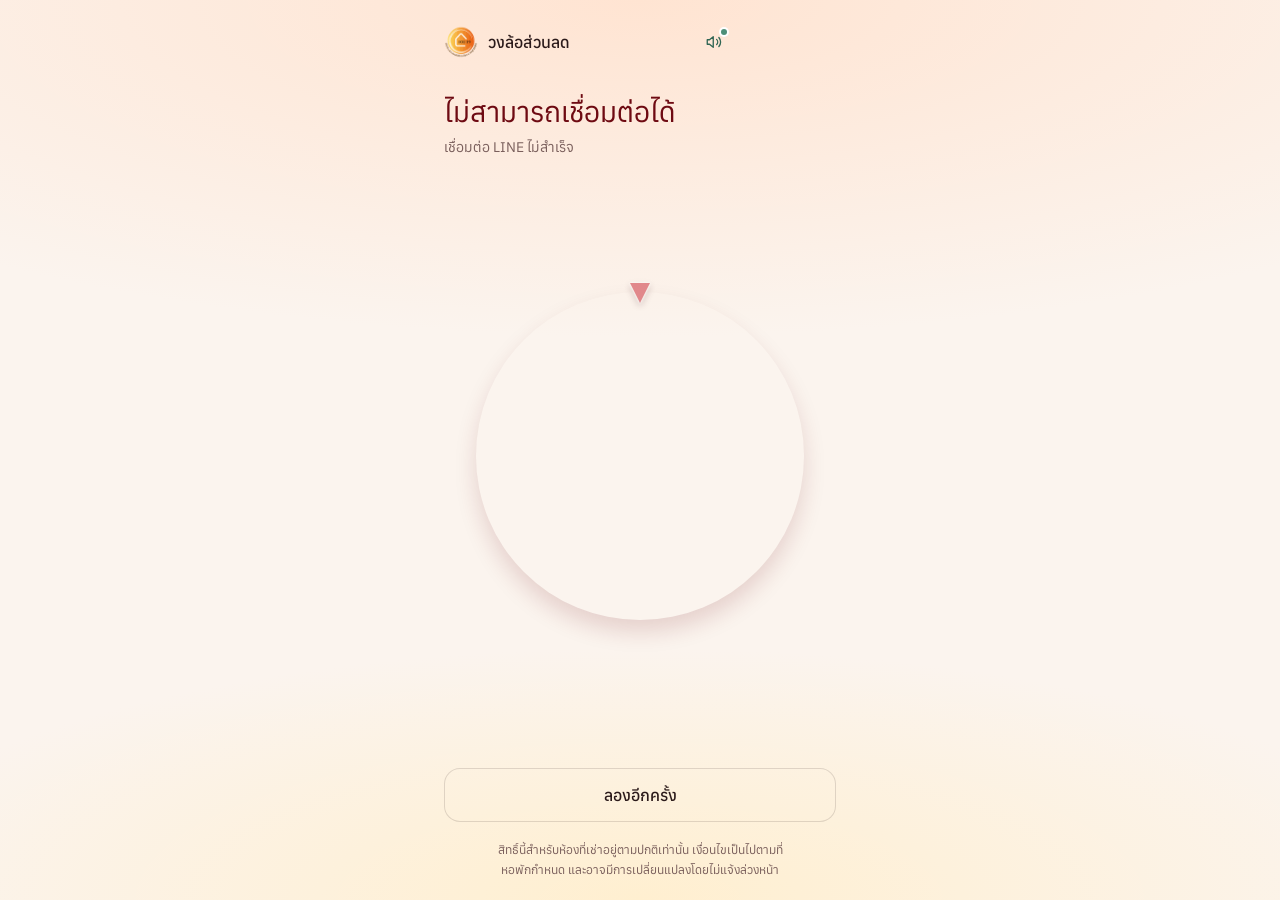
==== index.html @ 7f98508e "Add files via upload" ====
<!DOCTYPE html>
<html lang="th">
<head>
  <meta charset="UTF-8">
  <meta name="viewport" content="width=device-width, initial-scale=1.0, viewport-fit=cover">
  <title>วงล้อส่วนลด</title>
  <meta name="description" content="เช็คอินครบตามเกณฑ์และชำระบิลตรงเวลา เพื่อรับสิทธิ์ลุ้นส่วนลดค่าเช่า">
  <meta name="theme-color" content="#FBF4EE">
  <meta property="og:title" content="วงล้อส่วนลด">
  <meta property="og:description" content="เช็คอินครบตามเกณฑ์และชำระบิลตรงเวลา เพื่อรับสิทธิ์ลุ้นส่วนลดค่าเช่า">
  <meta property="og:type" content="website">
  <link rel="icon" href="data:image/svg+xml,%3Csvg xmlns='http://www.w3.org/2000/svg' viewBox='0 0 32 32'%3E%3Crect width='32' height='32' rx='8' fill='%231C2320'/%3E%3Cpath d='M9 12.5A1.5 1.5 0 0 1 10.5 11h11a1.5 1.5 0 0 1 1.5 1.5V14a2 2 0 0 0 0 4v1.5a1.5 1.5 0 0 1-1.5 1.5h-11A1.5 1.5 0 0 1 9 19.5V18a2 2 0 0 0 0-4z' fill='%23F0F1EF'/%3E%3C/svg%3E">

  <link rel="preconnect" href="https://fonts.googleapis.com">
  <link rel="preconnect" href="https://fonts.gstatic.com" crossorigin>
  <link rel="preconnect" href="https://static.line-scdn.net">
  <link rel="preconnect" href="https://script.google.com">
  <link rel="preconnect" href="https://script.googleusercontent.com" crossorigin>
  <link rel="stylesheet" href="https://fonts.googleapis.com/css2?family=Anuphan:wght@200;300;400;500;600&display=swap">
  <link rel="stylesheet" href="style.css">
  <link rel="preload" href="assets/logo.png" as="image">

  <script src="https://static.line-scdn.net/liff/edge/2/sdk.js" defer></script>
  <style>
    /* boot mask อยู่ inline เพื่อให้ขึ้นทันทีก่อน style.css โหลดเสร็จ */
    #boot-mask {
      position: fixed; inset: 0; z-index: 9999;
      background: #FBF4EE;
      display: flex; flex-direction: column; align-items: center; justify-content: center;
      gap: 14px;
      font-family: 'Anuphan', 'Sarabun', system-ui, -apple-system, 'Noto Sans Thai', sans-serif;
      transition: opacity .35s ease;
    }
    #boot-mask.fade-out { opacity: 0; pointer-events: none; }
    #boot-mask .boot-ring {
      width: 22px; height: 22px; border-radius: 50%;
      border: 1.5px solid rgba(28, 35, 32, .14);
      border-top-color: #1C2320;
      animation: bootSpin .9s linear infinite;
    }
    #boot-mask .boot-text { font-size: 13px; color: #5E6864; }
    @keyframes bootSpin { to { transform: rotate(360deg); } }
    @media (prefers-reduced-motion: reduce) { #boot-mask .boot-ring { animation-duration: 3s; } }
  </style>
</head>
<body>

<div id="boot-mask" role="status">
  <div class="boot-ring"></div>
  <div class="boot-text">กรุณารอสักครู่</div>
</div>

<div class="app" id="revealCard" data-state="loading">

  <header class="topbar">
    <div class="brandrow">
      <img class="brand-logo" src="assets/logo.png" alt="โลโก้หอพัก">
      <div class="brand">
        <h1>วงล้อส่วนลด</h1>
        <p class="room" id="cabRoomBadge"></p>
      </div>
    </div>
    <div class="topbar-actions">
      <button class="icon-btn" id="btn-music" type="button" aria-label="เปิด/ปิดเพลง" aria-pressed="false">
        <svg class="icon-music-on" width="18" height="18" viewBox="0 0 24 24" fill="none" stroke="currentColor" stroke-width="1.75" stroke-linecap="round" stroke-linejoin="round" aria-hidden="true">
          <path d="M11 5 6 9H3v6h3l5 4z"></path>
          <path d="M15.5 8.5a5 5 0 0 1 0 7"></path>
          <path d="M18.5 6a9 9 0 0 1 0 12"></path>
        </svg>
        <svg class="icon-music-off" width="18" height="18" viewBox="0 0 24 24" fill="none" stroke="currentColor" stroke-width="1.75" stroke-linecap="round" stroke-linejoin="round" aria-hidden="true">
          <path d="M11 5 6 9H3v6h3l5 4z"></path>
          <path d="M23 9 17 15"></path>
          <path d="M17 9l6 6"></path>
        </svg>
      </button>
      <button class="pill-btn" id="btn-history" type="button" onclick="openHistoryOverlay()" aria-label="ดูประวัติการลุ้นรางวัล">
        <svg width="16" height="16" viewBox="0 0 24 24" fill="none" stroke="currentColor" stroke-width="1.75" stroke-linecap="round" stroke-linejoin="round" aria-hidden="true">
          <path d="M3 12a9 9 0 1 0 9-9 9.75 9.75 0 0 0-6.74 2.74L3 8"></path>
          <path d="M3 3v5h5"></path>
          <path d="M12 7v5l4 2"></path>
        </svg>
        <span>ประวัติ</span>
      </button>
    </div>
  </header>

  <audio id="bgm" loop preload="none"></audio>

  <section class="status">
    <p class="title" id="titleText" aria-live="polite">กำลังเตรียมข้อมูล</p>
    <p class="hint" id="hint"></p>
  </section>

  <main class="stage">
    <div class="board" id="board">
      <div class="wheel-shell">
        <div class="wheel-pointer" aria-hidden="true"></div>
        <canvas id="wheelCanvas" class="wheel-canvas" aria-hidden="true"></canvas>
        <div class="wheel-hub" aria-hidden="true">
          <span class="wheel-hub-num" id="stockCount">–</span>
          <span class="wheel-hub-label">สิทธิ์คงเหลือ</span>
        </div>
      </div>

      <div class="ticket" id="ticket" role="group">
        <div class="ticket-paper">
          <div class="ticket-top">
            <p class="ticket-tier"><i class="ticket-dot"></i><span id="ticketTier">Coupon</span></p>
            <p class="ticket-amount"><span id="ticketAmount">0</span><small>฿</small></p>
            <p class="ticket-label">ส่วนลดค่าเช่า</p>
          </div>
          <div class="ticket-perf" aria-hidden="true"></div>
          <div class="ticket-bottom">
            <p id="ticketDesc">หักจากบิลรอบถัดไปโดยอัตโนมัติ</p>
          </div>
        </div>
      </div>
    </div>
  </main>

  <div class="dock">
    <p class="notice" id="instruction" aria-live="polite"></p>
    <button class="btn primary hide" id="startBtn" type="button">ลุ้นรางวัล</button>
    <button class="btn primary claim" id="claimBtn" type="button">ตกลง</button>
    <button class="btn ghost" id="retryBtn" type="button" style="display:none;">ลองอีกครั้ง</button>
  </div>


  <p class="footnote">สิทธิ์นี้สำหรับห้องที่เช่าอยู่ตามปกติเท่านั้น เงื่อนไขเป็นไปตามที่หอพักกำหนด และอาจมีการเปลี่ยนแปลงโดยไม่แจ้งล่วงหน้า</p>
</div>

<div class="screen-flash" id="screenFlash" aria-hidden="true"></div>
<div class="confetti-layer" id="confettiLayer" aria-hidden="true"></div>

<!-- HISTORY OVERLAY -->
<div class="history-overlay" id="history-overlay" role="dialog" aria-modal="true" aria-labelledby="history-title">
  <div class="history-panel">
    <span class="sheet-grip" aria-hidden="true"></span>
    <div class="history-header">
      <h2 class="history-title" id="history-title">ประวัติการลุ้นรางวัล</h2>
      <button class="icon-btn" id="history-close" type="button" onclick="closeHistoryOverlay()" aria-label="ปิด">
        <svg width="18" height="18" viewBox="0 0 24 24" fill="none" stroke="currentColor" stroke-width="1.75" stroke-linecap="round" aria-hidden="true">
          <path d="M6 6l12 12M18 6L6 18"></path>
        </svg>
      </button>
    </div>
    <div class="history-body" id="history-body"></div>
  </div>
</div>

<div class="toast" id="toast" role="status" aria-live="polite"></div>

<script src="app.js" defer></script>
</body>
</html>
---- style.css ----
/* ============================================================
   วงล้อส่วนลด — style.css (Red & Gold)
   พื้นหลังงาช้างอุ่น · ปุ่ม/การ์ด/กรอบวงล้อโทนแดง-ทอง · สีระดับผู้เช่า (--tier-*) ใช้เป็นจุดเน้นบนตั๋ว
   ตัวแปร --tier-* ถูกตั้งค่าตอน runtime โดย applyTier() ใน app.js
   ============================================================ */

:root{
  --page:#FBF4EE;            /* พื้นหลังงาช้างอุ่น — รอยบากตั๋วใช้การ mask จึงไม่ต้องพึ่งสีนี้ */
  --paper:#FFFFFF;
  --ink:#2B1A1A;
  --ink-2:#7A5F5C;           /* ข้อความรอง (contrast ~5:1 บนพื้นหลัง) */
  --line:rgba(43,26,26,.14);
  --line-2:rgba(43,26,26,.08);

  /* ธีมแดง-ทอง */
  --red:#C8202E;
  --red-deep:#6E0A12;
  --maroon:#3A0C12;
  --gold:#E8B94A;
  --gold-light:#FFE9A8;
  --gold-deep:#A87A1E;
  --ok:#3B8A6E;
  --warn:#B27A1E;
  --err:#D2685C;

  /* tier palette — ค่าเริ่มต้น = Member */
  --tier:#4E8F78;
  --tier-deep:#25453A;
  --tier-soft:#EAF3EF;
  --tier-line:#C5DDD3;
  --tier-ink:#2F6553;
  --tier-glow:#4E8F7838;
  --tier-glow-2:#4E8F781A;
  --pas:#CFE9DE;             /* หลังการ์ด: พาสเทลของ tier */
  --pas2:#A9D6C4;
  --pin:#2F6553;             /* ตัวอักษร/วงกลมบนพาสเทล */

  --ease:cubic-bezier(.22,.8,.24,1);
  --board:clamp(264px, calc(100vh - 400px), 372px);   /* ขนาดบอร์ดปรับตามความสูงจอ */

  --cap-w:94px;
  --cap-h:60px;
  --amt-fs:84px;

  color-scheme:light;
}
@supports (height:100dvh){
  :root{ --board:clamp(264px, calc(100dvh - 400px), 372px); }
}

*,*::before,*::after{ box-sizing:border-box; -webkit-tap-highlight-color:transparent; }
h1,h2,p,ol,ul{ margin:0; padding:0; }
ol,ul{ list-style:none; }
button{ font:inherit; color:inherit; }
:focus-visible{ outline:2px solid var(--ink); outline-offset:3px; }

html{ -webkit-text-size-adjust:100%; }
body{
  margin:0;
  min-height:100vh; min-height:100dvh;
  background:
    radial-gradient(120% 55% at 50% 0%, #FFE4D2 0%, rgba(255,228,210,0) 68%),
    radial-gradient(90% 40% at 50% 100%, #FFEFD0 0%, rgba(255,239,208,0) 70%),
    var(--page);
  background-attachment:fixed;
  color:var(--ink);
  font-family:'Anuphan','Sarabun',system-ui,-apple-system,'Segoe UI','Noto Sans Thai',sans-serif;
  font-size:15px;
  line-height:1.5;
  -webkit-font-smoothing:antialiased;
  overflow-x:hidden;
}
body.lock{ overflow:hidden; }

/* ============================================================
   LAYOUT
   ============================================================ */
.app{
  width:100%; max-width:440px; margin:0 auto;
  min-height:100vh; min-height:100dvh;
  display:flex; flex-direction:column;
  padding:max(20px, env(safe-area-inset-top)) 24px max(20px, env(safe-area-inset-bottom));
}

/* ── top bar ── */
.topbar{ display:flex; align-items:center; justify-content:space-between; gap:16px; }
.brandrow{ display:flex; align-items:center; gap:10px; min-width:0; }
.brand-logo{
  flex:none; width:34px; height:34px; border-radius:50%;
  object-fit:contain;                    /* โลโก้มีรูปทรงกลม+ข้อความรอบตัวอยู่แล้ว ไม่ครอปทับ */
}
.brand h1{ font-size:16px; font-weight:500; line-height:1.4; }
.room{ font-size:13px; color:var(--ink-2); line-height:1.4; }
.room:empty{ display:none; }

.pill-btn{
  display:inline-flex; align-items:center; gap:8px;
  height:44px; padding:0 18px;
  border:1px solid var(--line); border-radius:999px;
  background:transparent; font-size:14px; cursor:pointer;
  opacity:0; pointer-events:none;                      /* โผล่เมื่อรู้ห้องแล้ว (.show) */
  transition:opacity .4s ease, background-color .2s ease;
}
.pill-btn.show{ opacity:1; pointer-events:auto; }
.pill-btn:hover{ background:rgba(28,35,32,.04); }
.pill-btn:active{ background:rgba(28,35,32,.08); }

.icon-btn{
  width:44px; height:44px; display:grid; place-items:center;
  border:0; border-radius:50%; background:transparent; color:var(--ink-2); cursor:pointer;
  transition:background-color .2s ease, color .2s ease;
}
.icon-btn:hover{ background:rgba(28,35,32,.06); color:var(--ink); }

/* ── ปุ่มเพลงพื้นหลัง ── */
.topbar-actions{ display:flex; align-items:center; gap:2px; flex:none; }
#btn-music .icon-music-off{ display:block; }
#btn-music .icon-music-on{ display:none; }
#btn-music[aria-pressed="true"]{ color:var(--tier-ink); position:relative; }
#btn-music[aria-pressed="true"] .icon-music-on{ display:block; }
#btn-music[aria-pressed="true"] .icon-music-off{ display:none; }
#btn-music[aria-pressed="true"]::after{
  content:""; position:absolute; top:9px; right:9px; width:6px; height:6px; border-radius:50%;
  background:var(--tier); box-shadow:0 0 0 2px var(--paper);
}

/* ── status: หัวเรื่องบรรทัดเดียว + คำอธิบาย ── */
.status{ margin-top:28px; }
.title{
  font-size:clamp(22px, 7vw, 28px);
  font-weight:400; line-height:1.45;
  min-height:1.45em;
  color:var(--red-deep);
}
.title.swap{ animation:textIn .35s ease; }
@keyframes textIn{ from{ opacity:0; } to{ opacity:1; } }
.hint{
  margin-top:4px; min-height:1.5em;                     /* จองที่ 1 บรรทัด */
  font-size:14px; color:var(--ink-2); line-height:1.5;
  text-wrap:balance;
}

/* ── stage / board ── */
.stage{
  flex:1;
  display:flex; align-items:center; justify-content:center;
  padding:12px 0;
}
.board{
  position:relative;
  width:min(100%, var(--board));
  aspect-ratio:1/1;
}

/* ตัวเลขสิทธิ์ตรงกลางวงแหวน */
.core{
  position:absolute; inset:0;
  display:flex; flex-direction:column; align-items:center; justify-content:center;
  pointer-events:none;
  transition:opacity .4s ease;
}
.core-num{ font-size:52px; font-weight:200; line-height:1.1; font-variant-numeric:tabular-nums; }
.core-label{ font-size:12px; color:var(--ink-2); }

/* ── dock: ปุ่มหลัก ── */
.dock{ padding-top:4px; min-height:58px; }   /* จองที่ปุ่มไว้ ไม่ให้วงแหวนเลื่อนตอนปุ่มหาย */
.notice{ margin-bottom:10px; text-align:center; font-size:13px; color:var(--ink-2); line-height:1.5; }
.notice:empty{ display:none; }

.btn{
  display:block; width:100%; height:54px;
  border:0; border-radius:16px;
  font-size:16px; font-weight:500; cursor:pointer;
  transition:transform .2s var(--ease), background-color .2s ease, opacity .2s ease;
}
/* ปุ่มหลัก: แดงเงานูน ขอบทอง ทรงแคปซูล */
.btn.primary{
  width:min(78%, 300px); margin:0 auto;                    /* ปุ่มสั้นตรงกลาง เหมือนในภาพต้นแบบ */
  height:58px; border-radius:999px;
  font-weight:600; letter-spacing:.01em;
  color:#FFF6DA; text-shadow:0 1px 0 rgba(60,0,8,.45);
  background:linear-gradient(180deg, #E0303D 0%, #B3121F 52%, #86101A 100%);
  box-shadow:
    inset 0 0 0 2px var(--gold),
    inset 0 3px 0 rgba(255,255,255,.28),
    inset 0 -4px 6px rgba(60,0,8,.25),
    0 10px 20px -8px rgba(134,16,26,.6);
}
.btn.primary:hover{ filter:brightness(1.07); }
#startBtn::before{                                       /* ไอคอนเล่น (สามเหลี่ยม) หน้าข้อความ */
  content:""; display:inline-block; vertical-align:-1px; margin-right:10px;
  border-left:11px solid currentColor;
  border-top:7px solid transparent; border-bottom:7px solid transparent;
}
.btn:active{ transform:scale(.985); }
.btn.ghost{ background:transparent; box-shadow:inset 0 0 0 1px var(--line); margin-top:10px; }
.btn.ghost:hover{ background:rgba(43,26,26,.04); }
.btn.ghost.loading{ opacity:.55; pointer-events:none; }
.btn.hide{ display:none; }
.btn.claim{ display:none; }                              /* โชว์เฉพาะตอนเฉลยเสร็จ (.show) */
.btn.claim.show{ display:block; }

.footnote{
  margin:18px auto 0; max-width:300px;
  text-align:center; font-size:12px; line-height:1.65; color:var(--ink-2);
  text-wrap:balance;
}

/* ============================================================
   STATE — ควบคุมด้วย data-state บน .app
   loading | idle | play | result | empty | error
   ============================================================ */
.app[data-state="loading"] .wheel-hub,
.app[data-state="play"]    .wheel-hub,
.app[data-state="result"]  .wheel-hub,
.app[data-state="error"]   .wheel-hub{ opacity:0; }

.app[data-state="error"] .stage{ opacity:.5; transition:opacity .3s ease; }
.app[data-state="empty"] .wheel-shell{ opacity:.2; }
/* ตอนเฉลยรางวัล: ซ่อนวงล้อ แล้วใช้แสงสีธีมหลังตั๋วแทน (ป้ายไม่ได้อยู่ใน .wheel-shell จึงไม่จางตาม) */
.app[data-state="result"] .wheel-shell{ opacity:0; }
.board::before{                                          /* แสงเรืองหลังตั๋ว สีตาม --tier ของผู้เช่า */
  content:""; position:absolute; inset:-8%; border-radius:50%; pointer-events:none;
  background:radial-gradient(circle,
    color-mix(in srgb, var(--gold) 55%, transparent) 0%,
    color-mix(in srgb, var(--gold) 20%, transparent) 42%,
    transparent 70%);
  opacity:0; transition:opacity .5s ease;
}
.app[data-state="result"] .board::before{ opacity:1; }

/* ============================================================
   WHEEL — วงล้อเปิดคูปอง
   ตัวเลขบนวงล้อระหว่างหมุนเป็นตัวล่อ (CAPSULE_NUMBERS ใน app.js) รางวัลจริง
   เฉลยจาก backend ตอนวงล้อหยุดเท่านั้น สีของวงล้อผูกกับ --tier ของผู้เช่าเอง
   ============================================================ */
.wheel-shell{
  position:absolute; inset:0;
  display:flex; align-items:center; justify-content:center;
  transition:opacity .4s ease;
}
.wheel-pointer{
  position:absolute; top:3.5%; left:50%; transform:translateX(-50%);
  width:0; height:0;
  border-left:10px solid transparent; border-right:10px solid transparent;
  border-top:20px solid var(--red);
  z-index:3;
  filter:drop-shadow(0 0 1px #fff) drop-shadow(0 0 1px #fff) drop-shadow(0 3px 3px rgba(58,12,18,.35));
}
.wheel-canvas{
  width:88%; height:88%; border-radius:50%;
  box-shadow:0 12px 22px rgba(110,10,18,.3);   /* เบากว่า filter:drop-shadow บน canvas ที่วาดใหม่ทุกเฟรม */
}
.wheel-hub{
  position:absolute; top:50%; left:50%; transform:translate(-50%,-50%);
  display:flex; flex-direction:column; align-items:center; justify-content:center;
  width:27%; aspect-ratio:1; border-radius:50%;
  background:radial-gradient(circle at 35% 28%, #FFF3C9 0%, #F1C65B 48%, #BF8A22 100%);
  box-shadow:0 0 0 3px rgba(255,255,255,.7), 0 0 0 5px #8E1019, 0 8px 18px rgba(58,12,18,.4);
  pointer-events:none;
  transition:opacity .4s ease;
}
.wheel-hub-num{ font-size:26px; font-weight:600; line-height:1.1; font-variant-numeric:tabular-nums; color:#4A0E14; }
.wheel-hub-label{ font-size:9.5px; font-weight:500; color:#5A1A12; margin-top:2px; text-align:center; padding:0 6px; line-height:1.3; }

/* ============================================================
   TICKET — ตั๋วเฉลยรางวัล (จุดเดียวที่ทุ่มดีไซน์)
   รอยบากเป็นรูเจาะจริงด้วย mask ไม่ใช่วงกลมทาสีพื้นหลัง
   ============================================================ */
.ticket{
  position:absolute; left:50%; top:50%;
  width:min(74%, 260px);
  transform:translate(-50%, -46%) scale(.94);
  opacity:0; visibility:hidden; pointer-events:none;
  z-index:5;
  filter:drop-shadow(0 1px 1px rgba(28,35,32,.06)) drop-shadow(0 22px 26px rgba(28,35,32,.16));
  transition:transform .7s var(--ease), opacity .45s ease, visibility 0s linear .45s;
}
.ticket.show{
  opacity:1; visibility:visible; pointer-events:auto;
  transform:translate(-50%, -50%) scale(1);
  transition:transform .7s var(--ease), opacity .45s ease, visibility 0s;
}

.ticket-paper{
  --hole:11px;
  --perf:76%;                                            /* ตำแหน่งรอยปรุจากขอบบน */
  position:relative; aspect-ratio:5/6; overflow:hidden;
  background:var(--paper); border-radius:18px;
  -webkit-mask:
    radial-gradient(circle var(--hole) at 0 var(--perf), #0000 97%, #000) left / 51% 100% no-repeat,
    radial-gradient(circle var(--hole) at 100% var(--perf), #0000 97%, #000) right / 51% 100% no-repeat;
          mask:
    radial-gradient(circle var(--hole) at 0 var(--perf), #0000 97%, #000) left / 51% 100% no-repeat,
    radial-gradient(circle var(--hole) at 100% var(--perf), #0000 97%, #000) right / 51% 100% no-repeat;
}
.ticket-paper::before{                                   /* แถบสี tier บางๆ ด้านบน */
  content:""; position:absolute; top:0; left:0; right:0; height:4px; background:var(--tier);
}
.ticket.show .ticket-paper::after{                       /* แสงวิ่งผ่านครั้งเดียวตอนเฉลย */
  content:""; position:absolute; inset:0; pointer-events:none;
  background:linear-gradient(105deg, transparent 38%, var(--tier-glow-2) 50%, transparent 62%);
  transform:translateX(-120%);
  animation:sheen 1.2s var(--ease) .35s 1 forwards;
}
@keyframes sheen{ to{ transform:translateX(120%); } }

.ticket-top{
  position:absolute; top:0; left:0; right:0; bottom:calc(100% - var(--perf));
  display:flex; flex-direction:column;
  padding:22px 22px 18px;
}
.ticket-top::before{                                     /* ลายน้ำ ฿ เดียวกับการ์ด */
  content:"฿"; position:absolute; right:-1%; top:50%; transform:translateY(-46%);
  font-size:calc(var(--amt-fs) * 1.9); font-weight:200; line-height:1;
  color:var(--pas); opacity:.6; pointer-events:none;
}
.ticket-tier, .ticket-amount, .ticket-label{ position:relative; }
.ticket-tier{ display:flex; align-items:center; gap:8px; font-size:13px; font-weight:500; }
.ticket-dot{ width:7px; height:7px; border-radius:50%; background:var(--tier); flex:none; }
.ticket-amount{
  margin-top:auto;
  display:flex; align-items:flex-start;
  font-size:var(--amt-fs); font-weight:200; line-height:1;
  font-variant-numeric:tabular-nums; white-space:nowrap;
}
.ticket-amount small{
  font-size:.3em; font-weight:400; color:var(--tier-ink);
  margin:.22em 0 0 .1em;
}
.ticket-label{ margin-top:6px; font-size:14px; color:var(--ink-2); }

.ticket-perf{
  position:absolute; left:14px; right:14px; top:var(--perf);
  height:4px;                                              /* รอยปรุเป็นจุดกลมสีตามระดับ เรียงแถว */
  background:radial-gradient(circle, var(--tier) 1.5px, transparent 1.8px) 0 50% / 9px 4px repeat-x;
  opacity:.85;
  transform:translateY(-50%);
}
.ticket-bottom{
  position:absolute; left:0; right:0; bottom:0; top:var(--perf);
  display:flex; align-items:center;
  padding:0 22px;
  background:var(--paper);                               /* ขาวเหมือนส่วนบน — ไม่กลืนพื้นหลังงาช้างเหมือนสีอ่อนตามระดับ */
  font-size:13px; line-height:1.5; color:var(--tier-ink);
}

/* ============================================================
   REVEAL FX — แสงนุ่มสี tier + เศษกระดาษละเอียด (แทนริบบิ้นหลายสีเดิม)
   ============================================================ */
.screen-flash{
  position:fixed; inset:0; z-index:15; pointer-events:none; opacity:0;
  background:radial-gradient(circle at 50% 54%, rgba(255,255,255,.95) 0%, var(--tier-glow-2) 40%, transparent 66%);
}
.screen-flash.go{ animation:bloom .9s ease-out; }
@keyframes bloom{
  0%{ opacity:0; transform:scale(.6); }
  25%{ opacity:1; }
  100%{ opacity:0; transform:scale(1.25); }
}

.confetti-layer{ position:fixed; inset:0; overflow:hidden; pointer-events:none; z-index:65; }
.confetti-piece{
  position:absolute; top:-20px; border-radius:1px; opacity:.9;
  animation:confetti-fall linear forwards;
}
@keyframes confetti-fall{
  0%{ transform:translateY(0) rotate(0deg); opacity:1; }
  100%{ transform:translateY(115vh) rotate(420deg); opacity:.2; }
}

/* ============================================================
   TOAST
   ============================================================ */
.toast{
  position:fixed; left:50%; top:max(16px, env(safe-area-inset-top));
  transform:translate(-50%, -12px);
  z-index:999; max-width:min(92vw, 400px);
  display:flex; align-items:flex-start; gap:10px;
  padding:12px 18px; border-radius:14px;
  background:var(--ink); color:#fff;
  font-size:14px; line-height:1.5;
  box-shadow:0 12px 28px -8px rgba(28,35,32,.4);
  opacity:0; pointer-events:none;
  transition:opacity .3s ease, transform .4s var(--ease);
}
.toast::before{
  content:""; flex:none; width:8px; height:8px; border-radius:50%;
  margin-top:.55em; background:var(--ok);
}
.toast.error::before{ background:var(--err); }
.toast.success,
.toast.error{ opacity:1; transform:translate(-50%, 0); }

/* ============================================================
   HISTORY SHEET
   ============================================================ */
.history-overlay{
  position:fixed; inset:0; z-index:150;
  display:none; align-items:flex-end; justify-content:center;
  background:rgba(28,35,32,.34);
  -webkit-backdrop-filter:blur(3px); backdrop-filter:blur(3px);
}
.history-overlay.active{ display:flex; animation:textIn .3s ease; }

.history-panel{
  width:100%; max-width:440px;
  max-height:84vh; max-height:84dvh;
  display:flex; flex-direction:column; overflow:hidden;
  background:var(--paper);
  border-radius:24px 24px 0 0;
  padding-bottom:env(safe-area-inset-bottom);
  animation:sheetUp .5s var(--ease) both;
}
@keyframes sheetUp{ from{ transform:translateY(32px); opacity:0; } to{ transform:none; opacity:1; } }

.sheet-grip{
  display:block; width:36px; height:4px; margin:10px auto 0;
  border-radius:4px; background:var(--line); flex:none;
}
.history-header{
  display:flex; align-items:center; justify-content:space-between;
  padding:6px 12px 6px 24px; flex:none;
}
.history-title{ font-size:16px; font-weight:500; }
.history-body{
  overflow-y:auto; overscroll-behavior:contain;
  padding:8px 24px 32px;
}

.h-month + .h-month{ margin-top:28px; }
.h-head{
  display:flex; align-items:baseline; justify-content:space-between; gap:12px;
  padding-bottom:10px; border-bottom:1px solid var(--line);
}
.h-month-label{ font-size:15px; font-weight:500; }
.h-status{ display:inline-flex; align-items:center; gap:6px; font-size:12px; color:var(--ink-2); }
.h-status::before{ content:""; width:6px; height:6px; border-radius:50%; background:var(--warn); }
.h-status.applied::before{ background:var(--ok); }

.h-row{
  display:flex; align-items:center; justify-content:space-between; gap:16px;
  padding:12px 0; border-bottom:1px solid var(--line-2);
}
.h-tier{ display:flex; align-items:center; gap:12px; min-width:0; }
.h-dot{ flex:none; width:8px; height:8px; border-radius:50%; background:var(--tier-color, var(--ink-2)); }
.h-text{ display:flex; flex-direction:column; min-width:0; }
.h-name{ font-size:14px; font-weight:500; line-height:1.4; }
.h-reason{ font-size:12px; color:var(--ink-2); line-height:1.4; }
.h-amount{ font-size:15px; font-variant-numeric:tabular-nums; white-space:nowrap; }
.h-amount.is-muted{ font-size:13px; color:var(--ink-2); }

.h-total{
  display:flex; align-items:baseline; justify-content:space-between;
  padding-top:14px;
}
.h-total-label{ font-size:13px; color:var(--ink-2); }
.h-total-amount{ font-size:20px; font-weight:400; font-variant-numeric:tabular-nums; }

.h-empty{ text-align:center; padding:44px 12px 28px; color:var(--ink-2); font-size:14px; }
.h-empty-title{ color:var(--ink); font-size:15px; font-weight:500; margin-bottom:4px; }
.h-empty .btn{ width:auto; height:44px; padding:0 24px; margin:18px auto 0; font-size:14px; }

.h-skel{ padding-top:8px; }
.h-skel i{
  display:block; height:14px; margin:20px 0; border-radius:7px;
  background:linear-gradient(90deg, var(--line-2), var(--line), var(--line-2));
  background-size:200% 100%;
  animation:shimmer 1.4s linear infinite;
}
.h-skel i:nth-child(1){ width:38%; height:16px; }
.h-skel i:nth-child(2){ width:100%; }
.h-skel i:nth-child(3){ width:86%; }
.h-skel i:nth-child(4){ width:92%; }
@keyframes shimmer{ to{ background-position:-200% 0; } }

/* ============================================================
   REDUCED MOTION
   ============================================================ */
@media (prefers-reduced-motion: reduce){
  *,*::before,*::after{
    animation-duration:.001ms !important;
    animation-iteration-count:1 !important;
    transition-duration:.001ms !important;
    transition-delay:0s !important;
  }
  .confetti-layer{ display:none; }
}
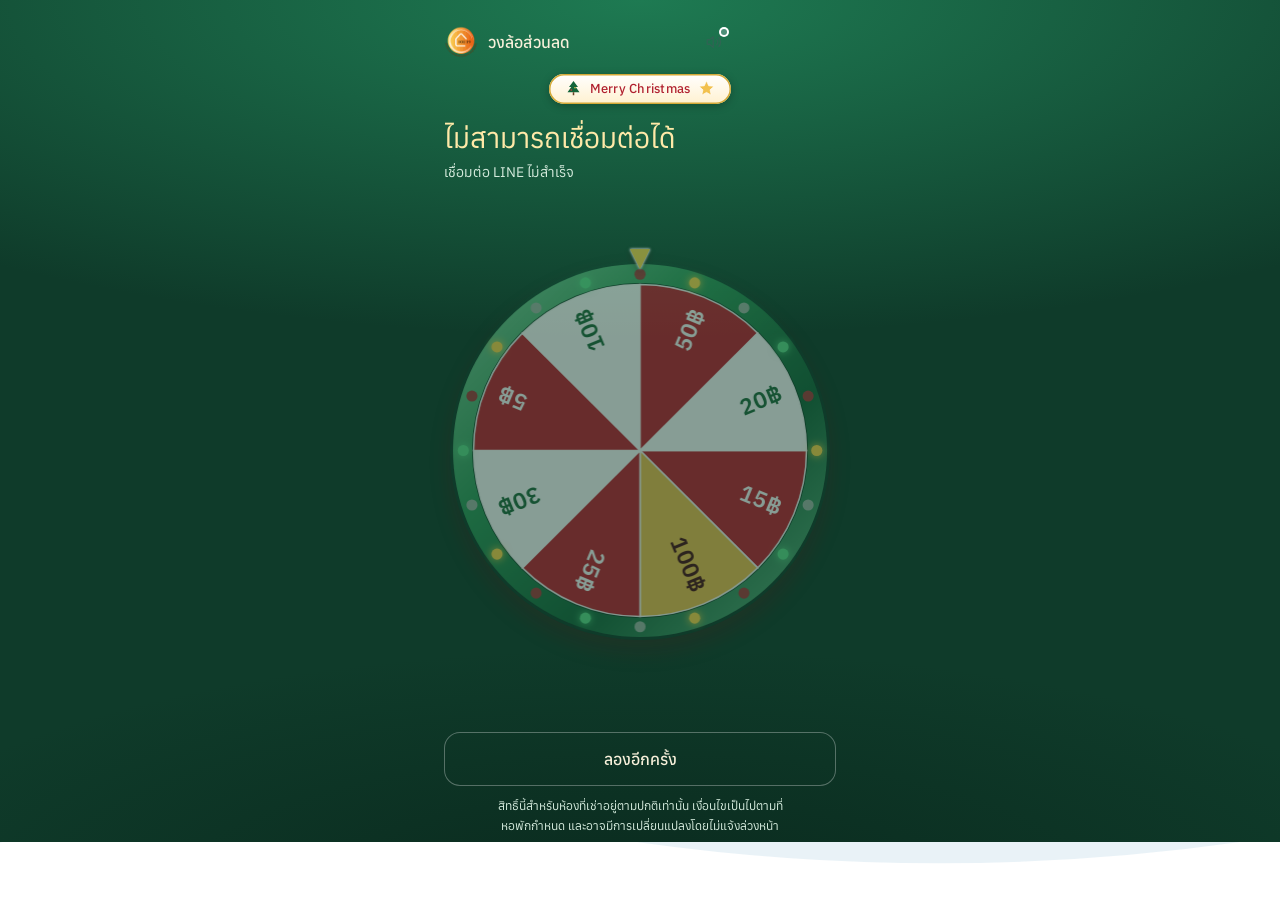
==== commit b24d69be: "Add files via upload" ====
--- a/index.html
+++ b/index.html
@@ -1,155 +1,182 @@
-<!DOCTYPE html>
-<html lang="th">
-<head>
-  <meta charset="UTF-8">
-  <meta name="viewport" content="width=device-width, initial-scale=1.0, viewport-fit=cover">
-  <title>วงล้อส่วนลด</title>
-  <meta name="description" content="เช็คอินครบตามเกณฑ์และชำระบิลตรงเวลา เพื่อรับสิทธิ์ลุ้นส่วนลดค่าเช่า">
-  <meta name="theme-color" content="#FBF4EE">
-  <meta property="og:title" content="วงล้อส่วนลด">
-  <meta property="og:description" content="เช็คอินครบตามเกณฑ์และชำระบิลตรงเวลา เพื่อรับสิทธิ์ลุ้นส่วนลดค่าเช่า">
-  <meta property="og:type" content="website">
-  <link rel="icon" href="data:image/svg+xml,%3Csvg xmlns='http://www.w3.org/2000/svg' viewBox='0 0 32 32'%3E%3Crect width='32' height='32' rx='8' fill='%231C2320'/%3E%3Cpath d='M9 12.5A1.5 1.5 0 0 1 10.5 11h11a1.5 1.5 0 0 1 1.5 1.5V14a2 2 0 0 0 0 4v1.5a1.5 1.5 0 0 1-1.5 1.5h-11A1.5 1.5 0 0 1 9 19.5V18a2 2 0 0 0 0-4z' fill='%23F0F1EF'/%3E%3C/svg%3E">
-
-  <link rel="preconnect" href="https://fonts.googleapis.com">
-  <link rel="preconnect" href="https://fonts.gstatic.com" crossorigin>
-  <link rel="preconnect" href="https://static.line-scdn.net">
-  <link rel="preconnect" href="https://script.google.com">
-  <link rel="preconnect" href="https://script.googleusercontent.com" crossorigin>
-  <link rel="stylesheet" href="https://fonts.googleapis.com/css2?family=Anuphan:wght@200;300;400;500;600&display=swap">
-  <link rel="stylesheet" href="style.css">
-  <link rel="preload" href="assets/logo.png" as="image">
-
-  <script src="https://static.line-scdn.net/liff/edge/2/sdk.js" defer></script>
-  <style>
-    /* boot mask อยู่ inline เพื่อให้ขึ้นทันทีก่อน style.css โหลดเสร็จ */
-    #boot-mask {
-      position: fixed; inset: 0; z-index: 9999;
-      background: #FBF4EE;
-      display: flex; flex-direction: column; align-items: center; justify-content: center;
-      gap: 14px;
-      font-family: 'Anuphan', 'Sarabun', system-ui, -apple-system, 'Noto Sans Thai', sans-serif;
-      transition: opacity .35s ease;
-    }
-    #boot-mask.fade-out { opacity: 0; pointer-events: none; }
-    #boot-mask .boot-ring {
-      width: 22px; height: 22px; border-radius: 50%;
-      border: 1.5px solid rgba(28, 35, 32, .14);
-      border-top-color: #1C2320;
-      animation: bootSpin .9s linear infinite;
-    }
-    #boot-mask .boot-text { font-size: 13px; color: #5E6864; }
-    @keyframes bootSpin { to { transform: rotate(360deg); } }
-    @media (prefers-reduced-motion: reduce) { #boot-mask .boot-ring { animation-duration: 3s; } }
-  </style>
-</head>
-<body>
-
-<div id="boot-mask" role="status">
-  <div class="boot-ring"></div>
-  <div class="boot-text">กรุณารอสักครู่</div>
-</div>
-
-<div class="app" id="revealCard" data-state="loading">
-
-  <header class="topbar">
-    <div class="brandrow">
-      <img class="brand-logo" src="assets/logo.png" alt="โลโก้หอพัก">
-      <div class="brand">
-        <h1>วงล้อส่วนลด</h1>
-        <p class="room" id="cabRoomBadge"></p>
-      </div>
-    </div>
-    <div class="topbar-actions">
-      <button class="icon-btn" id="btn-music" type="button" aria-label="เปิด/ปิดเพลง" aria-pressed="false">
-        <svg class="icon-music-on" width="18" height="18" viewBox="0 0 24 24" fill="none" stroke="currentColor" stroke-width="1.75" stroke-linecap="round" stroke-linejoin="round" aria-hidden="true">
-          <path d="M11 5 6 9H3v6h3l5 4z"></path>
-          <path d="M15.5 8.5a5 5 0 0 1 0 7"></path>
-          <path d="M18.5 6a9 9 0 0 1 0 12"></path>
-        </svg>
-        <svg class="icon-music-off" width="18" height="18" viewBox="0 0 24 24" fill="none" stroke="currentColor" stroke-width="1.75" stroke-linecap="round" stroke-linejoin="round" aria-hidden="true">
-          <path d="M11 5 6 9H3v6h3l5 4z"></path>
-          <path d="M23 9 17 15"></path>
-          <path d="M17 9l6 6"></path>
-        </svg>
-      </button>
-      <button class="pill-btn" id="btn-history" type="button" onclick="openHistoryOverlay()" aria-label="ดูประวัติการลุ้นรางวัล">
-        <svg width="16" height="16" viewBox="0 0 24 24" fill="none" stroke="currentColor" stroke-width="1.75" stroke-linecap="round" stroke-linejoin="round" aria-hidden="true">
-          <path d="M3 12a9 9 0 1 0 9-9 9.75 9.75 0 0 0-6.74 2.74L3 8"></path>
-          <path d="M3 3v5h5"></path>
-          <path d="M12 7v5l4 2"></path>
-        </svg>
-        <span>ประวัติ</span>
-      </button>
-    </div>
-  </header>
-
-  <audio id="bgm" loop preload="none"></audio>
-
-  <section class="status">
-    <p class="title" id="titleText" aria-live="polite">กำลังเตรียมข้อมูล</p>
-    <p class="hint" id="hint"></p>
-  </section>
-
-  <main class="stage">
-    <div class="board" id="board">
-      <div class="wheel-shell">
-        <div class="wheel-pointer" aria-hidden="true"></div>
-        <canvas id="wheelCanvas" class="wheel-canvas" aria-hidden="true"></canvas>
-        <div class="wheel-hub" aria-hidden="true">
-          <span class="wheel-hub-num" id="stockCount">–</span>
-          <span class="wheel-hub-label">สิทธิ์คงเหลือ</span>
-        </div>
-      </div>
-
-      <div class="ticket" id="ticket" role="group">
-        <div class="ticket-paper">
-          <div class="ticket-top">
-            <p class="ticket-tier"><i class="ticket-dot"></i><span id="ticketTier">Coupon</span></p>
-            <p class="ticket-amount"><span id="ticketAmount">0</span><small>฿</small></p>
-            <p class="ticket-label">ส่วนลดค่าเช่า</p>
-          </div>
-          <div class="ticket-perf" aria-hidden="true"></div>
-          <div class="ticket-bottom">
-            <p id="ticketDesc">หักจากบิลรอบถัดไปโดยอัตโนมัติ</p>
-          </div>
-        </div>
-      </div>
-    </div>
-  </main>
-
-  <div class="dock">
-    <p class="notice" id="instruction" aria-live="polite"></p>
-    <button class="btn primary hide" id="startBtn" type="button">ลุ้นรางวัล</button>
-    <button class="btn primary claim" id="claimBtn" type="button">ตกลง</button>
-    <button class="btn ghost" id="retryBtn" type="button" style="display:none;">ลองอีกครั้ง</button>
-  </div>
-
-
-  <p class="footnote">สิทธิ์นี้สำหรับห้องที่เช่าอยู่ตามปกติเท่านั้น เงื่อนไขเป็นไปตามที่หอพักกำหนด และอาจมีการเปลี่ยนแปลงโดยไม่แจ้งล่วงหน้า</p>
-</div>
-
-<div class="screen-flash" id="screenFlash" aria-hidden="true"></div>
-<div class="confetti-layer" id="confettiLayer" aria-hidden="true"></div>
-
-<!-- HISTORY OVERLAY -->
-<div class="history-overlay" id="history-overlay" role="dialog" aria-modal="true" aria-labelledby="history-title">
-  <div class="history-panel">
-    <span class="sheet-grip" aria-hidden="true"></span>
-    <div class="history-header">
-      <h2 class="history-title" id="history-title">ประวัติการลุ้นรางวัล</h2>
-      <button class="icon-btn" id="history-close" type="button" onclick="closeHistoryOverlay()" aria-label="ปิด">
-        <svg width="18" height="18" viewBox="0 0 24 24" fill="none" stroke="currentColor" stroke-width="1.75" stroke-linecap="round" aria-hidden="true">
-          <path d="M6 6l12 12M18 6L6 18"></path>
-        </svg>
-      </button>
-    </div>
-    <div class="history-body" id="history-body"></div>
-  </div>
-</div>
-
-<div class="toast" id="toast" role="status" aria-live="polite"></div>
-
-<script src="app.js" defer></script>
-</body>
-</html>
+<!DOCTYPE html>
+<html lang="th">
+<head>
+  <meta charset="UTF-8">
+  <meta name="viewport" content="width=device-width, initial-scale=1.0, viewport-fit=cover">
+  <title>วงล้อส่วนลด</title>
+  <meta name="description" content="เช็คอินครบตามเกณฑ์และชำระบิลตรงเวลา เพื่อรับสิทธิ์ลุ้นส่วนลดค่าเช่า">
+  <meta name="theme-color" content="#FBF4EE">
+  <meta property="og:title" content="วงล้อส่วนลด">
+  <meta property="og:description" content="เช็คอินครบตามเกณฑ์และชำระบิลตรงเวลา เพื่อรับสิทธิ์ลุ้นส่วนลดค่าเช่า">
+  <meta property="og:type" content="website">
+  <link rel="icon" href="data:image/svg+xml,%3Csvg xmlns='http://www.w3.org/2000/svg' viewBox='0 0 32 32'%3E%3Crect width='32' height='32' rx='8' fill='%231C2320'/%3E%3Cpath d='M9 12.5A1.5 1.5 0 0 1 10.5 11h11a1.5 1.5 0 0 1 1.5 1.5V14a2 2 0 0 0 0 4v1.5a1.5 1.5 0 0 1-1.5 1.5h-11A1.5 1.5 0 0 1 9 19.5V18a2 2 0 0 0 0-4z' fill='%23F0F1EF'/%3E%3C/svg%3E">
+
+  <link rel="preconnect" href="https://fonts.googleapis.com">
+  <link rel="preconnect" href="https://fonts.gstatic.com" crossorigin>
+  <link rel="preconnect" href="https://static.line-scdn.net">
+  <link rel="preconnect" href="https://script.google.com">
+  <link rel="preconnect" href="https://script.googleusercontent.com" crossorigin>
+  <link rel="stylesheet" href="https://fonts.googleapis.com/css2?family=Anuphan:wght@200;300;400;500;600&display=swap">
+  <link rel="stylesheet" href="style.css">
+  <link rel="preload" href="assets/logo.png" as="image">
+
+  <script src="https://static.line-scdn.net/liff/edge/2/sdk.js" defer></script>
+  <style>
+    /* boot mask อยู่ inline เพื่อให้ขึ้นทันทีก่อน style.css โหลดเสร็จ */
+    #boot-mask {
+      position: fixed; inset: 0; z-index: 9999;
+      background: #FBF4EE;
+      display: flex; flex-direction: column; align-items: center; justify-content: center;
+      gap: 14px;
+      font-family: 'Anuphan', 'Sarabun', system-ui, -apple-system, 'Noto Sans Thai', sans-serif;
+      transition: opacity .35s ease;
+    }
+    #boot-mask.fade-out { opacity: 0; pointer-events: none; }
+    #boot-mask .boot-ring {
+      width: 22px; height: 22px; border-radius: 50%;
+      border: 1.5px solid rgba(28, 35, 32, .14);
+      border-top-color: #1C2320;
+      animation: bootSpin .9s linear infinite;
+    }
+    #boot-mask .boot-text { font-size: 13px; color: #5E6864; }
+    @keyframes bootSpin { to { transform: rotate(360deg); } }
+    @media (prefers-reduced-motion: reduce) { #boot-mask .boot-ring { animation-duration: 3s; } }
+  </style>
+</head>
+<body>
+
+<div id="boot-mask" role="status">
+  <div class="boot-ring"></div>
+  <div class="boot-text">กรุณารอสักครู่</div>
+</div>
+
+<div class="app" id="revealCard" data-state="loading">
+  <div class="fest-particles" aria-hidden="true"><i></i><i></i><i></i><i></i><i></i><i></i><i></i><i></i><i></i><i></i></div>
+  <div class="fest-bottom" data-for="songkran" aria-hidden="true"><svg viewBox="0 0 400 58" preserveAspectRatio="xMidYMax slice">
+    <defs><linearGradient id="gsk" x1="0" y1="0" x2="0" y2="1"><stop offset="0" stop-color="#8FE0F8" stop-opacity=".8"/><stop offset="1" stop-color="#2AA7D2"/></linearGradient></defs>
+    <path d="M0 20 Q50 8 100 20 T200 20 T300 20 T400 20 V58 H0Z" fill="url(#gsk)" opacity=".5"/>
+    <path d="M0 32 Q50 20 100 32 T200 32 T300 32 T400 32 V58 H0Z" fill="url(#gsk)"/>
+    <g fill="#FFB000"><circle cx="70" cy="30" r="7"/><circle cx="168" cy="36" r="6"/><circle cx="262" cy="30" r="7"/><circle cx="348" cy="36" r="6"/></g>
+    <g fill="#C45A00"><circle cx="70" cy="30" r="2.6"/><circle cx="168" cy="36" r="2.3"/><circle cx="262" cy="30" r="2.6"/><circle cx="348" cy="36" r="2.3"/></g></svg></div>
+  <div class="fest-bottom" data-for="valentine" aria-hidden="true"><svg viewBox="0 0 400 58" preserveAspectRatio="xMidYMax slice">
+    <defs><linearGradient id="gvl" x1="0" y1="0" x2="0" y2="1"><stop offset="0" stop-color="#FFB3C7" stop-opacity=".85"/><stop offset="1" stop-color="#F0709A"/></linearGradient></defs>
+    <path d="M0 22 Q50 10 100 22 T200 22 T300 22 T400 22 V58 H0Z" fill="url(#gvl)" opacity=".5"/>
+    <path d="M0 34 Q50 22 100 34 T200 34 T300 34 T400 34 V58 H0Z" fill="url(#gvl)"/>
+    <g fill="#FFFFFF"><path transform="translate(60 30) scale(.5)" d="M12 21C3 14 0 10 0 6.5A6 6 0 0 1 12 4a6 6 0 0 1 12 2.5C24 10 21 14 12 21z"/><path transform="translate(170 38) scale(.42)" d="M12 21C3 14 0 10 0 6.5A6 6 0 0 1 12 4a6 6 0 0 1 12 2.5C24 10 21 14 12 21z"/><path transform="translate(258 30) scale(.5)" d="M12 21C3 14 0 10 0 6.5A6 6 0 0 1 12 4a6 6 0 0 1 12 2.5C24 10 21 14 12 21z"/><path transform="translate(340 38) scale(.42)" d="M12 21C3 14 0 10 0 6.5A6 6 0 0 1 12 4a6 6 0 0 1 12 2.5C24 10 21 14 12 21z"/></g></svg></div>
+  <div class="fest-bottom" data-for="loykrathong" aria-hidden="true"><svg viewBox="0 0 400 58" preserveAspectRatio="xMidYMax slice">
+    <defs><linearGradient id="glk" x1="0" y1="0" x2="0" y2="1"><stop offset="0" stop-color="#27489A"/><stop offset="1" stop-color="#0A1740"/></linearGradient>
+      <radialGradient id="gfl"><stop offset="0" stop-color="#FFD36A" stop-opacity=".9"/><stop offset="1" stop-color="#FF9F1C" stop-opacity="0"/></radialGradient></defs>
+    <path d="M0 24 Q50 14 100 24 T200 24 T300 24 T400 24 V58 H0Z" fill="url(#glk)" opacity=".7"/>
+    <path d="M0 34 Q50 24 100 34 T200 34 T300 34 T400 34 V58 H0Z" fill="url(#glk)"/>
+    <g id="kr1"><circle cx="70" cy="22" r="11" fill="url(#gfl)"/><ellipse cx="70" cy="33" rx="15" ry="4.2" fill="#2E8A4F"/><g fill="#FFB3C7"><ellipse cx="64" cy="29" rx="3.6" ry="6" transform="rotate(-22 64 29)"/><ellipse cx="76" cy="29" rx="3.6" ry="6" transform="rotate(22 76 29)"/><ellipse cx="70" cy="28" rx="3.8" ry="6.6"/></g><path d="M70 14c2 3 3 4 3 7a3 3 0 0 1-6 0c0-3 1-4 3-7z" fill="#FFB62E"/></g>
+    <use href="#kr1" x="130" y="3"/><use href="#kr1" x="250" y="-1"/>
+    <g stroke="#FFE9A8" stroke-opacity=".45" stroke-width="1.2" stroke-linecap="round"><path d="M30 46h12M104 50h14M200 47h12M300 49h14M360 46h12"/></g></svg></div>
+  <div class="fest-bottom" data-for="christmas" aria-hidden="true"><svg viewBox="0 0 400 58" preserveAspectRatio="xMidYMax slice">
+    <path d="M0 30 Q80 14 170 30 T340 28 T400 26 V58 H0Z" fill="#E9F2F7"/>
+    <path d="M0 40 Q100 26 200 40 T400 38 V58 H0Z" fill="#FFFFFF"/>
+    <g><rect x="39" y="30" width="4" height="8" fill="#6B4226"/><path d="M41 4 L30 20 H36 L27 32 H55 L46 20 H52Z" fill="#14653A"/><circle cx="38" cy="26" r="1.8" fill="#E0303D"/><circle cx="46" cy="22" r="1.6" fill="#FFD84A"/>
+      <rect x="353" y="28" width="4" height="8" fill="#6B4226"/><path d="M355 2 L344 18 H350 L341 30 H369 L360 18 H366Z" fill="#14653A"/><circle cx="352" cy="24" r="1.8" fill="#FFD84A"/><circle cx="360" cy="20" r="1.6" fill="#E0303D"/></g></svg></div>
+
+  <header class="topbar">
+    <div class="brandrow">
+      <img class="brand-logo" src="assets/logo.png" alt="โลโก้หอพัก">
+      <div class="brand">
+        <h1>วงล้อส่วนลด</h1>
+        <p class="room" id="cabRoomBadge"></p>
+      </div>
+    </div>
+    <div class="topbar-actions">
+      <button class="icon-btn" id="btn-music" type="button" aria-label="เปิด/ปิดเพลง" aria-pressed="false">
+        <svg class="icon-music-on" width="18" height="18" viewBox="0 0 24 24" fill="none" stroke="currentColor" stroke-width="1.75" stroke-linecap="round" stroke-linejoin="round" aria-hidden="true">
+          <path d="M11 5 6 9H3v6h3l5 4z"></path>
+          <path d="M15.5 8.5a5 5 0 0 1 0 7"></path>
+          <path d="M18.5 6a9 9 0 0 1 0 12"></path>
+        </svg>
+        <svg class="icon-music-off" width="18" height="18" viewBox="0 0 24 24" fill="none" stroke="currentColor" stroke-width="1.75" stroke-linecap="round" stroke-linejoin="round" aria-hidden="true">
+          <path d="M11 5 6 9H3v6h3l5 4z"></path>
+          <path d="M23 9 17 15"></path>
+          <path d="M17 9l6 6"></path>
+        </svg>
+      </button>
+      <button class="pill-btn" id="btn-history" type="button" onclick="openHistoryOverlay()" aria-label="ดูประวัติการลุ้นรางวัล">
+        <svg width="16" height="16" viewBox="0 0 24 24" fill="none" stroke="currentColor" stroke-width="1.75" stroke-linecap="round" stroke-linejoin="round" aria-hidden="true">
+          <path d="M3 12a9 9 0 1 0 9-9 9.75 9.75 0 0 0-6.74 2.74L3 8"></path>
+          <path d="M3 3v5h5"></path>
+          <path d="M12 7v5l4 2"></path>
+        </svg>
+        <span>ประวัติ</span>
+      </button>
+    </div>
+  </header>
+
+  <audio id="bgm" loop preload="none"></audio>
+
+  <div class="fest-banner" aria-hidden="true"><i class="fb-ic fb-l"></i><span id="festBannerText"></span><i class="fb-ic fb-r"></i></div>
+
+  <section class="status">
+    <p class="title" id="titleText" aria-live="polite">กำลังเตรียมข้อมูล</p>
+    <p class="hint" id="hint"></p>
+  </section>
+
+  <main class="stage">
+    <div class="board" id="board">
+      <div class="wheel-shell">
+        <div class="wheel-pointer" aria-hidden="true"></div>
+        <canvas id="wheelCanvas" class="wheel-canvas" aria-hidden="true"></canvas>
+        <div class="wheel-hub" aria-hidden="true">
+          <span class="wheel-hub-num" id="stockCount">–</span>
+          <span class="wheel-hub-label">สิทธิ์คงเหลือ</span>
+        </div>
+      </div>
+
+      <div class="ticket" id="ticket" role="group">
+        <div class="ticket-paper">
+          <div class="ticket-top">
+            <p class="ticket-tier"><i class="ticket-dot"></i><span id="ticketTier">Coupon</span></p>
+            <p class="ticket-amount"><span id="ticketAmount">0</span><small>฿</small></p>
+            <p class="ticket-label">ส่วนลดค่าเช่า</p>
+          </div>
+          <div class="ticket-perf" aria-hidden="true"></div>
+          <div class="ticket-bottom">
+            <p id="ticketDesc">หักจากบิลรอบถัดไปโดยอัตโนมัติ</p>
+          </div>
+        </div>
+      </div>
+    </div>
+  </main>
+
+  <div class="dock">
+    <p class="notice" id="instruction" aria-live="polite"></p>
+    <button class="btn primary hide" id="startBtn" type="button">ลุ้นรางวัล</button>
+    <button class="btn primary claim" id="claimBtn" type="button">ตกลง</button>
+    <button class="btn ghost" id="retryBtn" type="button" style="display:none;">ลองอีกครั้ง</button>
+  </div>
+
+
+  <p class="footnote">สิทธิ์นี้สำหรับห้องที่เช่าอยู่ตามปกติเท่านั้น เงื่อนไขเป็นไปตามที่หอพักกำหนด และอาจมีการเปลี่ยนแปลงโดยไม่แจ้งล่วงหน้า</p>
+</div>
+
+<div class="screen-flash" id="screenFlash" aria-hidden="true"></div>
+<div class="confetti-layer" id="confettiLayer" aria-hidden="true"></div>
+
+<!-- HISTORY OVERLAY -->
+<div class="history-overlay" id="history-overlay" role="dialog" aria-modal="true" aria-labelledby="history-title">
+  <div class="history-panel">
+    <span class="sheet-grip" aria-hidden="true"></span>
+    <div class="history-header">
+      <h2 class="history-title" id="history-title">ประวัติการลุ้นรางวัล</h2>
+      <button class="icon-btn" id="history-close" type="button" onclick="closeHistoryOverlay()" aria-label="ปิด">
+        <svg width="18" height="18" viewBox="0 0 24 24" fill="none" stroke="currentColor" stroke-width="1.75" stroke-linecap="round" aria-hidden="true">
+          <path d="M6 6l12 12M18 6L6 18"></path>
+        </svg>
+      </button>
+    </div>
+    <div class="history-body" id="history-body"></div>
+  </div>
+</div>
+
+<div class="toast" id="toast" role="status" aria-live="polite"></div>
+
+<script src="app.js" defer></script>
+</body>
+</html>
--- a/style.css
+++ b/style.css
@@ -33,10 +33,11 @@
   --tier-glow-2:#4E8F781A;
   --pas:#CFE9DE;             /* หลังการ์ด: พาสเทลของ tier */
   --pas2:#A9D6C4;
-  --pin:#2F6553;             /* ตัวอักษร/วงกลมบนพาสเทล */
+  --pin:#2F6553;
+  --amt-1:#3CB88F; --amt-2:#1F8A66; --amt-3:#0C5740; --amt-sh:#0C574044;   /* ค่าเริ่มต้น = Member */             /* ตัวอักษร/วงกลมบนพาสเทล */
 
   --ease:cubic-bezier(.22,.8,.24,1);
-  --board:clamp(264px, calc(100vh - 400px), 372px);   /* ขนาดบอร์ดปรับตามความสูงจอ */
+  --board:clamp(264px, calc(100vh - 400px), 420px);   /* ขนาดบอร์ดปรับตามความสูงจอ */
 
   --cap-w:94px;
   --cap-h:60px;
@@ -45,7 +46,7 @@
   color-scheme:light;
 }
 @supports (height:100dvh){
-  :root{ --board:clamp(264px, calc(100dvh - 400px), 372px); }
+  :root{ --board:clamp(264px, calc(100dvh - 400px), 420px); }
 }
 
 *,*::before,*::after{ box-sizing:border-box; -webkit-tap-highlight-color:transparent; }
@@ -125,7 +126,7 @@
 }
 
 /* ── status: หัวเรื่องบรรทัดเดียว + คำอธิบาย ── */
-.status{ margin-top:28px; }
+.status{ margin-top:14px; }
 .title{
   font-size:clamp(22px, 7vw, 28px);
   font-weight:400; line-height:1.45;
@@ -142,9 +143,10 @@
 
 /* ── stage / board ── */
 .stage{
-  flex:1;
+  flex:1 1 0; min-height:236px;                          /* ความสูง = พื้นที่ว่างจริงของจอ (ไม่ขึ้นกับขนาดวงล้อ) — app.js คำนวณขนาดวงล้อจากตรงนี้ */
   display:flex; align-items:center; justify-content:center;
   padding:12px 0;
+  margin:0 -10px;                                        /* ให้กรอบวงล้อใช้ความกว้างเพิ่มข้างละ 10px */
 }
 .board{
   position:relative;
@@ -201,7 +203,7 @@
 .btn.claim.show{ display:block; }
 
 .footnote{
-  margin:18px auto 0; max-width:300px;
+  margin:10px auto 0; max-width:300px;
   text-align:center; font-size:12px; line-height:1.65; color:var(--ink-2);
   text-wrap:balance;
 }
@@ -218,7 +220,7 @@
 .app[data-state="error"] .stage{ opacity:.5; transition:opacity .3s ease; }
 .app[data-state="empty"] .wheel-shell{ opacity:.2; }
 /* ตอนเฉลยรางวัล: ซ่อนวงล้อ แล้วใช้แสงสีธีมหลังตั๋วแทน (ป้ายไม่ได้อยู่ใน .wheel-shell จึงไม่จางตาม) */
-.app[data-state="result"] .wheel-shell{ opacity:0; }
+.app[data-state="result"] .wheel-shell{ opacity:0; transform:scale(.78); }   /* วงล้อย่อเล็กลงพร้อมจางหาย ตั๋วเด้งขึ้นมาแทนที่ตรงกลาง */
 .board::before{                                          /* แสงเรืองหลังตั๋ว สีตาม --tier ของผู้เช่า */
   content:""; position:absolute; inset:-8%; border-radius:50%; pointer-events:none;
   background:radial-gradient(circle,
@@ -237,10 +239,10 @@
 .wheel-shell{
   position:absolute; inset:0;
   display:flex; align-items:center; justify-content:center;
-  transition:opacity .4s ease;
+  transition:opacity .4s ease, transform .5s var(--ease);
 }
 .wheel-pointer{
-  position:absolute; top:3.5%; left:50%; transform:translateX(-50%);
+  position:absolute; top:1%; left:50%; transform:translateX(-50%);
   width:0; height:0;
   border-left:10px solid transparent; border-right:10px solid transparent;
   border-top:20px solid var(--red);
@@ -248,7 +250,7 @@
   filter:drop-shadow(0 0 1px #fff) drop-shadow(0 0 1px #fff) drop-shadow(0 3px 3px rgba(58,12,18,.35));
 }
 .wheel-canvas{
-  width:88%; height:88%; border-radius:50%;
+  width:92%; height:92%; border-radius:50%;
   box-shadow:0 12px 22px rgba(110,10,18,.3);   /* เบากว่า filter:drop-shadow บน canvas ที่วาดใหม่ทุกเฟรม */
 }
 .wheel-hub{
@@ -270,7 +272,7 @@
 .ticket{
   position:absolute; left:50%; top:50%;
   width:min(74%, 260px);
-  transform:translate(-50%, -46%) scale(.94);
+  transform:translate(-50%, -50%) scale(.55);
   opacity:0; visibility:hidden; pointer-events:none;
   z-index:5;
   filter:drop-shadow(0 1px 1px rgba(28,35,32,.06)) drop-shadow(0 22px 26px rgba(28,35,32,.16));
@@ -279,7 +281,7 @@
 .ticket.show{
   opacity:1; visibility:visible; pointer-events:auto;
   transform:translate(-50%, -50%) scale(1);
-  transition:transform .7s var(--ease), opacity .45s ease, visibility 0s;
+  transition:transform .6s cubic-bezier(.34,1.45,.64,1), opacity .3s ease, visibility 0s;   /* เด้งเกินเล็กน้อยแล้วนิ่ง */
 }
 
 .ticket-paper{
@@ -305,6 +307,18 @@
 }
 @keyframes sheen{ to{ transform:translateX(120%); } }
 
+/* ขนาดตัวเลข/ลายน้ำ ฿ ตามความกว้างตั๋วจริง (เบราว์เซอร์เก่าที่ไม่รองรับ cqw ใช้ 84px เดิม) */
+@supports (width:1cqw){
+  .ticket-paper{ container-type:inline-size; }
+  :root{ --amt-fs:46cqw; }
+  /* ข้อความอื่นในตั๋วโตตามความกว้างตั๋วด้วย ให้สมดุลกับตัวเลข */
+  .ticket-top{ padding:9cqw 10cqw 7cqw; }
+  .ticket-tier{ font-size:6.4cqw; gap:3.4cqw; }
+  .ticket-dot{ width:3.2cqw; height:3.2cqw; }
+  .ticket-label{ font-size:6.8cqw; margin-top:2.4cqw; }
+  .ticket-bottom{ font-size:6.4cqw; padding:0 7cqw; }
+}
+
 .ticket-top{
   position:absolute; top:0; left:0; right:0; bottom:calc(100% - var(--perf));
   display:flex; flex-direction:column;
@@ -324,10 +338,25 @@
   font-size:var(--amt-fs); font-weight:200; line-height:1;
   font-variant-numeric:tabular-nums; white-space:nowrap;
 }
+/* ตัวเลขรางวัล: ไล่เฉดสดตามระดับ (tier) ของผู้เช่า — ชุดสี --amt-* ตั้งค่าโดย applyTier() ใน app.js ขนาดผูกกับความกว้างตั๋ว (ตั๋วโตตามวงล้อ ตัวเลขโตตาม) */
+#ticketAmount{
+  font-weight:600;
+  background:linear-gradient(180deg, var(--amt-1) 0%, var(--amt-2) 48%, var(--amt-3) 100%);
+  -webkit-background-clip:text; background-clip:text;
+  -webkit-text-fill-color:transparent; color:transparent;
+  filter:drop-shadow(0 2px 0 var(--amt-sh));
+  padding-right:.04em;                                     /* กันขอบขวาของเลขโดนตัดตอน clip ด้วยพื้นหลัง */
+}
+.ticket.jackpot #ticketAmount{
+  background:linear-gradient(180deg, #FFE9A8 0%, #E8B94A 45%, #A87A1E 100%);
+  -webkit-background-clip:text; background-clip:text;
+}
 .ticket-amount small{
-  font-size:.3em; font-weight:400; color:var(--tier-ink);
+  font-size:.3em; font-weight:500; color:var(--amt-2);     /* เฉดกลางของระดับเดียวกับตัวเลข */
   margin:.22em 0 0 .1em;
 }
+.ticket.jackpot .ticket-amount small{ color:var(--gold-deep); }
+.ticket.jackpot .ticket-amount{ font-size:calc(var(--amt-fs) * .76); }   /* เลข 3 หลัก (100) ย่อลงให้พอดีตั๋ว */
 .ticket-label{ margin-top:6px; font-size:14px; color:var(--ink-2); }
 
 .ticket-perf{
@@ -339,10 +368,72 @@
 }
 .ticket-bottom{
   position:absolute; left:0; right:0; bottom:0; top:var(--perf);
-  display:flex; align-items:center;
-  padding:0 22px;
+  display:flex; align-items:center; justify-content:center;
+  padding:0 14px; text-align:center; text-wrap:balance;
   background:var(--paper);                               /* ขาวเหมือนส่วนบน — ไม่กลืนพื้นหลังงาช้างเหมือนสีอ่อนตามระดับ */
   font-size:13px; line-height:1.5; color:var(--tier-ink);
+}
+
+/* ============================================================
+   JACKPOT TICKET — ตั๋วรางวัลใหญ่สุด: พื้นดำทองเข้ม + ฟอยล์ทอง ไม่ใช้สีตามระดับ (tier) ให้ต่างจากตั๋วทั่วไปชัดเจน
+   ============================================================ */
+.ticket.jackpot{
+  width:min(78%, 276px);
+  animation:jpGlow 2.6s ease-in-out .9s infinite;
+}
+@keyframes jpGlow{
+  0%,100%{ filter:drop-shadow(0 1px 1px rgba(0,0,0,.25)) drop-shadow(0 22px 28px rgba(60,38,0,.38)) drop-shadow(0 0 10px rgba(232,185,74,.35)); }
+  50%    { filter:drop-shadow(0 1px 1px rgba(0,0,0,.25)) drop-shadow(0 22px 28px rgba(60,38,0,.38)) drop-shadow(0 0 26px rgba(255,214,102,.75)); }
+}
+.ticket.jackpot .ticket-paper{
+  background:
+    radial-gradient(120% 70% at 50% 0%, #4A3410 0%, rgba(74,52,16,0) 60%),
+    linear-gradient(170deg, #20170A 0%, #130E05 55%, #1B1307 100%);
+}
+.ticket.jackpot .ticket-paper::before{                  /* กรอบทองด้านในแทนแถบสีบางๆ */
+  inset:7px; height:auto; background:none; border-radius:12px;
+  border:1.5px solid #E8B94A99;
+  box-shadow:inset 0 0 0 3px rgba(232,185,74,.10), inset 0 0 18px rgba(232,185,74,.12);
+  pointer-events:none; z-index:1;
+}
+.ticket.jackpot.show .ticket-paper::after{              /* แสงวิ่งผ่านทอง วนซ้ำเบาๆ */
+  background:linear-gradient(105deg, transparent 36%, rgba(255,233,168,.55) 50%, transparent 64%);
+  animation:sheen 1.2s var(--ease) .35s 1 forwards, jpSheen 4.2s ease-in-out 2.4s infinite;
+  z-index:2;
+}
+@keyframes jpSheen{ 0%{ transform:translateX(-120%); } 38%,100%{ transform:translateX(120%); } }
+.ticket.jackpot .ticket-top::before{ color:#E8B94A; opacity:.10; }   /* ลายน้ำ ฿ ทองจาง */
+.ticket.jackpot .ticket-tier{
+  color:#FFE9A8; font-weight:700; letter-spacing:.32em; text-transform:uppercase; padding-left:1.5cqw;
+}
+.ticket.jackpot .ticket-dot{                            /* จุดกลม → ดาวทอง */
+  width:4.6cqw; height:4.6cqw; border-radius:0; background:linear-gradient(180deg,#FFF1C2,#E8B94A);
+  clip-path:polygon(50% 0%,61% 35%,98% 35%,68% 57%,79% 91%,50% 70%,21% 91%,32% 57%,2% 35%,39% 35%);
+}
+.ticket.jackpot #ticketAmount{
+  font-weight:700;
+  background:linear-gradient(180deg,#FFF6D6 0%,#FFD966 22%,#E8B94A 45%,#B8841F 70%,#FFE08A 100%);
+  background-size:100% 200%; background-position:0 0;
+  -webkit-background-clip:text; background-clip:text;
+  -webkit-text-fill-color:transparent; color:transparent;
+  filter:drop-shadow(0 2px 0 rgba(0,0,0,.55)) drop-shadow(0 0 14px rgba(232,185,74,.45));
+  animation:jpFoil 3.4s ease-in-out infinite alternate;
+}
+@keyframes jpFoil{ to{ background-position:0 100%; } }
+.ticket.jackpot .ticket-amount small{ color:#FFD966; }
+.ticket.jackpot .ticket-label{ color:#F3DFA6; font-weight:600; letter-spacing:.04em; }
+.ticket.jackpot .ticket-perf{
+  background:radial-gradient(circle, #E8B94A 1.5px, transparent 1.8px) 0 50% / 9px 4px repeat-x; opacity:.9;
+}
+.ticket.jackpot .ticket-bottom{ background:transparent; color:#E9D49A; z-index:1; }
+.ticket.jackpot .ticket-top::after{                     /* ประกายดาว */
+  content:"✦"; position:absolute; right:9cqw; top:8cqw; font-size:8cqw; color:#FFE9A8;
+  text-shadow:0 0 8px #FFD966; animation:jpTwinkle 1.8s ease-in-out infinite;
+}
+@keyframes jpTwinkle{ 0%,100%{ opacity:.25; transform:scale(.7) rotate(0); } 50%{ opacity:1; transform:scale(1.15) rotate(20deg); } }
+@media (prefers-reduced-motion: reduce){
+  .ticket.jackpot, .ticket.jackpot #ticketAmount, .ticket.jackpot .ticket-top::after,
+  .ticket.jackpot.show .ticket-paper::after{ animation:none; }
 }
 
 /* ============================================================
@@ -485,4 +576,115 @@
     transition-delay:0s !important;
   }
   .confetti-layer{ display:none; }
-}+}
+/* ============================================================
+   ธีมเทศกาล — ใช้เมื่อ <html data-fest="ชื่อธีม"> (valentine / songkran / loykrathong / christmas)
+   ธีมปกติไม่แสดงของตกแต่งเหล่านี้ เลเยอร์ตกแต่งอยู่หลังเนื้อหา (z-index:-1) ไม่บังปุ่ม/ข้อความ
+   ============================================================ */
+.fest-banner, .fest-particles, .fest-bottom{ display:none; }
+html[data-fest] .app{ position:relative; z-index:1; padding-bottom:max(64px, env(safe-area-inset-bottom)); }
+html[data-fest] .fest-particles{ display:block; position:fixed; inset:0; pointer-events:none; z-index:-1; overflow:hidden; }
+html[data-fest] .fest-bottom{ position:fixed; left:0; right:0; bottom:0; height:58px; pointer-events:none; z-index:-1; }
+.fest-bottom svg{ width:100%; height:100%; display:block; }
+html[data-fest="valentine"] .fest-bottom[data-for="valentine"], html[data-fest="songkran"] .fest-bottom[data-for="songkran"],
+html[data-fest="loykrathong"] .fest-bottom[data-for="loykrathong"], html[data-fest="christmas"] .fest-bottom[data-for="christmas"]{ display:block; }
+html[data-fest] .fest-bottom{ display:none; }
+html[data-fest="valentine"] .fest-bottom[data-for="valentine"], html[data-fest="songkran"] .fest-bottom[data-for="songkran"],
+html[data-fest="loykrathong"] .fest-bottom[data-for="loykrathong"], html[data-fest="christmas"] .fest-bottom[data-for="christmas"]{ display:block; }
+html[data-fest] .fest-banner{
+  display:flex; align-items:center; justify-content:center; gap:8px; margin:10px auto 0; width:max-content; max-width:100%;
+  padding:5px 16px; border-radius:999px; font-size:13px; font-weight:500; letter-spacing:.02em;
+}
+.fb-ic{ width:17px; height:17px; background:center/contain no-repeat; flex:none; }
+/* อนุภาคลอยตก/ลอยขึ้น */
+.fest-particles i{ position:absolute; top:-24px; animation:festFall linear infinite; opacity:0; }
+.fest-particles i:nth-child(1){ left:6%;  animation-duration:9s;    animation-delay:0s; }
+.fest-particles i:nth-child(2){ left:17%; animation-duration:12s;   animation-delay:2s; }
+.fest-particles i:nth-child(3){ left:28%; animation-duration:10s;   animation-delay:4s; }
+.fest-particles i:nth-child(4){ left:39%; animation-duration:13s;   animation-delay:1s; }
+.fest-particles i:nth-child(5){ left:50%; animation-duration:9.5s;  animation-delay:3s; }
+.fest-particles i:nth-child(6){ left:61%; animation-duration:11s;   animation-delay:5s; }
+.fest-particles i:nth-child(7){ left:72%; animation-duration:10.5s; animation-delay:.5s; }
+.fest-particles i:nth-child(8){ left:83%; animation-duration:12.5s; animation-delay:6s; }
+.fest-particles i:nth-child(9){ left:91%; animation-duration:9.8s;  animation-delay:2.6s; }
+.fest-particles i:nth-child(10){ left:96%; animation-duration:11.5s; animation-delay:4.4s; }
+@keyframes festFall{ 0%{ transform:translate(0,0) rotate(0); opacity:0; } 8%{ opacity:1; } 92%{ opacity:.85; } 100%{ transform:translate(14px,105vh) rotate(40deg); opacity:0; } }
+@keyframes festRise{ 0%{ transform:translate(0,0); opacity:0; } 10%{ opacity:1; } 90%{ opacity:.85; } 100%{ transform:translate(-18px,-108vh); opacity:0; } }
+@media (prefers-reduced-motion: reduce){ .fest-particles i{ animation:none; display:none; } }
+/* ผลเฉลย: ชิ้นกระดาษ → รูปทรงตามเทศกาล */
+.confetti-piece.shape-drop{ border-radius:50% 50% 50% 50% / 62% 62% 38% 38%; box-shadow:inset -1.5px -1.5px 0 rgba(255,255,255,.6); }
+.confetti-piece.shape-snow{ border-radius:50%; }
+.confetti-piece.shape-heart{ -webkit-mask:url("data:image/svg+xml,%3Csvg xmlns='http://www.w3.org/2000/svg' viewBox='0 0 24 22'%3E%3Cpath d='M12 21C3 14 0 10 0 6.5A6 6 0 0 1 12 4a6 6 0 0 1 12 2.5C24 10 21 14 12 21z'/%3E%3C/svg%3E") center/contain no-repeat; mask:url("data:image/svg+xml,%3Csvg xmlns='http://www.w3.org/2000/svg' viewBox='0 0 24 22'%3E%3Cpath d='M12 21C3 14 0 10 0 6.5A6 6 0 0 1 12 4a6 6 0 0 1 12 2.5C24 10 21 14 12 21z'/%3E%3C/svg%3E") center/contain no-repeat; border-radius:0; }
+.confetti-piece.shape-spark{ clip-path:polygon(50% 0,62% 38%,100% 50%,62% 62%,50% 100%,38% 62%,0 50%,38% 38%); border-radius:0; }
+
+/* ---------- วาเลนไทน์ (ก.พ.) ---------- */
+html[data-fest="valentine"]{ --page:#FFF0F4; --red:#E0315B; --red-deep:#A31342; --ink-2:#8E4B63; --line:rgba(120,30,60,.18); }
+html[data-fest="valentine"] body{ background:radial-gradient(120% 55% at 50% 0%, #FFD0DF 0%, rgba(255,208,223,0) 68%), radial-gradient(90% 40% at 50% 100%, #FFD9E5 0%, rgba(255,217,229,0) 70%), #FFF0F4; }
+html[data-fest="valentine"] .fest-banner{ color:#A31342; background:linear-gradient(180deg,#FFFFFF,#FFE0EA); box-shadow:inset 0 0 0 1.5px #F28FB0, 0 2px 6px rgba(224,49,91,.2); }
+html[data-fest="valentine"] .fb-ic{ background-image:url("data:image/svg+xml,%3Csvg xmlns='http://www.w3.org/2000/svg' viewBox='0 0 24 22'%3E%3Cpath d='M12 21C3 14 0 10 0 6.5A6 6 0 0 1 12 4a6 6 0 0 1 12 2.5C24 10 21 14 12 21z' fill='%23E0315B'/%3E%3C/svg%3E"); }
+html[data-fest="valentine"] .btn.primary{ background:linear-gradient(180deg,#FF7BA2 0%,#E0315B 52%,#B01E4A 100%); }
+html[data-fest="valentine"] .fest-particles i{ width:15px; height:14px; -webkit-mask:url("data:image/svg+xml,%3Csvg xmlns='http://www.w3.org/2000/svg' viewBox='0 0 24 22'%3E%3Cpath d='M12 21C3 14 0 10 0 6.5A6 6 0 0 1 12 4a6 6 0 0 1 12 2.5C24 10 21 14 12 21z'/%3E%3C/svg%3E") center/contain no-repeat; mask:url("data:image/svg+xml,%3Csvg xmlns='http://www.w3.org/2000/svg' viewBox='0 0 24 22'%3E%3Cpath d='M12 21C3 14 0 10 0 6.5A6 6 0 0 1 12 4a6 6 0 0 1 12 2.5C24 10 21 14 12 21z'/%3E%3C/svg%3E") center/contain no-repeat; background:#FF7FA5; }
+html[data-fest="valentine"] .fest-particles i:nth-child(even){ background:#FFB3C7; width:11px; height:10px; }
+html[data-fest="valentine"] .fest-particles i:nth-child(3n){ background:#E0315B; }
+
+/* ---------- สงกรานต์ (เม.ย.) ---------- */
+html[data-fest="songkran"]{ --page:#EAF8FC; --ink-2:#4F7C8C; --red:#F26B21; --red-deep:#065A7A; --gold:#FFC94D; --line:rgba(11,58,76,.16); }
+html[data-fest="songkran"] body{ background:radial-gradient(120% 55% at 50% 0%, #BDEBFA 0%, rgba(189,235,250,0) 68%), radial-gradient(90% 40% at 50% 100%, #CFF1FA 0%, rgba(207,241,250,0) 70%), #EAF8FC; }
+html[data-fest="songkran"] .fest-banner{ color:#065A7A; background:linear-gradient(180deg,#FFFFFF,#D7F3FC); box-shadow:inset 0 0 0 1.5px #52C6E8, 0 2px 6px rgba(21,151,194,.2); }
+html[data-fest="songkran"] .fb-l{ background-image:url("data:image/svg+xml,%3Csvg xmlns='http://www.w3.org/2000/svg' viewBox='0 0 20 20'%3E%3Cg fill='%23FFB000'%3E%3Ccircle cx='10' cy='4' r='3.2'/%3E%3Ccircle cx='15.2' cy='7' r='3.2'/%3E%3Ccircle cx='15.2' cy='13' r='3.2'/%3E%3Ccircle cx='10' cy='16' r='3.2'/%3E%3Ccircle cx='4.8' cy='13' r='3.2'/%3E%3Ccircle cx='4.8' cy='7' r='3.2'/%3E%3C/g%3E%3Ccircle cx='10' cy='10' r='3' fill='%23C45A00'/%3E%3C/svg%3E"); } html[data-fest="songkran"] .fb-r{ background-image:url("data:image/svg+xml,%3Csvg xmlns='http://www.w3.org/2000/svg' viewBox='0 0 14 18'%3E%3Cpath d='M7 1C7 1 1 8 1 12a6 6 0 0 0 12 0C13 8 7 1 7 1z' fill='%233FC3EC' stroke='%23fff' stroke-width='1.2'/%3E%3C/svg%3E"); }
+html[data-fest="songkran"] .btn.primary{ background:linear-gradient(180deg,#3FC3EC 0%,#1597C2 52%,#0B6F94 100%); }
+html[data-fest="songkran"] .fest-particles i{ width:9px; height:13px; border-radius:50% 50% 50% 50% / 62% 62% 38% 38%; background:rgba(82,198,232,.6); box-shadow:inset -1.5px -1.5px 0 rgba(255,255,255,.55); }
+html[data-fest="songkran"] .fest-particles i:nth-child(even){ width:7px; height:10px; }
+
+/* ---------- ลอยกระทง (พ.ย.) ---------- */
+html[data-fest="loykrathong"]{ --red:#FFD36A; --gold:#E8B94A; --line:rgba(244,236,210,.28); }
+html[data-fest="loykrathong"] body{ background:
+  radial-gradient(circle at 86% 9%, #FFF6D0 0 13px, rgba(255,240,190,.55) 14px 24px, rgba(255,240,190,.16) 25px 58px, rgba(255,240,190,0) 59px),
+  radial-gradient(120% 55% at 50% 0%, #25468F 0%, rgba(37,70,143,0) 68%), radial-gradient(90% 40% at 50% 100%, #3A2A12 0%, rgba(58,42,18,0) 70%), #0B1B3A; }
+html[data-fest="loykrathong"] .fest-banner{ color:#FFE08A; background:rgba(255,255,255,.08); box-shadow:inset 0 0 0 1.5px #E8B94A, 0 2px 10px rgba(255,170,40,.25); }
+html[data-fest="loykrathong"] .fb-ic{ background-image:url("data:image/svg+xml,%3Csvg xmlns='http://www.w3.org/2000/svg' viewBox='0 0 14 18'%3E%3Cpath d='M7 1c3 4 5 6 5 9.5a5 5 0 0 1-10 0C2 7 4 5 7 1z' fill='%23FFB62E'/%3E%3Cpath d='M7 8c1.4 2 2 3 2 4.4a2 2 0 0 1-4 0C5 11 5.6 10 7 8z' fill='%23FFF3C4'/%3E%3C/svg%3E"); }
+html[data-fest="loykrathong"] .btn.primary{ background:linear-gradient(180deg,#FFE08A 0%,#F2B93B 52%,#B97F1C 100%); color:#2A1A00; text-shadow:0 1px 0 rgba(255,255,255,.4); }
+html[data-fest="loykrathong"] .fest-particles i{ top:auto; bottom:-24px; width:11px; height:15px; border-radius:45% 45% 40% 40%; animation-name:festRise; animation-duration:16s;
+  background:radial-gradient(circle at 50% 70%, #FFF3C4 0%, #FFB62E 55%, #FF8A1F 100%); box-shadow:0 0 12px 3px rgba(255,170,40,.65); }
+html[data-fest="loykrathong"] .fest-particles i:nth-child(odd){ animation-duration:19s; }
+html[data-fest="loykrathong"] .fest-particles i:nth-child(3n){ width:8px; height:11px; }
+
+/* ---------- คริสต์มาส (ธ.ค.) ---------- */
+html[data-fest="christmas"]{ --red:#FFD84A; --gold:#F2C14E; --line:rgba(255,255,255,.3); }
+html[data-fest="christmas"] body{ background:radial-gradient(120% 55% at 50% 0%, #1E7A52 0%, rgba(30,122,82,0) 68%), radial-gradient(90% 40% at 50% 100%, #0A2A1E 0%, rgba(10,42,30,0) 70%), #0F3B2A; }
+html[data-fest="christmas"] .fest-banner{ color:#B01E2D; background:linear-gradient(180deg,#FFFFFF,#FFF1D0); box-shadow:inset 0 0 0 1.5px #D4A937, 0 2px 8px rgba(0,0,0,.25); }
+html[data-fest="christmas"] .fb-l{ background-image:url("data:image/svg+xml,%3Csvg xmlns='http://www.w3.org/2000/svg' viewBox='0 0 20 22'%3E%3Cpath d='M10 1 4 9h3L2 16h16l-5-7h3z' fill='%2314653A'/%3E%3Crect x='9' y='16' width='2' height='4' fill='%236B4226'/%3E%3Ccircle cx='7' cy='13' r='1.1' fill='%23E0303D'/%3E%3Ccircle cx='12' cy='10' r='1' fill='%23FFD84A'/%3E%3C/svg%3E"); } html[data-fest="christmas"] .fb-r{ background-image:url("data:image/svg+xml,%3Csvg xmlns='http://www.w3.org/2000/svg' viewBox='0 0 20 20'%3E%3Cpath d='M10 1l2.6 5.8 6.3.6-4.7 4.2 1.4 6.2L10 14.6 4.4 17.8l1.4-6.2L1.1 7.4l6.3-.6z' fill='%23F2C14E' stroke='%23fff' stroke-width='.8'/%3E%3C/svg%3E"); }
+html[data-fest="christmas"] .fest-particles i{ width:6px; height:6px; border-radius:50%; background:#fff; box-shadow:0 0 5px rgba(255,255,255,.9); }
+html[data-fest="christmas"] .fest-particles i:nth-child(even){ width:4px; height:4px; }
+html[data-fest="christmas"] .fest-particles i:nth-child(3n){ width:8px; height:8px; }
+
+/* ธีมมืด (ลอยกระทง/คริสต์มาส): ข้อความหน้าหลักเป็นสีอ่อน — ไม่แตะตั๋วและหน้าประวัติ */
+html[data-fest="loykrathong"] .brand h1, html[data-fest="christmas"] .brand h1{ color:#F7F0DA; }
+html[data-fest="loykrathong"] .room, html[data-fest="loykrathong"] .hint, html[data-fest="loykrathong"] .footnote, html[data-fest="loykrathong"] .notice, html[data-fest="loykrathong"] .icon-btn, html[data-fest="loykrathong"] .pill-btn{ color:#C9D2EA; }
+html[data-fest="christmas"] .room, html[data-fest="christmas"] .hint, html[data-fest="christmas"] .footnote, html[data-fest="christmas"] .notice, html[data-fest="christmas"] .icon-btn, html[data-fest="christmas"] .pill-btn{ color:#D5EBDD; }
+html[data-fest="loykrathong"] .title{ color:#FFE08A; } html[data-fest="christmas"] .title{ color:#FFE9A8; }
+html[data-fest="loykrathong"] .app .btn.ghost, html[data-fest="christmas"] .app .btn.ghost{ color:#F7F0DA; }
+html[data-fest="loykrathong"] .icon-btn:hover, html[data-fest="christmas"] .icon-btn:hover{ background:rgba(255,255,255,.1); }
+
+/* ---------- จุดกลางวงล้อ แยกตามธีม ---------- */
+html[data-fest] .wheel-hub::before{ content:""; position:absolute; left:50%; top:-9px; transform:translateX(-50%); width:20px; height:18px; background:center/contain no-repeat; }
+/* วาเลนไทน์: ปุ่มกลางสีกุหลาบ ขอบขาว มีหัวใจเล็กเกาะด้านบน */
+html[data-fest="valentine"] .wheel-hub{ background:radial-gradient(circle at 35% 28%, #FF9DBA 0%, #E0315B 55%, #A31342 100%); box-shadow:0 0 0 3px #FFFFFF, 0 0 0 5px #F28FB0, 0 8px 18px rgba(120,20,50,.4); }
+html[data-fest="valentine"] .wheel-hub-num{ color:#FFFFFF; text-shadow:0 1px 2px rgba(120,10,40,.5); }
+html[data-fest="valentine"] .wheel-hub-label{ color:#FFE3EC; }
+html[data-fest="valentine"] .wheel-hub::before{ background-image:url("data:image/svg+xml,%3Csvg xmlns='http://www.w3.org/2000/svg' viewBox='0 0 24 22'%3E%3Cpath d='M12 21C3 14 0 10 0 6.5A6 6 0 0 1 12 4a6 6 0 0 1 12 2.5C24 10 21 14 12 21z' fill='%23FFFFFF' stroke='%23E0315B' stroke-width='1.4'/%3E%3C/svg%3E"); width:24px; height:22px; top:-13px; filter:drop-shadow(0 1px 2px rgba(120,10,40,.45)); }
+/* สงกรานต์: ขันน้ำสีฟ้าใส ขอบดาวเรืองสีส้ม มีดอกดาวเรืองเกาะด้านบน */
+html[data-fest="songkran"] .wheel-hub{ background:radial-gradient(circle at 35% 28%, #FFFFFF 0%, #BFEFFF 50%, #52C6E8 100%); box-shadow:0 0 0 3px #FFFFFF, 0 0 0 6px #FFB000, 0 8px 18px rgba(11,58,76,.4); }
+html[data-fest="songkran"] .wheel-hub-num{ color:#065A7A; }
+html[data-fest="songkran"] .wheel-hub-label{ color:#0B6F94; }
+html[data-fest="songkran"] .wheel-hub::before{ background-image:url("data:image/svg+xml,%3Csvg xmlns='http://www.w3.org/2000/svg' viewBox='0 0 20 20'%3E%3Cg fill='%23FFB000' stroke='%23fff' stroke-width='.7'%3E%3Ccircle cx='10' cy='4' r='3.2'/%3E%3Ccircle cx='15.2' cy='7' r='3.2'/%3E%3Ccircle cx='15.2' cy='13' r='3.2'/%3E%3Ccircle cx='10' cy='16' r='3.2'/%3E%3Ccircle cx='4.8' cy='13' r='3.2'/%3E%3Ccircle cx='4.8' cy='7' r='3.2'/%3E%3C/g%3E%3Ccircle cx='10' cy='10' r='3' fill='%23C45A00'/%3E%3C/svg%3E"); width:24px; height:24px; top:-14px; }
+/* ลอยกระทง: กระทงเรืองแสง พื้นน้ำเงินเข้ม ตัวเลขสีทอง มีเปลวเทียนด้านบน */
+html[data-fest="loykrathong"] .wheel-hub{ background:radial-gradient(circle at 50% 38%, #2B4FA6 0%, #14297A 60%, #0A1740 100%); box-shadow:0 0 0 3px #FFE08A, 0 0 0 5px #B97F1C, 0 0 22px 4px rgba(255,170,40,.55), 0 8px 18px rgba(0,0,0,.5); }
+html[data-fest="loykrathong"] .wheel-hub-num{ color:#FFD36A; text-shadow:0 0 8px rgba(255,170,40,.8); }
+html[data-fest="loykrathong"] .wheel-hub-label{ color:#E7D9A8; }
+html[data-fest="loykrathong"] .wheel-hub::before{ background-image:url("data:image/svg+xml,%3Csvg xmlns='http://www.w3.org/2000/svg' viewBox='0 0 14 18'%3E%3Cpath d='M7 1c3 4 5 6 5 9.5a5 5 0 0 1-10 0C2 7 4 5 7 1z' fill='%23FFB62E'/%3E%3Cpath d='M7 8c1.4 2 2 3 2 4.4a2 2 0 0 1-4 0C5 11 5.6 10 7 8z' fill='%23FFF3C4'/%3E%3C/svg%3E"); width:16px; height:22px; top:-17px; filter:drop-shadow(0 0 6px rgba(255,170,40,.9)); }
+/* คริสต์มาส: ลูกบอลประดับต้นคริสต์มาสสีแดง มีฝาทองด้านบน */
+html[data-fest="christmas"] .wheel-hub{ background:radial-gradient(circle at 35% 28%, #FF8A8A 0%, #C21F2E 52%, #7E0F1B 100%); box-shadow:0 0 0 3px #F2C14E, 0 0 0 5px #FFFFFF, 0 8px 18px rgba(0,0,0,.5); }
+html[data-fest="christmas"] .wheel-hub-num{ color:#FFFFFF; text-shadow:0 1px 2px rgba(60,0,10,.5); }
+html[data-fest="christmas"] .wheel-hub-label{ color:#FFE9E9; }
+html[data-fest="christmas"] .wheel-hub::before{ background-image:url("data:image/svg+xml,%3Csvg xmlns='http://www.w3.org/2000/svg' viewBox='0 0 16 12'%3E%3Crect x='2' y='3' width='12' height='9' rx='1.5' fill='%23F2C14E'/%3E%3Cpath d='M5 3V1.5a3 3 0 0 1 6 0V3' fill='none' stroke='%23B97F1C' stroke-width='1.5'/%3E%3C/svg%3E"); width:16px; height:12px; top:-14px; border-radius:2px; }
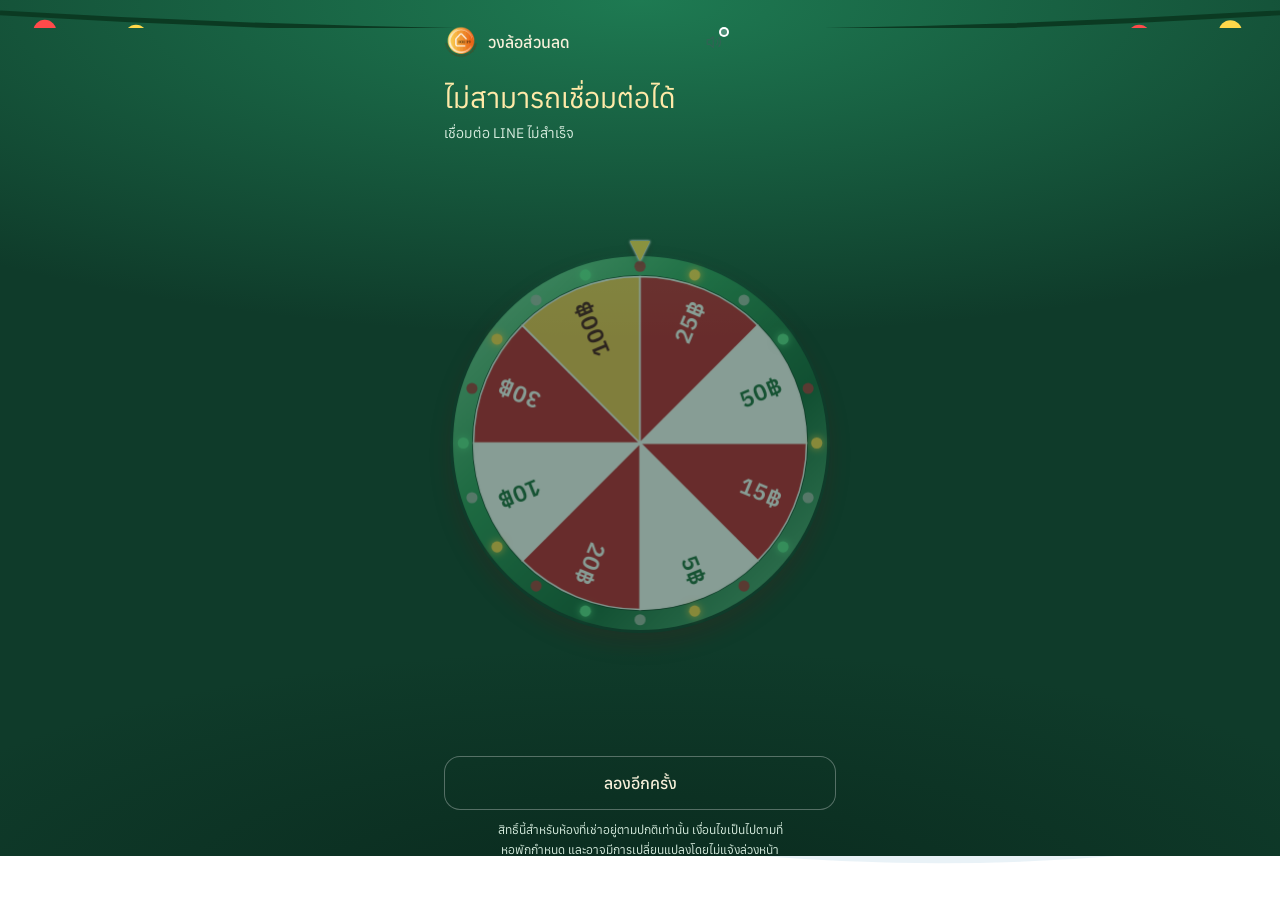
==== commit 7d0ab27d: "Add files via upload" ====
--- a/index.html
+++ b/index.html
@@ -21,11 +21,29 @@
   <link rel="preload" href="assets/logo.png" as="image">
 
   <script src="https://static.line-scdn.net/liff/edge/2/sdk.js" defer></script>
+  <script>
+    /* เลือกธีมเทศกาลตั้งแต่ก่อนหน้าจอแรกขึ้น (ให้หน้า "กรุณารอสักครู่" สีตรงธีม) — app.js ใช้ตารางเดียวกันนี้ */
+    window.FEST_PERIODS = [
+      { name: 'valentine',   from: '02-01', to: '02-29' },
+      { name: 'songkran',    from: '04-01', to: '04-30' },
+      { name: 'loykrathong', from: '11-01', to: '11-30' },
+      { name: 'christmas',   from: '12-01', to: '12-31' }
+    ];
+    (function () {
+      try {
+        var q = new URLSearchParams(location.search).get('fest');
+        var md = new Date(Date.now() + 7 * 3600e3).toISOString().slice(5, 10), n = null;
+        window.FEST_PERIODS.forEach(function (f) { if (md >= f.from && md <= f.to) n = f.name; });
+        if (q && window.FEST_PERIODS.some(function (f) { return f.name === q; })) n = q;
+        if (n) document.documentElement.dataset.fest = n;
+      } catch (e) {}
+    })();
+  </script>
   <style>
     /* boot mask อยู่ inline เพื่อให้ขึ้นทันทีก่อน style.css โหลดเสร็จ */
     #boot-mask {
       position: fixed; inset: 0; z-index: 9999;
-      background: #FBF4EE;
+      background: #F7F7F5;   /* กลางๆ ไม่ตามธีม — ให้หน้าวงล้อเป็นตัวเด่น */
       display: flex; flex-direction: column; align-items: center; justify-content: center;
       gap: 14px;
       font-family: 'Anuphan', 'Sarabun', system-ui, -apple-system, 'Noto Sans Thai', sans-serif;
@@ -51,6 +69,13 @@
 </div>
 
 <div class="app" id="revealCard" data-state="loading">
+  <div class="fest-top" aria-hidden="true">
+    <svg data-for="valentine" viewBox="0 0 400 24" preserveAspectRatio="xMidYMin slice"><path d="M0 3Q200 12 400 3" stroke="#E0315B" stroke-opacity=".5" fill="none"/><path transform="translate(18 5) scale(0.5)" d="M12 21C3 14 0 10 0 6.5A6 6 0 0 1 12 4a6 6 0 0 1 12 2.5C24 10 21 14 12 21z" fill="#E0315B"/><path transform="translate(60 5) scale(0.5)" d="M12 21C3 14 0 10 0 6.5A6 6 0 0 1 12 4a6 6 0 0 1 12 2.5C24 10 21 14 12 21z" fill="#FFFFFF"/><path transform="translate(102 5) scale(0.5)" d="M12 21C3 14 0 10 0 6.5A6 6 0 0 1 12 4a6 6 0 0 1 12 2.5C24 10 21 14 12 21z" fill="#FF8FB0"/><path transform="translate(144 5) scale(0.5)" d="M12 21C3 14 0 10 0 6.5A6 6 0 0 1 12 4a6 6 0 0 1 12 2.5C24 10 21 14 12 21z" fill="#C2185B"/><path transform="translate(186 5) scale(0.5)" d="M12 21C3 14 0 10 0 6.5A6 6 0 0 1 12 4a6 6 0 0 1 12 2.5C24 10 21 14 12 21z" fill="#E0315B"/><path transform="translate(228 5) scale(0.5)" d="M12 21C3 14 0 10 0 6.5A6 6 0 0 1 12 4a6 6 0 0 1 12 2.5C24 10 21 14 12 21z" fill="#FFFFFF"/><path transform="translate(270 5) scale(0.5)" d="M12 21C3 14 0 10 0 6.5A6 6 0 0 1 12 4a6 6 0 0 1 12 2.5C24 10 21 14 12 21z" fill="#FF8FB0"/><path transform="translate(312 5) scale(0.5)" d="M12 21C3 14 0 10 0 6.5A6 6 0 0 1 12 4a6 6 0 0 1 12 2.5C24 10 21 14 12 21z" fill="#C2185B"/><path transform="translate(354 5) scale(0.5)" d="M12 21C3 14 0 10 0 6.5A6 6 0 0 1 12 4a6 6 0 0 1 12 2.5C24 10 21 14 12 21z" fill="#E0315B"/><path transform="translate(396 5) scale(0.5)" d="M12 21C3 14 0 10 0 6.5A6 6 0 0 1 12 4a6 6 0 0 1 12 2.5C24 10 21 14 12 21z" fill="#FFFFFF"/></svg>
+    <svg data-for="songkran" viewBox="0 0 400 24" preserveAspectRatio="xMidYMin slice"><path d="M0 8Q200 18 400 8" stroke="#2E8A4F" stroke-opacity=".5" fill="none" stroke-width="1.4"/><circle cx="18.2" cy="8.0" r="3" fill="#FFB000"/><circle cx="16.1" cy="11.6" r="3" fill="#FFB000"/><circle cx="11.9" cy="11.6" r="3" fill="#FFB000"/><circle cx="9.8" cy="8.0" r="3" fill="#FFB000"/><circle cx="11.9" cy="4.4" r="3" fill="#FFB000"/><circle cx="16.1" cy="4.4" r="3" fill="#FFB000"/><circle cx="14" cy="8" r="2.6" fill="#C45A00"/><circle cx="48.2" cy="13.0" r="3" fill="#FFB000"/><circle cx="46.1" cy="16.6" r="3" fill="#FFB000"/><circle cx="41.9" cy="16.6" r="3" fill="#FFB000"/><circle cx="39.8" cy="13.0" r="3" fill="#FFB000"/><circle cx="41.9" cy="9.4" r="3" fill="#FFB000"/><circle cx="46.1" cy="9.4" r="3" fill="#FFB000"/><circle cx="44" cy="13" r="2.6" fill="#C45A00"/><circle cx="78.2" cy="8.0" r="3" fill="#FFB000"/><circle cx="76.1" cy="11.6" r="3" fill="#FFB000"/><circle cx="71.9" cy="11.6" r="3" fill="#FFB000"/><circle cx="69.8" cy="8.0" r="3" fill="#FFB000"/><circle cx="71.9" cy="4.4" r="3" fill="#FFB000"/><circle cx="76.1" cy="4.4" r="3" fill="#FFB000"/><circle cx="74" cy="8" r="2.6" fill="#C45A00"/><circle cx="108.2" cy="13.0" r="3" fill="#FFB000"/><circle cx="106.1" cy="16.6" r="3" fill="#FFB000"/><circle cx="101.9" cy="16.6" r="3" fill="#FFB000"/><circle cx="99.8" cy="13.0" r="3" fill="#FFB000"/><circle cx="101.9" cy="9.4" r="3" fill="#FFB000"/><circle cx="106.1" cy="9.4" r="3" fill="#FFB000"/><circle cx="104" cy="13" r="2.6" fill="#C45A00"/><circle cx="138.2" cy="8.0" r="3" fill="#FFB000"/><circle cx="136.1" cy="11.6" r="3" fill="#FFB000"/><circle cx="131.9" cy="11.6" r="3" fill="#FFB000"/><circle cx="129.8" cy="8.0" r="3" fill="#FFB000"/><circle cx="131.9" cy="4.4" r="3" fill="#FFB000"/><circle cx="136.1" cy="4.4" r="3" fill="#FFB000"/><circle cx="134" cy="8" r="2.6" fill="#C45A00"/><circle cx="168.2" cy="13.0" r="3" fill="#FFB000"/><circle cx="166.1" cy="16.6" r="3" fill="#FFB000"/><circle cx="161.9" cy="16.6" r="3" fill="#FFB000"/><circle cx="159.8" cy="13.0" r="3" fill="#FFB000"/><circle cx="161.9" cy="9.4" r="3" fill="#FFB000"/><circle cx="166.1" cy="9.4" r="3" fill="#FFB000"/><circle cx="164" cy="13" r="2.6" fill="#C45A00"/><circle cx="198.2" cy="8.0" r="3" fill="#FFB000"/><circle cx="196.1" cy="11.6" r="3" fill="#FFB000"/><circle cx="191.9" cy="11.6" r="3" fill="#FFB000"/><circle cx="189.8" cy="8.0" r="3" fill="#FFB000"/><circle cx="191.9" cy="4.4" r="3" fill="#FFB000"/><circle cx="196.1" cy="4.4" r="3" fill="#FFB000"/><circle cx="194" cy="8" r="2.6" fill="#C45A00"/><circle cx="228.2" cy="13.0" r="3" fill="#FFB000"/><circle cx="226.1" cy="16.6" r="3" fill="#FFB000"/><circle cx="221.9" cy="16.6" r="3" fill="#FFB000"/><circle cx="219.8" cy="13.0" r="3" fill="#FFB000"/><circle cx="221.9" cy="9.4" r="3" fill="#FFB000"/><circle cx="226.1" cy="9.4" r="3" fill="#FFB000"/><circle cx="224" cy="13" r="2.6" fill="#C45A00"/><circle cx="258.2" cy="8.0" r="3" fill="#FFB000"/><circle cx="256.1" cy="11.6" r="3" fill="#FFB000"/><circle cx="251.9" cy="11.6" r="3" fill="#FFB000"/><circle cx="249.8" cy="8.0" r="3" fill="#FFB000"/><circle cx="251.9" cy="4.4" r="3" fill="#FFB000"/><circle cx="256.1" cy="4.4" r="3" fill="#FFB000"/><circle cx="254" cy="8" r="2.6" fill="#C45A00"/><circle cx="288.2" cy="13.0" r="3" fill="#FFB000"/><circle cx="286.1" cy="16.6" r="3" fill="#FFB000"/><circle cx="281.9" cy="16.6" r="3" fill="#FFB000"/><circle cx="279.8" cy="13.0" r="3" fill="#FFB000"/><circle cx="281.9" cy="9.4" r="3" fill="#FFB000"/><circle cx="286.1" cy="9.4" r="3" fill="#FFB000"/><circle cx="284" cy="13" r="2.6" fill="#C45A00"/><circle cx="318.2" cy="8.0" r="3" fill="#FFB000"/><circle cx="316.1" cy="11.6" r="3" fill="#FFB000"/><circle cx="311.9" cy="11.6" r="3" fill="#FFB000"/><circle cx="309.8" cy="8.0" r="3" fill="#FFB000"/><circle cx="311.9" cy="4.4" r="3" fill="#FFB000"/><circle cx="316.1" cy="4.4" r="3" fill="#FFB000"/><circle cx="314" cy="8" r="2.6" fill="#C45A00"/><circle cx="348.2" cy="13.0" r="3" fill="#FFB000"/><circle cx="346.1" cy="16.6" r="3" fill="#FFB000"/><circle cx="341.9" cy="16.6" r="3" fill="#FFB000"/><circle cx="339.8" cy="13.0" r="3" fill="#FFB000"/><circle cx="341.9" cy="9.4" r="3" fill="#FFB000"/><circle cx="346.1" cy="9.4" r="3" fill="#FFB000"/><circle cx="344" cy="13" r="2.6" fill="#C45A00"/><circle cx="378.2" cy="8.0" r="3" fill="#FFB000"/><circle cx="376.1" cy="11.6" r="3" fill="#FFB000"/><circle cx="371.9" cy="11.6" r="3" fill="#FFB000"/><circle cx="369.8" cy="8.0" r="3" fill="#FFB000"/><circle cx="371.9" cy="4.4" r="3" fill="#FFB000"/><circle cx="376.1" cy="4.4" r="3" fill="#FFB000"/><circle cx="374" cy="8" r="2.6" fill="#C45A00"/><circle cx="408.2" cy="13.0" r="3" fill="#FFB000"/><circle cx="406.1" cy="16.6" r="3" fill="#FFB000"/><circle cx="401.9" cy="16.6" r="3" fill="#FFB000"/><circle cx="399.8" cy="13.0" r="3" fill="#FFB000"/><circle cx="401.9" cy="9.4" r="3" fill="#FFB000"/><circle cx="406.1" cy="9.4" r="3" fill="#FFB000"/><circle cx="404" cy="13" r="2.6" fill="#C45A00"/></svg>
+    <svg data-for="loykrathong" viewBox="0 0 400 28" preserveAspectRatio="xMidYMin slice"><defs><radialGradient id="glw" cx=".5" cy=".6"><stop offset="0" stop-color="#FFF3C4"/><stop offset="1" stop-color="#FF9F1C" stop-opacity="0"/></radialGradient></defs><line x1="30" y1="0" x2="30" y2="2" stroke="#E8B94A" stroke-width="1"/><rect x="25" y="2" width="10" height="13" rx="3" fill="#FF9F1C"/><rect x="25" y="2" width="10" height="13" rx="3" fill="url(#glw)" /><rect x="27" y="0" width="6" height="2" fill="#E8B94A"/><line x1="92" y1="0" x2="92" y2="6" stroke="#E8B94A" stroke-width="1"/><rect x="87" y="6" width="10" height="13" rx="3" fill="#FF9F1C"/><rect x="87" y="6" width="10" height="13" rx="3" fill="url(#glw)" /><rect x="89" y="4" width="6" height="2" fill="#E8B94A"/><line x1="154" y1="0" x2="154" y2="10" stroke="#E8B94A" stroke-width="1"/><rect x="149" y="10" width="10" height="13" rx="3" fill="#FF9F1C"/><rect x="149" y="10" width="10" height="13" rx="3" fill="url(#glw)" /><rect x="151" y="8" width="6" height="2" fill="#E8B94A"/><line x1="216" y1="0" x2="216" y2="2" stroke="#E8B94A" stroke-width="1"/><rect x="211" y="2" width="10" height="13" rx="3" fill="#FF9F1C"/><rect x="211" y="2" width="10" height="13" rx="3" fill="url(#glw)" /><rect x="213" y="0" width="6" height="2" fill="#E8B94A"/><line x1="278" y1="0" x2="278" y2="6" stroke="#E8B94A" stroke-width="1"/><rect x="273" y="6" width="10" height="13" rx="3" fill="#FF9F1C"/><rect x="273" y="6" width="10" height="13" rx="3" fill="url(#glw)" /><rect x="275" y="4" width="6" height="2" fill="#E8B94A"/><line x1="340" y1="0" x2="340" y2="10" stroke="#E8B94A" stroke-width="1"/><rect x="335" y="10" width="10" height="13" rx="3" fill="#FF9F1C"/><rect x="335" y="10" width="10" height="13" rx="3" fill="url(#glw)" /><rect x="337" y="8" width="6" height="2" fill="#E8B94A"/><line x1="402" y1="0" x2="402" y2="2" stroke="#E8B94A" stroke-width="1"/><rect x="397" y="2" width="10" height="13" rx="3" fill="#FF9F1C"/><rect x="397" y="2" width="10" height="13" rx="3" fill="url(#glw)" /><rect x="399" y="0" width="6" height="2" fill="#E8B94A"/></svg>
+    <svg data-for="christmas" viewBox="0 0 400 24" preserveAspectRatio="xMidYMin slice"><path d="M0 4Q200 16 400 4" stroke="#0B3A22" stroke-width="1.5" fill="none"/><circle cx="14.0" cy="9.8" r="3.6" fill="#FF4A4A"/><circle cx="42.5" cy="11.3" r="3.6" fill="#FFD84A"/><circle cx="71.0" cy="12.5" r="3.6" fill="#FFFFFF"/><circle cx="99.5" cy="13.5" r="3.6" fill="#5CE08A"/><circle cx="128.0" cy="14.2" r="3.6" fill="#FF4A4A"/><circle cx="156.5" cy="14.7" r="3.6" fill="#FFD84A"/><circle cx="185.0" cy="15.0" r="3.6" fill="#FFFFFF"/><circle cx="213.5" cy="15.0" r="3.6" fill="#5CE08A"/><circle cx="242.0" cy="14.7" r="3.6" fill="#FF4A4A"/><circle cx="270.5" cy="14.3" r="3.6" fill="#FFD84A"/><circle cx="299.0" cy="13.5" r="3.6" fill="#FFFFFF"/><circle cx="327.5" cy="12.6" r="3.6" fill="#5CE08A"/><circle cx="356.0" cy="11.3" r="3.6" fill="#FF4A4A"/><circle cx="384.5" cy="9.9" r="3.6" fill="#FFD84A"/></svg>
+  </div>
+
   <div class="fest-particles" aria-hidden="true"><i></i><i></i><i></i><i></i><i></i><i></i><i></i><i></i><i></i><i></i></div>
   <div class="fest-bottom" data-for="songkran" aria-hidden="true"><svg viewBox="0 0 400 58" preserveAspectRatio="xMidYMax slice">
     <defs><linearGradient id="gsk" x1="0" y1="0" x2="0" y2="1"><stop offset="0" stop-color="#8FE0F8" stop-opacity=".8"/><stop offset="1" stop-color="#2AA7D2"/></linearGradient></defs>
@@ -63,14 +88,7 @@
     <path d="M0 22 Q50 10 100 22 T200 22 T300 22 T400 22 V58 H0Z" fill="url(#gvl)" opacity=".5"/>
     <path d="M0 34 Q50 22 100 34 T200 34 T300 34 T400 34 V58 H0Z" fill="url(#gvl)"/>
     <g fill="#FFFFFF"><path transform="translate(60 30) scale(.5)" d="M12 21C3 14 0 10 0 6.5A6 6 0 0 1 12 4a6 6 0 0 1 12 2.5C24 10 21 14 12 21z"/><path transform="translate(170 38) scale(.42)" d="M12 21C3 14 0 10 0 6.5A6 6 0 0 1 12 4a6 6 0 0 1 12 2.5C24 10 21 14 12 21z"/><path transform="translate(258 30) scale(.5)" d="M12 21C3 14 0 10 0 6.5A6 6 0 0 1 12 4a6 6 0 0 1 12 2.5C24 10 21 14 12 21z"/><path transform="translate(340 38) scale(.42)" d="M12 21C3 14 0 10 0 6.5A6 6 0 0 1 12 4a6 6 0 0 1 12 2.5C24 10 21 14 12 21z"/></g></svg></div>
-  <div class="fest-bottom" data-for="loykrathong" aria-hidden="true"><svg viewBox="0 0 400 58" preserveAspectRatio="xMidYMax slice">
-    <defs><linearGradient id="glk" x1="0" y1="0" x2="0" y2="1"><stop offset="0" stop-color="#27489A"/><stop offset="1" stop-color="#0A1740"/></linearGradient>
-      <radialGradient id="gfl"><stop offset="0" stop-color="#FFD36A" stop-opacity=".9"/><stop offset="1" stop-color="#FF9F1C" stop-opacity="0"/></radialGradient></defs>
-    <path d="M0 24 Q50 14 100 24 T200 24 T300 24 T400 24 V58 H0Z" fill="url(#glk)" opacity=".7"/>
-    <path d="M0 34 Q50 24 100 34 T200 34 T300 34 T400 34 V58 H0Z" fill="url(#glk)"/>
-    <g id="kr1"><circle cx="70" cy="22" r="11" fill="url(#gfl)"/><ellipse cx="70" cy="33" rx="15" ry="4.2" fill="#2E8A4F"/><g fill="#FFB3C7"><ellipse cx="64" cy="29" rx="3.6" ry="6" transform="rotate(-22 64 29)"/><ellipse cx="76" cy="29" rx="3.6" ry="6" transform="rotate(22 76 29)"/><ellipse cx="70" cy="28" rx="3.8" ry="6.6"/></g><path d="M70 14c2 3 3 4 3 7a3 3 0 0 1-6 0c0-3 1-4 3-7z" fill="#FFB62E"/></g>
-    <use href="#kr1" x="130" y="3"/><use href="#kr1" x="250" y="-1"/>
-    <g stroke="#FFE9A8" stroke-opacity=".45" stroke-width="1.2" stroke-linecap="round"><path d="M30 46h12M104 50h14M200 47h12M300 49h14M360 46h12"/></g></svg></div>
+  <div class="fest-bottom" data-for="loykrathong" aria-hidden="true"><svg viewBox="0 0 400 58" preserveAspectRatio="xMidYMax slice"><defs><linearGradient id="lkwt" x1="0" y1="0" x2="0" y2="1"><stop offset="0" stop-color="#27489A"/><stop offset="1" stop-color="#0A1740"/></linearGradient><radialGradient id="lkfg"><stop offset="0" stop-color="#FFE9A8" stop-opacity=".95"/><stop offset="1" stop-color="#FF9F1C" stop-opacity="0"/></radialGradient></defs><path d="M0 30 Q50 22 100 30 T200 30 T300 30 T400 30 V58 H0Z" fill="url(#lkwt)" opacity=".7"/><path d="M0 39 Q50 31 100 39 T200 39 T300 39 T400 39 V58 H0Z" fill="url(#lkwt)"/><ellipse cx="200" cy="48" rx="20" ry="2.4" fill="#FFB62E" opacity=".3"/><path d="M191 52h18M195 55h10" stroke="#FFE9A8" stroke-opacity=".4" stroke-width="1" stroke-linecap="round"/><ellipse cx="70" cy="39.86" rx="10.54" ry="2.604" fill="#1F6B3A"/><path d="M59.46 39.24Q70 42.96 80.53999999999999 39.24Q70 36.14 59.46 39.24Z" fill="#3FA55A"/><path d="M60.7 37.69L59.584 40.79" stroke="#1F6B3A" stroke-width=".7" opacity=".8"/><path d="M63.8 37.69L63.056 40.79" stroke="#1F6B3A" stroke-width=".7" opacity=".8"/><path d="M66.9 37.69L66.528 40.79" stroke="#1F6B3A" stroke-width=".7" opacity=".8"/><path d="M70.0 37.69L70.0 40.79" stroke="#1F6B3A" stroke-width=".7" opacity=".8"/><path d="M73.1 37.69L73.472 40.79" stroke="#1F6B3A" stroke-width=".7" opacity=".8"/><path d="M76.2 37.69L76.944 40.79" stroke="#1F6B3A" stroke-width=".7" opacity=".8"/><path d="M79.3 37.69L80.416 40.79" stroke="#1F6B3A" stroke-width=".7" opacity=".8"/><circle cx="61.32" cy="38.62" r="1.116" fill="#FFB000"/><circle cx="65.66" cy="38.62" r="1.116" fill="#FFB000"/><circle cx="74.34" cy="38.62" r="1.116" fill="#FFB000"/><circle cx="78.68" cy="38.62" r="1.116" fill="#FFB000"/><ellipse cx="70" cy="34.28" rx="1.6864" ry="3.9525" fill="#F47FA6" stroke="#fff" stroke-opacity=".5" stroke-width=".4" transform="rotate(-62 70 38)"/><ellipse cx="70" cy="34.28" rx="1.6864" ry="3.9525" fill="#F47FA6" stroke="#fff" stroke-opacity=".5" stroke-width=".4" transform="rotate(62 70 38)"/><ellipse cx="70" cy="34.28" rx="1.984" ry="4.65" fill="#FFB3C7" stroke="#fff" stroke-opacity=".5" stroke-width=".4" transform="rotate(-34 70 38)"/><ellipse cx="70" cy="34.28" rx="1.984" ry="4.65" fill="#FFB3C7" stroke="#fff" stroke-opacity=".5" stroke-width=".4" transform="rotate(34 70 38)"/><ellipse cx="70" cy="34.28" rx="2.1824000000000003" ry="5.115000000000001" fill="#FFE3EC" stroke="#fff" stroke-opacity=".5" stroke-width=".4" transform="rotate(0 70 38)"/><path d="M67.52 35.52l-2 -12" stroke="#8B5A2B" stroke-width=".9"/><path d="M72.48 35.52l2 -12" stroke="#8B5A2B" stroke-width=".9"/><rect x="69.07" y="29.32" width="1.8599999999999999" height="6.82" rx="1" fill="#FFF3D6"/><circle cx="70" cy="26.22" r="4.96" fill="url(#lkfg)"/><path d="M70 23.740000000000002c1.24 1.612 1.612 2.232 1.612 3.1a1.612 1.612 0 0 1 -3.224 0c0 -1.4 .6 -2.4 1.612 -3.1z" fill="#FFB62E"/><circle cx="67.52" cy="27.46" r=".9" fill="#FF6B3D"/><circle cx="73.72" cy="27.46" r=".9" fill="#FF6B3D"/><ellipse cx="330" cy="39.86" rx="10.54" ry="2.604" fill="#1F6B3A"/><path d="M319.46 39.24Q330 42.96 340.54 39.24Q330 36.14 319.46 39.24Z" fill="#3FA55A"/><path d="M320.7 37.69L319.584 40.79" stroke="#1F6B3A" stroke-width=".7" opacity=".8"/><path d="M323.8 37.69L323.056 40.79" stroke="#1F6B3A" stroke-width=".7" opacity=".8"/><path d="M326.9 37.69L326.528 40.79" stroke="#1F6B3A" stroke-width=".7" opacity=".8"/><path d="M330.0 37.69L330.0 40.79" stroke="#1F6B3A" stroke-width=".7" opacity=".8"/><path d="M333.1 37.69L333.472 40.79" stroke="#1F6B3A" stroke-width=".7" opacity=".8"/><path d="M336.2 37.69L336.944 40.79" stroke="#1F6B3A" stroke-width=".7" opacity=".8"/><path d="M339.3 37.69L340.416 40.79" stroke="#1F6B3A" stroke-width=".7" opacity=".8"/><circle cx="321.32" cy="38.62" r="1.116" fill="#FFB000"/><circle cx="325.66" cy="38.62" r="1.116" fill="#FFB000"/><circle cx="334.34" cy="38.62" r="1.116" fill="#FFB000"/><circle cx="338.68" cy="38.62" r="1.116" fill="#FFB000"/><ellipse cx="330" cy="34.28" rx="1.6864" ry="3.9525" fill="#F47FA6" stroke="#fff" stroke-opacity=".5" stroke-width=".4" transform="rotate(-62 330 38)"/><ellipse cx="330" cy="34.28" rx="1.6864" ry="3.9525" fill="#F47FA6" stroke="#fff" stroke-opacity=".5" stroke-width=".4" transform="rotate(62 330 38)"/><ellipse cx="330" cy="34.28" rx="1.984" ry="4.65" fill="#FFB3C7" stroke="#fff" stroke-opacity=".5" stroke-width=".4" transform="rotate(-34 330 38)"/><ellipse cx="330" cy="34.28" rx="1.984" ry="4.65" fill="#FFB3C7" stroke="#fff" stroke-opacity=".5" stroke-width=".4" transform="rotate(34 330 38)"/><ellipse cx="330" cy="34.28" rx="2.1824000000000003" ry="5.115000000000001" fill="#FFE3EC" stroke="#fff" stroke-opacity=".5" stroke-width=".4" transform="rotate(0 330 38)"/><path d="M327.52 35.52l-2 -12" stroke="#8B5A2B" stroke-width=".9"/><path d="M332.48 35.52l2 -12" stroke="#8B5A2B" stroke-width=".9"/><rect x="329.07" y="29.32" width="1.8599999999999999" height="6.82" rx="1" fill="#FFF3D6"/><circle cx="330" cy="26.22" r="4.96" fill="url(#lkfg)"/><path d="M330 23.740000000000002c1.24 1.612 1.612 2.232 1.612 3.1a1.612 1.612 0 0 1 -3.224 0c0 -1.4 .6 -2.4 1.612 -3.1z" fill="#FFB62E"/><circle cx="327.52" cy="27.46" r=".9" fill="#FF6B3D"/><circle cx="333.72" cy="27.46" r=".9" fill="#FF6B3D"/><ellipse cx="200" cy="45.45" rx="19.549999999999997" ry="4.83" fill="#1F6B3A"/><path d="M180.45 44.3Q200 51.2 219.55 44.3Q200 38.55 180.45 44.3Z" fill="#3FA55A"/><path d="M182.75 41.425L180.68 47.175" stroke="#1F6B3A" stroke-width=".7" opacity=".8"/><path d="M188.5 41.425L187.12 47.175" stroke="#1F6B3A" stroke-width=".7" opacity=".8"/><path d="M194.25 41.425L193.56 47.175" stroke="#1F6B3A" stroke-width=".7" opacity=".8"/><path d="M200.0 41.425L200.0 47.175" stroke="#1F6B3A" stroke-width=".7" opacity=".8"/><path d="M205.75 41.425L206.44 47.175" stroke="#1F6B3A" stroke-width=".7" opacity=".8"/><path d="M211.5 41.425L212.88 47.175" stroke="#1F6B3A" stroke-width=".7" opacity=".8"/><path d="M217.25 41.425L219.32 47.175" stroke="#1F6B3A" stroke-width=".7" opacity=".8"/><circle cx="183.9" cy="43.15" r="2.07" fill="#FFB000"/><circle cx="191.95" cy="43.15" r="2.07" fill="#FFB000"/><circle cx="208.05" cy="43.15" r="2.07" fill="#FFB000"/><circle cx="216.1" cy="43.15" r="2.07" fill="#FFB000"/><ellipse cx="200" cy="35.1" rx="3.1279999999999997" ry="7.33125" fill="#F47FA6" stroke="#fff" stroke-opacity=".5" stroke-width=".4" transform="rotate(-62 200 42)"/><ellipse cx="200" cy="35.1" rx="3.1279999999999997" ry="7.33125" fill="#F47FA6" stroke="#fff" stroke-opacity=".5" stroke-width=".4" transform="rotate(62 200 42)"/><ellipse cx="200" cy="35.1" rx="3.6799999999999997" ry="8.625" fill="#FFB3C7" stroke="#fff" stroke-opacity=".5" stroke-width=".4" transform="rotate(-34 200 42)"/><ellipse cx="200" cy="35.1" rx="3.6799999999999997" ry="8.625" fill="#FFB3C7" stroke="#fff" stroke-opacity=".5" stroke-width=".4" transform="rotate(34 200 42)"/><ellipse cx="200" cy="35.1" rx="4.048" ry="9.4875" fill="#FFE3EC" stroke="#fff" stroke-opacity=".5" stroke-width=".4" transform="rotate(0 200 42)"/><path d="M195.4 37.4l-2 -12" stroke="#8B5A2B" stroke-width=".9"/><path d="M204.6 37.4l2 -12" stroke="#8B5A2B" stroke-width=".9"/><rect x="198.275" y="25.900000000000002" width="3.4499999999999997" height="12.649999999999999" rx="1" fill="#FFF3D6"/><circle cx="200" cy="20.150000000000002" r="9.2" fill="url(#lkfg)"/><path d="M200 15.55c2.3 2.9899999999999998 2.9899999999999998 4.14 2.9899999999999998 5.75a2.9899999999999998 2.9899999999999998 0 0 1 -5.9799999999999995 0c0 -1.4 .6 -2.4 2.9899999999999998 -5.75z" fill="#FFB62E"/><circle cx="195.4" cy="22.450000000000003" r=".9" fill="#FF6B3D"/><circle cx="206.9" cy="22.450000000000003" r=".9" fill="#FF6B3D"/></svg></div>
   <div class="fest-bottom" data-for="christmas" aria-hidden="true"><svg viewBox="0 0 400 58" preserveAspectRatio="xMidYMax slice">
     <path d="M0 30 Q80 14 170 30 T340 28 T400 26 V58 H0Z" fill="#E9F2F7"/>
     <path d="M0 40 Q100 26 200 40 T400 38 V58 H0Z" fill="#FFFFFF"/>
@@ -110,8 +128,6 @@
   </header>
 
   <audio id="bgm" loop preload="none"></audio>
-
-  <div class="fest-banner" aria-hidden="true"><i class="fb-ic fb-l"></i><span id="festBannerText"></span><i class="fb-ic fb-r"></i></div>
 
   <section class="status">
     <p class="title" id="titleText" aria-live="polite">กำลังเตรียมข้อมูล</p>
--- a/style.css
+++ b/style.css
@@ -581,21 +581,20 @@
    ธีมเทศกาล — ใช้เมื่อ <html data-fest="ชื่อธีม"> (valentine / songkran / loykrathong / christmas)
    ธีมปกติไม่แสดงของตกแต่งเหล่านี้ เลเยอร์ตกแต่งอยู่หลังเนื้อหา (z-index:-1) ไม่บังปุ่ม/ข้อความ
    ============================================================ */
-.fest-banner, .fest-particles, .fest-bottom{ display:none; }
-html[data-fest] .app{ position:relative; z-index:1; padding-bottom:max(64px, env(safe-area-inset-bottom)); }
+.fest-top, .fest-particles, .fest-bottom{ display:none; }
+html[data-fest] .app{ position:relative; z-index:1; padding-bottom:max(40px, env(safe-area-inset-bottom)); }
 html[data-fest] .fest-particles{ display:block; position:fixed; inset:0; pointer-events:none; z-index:-1; overflow:hidden; }
-html[data-fest] .fest-bottom{ position:fixed; left:0; right:0; bottom:0; height:58px; pointer-events:none; z-index:-1; }
+html[data-fest] .fest-bottom{ position:fixed; left:0; right:0; bottom:0; height:44px; pointer-events:none; z-index:-1; }
 .fest-bottom svg{ width:100%; height:100%; display:block; }
 html[data-fest="valentine"] .fest-bottom[data-for="valentine"], html[data-fest="songkran"] .fest-bottom[data-for="songkran"],
 html[data-fest="loykrathong"] .fest-bottom[data-for="loykrathong"], html[data-fest="christmas"] .fest-bottom[data-for="christmas"]{ display:block; }
 html[data-fest] .fest-bottom{ display:none; }
 html[data-fest="valentine"] .fest-bottom[data-for="valentine"], html[data-fest="songkran"] .fest-bottom[data-for="songkran"],
 html[data-fest="loykrathong"] .fest-bottom[data-for="loykrathong"], html[data-fest="christmas"] .fest-bottom[data-for="christmas"]{ display:block; }
-html[data-fest] .fest-banner{
-  display:flex; align-items:center; justify-content:center; gap:8px; margin:10px auto 0; width:max-content; max-width:100%;
-  padding:5px 16px; border-radius:999px; font-size:13px; font-weight:500; letter-spacing:.02em;
-}
-.fb-ic{ width:17px; height:17px; background:center/contain no-repeat; flex:none; }
+html[data-fest] .fest-top{ display:block; position:fixed; top:0; left:0; right:0; height:28px; pointer-events:none; z-index:2; }
+.fest-top svg{ display:none; width:100%; height:100%; }
+html[data-fest="valentine"] .fest-top svg[data-for="valentine"], html[data-fest="songkran"] .fest-top svg[data-for="songkran"],
+html[data-fest="loykrathong"] .fest-top svg[data-for="loykrathong"], html[data-fest="christmas"] .fest-top svg[data-for="christmas"]{ display:block; }
 /* อนุภาคลอยตก/ลอยขึ้น */
 .fest-particles i{ position:absolute; top:-24px; animation:festFall linear infinite; opacity:0; }
 .fest-particles i:nth-child(1){ left:6%;  animation-duration:9s;    animation-delay:0s; }
@@ -620,8 +619,6 @@
 /* ---------- วาเลนไทน์ (ก.พ.) ---------- */
 html[data-fest="valentine"]{ --page:#FFF0F4; --red:#E0315B; --red-deep:#A31342; --ink-2:#8E4B63; --line:rgba(120,30,60,.18); }
 html[data-fest="valentine"] body{ background:radial-gradient(120% 55% at 50% 0%, #FFD0DF 0%, rgba(255,208,223,0) 68%), radial-gradient(90% 40% at 50% 100%, #FFD9E5 0%, rgba(255,217,229,0) 70%), #FFF0F4; }
-html[data-fest="valentine"] .fest-banner{ color:#A31342; background:linear-gradient(180deg,#FFFFFF,#FFE0EA); box-shadow:inset 0 0 0 1.5px #F28FB0, 0 2px 6px rgba(224,49,91,.2); }
-html[data-fest="valentine"] .fb-ic{ background-image:url("data:image/svg+xml,%3Csvg xmlns='http://www.w3.org/2000/svg' viewBox='0 0 24 22'%3E%3Cpath d='M12 21C3 14 0 10 0 6.5A6 6 0 0 1 12 4a6 6 0 0 1 12 2.5C24 10 21 14 12 21z' fill='%23E0315B'/%3E%3C/svg%3E"); }
 html[data-fest="valentine"] .btn.primary{ background:linear-gradient(180deg,#FF7BA2 0%,#E0315B 52%,#B01E4A 100%); }
 html[data-fest="valentine"] .fest-particles i{ width:15px; height:14px; -webkit-mask:url("data:image/svg+xml,%3Csvg xmlns='http://www.w3.org/2000/svg' viewBox='0 0 24 22'%3E%3Cpath d='M12 21C3 14 0 10 0 6.5A6 6 0 0 1 12 4a6 6 0 0 1 12 2.5C24 10 21 14 12 21z'/%3E%3C/svg%3E") center/contain no-repeat; mask:url("data:image/svg+xml,%3Csvg xmlns='http://www.w3.org/2000/svg' viewBox='0 0 24 22'%3E%3Cpath d='M12 21C3 14 0 10 0 6.5A6 6 0 0 1 12 4a6 6 0 0 1 12 2.5C24 10 21 14 12 21z'/%3E%3C/svg%3E") center/contain no-repeat; background:#FF7FA5; }
 html[data-fest="valentine"] .fest-particles i:nth-child(even){ background:#FFB3C7; width:11px; height:10px; }
@@ -630,8 +627,6 @@
 /* ---------- สงกรานต์ (เม.ย.) ---------- */
 html[data-fest="songkran"]{ --page:#EAF8FC; --ink-2:#4F7C8C; --red:#F26B21; --red-deep:#065A7A; --gold:#FFC94D; --line:rgba(11,58,76,.16); }
 html[data-fest="songkran"] body{ background:radial-gradient(120% 55% at 50% 0%, #BDEBFA 0%, rgba(189,235,250,0) 68%), radial-gradient(90% 40% at 50% 100%, #CFF1FA 0%, rgba(207,241,250,0) 70%), #EAF8FC; }
-html[data-fest="songkran"] .fest-banner{ color:#065A7A; background:linear-gradient(180deg,#FFFFFF,#D7F3FC); box-shadow:inset 0 0 0 1.5px #52C6E8, 0 2px 6px rgba(21,151,194,.2); }
-html[data-fest="songkran"] .fb-l{ background-image:url("data:image/svg+xml,%3Csvg xmlns='http://www.w3.org/2000/svg' viewBox='0 0 20 20'%3E%3Cg fill='%23FFB000'%3E%3Ccircle cx='10' cy='4' r='3.2'/%3E%3Ccircle cx='15.2' cy='7' r='3.2'/%3E%3Ccircle cx='15.2' cy='13' r='3.2'/%3E%3Ccircle cx='10' cy='16' r='3.2'/%3E%3Ccircle cx='4.8' cy='13' r='3.2'/%3E%3Ccircle cx='4.8' cy='7' r='3.2'/%3E%3C/g%3E%3Ccircle cx='10' cy='10' r='3' fill='%23C45A00'/%3E%3C/svg%3E"); } html[data-fest="songkran"] .fb-r{ background-image:url("data:image/svg+xml,%3Csvg xmlns='http://www.w3.org/2000/svg' viewBox='0 0 14 18'%3E%3Cpath d='M7 1C7 1 1 8 1 12a6 6 0 0 0 12 0C13 8 7 1 7 1z' fill='%233FC3EC' stroke='%23fff' stroke-width='1.2'/%3E%3C/svg%3E"); }
 html[data-fest="songkran"] .btn.primary{ background:linear-gradient(180deg,#3FC3EC 0%,#1597C2 52%,#0B6F94 100%); }
 html[data-fest="songkran"] .fest-particles i{ width:9px; height:13px; border-radius:50% 50% 50% 50% / 62% 62% 38% 38%; background:rgba(82,198,232,.6); box-shadow:inset -1.5px -1.5px 0 rgba(255,255,255,.55); }
 html[data-fest="songkran"] .fest-particles i:nth-child(even){ width:7px; height:10px; }
@@ -641,8 +636,6 @@
 html[data-fest="loykrathong"] body{ background:
   radial-gradient(circle at 86% 9%, #FFF6D0 0 13px, rgba(255,240,190,.55) 14px 24px, rgba(255,240,190,.16) 25px 58px, rgba(255,240,190,0) 59px),
   radial-gradient(120% 55% at 50% 0%, #25468F 0%, rgba(37,70,143,0) 68%), radial-gradient(90% 40% at 50% 100%, #3A2A12 0%, rgba(58,42,18,0) 70%), #0B1B3A; }
-html[data-fest="loykrathong"] .fest-banner{ color:#FFE08A; background:rgba(255,255,255,.08); box-shadow:inset 0 0 0 1.5px #E8B94A, 0 2px 10px rgba(255,170,40,.25); }
-html[data-fest="loykrathong"] .fb-ic{ background-image:url("data:image/svg+xml,%3Csvg xmlns='http://www.w3.org/2000/svg' viewBox='0 0 14 18'%3E%3Cpath d='M7 1c3 4 5 6 5 9.5a5 5 0 0 1-10 0C2 7 4 5 7 1z' fill='%23FFB62E'/%3E%3Cpath d='M7 8c1.4 2 2 3 2 4.4a2 2 0 0 1-4 0C5 11 5.6 10 7 8z' fill='%23FFF3C4'/%3E%3C/svg%3E"); }
 html[data-fest="loykrathong"] .btn.primary{ background:linear-gradient(180deg,#FFE08A 0%,#F2B93B 52%,#B97F1C 100%); color:#2A1A00; text-shadow:0 1px 0 rgba(255,255,255,.4); }
 html[data-fest="loykrathong"] .fest-particles i{ top:auto; bottom:-24px; width:11px; height:15px; border-radius:45% 45% 40% 40%; animation-name:festRise; animation-duration:16s;
   background:radial-gradient(circle at 50% 70%, #FFF3C4 0%, #FFB62E 55%, #FF8A1F 100%); box-shadow:0 0 12px 3px rgba(255,170,40,.65); }
@@ -652,8 +645,6 @@
 /* ---------- คริสต์มาส (ธ.ค.) ---------- */
 html[data-fest="christmas"]{ --red:#FFD84A; --gold:#F2C14E; --line:rgba(255,255,255,.3); }
 html[data-fest="christmas"] body{ background:radial-gradient(120% 55% at 50% 0%, #1E7A52 0%, rgba(30,122,82,0) 68%), radial-gradient(90% 40% at 50% 100%, #0A2A1E 0%, rgba(10,42,30,0) 70%), #0F3B2A; }
-html[data-fest="christmas"] .fest-banner{ color:#B01E2D; background:linear-gradient(180deg,#FFFFFF,#FFF1D0); box-shadow:inset 0 0 0 1.5px #D4A937, 0 2px 8px rgba(0,0,0,.25); }
-html[data-fest="christmas"] .fb-l{ background-image:url("data:image/svg+xml,%3Csvg xmlns='http://www.w3.org/2000/svg' viewBox='0 0 20 22'%3E%3Cpath d='M10 1 4 9h3L2 16h16l-5-7h3z' fill='%2314653A'/%3E%3Crect x='9' y='16' width='2' height='4' fill='%236B4226'/%3E%3Ccircle cx='7' cy='13' r='1.1' fill='%23E0303D'/%3E%3Ccircle cx='12' cy='10' r='1' fill='%23FFD84A'/%3E%3C/svg%3E"); } html[data-fest="christmas"] .fb-r{ background-image:url("data:image/svg+xml,%3Csvg xmlns='http://www.w3.org/2000/svg' viewBox='0 0 20 20'%3E%3Cpath d='M10 1l2.6 5.8 6.3.6-4.7 4.2 1.4 6.2L10 14.6 4.4 17.8l1.4-6.2L1.1 7.4l6.3-.6z' fill='%23F2C14E' stroke='%23fff' stroke-width='.8'/%3E%3C/svg%3E"); }
 html[data-fest="christmas"] .fest-particles i{ width:6px; height:6px; border-radius:50%; background:#fff; box-shadow:0 0 5px rgba(255,255,255,.9); }
 html[data-fest="christmas"] .fest-particles i:nth-child(even){ width:4px; height:4px; }
 html[data-fest="christmas"] .fest-particles i:nth-child(3n){ width:8px; height:8px; }
@@ -687,4 +678,8 @@
 html[data-fest="christmas"] .wheel-hub{ background:radial-gradient(circle at 35% 28%, #FF8A8A 0%, #C21F2E 52%, #7E0F1B 100%); box-shadow:0 0 0 3px #F2C14E, 0 0 0 5px #FFFFFF, 0 8px 18px rgba(0,0,0,.5); }
 html[data-fest="christmas"] .wheel-hub-num{ color:#FFFFFF; text-shadow:0 1px 2px rgba(60,0,10,.5); }
 html[data-fest="christmas"] .wheel-hub-label{ color:#FFE9E9; }
-html[data-fest="christmas"] .wheel-hub::before{ background-image:url("data:image/svg+xml,%3Csvg xmlns='http://www.w3.org/2000/svg' viewBox='0 0 16 12'%3E%3Crect x='2' y='3' width='12' height='9' rx='1.5' fill='%23F2C14E'/%3E%3Cpath d='M5 3V1.5a3 3 0 0 1 6 0V3' fill='none' stroke='%23B97F1C' stroke-width='1.5'/%3E%3C/svg%3E"); width:16px; height:12px; top:-14px; border-radius:2px; }+html[data-fest="christmas"] .wheel-hub::before{ background-image:url("data:image/svg+xml,%3Csvg xmlns='http://www.w3.org/2000/svg' viewBox='0 0 16 12'%3E%3Crect x='2' y='3' width='12' height='9' rx='1.5' fill='%23F2C14E'/%3E%3Cpath d='M5 3V1.5a3 3 0 0 1 6 0V3' fill='none' stroke='%23B97F1C' stroke-width='1.5'/%3E%3C/svg%3E"); width:16px; height:12px; top:-14px; border-radius:2px; }
+
+/* ลอยกระทง: ฉากล่างสูงขึ้นเล็กน้อยให้เห็นกระทงเต็มดวง */
+html[data-fest="loykrathong"] .fest-bottom{ height:58px; }
+html[data-fest="loykrathong"] .app{ padding-bottom:max(48px, env(safe-area-inset-bottom)); }
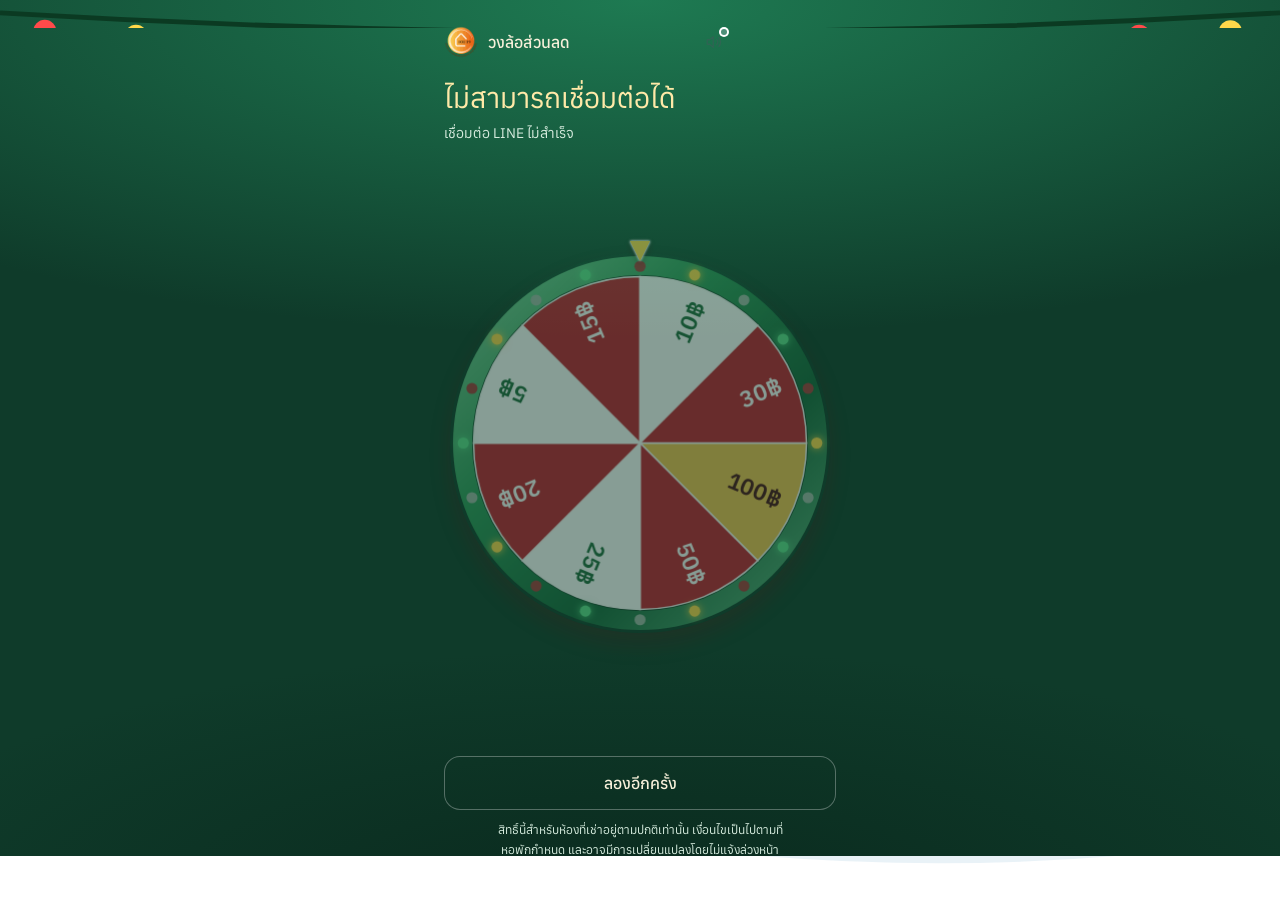
==== commit bc59af52: "Add files via upload" ====
--- a/index.html
+++ b/index.html
@@ -1,198 +1,199 @@
-<!DOCTYPE html>
-<html lang="th">
-<head>
-  <meta charset="UTF-8">
-  <meta name="viewport" content="width=device-width, initial-scale=1.0, viewport-fit=cover">
-  <title>วงล้อส่วนลด</title>
-  <meta name="description" content="เช็คอินครบตามเกณฑ์และชำระบิลตรงเวลา เพื่อรับสิทธิ์ลุ้นส่วนลดค่าเช่า">
-  <meta name="theme-color" content="#FBF4EE">
-  <meta property="og:title" content="วงล้อส่วนลด">
-  <meta property="og:description" content="เช็คอินครบตามเกณฑ์และชำระบิลตรงเวลา เพื่อรับสิทธิ์ลุ้นส่วนลดค่าเช่า">
-  <meta property="og:type" content="website">
-  <link rel="icon" href="data:image/svg+xml,%3Csvg xmlns='http://www.w3.org/2000/svg' viewBox='0 0 32 32'%3E%3Crect width='32' height='32' rx='8' fill='%231C2320'/%3E%3Cpath d='M9 12.5A1.5 1.5 0 0 1 10.5 11h11a1.5 1.5 0 0 1 1.5 1.5V14a2 2 0 0 0 0 4v1.5a1.5 1.5 0 0 1-1.5 1.5h-11A1.5 1.5 0 0 1 9 19.5V18a2 2 0 0 0 0-4z' fill='%23F0F1EF'/%3E%3C/svg%3E">
-
-  <link rel="preconnect" href="https://fonts.googleapis.com">
-  <link rel="preconnect" href="https://fonts.gstatic.com" crossorigin>
-  <link rel="preconnect" href="https://static.line-scdn.net">
-  <link rel="preconnect" href="https://script.google.com">
-  <link rel="preconnect" href="https://script.googleusercontent.com" crossorigin>
-  <link rel="stylesheet" href="https://fonts.googleapis.com/css2?family=Anuphan:wght@200;300;400;500;600&display=swap">
-  <link rel="stylesheet" href="style.css">
-  <link rel="preload" href="assets/logo.png" as="image">
-
-  <script src="https://static.line-scdn.net/liff/edge/2/sdk.js" defer></script>
-  <script>
-    /* เลือกธีมเทศกาลตั้งแต่ก่อนหน้าจอแรกขึ้น (ให้หน้า "กรุณารอสักครู่" สีตรงธีม) — app.js ใช้ตารางเดียวกันนี้ */
-    window.FEST_PERIODS = [
-      { name: 'valentine',   from: '02-01', to: '02-29' },
-      { name: 'songkran',    from: '04-01', to: '04-30' },
-      { name: 'loykrathong', from: '11-01', to: '11-30' },
-      { name: 'christmas',   from: '12-01', to: '12-31' }
-    ];
-    (function () {
-      try {
-        var q = new URLSearchParams(location.search).get('fest');
-        var md = new Date(Date.now() + 7 * 3600e3).toISOString().slice(5, 10), n = null;
-        window.FEST_PERIODS.forEach(function (f) { if (md >= f.from && md <= f.to) n = f.name; });
-        if (q && window.FEST_PERIODS.some(function (f) { return f.name === q; })) n = q;
-        if (n) document.documentElement.dataset.fest = n;
-      } catch (e) {}
-    })();
-  </script>
-  <style>
-    /* boot mask อยู่ inline เพื่อให้ขึ้นทันทีก่อน style.css โหลดเสร็จ */
-    #boot-mask {
-      position: fixed; inset: 0; z-index: 9999;
-      background: #F7F7F5;   /* กลางๆ ไม่ตามธีม — ให้หน้าวงล้อเป็นตัวเด่น */
-      display: flex; flex-direction: column; align-items: center; justify-content: center;
-      gap: 14px;
-      font-family: 'Anuphan', 'Sarabun', system-ui, -apple-system, 'Noto Sans Thai', sans-serif;
-      transition: opacity .35s ease;
-    }
-    #boot-mask.fade-out { opacity: 0; pointer-events: none; }
-    #boot-mask .boot-ring {
-      width: 22px; height: 22px; border-radius: 50%;
-      border: 1.5px solid rgba(28, 35, 32, .14);
-      border-top-color: #1C2320;
-      animation: bootSpin .9s linear infinite;
-    }
-    #boot-mask .boot-text { font-size: 13px; color: #5E6864; }
-    @keyframes bootSpin { to { transform: rotate(360deg); } }
-    @media (prefers-reduced-motion: reduce) { #boot-mask .boot-ring { animation-duration: 3s; } }
-  </style>
-</head>
-<body>
-
-<div id="boot-mask" role="status">
-  <div class="boot-ring"></div>
-  <div class="boot-text">กรุณารอสักครู่</div>
-</div>
-
-<div class="app" id="revealCard" data-state="loading">
-  <div class="fest-top" aria-hidden="true">
-    <svg data-for="valentine" viewBox="0 0 400 24" preserveAspectRatio="xMidYMin slice"><path d="M0 3Q200 12 400 3" stroke="#E0315B" stroke-opacity=".5" fill="none"/><path transform="translate(18 5) scale(0.5)" d="M12 21C3 14 0 10 0 6.5A6 6 0 0 1 12 4a6 6 0 0 1 12 2.5C24 10 21 14 12 21z" fill="#E0315B"/><path transform="translate(60 5) scale(0.5)" d="M12 21C3 14 0 10 0 6.5A6 6 0 0 1 12 4a6 6 0 0 1 12 2.5C24 10 21 14 12 21z" fill="#FFFFFF"/><path transform="translate(102 5) scale(0.5)" d="M12 21C3 14 0 10 0 6.5A6 6 0 0 1 12 4a6 6 0 0 1 12 2.5C24 10 21 14 12 21z" fill="#FF8FB0"/><path transform="translate(144 5) scale(0.5)" d="M12 21C3 14 0 10 0 6.5A6 6 0 0 1 12 4a6 6 0 0 1 12 2.5C24 10 21 14 12 21z" fill="#C2185B"/><path transform="translate(186 5) scale(0.5)" d="M12 21C3 14 0 10 0 6.5A6 6 0 0 1 12 4a6 6 0 0 1 12 2.5C24 10 21 14 12 21z" fill="#E0315B"/><path transform="translate(228 5) scale(0.5)" d="M12 21C3 14 0 10 0 6.5A6 6 0 0 1 12 4a6 6 0 0 1 12 2.5C24 10 21 14 12 21z" fill="#FFFFFF"/><path transform="translate(270 5) scale(0.5)" d="M12 21C3 14 0 10 0 6.5A6 6 0 0 1 12 4a6 6 0 0 1 12 2.5C24 10 21 14 12 21z" fill="#FF8FB0"/><path transform="translate(312 5) scale(0.5)" d="M12 21C3 14 0 10 0 6.5A6 6 0 0 1 12 4a6 6 0 0 1 12 2.5C24 10 21 14 12 21z" fill="#C2185B"/><path transform="translate(354 5) scale(0.5)" d="M12 21C3 14 0 10 0 6.5A6 6 0 0 1 12 4a6 6 0 0 1 12 2.5C24 10 21 14 12 21z" fill="#E0315B"/><path transform="translate(396 5) scale(0.5)" d="M12 21C3 14 0 10 0 6.5A6 6 0 0 1 12 4a6 6 0 0 1 12 2.5C24 10 21 14 12 21z" fill="#FFFFFF"/></svg>
-    <svg data-for="songkran" viewBox="0 0 400 24" preserveAspectRatio="xMidYMin slice"><path d="M0 8Q200 18 400 8" stroke="#2E8A4F" stroke-opacity=".5" fill="none" stroke-width="1.4"/><circle cx="18.2" cy="8.0" r="3" fill="#FFB000"/><circle cx="16.1" cy="11.6" r="3" fill="#FFB000"/><circle cx="11.9" cy="11.6" r="3" fill="#FFB000"/><circle cx="9.8" cy="8.0" r="3" fill="#FFB000"/><circle cx="11.9" cy="4.4" r="3" fill="#FFB000"/><circle cx="16.1" cy="4.4" r="3" fill="#FFB000"/><circle cx="14" cy="8" r="2.6" fill="#C45A00"/><circle cx="48.2" cy="13.0" r="3" fill="#FFB000"/><circle cx="46.1" cy="16.6" r="3" fill="#FFB000"/><circle cx="41.9" cy="16.6" r="3" fill="#FFB000"/><circle cx="39.8" cy="13.0" r="3" fill="#FFB000"/><circle cx="41.9" cy="9.4" r="3" fill="#FFB000"/><circle cx="46.1" cy="9.4" r="3" fill="#FFB000"/><circle cx="44" cy="13" r="2.6" fill="#C45A00"/><circle cx="78.2" cy="8.0" r="3" fill="#FFB000"/><circle cx="76.1" cy="11.6" r="3" fill="#FFB000"/><circle cx="71.9" cy="11.6" r="3" fill="#FFB000"/><circle cx="69.8" cy="8.0" r="3" fill="#FFB000"/><circle cx="71.9" cy="4.4" r="3" fill="#FFB000"/><circle cx="76.1" cy="4.4" r="3" fill="#FFB000"/><circle cx="74" cy="8" r="2.6" fill="#C45A00"/><circle cx="108.2" cy="13.0" r="3" fill="#FFB000"/><circle cx="106.1" cy="16.6" r="3" fill="#FFB000"/><circle cx="101.9" cy="16.6" r="3" fill="#FFB000"/><circle cx="99.8" cy="13.0" r="3" fill="#FFB000"/><circle cx="101.9" cy="9.4" r="3" fill="#FFB000"/><circle cx="106.1" cy="9.4" r="3" fill="#FFB000"/><circle cx="104" cy="13" r="2.6" fill="#C45A00"/><circle cx="138.2" cy="8.0" r="3" fill="#FFB000"/><circle cx="136.1" cy="11.6" r="3" fill="#FFB000"/><circle cx="131.9" cy="11.6" r="3" fill="#FFB000"/><circle cx="129.8" cy="8.0" r="3" fill="#FFB000"/><circle cx="131.9" cy="4.4" r="3" fill="#FFB000"/><circle cx="136.1" cy="4.4" r="3" fill="#FFB000"/><circle cx="134" cy="8" r="2.6" fill="#C45A00"/><circle cx="168.2" cy="13.0" r="3" fill="#FFB000"/><circle cx="166.1" cy="16.6" r="3" fill="#FFB000"/><circle cx="161.9" cy="16.6" r="3" fill="#FFB000"/><circle cx="159.8" cy="13.0" r="3" fill="#FFB000"/><circle cx="161.9" cy="9.4" r="3" fill="#FFB000"/><circle cx="166.1" cy="9.4" r="3" fill="#FFB000"/><circle cx="164" cy="13" r="2.6" fill="#C45A00"/><circle cx="198.2" cy="8.0" r="3" fill="#FFB000"/><circle cx="196.1" cy="11.6" r="3" fill="#FFB000"/><circle cx="191.9" cy="11.6" r="3" fill="#FFB000"/><circle cx="189.8" cy="8.0" r="3" fill="#FFB000"/><circle cx="191.9" cy="4.4" r="3" fill="#FFB000"/><circle cx="196.1" cy="4.4" r="3" fill="#FFB000"/><circle cx="194" cy="8" r="2.6" fill="#C45A00"/><circle cx="228.2" cy="13.0" r="3" fill="#FFB000"/><circle cx="226.1" cy="16.6" r="3" fill="#FFB000"/><circle cx="221.9" cy="16.6" r="3" fill="#FFB000"/><circle cx="219.8" cy="13.0" r="3" fill="#FFB000"/><circle cx="221.9" cy="9.4" r="3" fill="#FFB000"/><circle cx="226.1" cy="9.4" r="3" fill="#FFB000"/><circle cx="224" cy="13" r="2.6" fill="#C45A00"/><circle cx="258.2" cy="8.0" r="3" fill="#FFB000"/><circle cx="256.1" cy="11.6" r="3" fill="#FFB000"/><circle cx="251.9" cy="11.6" r="3" fill="#FFB000"/><circle cx="249.8" cy="8.0" r="3" fill="#FFB000"/><circle cx="251.9" cy="4.4" r="3" fill="#FFB000"/><circle cx="256.1" cy="4.4" r="3" fill="#FFB000"/><circle cx="254" cy="8" r="2.6" fill="#C45A00"/><circle cx="288.2" cy="13.0" r="3" fill="#FFB000"/><circle cx="286.1" cy="16.6" r="3" fill="#FFB000"/><circle cx="281.9" cy="16.6" r="3" fill="#FFB000"/><circle cx="279.8" cy="13.0" r="3" fill="#FFB000"/><circle cx="281.9" cy="9.4" r="3" fill="#FFB000"/><circle cx="286.1" cy="9.4" r="3" fill="#FFB000"/><circle cx="284" cy="13" r="2.6" fill="#C45A00"/><circle cx="318.2" cy="8.0" r="3" fill="#FFB000"/><circle cx="316.1" cy="11.6" r="3" fill="#FFB000"/><circle cx="311.9" cy="11.6" r="3" fill="#FFB000"/><circle cx="309.8" cy="8.0" r="3" fill="#FFB000"/><circle cx="311.9" cy="4.4" r="3" fill="#FFB000"/><circle cx="316.1" cy="4.4" r="3" fill="#FFB000"/><circle cx="314" cy="8" r="2.6" fill="#C45A00"/><circle cx="348.2" cy="13.0" r="3" fill="#FFB000"/><circle cx="346.1" cy="16.6" r="3" fill="#FFB000"/><circle cx="341.9" cy="16.6" r="3" fill="#FFB000"/><circle cx="339.8" cy="13.0" r="3" fill="#FFB000"/><circle cx="341.9" cy="9.4" r="3" fill="#FFB000"/><circle cx="346.1" cy="9.4" r="3" fill="#FFB000"/><circle cx="344" cy="13" r="2.6" fill="#C45A00"/><circle cx="378.2" cy="8.0" r="3" fill="#FFB000"/><circle cx="376.1" cy="11.6" r="3" fill="#FFB000"/><circle cx="371.9" cy="11.6" r="3" fill="#FFB000"/><circle cx="369.8" cy="8.0" r="3" fill="#FFB000"/><circle cx="371.9" cy="4.4" r="3" fill="#FFB000"/><circle cx="376.1" cy="4.4" r="3" fill="#FFB000"/><circle cx="374" cy="8" r="2.6" fill="#C45A00"/><circle cx="408.2" cy="13.0" r="3" fill="#FFB000"/><circle cx="406.1" cy="16.6" r="3" fill="#FFB000"/><circle cx="401.9" cy="16.6" r="3" fill="#FFB000"/><circle cx="399.8" cy="13.0" r="3" fill="#FFB000"/><circle cx="401.9" cy="9.4" r="3" fill="#FFB000"/><circle cx="406.1" cy="9.4" r="3" fill="#FFB000"/><circle cx="404" cy="13" r="2.6" fill="#C45A00"/></svg>
-    <svg data-for="loykrathong" viewBox="0 0 400 28" preserveAspectRatio="xMidYMin slice"><defs><radialGradient id="glw" cx=".5" cy=".6"><stop offset="0" stop-color="#FFF3C4"/><stop offset="1" stop-color="#FF9F1C" stop-opacity="0"/></radialGradient></defs><line x1="30" y1="0" x2="30" y2="2" stroke="#E8B94A" stroke-width="1"/><rect x="25" y="2" width="10" height="13" rx="3" fill="#FF9F1C"/><rect x="25" y="2" width="10" height="13" rx="3" fill="url(#glw)" /><rect x="27" y="0" width="6" height="2" fill="#E8B94A"/><line x1="92" y1="0" x2="92" y2="6" stroke="#E8B94A" stroke-width="1"/><rect x="87" y="6" width="10" height="13" rx="3" fill="#FF9F1C"/><rect x="87" y="6" width="10" height="13" rx="3" fill="url(#glw)" /><rect x="89" y="4" width="6" height="2" fill="#E8B94A"/><line x1="154" y1="0" x2="154" y2="10" stroke="#E8B94A" stroke-width="1"/><rect x="149" y="10" width="10" height="13" rx="3" fill="#FF9F1C"/><rect x="149" y="10" width="10" height="13" rx="3" fill="url(#glw)" /><rect x="151" y="8" width="6" height="2" fill="#E8B94A"/><line x1="216" y1="0" x2="216" y2="2" stroke="#E8B94A" stroke-width="1"/><rect x="211" y="2" width="10" height="13" rx="3" fill="#FF9F1C"/><rect x="211" y="2" width="10" height="13" rx="3" fill="url(#glw)" /><rect x="213" y="0" width="6" height="2" fill="#E8B94A"/><line x1="278" y1="0" x2="278" y2="6" stroke="#E8B94A" stroke-width="1"/><rect x="273" y="6" width="10" height="13" rx="3" fill="#FF9F1C"/><rect x="273" y="6" width="10" height="13" rx="3" fill="url(#glw)" /><rect x="275" y="4" width="6" height="2" fill="#E8B94A"/><line x1="340" y1="0" x2="340" y2="10" stroke="#E8B94A" stroke-width="1"/><rect x="335" y="10" width="10" height="13" rx="3" fill="#FF9F1C"/><rect x="335" y="10" width="10" height="13" rx="3" fill="url(#glw)" /><rect x="337" y="8" width="6" height="2" fill="#E8B94A"/><line x1="402" y1="0" x2="402" y2="2" stroke="#E8B94A" stroke-width="1"/><rect x="397" y="2" width="10" height="13" rx="3" fill="#FF9F1C"/><rect x="397" y="2" width="10" height="13" rx="3" fill="url(#glw)" /><rect x="399" y="0" width="6" height="2" fill="#E8B94A"/></svg>
-    <svg data-for="christmas" viewBox="0 0 400 24" preserveAspectRatio="xMidYMin slice"><path d="M0 4Q200 16 400 4" stroke="#0B3A22" stroke-width="1.5" fill="none"/><circle cx="14.0" cy="9.8" r="3.6" fill="#FF4A4A"/><circle cx="42.5" cy="11.3" r="3.6" fill="#FFD84A"/><circle cx="71.0" cy="12.5" r="3.6" fill="#FFFFFF"/><circle cx="99.5" cy="13.5" r="3.6" fill="#5CE08A"/><circle cx="128.0" cy="14.2" r="3.6" fill="#FF4A4A"/><circle cx="156.5" cy="14.7" r="3.6" fill="#FFD84A"/><circle cx="185.0" cy="15.0" r="3.6" fill="#FFFFFF"/><circle cx="213.5" cy="15.0" r="3.6" fill="#5CE08A"/><circle cx="242.0" cy="14.7" r="3.6" fill="#FF4A4A"/><circle cx="270.5" cy="14.3" r="3.6" fill="#FFD84A"/><circle cx="299.0" cy="13.5" r="3.6" fill="#FFFFFF"/><circle cx="327.5" cy="12.6" r="3.6" fill="#5CE08A"/><circle cx="356.0" cy="11.3" r="3.6" fill="#FF4A4A"/><circle cx="384.5" cy="9.9" r="3.6" fill="#FFD84A"/></svg>
-  </div>
-
-  <div class="fest-particles" aria-hidden="true"><i></i><i></i><i></i><i></i><i></i><i></i><i></i><i></i><i></i><i></i></div>
-  <div class="fest-bottom" data-for="songkran" aria-hidden="true"><svg viewBox="0 0 400 58" preserveAspectRatio="xMidYMax slice">
-    <defs><linearGradient id="gsk" x1="0" y1="0" x2="0" y2="1"><stop offset="0" stop-color="#8FE0F8" stop-opacity=".8"/><stop offset="1" stop-color="#2AA7D2"/></linearGradient></defs>
-    <path d="M0 20 Q50 8 100 20 T200 20 T300 20 T400 20 V58 H0Z" fill="url(#gsk)" opacity=".5"/>
-    <path d="M0 32 Q50 20 100 32 T200 32 T300 32 T400 32 V58 H0Z" fill="url(#gsk)"/>
-    <g fill="#FFB000"><circle cx="70" cy="30" r="7"/><circle cx="168" cy="36" r="6"/><circle cx="262" cy="30" r="7"/><circle cx="348" cy="36" r="6"/></g>
-    <g fill="#C45A00"><circle cx="70" cy="30" r="2.6"/><circle cx="168" cy="36" r="2.3"/><circle cx="262" cy="30" r="2.6"/><circle cx="348" cy="36" r="2.3"/></g></svg></div>
-  <div class="fest-bottom" data-for="valentine" aria-hidden="true"><svg viewBox="0 0 400 58" preserveAspectRatio="xMidYMax slice">
-    <defs><linearGradient id="gvl" x1="0" y1="0" x2="0" y2="1"><stop offset="0" stop-color="#FFB3C7" stop-opacity=".85"/><stop offset="1" stop-color="#F0709A"/></linearGradient></defs>
-    <path d="M0 22 Q50 10 100 22 T200 22 T300 22 T400 22 V58 H0Z" fill="url(#gvl)" opacity=".5"/>
-    <path d="M0 34 Q50 22 100 34 T200 34 T300 34 T400 34 V58 H0Z" fill="url(#gvl)"/>
-    <g fill="#FFFFFF"><path transform="translate(60 30) scale(.5)" d="M12 21C3 14 0 10 0 6.5A6 6 0 0 1 12 4a6 6 0 0 1 12 2.5C24 10 21 14 12 21z"/><path transform="translate(170 38) scale(.42)" d="M12 21C3 14 0 10 0 6.5A6 6 0 0 1 12 4a6 6 0 0 1 12 2.5C24 10 21 14 12 21z"/><path transform="translate(258 30) scale(.5)" d="M12 21C3 14 0 10 0 6.5A6 6 0 0 1 12 4a6 6 0 0 1 12 2.5C24 10 21 14 12 21z"/><path transform="translate(340 38) scale(.42)" d="M12 21C3 14 0 10 0 6.5A6 6 0 0 1 12 4a6 6 0 0 1 12 2.5C24 10 21 14 12 21z"/></g></svg></div>
-  <div class="fest-bottom" data-for="loykrathong" aria-hidden="true"><svg viewBox="0 0 400 58" preserveAspectRatio="xMidYMax slice"><defs><linearGradient id="lkwt" x1="0" y1="0" x2="0" y2="1"><stop offset="0" stop-color="#27489A"/><stop offset="1" stop-color="#0A1740"/></linearGradient><radialGradient id="lkfg"><stop offset="0" stop-color="#FFE9A8" stop-opacity=".95"/><stop offset="1" stop-color="#FF9F1C" stop-opacity="0"/></radialGradient></defs><path d="M0 30 Q50 22 100 30 T200 30 T300 30 T400 30 V58 H0Z" fill="url(#lkwt)" opacity=".7"/><path d="M0 39 Q50 31 100 39 T200 39 T300 39 T400 39 V58 H0Z" fill="url(#lkwt)"/><ellipse cx="200" cy="48" rx="20" ry="2.4" fill="#FFB62E" opacity=".3"/><path d="M191 52h18M195 55h10" stroke="#FFE9A8" stroke-opacity=".4" stroke-width="1" stroke-linecap="round"/><ellipse cx="70" cy="39.86" rx="10.54" ry="2.604" fill="#1F6B3A"/><path d="M59.46 39.24Q70 42.96 80.53999999999999 39.24Q70 36.14 59.46 39.24Z" fill="#3FA55A"/><path d="M60.7 37.69L59.584 40.79" stroke="#1F6B3A" stroke-width=".7" opacity=".8"/><path d="M63.8 37.69L63.056 40.79" stroke="#1F6B3A" stroke-width=".7" opacity=".8"/><path d="M66.9 37.69L66.528 40.79" stroke="#1F6B3A" stroke-width=".7" opacity=".8"/><path d="M70.0 37.69L70.0 40.79" stroke="#1F6B3A" stroke-width=".7" opacity=".8"/><path d="M73.1 37.69L73.472 40.79" stroke="#1F6B3A" stroke-width=".7" opacity=".8"/><path d="M76.2 37.69L76.944 40.79" stroke="#1F6B3A" stroke-width=".7" opacity=".8"/><path d="M79.3 37.69L80.416 40.79" stroke="#1F6B3A" stroke-width=".7" opacity=".8"/><circle cx="61.32" cy="38.62" r="1.116" fill="#FFB000"/><circle cx="65.66" cy="38.62" r="1.116" fill="#FFB000"/><circle cx="74.34" cy="38.62" r="1.116" fill="#FFB000"/><circle cx="78.68" cy="38.62" r="1.116" fill="#FFB000"/><ellipse cx="70" cy="34.28" rx="1.6864" ry="3.9525" fill="#F47FA6" stroke="#fff" stroke-opacity=".5" stroke-width=".4" transform="rotate(-62 70 38)"/><ellipse cx="70" cy="34.28" rx="1.6864" ry="3.9525" fill="#F47FA6" stroke="#fff" stroke-opacity=".5" stroke-width=".4" transform="rotate(62 70 38)"/><ellipse cx="70" cy="34.28" rx="1.984" ry="4.65" fill="#FFB3C7" stroke="#fff" stroke-opacity=".5" stroke-width=".4" transform="rotate(-34 70 38)"/><ellipse cx="70" cy="34.28" rx="1.984" ry="4.65" fill="#FFB3C7" stroke="#fff" stroke-opacity=".5" stroke-width=".4" transform="rotate(34 70 38)"/><ellipse cx="70" cy="34.28" rx="2.1824000000000003" ry="5.115000000000001" fill="#FFE3EC" stroke="#fff" stroke-opacity=".5" stroke-width=".4" transform="rotate(0 70 38)"/><path d="M67.52 35.52l-2 -12" stroke="#8B5A2B" stroke-width=".9"/><path d="M72.48 35.52l2 -12" stroke="#8B5A2B" stroke-width=".9"/><rect x="69.07" y="29.32" width="1.8599999999999999" height="6.82" rx="1" fill="#FFF3D6"/><circle cx="70" cy="26.22" r="4.96" fill="url(#lkfg)"/><path d="M70 23.740000000000002c1.24 1.612 1.612 2.232 1.612 3.1a1.612 1.612 0 0 1 -3.224 0c0 -1.4 .6 -2.4 1.612 -3.1z" fill="#FFB62E"/><circle cx="67.52" cy="27.46" r=".9" fill="#FF6B3D"/><circle cx="73.72" cy="27.46" r=".9" fill="#FF6B3D"/><ellipse cx="330" cy="39.86" rx="10.54" ry="2.604" fill="#1F6B3A"/><path d="M319.46 39.24Q330 42.96 340.54 39.24Q330 36.14 319.46 39.24Z" fill="#3FA55A"/><path d="M320.7 37.69L319.584 40.79" stroke="#1F6B3A" stroke-width=".7" opacity=".8"/><path d="M323.8 37.69L323.056 40.79" stroke="#1F6B3A" stroke-width=".7" opacity=".8"/><path d="M326.9 37.69L326.528 40.79" stroke="#1F6B3A" stroke-width=".7" opacity=".8"/><path d="M330.0 37.69L330.0 40.79" stroke="#1F6B3A" stroke-width=".7" opacity=".8"/><path d="M333.1 37.69L333.472 40.79" stroke="#1F6B3A" stroke-width=".7" opacity=".8"/><path d="M336.2 37.69L336.944 40.79" stroke="#1F6B3A" stroke-width=".7" opacity=".8"/><path d="M339.3 37.69L340.416 40.79" stroke="#1F6B3A" stroke-width=".7" opacity=".8"/><circle cx="321.32" cy="38.62" r="1.116" fill="#FFB000"/><circle cx="325.66" cy="38.62" r="1.116" fill="#FFB000"/><circle cx="334.34" cy="38.62" r="1.116" fill="#FFB000"/><circle cx="338.68" cy="38.62" r="1.116" fill="#FFB000"/><ellipse cx="330" cy="34.28" rx="1.6864" ry="3.9525" fill="#F47FA6" stroke="#fff" stroke-opacity=".5" stroke-width=".4" transform="rotate(-62 330 38)"/><ellipse cx="330" cy="34.28" rx="1.6864" ry="3.9525" fill="#F47FA6" stroke="#fff" stroke-opacity=".5" stroke-width=".4" transform="rotate(62 330 38)"/><ellipse cx="330" cy="34.28" rx="1.984" ry="4.65" fill="#FFB3C7" stroke="#fff" stroke-opacity=".5" stroke-width=".4" transform="rotate(-34 330 38)"/><ellipse cx="330" cy="34.28" rx="1.984" ry="4.65" fill="#FFB3C7" stroke="#fff" stroke-opacity=".5" stroke-width=".4" transform="rotate(34 330 38)"/><ellipse cx="330" cy="34.28" rx="2.1824000000000003" ry="5.115000000000001" fill="#FFE3EC" stroke="#fff" stroke-opacity=".5" stroke-width=".4" transform="rotate(0 330 38)"/><path d="M327.52 35.52l-2 -12" stroke="#8B5A2B" stroke-width=".9"/><path d="M332.48 35.52l2 -12" stroke="#8B5A2B" stroke-width=".9"/><rect x="329.07" y="29.32" width="1.8599999999999999" height="6.82" rx="1" fill="#FFF3D6"/><circle cx="330" cy="26.22" r="4.96" fill="url(#lkfg)"/><path d="M330 23.740000000000002c1.24 1.612 1.612 2.232 1.612 3.1a1.612 1.612 0 0 1 -3.224 0c0 -1.4 .6 -2.4 1.612 -3.1z" fill="#FFB62E"/><circle cx="327.52" cy="27.46" r=".9" fill="#FF6B3D"/><circle cx="333.72" cy="27.46" r=".9" fill="#FF6B3D"/><ellipse cx="200" cy="45.45" rx="19.549999999999997" ry="4.83" fill="#1F6B3A"/><path d="M180.45 44.3Q200 51.2 219.55 44.3Q200 38.55 180.45 44.3Z" fill="#3FA55A"/><path d="M182.75 41.425L180.68 47.175" stroke="#1F6B3A" stroke-width=".7" opacity=".8"/><path d="M188.5 41.425L187.12 47.175" stroke="#1F6B3A" stroke-width=".7" opacity=".8"/><path d="M194.25 41.425L193.56 47.175" stroke="#1F6B3A" stroke-width=".7" opacity=".8"/><path d="M200.0 41.425L200.0 47.175" stroke="#1F6B3A" stroke-width=".7" opacity=".8"/><path d="M205.75 41.425L206.44 47.175" stroke="#1F6B3A" stroke-width=".7" opacity=".8"/><path d="M211.5 41.425L212.88 47.175" stroke="#1F6B3A" stroke-width=".7" opacity=".8"/><path d="M217.25 41.425L219.32 47.175" stroke="#1F6B3A" stroke-width=".7" opacity=".8"/><circle cx="183.9" cy="43.15" r="2.07" fill="#FFB000"/><circle cx="191.95" cy="43.15" r="2.07" fill="#FFB000"/><circle cx="208.05" cy="43.15" r="2.07" fill="#FFB000"/><circle cx="216.1" cy="43.15" r="2.07" fill="#FFB000"/><ellipse cx="200" cy="35.1" rx="3.1279999999999997" ry="7.33125" fill="#F47FA6" stroke="#fff" stroke-opacity=".5" stroke-width=".4" transform="rotate(-62 200 42)"/><ellipse cx="200" cy="35.1" rx="3.1279999999999997" ry="7.33125" fill="#F47FA6" stroke="#fff" stroke-opacity=".5" stroke-width=".4" transform="rotate(62 200 42)"/><ellipse cx="200" cy="35.1" rx="3.6799999999999997" ry="8.625" fill="#FFB3C7" stroke="#fff" stroke-opacity=".5" stroke-width=".4" transform="rotate(-34 200 42)"/><ellipse cx="200" cy="35.1" rx="3.6799999999999997" ry="8.625" fill="#FFB3C7" stroke="#fff" stroke-opacity=".5" stroke-width=".4" transform="rotate(34 200 42)"/><ellipse cx="200" cy="35.1" rx="4.048" ry="9.4875" fill="#FFE3EC" stroke="#fff" stroke-opacity=".5" stroke-width=".4" transform="rotate(0 200 42)"/><path d="M195.4 37.4l-2 -12" stroke="#8B5A2B" stroke-width=".9"/><path d="M204.6 37.4l2 -12" stroke="#8B5A2B" stroke-width=".9"/><rect x="198.275" y="25.900000000000002" width="3.4499999999999997" height="12.649999999999999" rx="1" fill="#FFF3D6"/><circle cx="200" cy="20.150000000000002" r="9.2" fill="url(#lkfg)"/><path d="M200 15.55c2.3 2.9899999999999998 2.9899999999999998 4.14 2.9899999999999998 5.75a2.9899999999999998 2.9899999999999998 0 0 1 -5.9799999999999995 0c0 -1.4 .6 -2.4 2.9899999999999998 -5.75z" fill="#FFB62E"/><circle cx="195.4" cy="22.450000000000003" r=".9" fill="#FF6B3D"/><circle cx="206.9" cy="22.450000000000003" r=".9" fill="#FF6B3D"/></svg></div>
-  <div class="fest-bottom" data-for="christmas" aria-hidden="true"><svg viewBox="0 0 400 58" preserveAspectRatio="xMidYMax slice">
-    <path d="M0 30 Q80 14 170 30 T340 28 T400 26 V58 H0Z" fill="#E9F2F7"/>
-    <path d="M0 40 Q100 26 200 40 T400 38 V58 H0Z" fill="#FFFFFF"/>
-    <g><rect x="39" y="30" width="4" height="8" fill="#6B4226"/><path d="M41 4 L30 20 H36 L27 32 H55 L46 20 H52Z" fill="#14653A"/><circle cx="38" cy="26" r="1.8" fill="#E0303D"/><circle cx="46" cy="22" r="1.6" fill="#FFD84A"/>
-      <rect x="353" y="28" width="4" height="8" fill="#6B4226"/><path d="M355 2 L344 18 H350 L341 30 H369 L360 18 H366Z" fill="#14653A"/><circle cx="352" cy="24" r="1.8" fill="#FFD84A"/><circle cx="360" cy="20" r="1.6" fill="#E0303D"/></g></svg></div>
-
-  <header class="topbar">
-    <div class="brandrow">
-      <img class="brand-logo" src="assets/logo.png" alt="โลโก้หอพัก">
-      <div class="brand">
-        <h1>วงล้อส่วนลด</h1>
-        <p class="room" id="cabRoomBadge"></p>
-      </div>
-    </div>
-    <div class="topbar-actions">
-      <button class="icon-btn" id="btn-music" type="button" aria-label="เปิด/ปิดเพลง" aria-pressed="false">
-        <svg class="icon-music-on" width="18" height="18" viewBox="0 0 24 24" fill="none" stroke="currentColor" stroke-width="1.75" stroke-linecap="round" stroke-linejoin="round" aria-hidden="true">
-          <path d="M11 5 6 9H3v6h3l5 4z"></path>
-          <path d="M15.5 8.5a5 5 0 0 1 0 7"></path>
-          <path d="M18.5 6a9 9 0 0 1 0 12"></path>
-        </svg>
-        <svg class="icon-music-off" width="18" height="18" viewBox="0 0 24 24" fill="none" stroke="currentColor" stroke-width="1.75" stroke-linecap="round" stroke-linejoin="round" aria-hidden="true">
-          <path d="M11 5 6 9H3v6h3l5 4z"></path>
-          <path d="M23 9 17 15"></path>
-          <path d="M17 9l6 6"></path>
-        </svg>
-      </button>
-      <button class="pill-btn" id="btn-history" type="button" onclick="openHistoryOverlay()" aria-label="ดูประวัติการลุ้นรางวัล">
-        <svg width="16" height="16" viewBox="0 0 24 24" fill="none" stroke="currentColor" stroke-width="1.75" stroke-linecap="round" stroke-linejoin="round" aria-hidden="true">
-          <path d="M3 12a9 9 0 1 0 9-9 9.75 9.75 0 0 0-6.74 2.74L3 8"></path>
-          <path d="M3 3v5h5"></path>
-          <path d="M12 7v5l4 2"></path>
-        </svg>
-        <span>ประวัติ</span>
-      </button>
-    </div>
-  </header>
-
-  <audio id="bgm" loop preload="none"></audio>
-
-  <section class="status">
-    <p class="title" id="titleText" aria-live="polite">กำลังเตรียมข้อมูล</p>
-    <p class="hint" id="hint"></p>
-  </section>
-
-  <main class="stage">
-    <div class="board" id="board">
-      <div class="wheel-shell">
-        <div class="wheel-pointer" aria-hidden="true"></div>
-        <canvas id="wheelCanvas" class="wheel-canvas" aria-hidden="true"></canvas>
-        <div class="wheel-hub" aria-hidden="true">
-          <span class="wheel-hub-num" id="stockCount">–</span>
-          <span class="wheel-hub-label">สิทธิ์คงเหลือ</span>
-        </div>
-      </div>
-
-      <div class="ticket" id="ticket" role="group">
-        <div class="ticket-paper">
-          <div class="ticket-top">
-            <p class="ticket-tier"><i class="ticket-dot"></i><span id="ticketTier">Coupon</span></p>
-            <p class="ticket-amount"><span id="ticketAmount">0</span><small>฿</small></p>
-            <p class="ticket-label">ส่วนลดค่าเช่า</p>
-          </div>
-          <div class="ticket-perf" aria-hidden="true"></div>
-          <div class="ticket-bottom">
-            <p id="ticketDesc">หักจากบิลรอบถัดไปโดยอัตโนมัติ</p>
-          </div>
-        </div>
-      </div>
-    </div>
-  </main>
-
-  <div class="dock">
-    <p class="notice" id="instruction" aria-live="polite"></p>
-    <button class="btn primary hide" id="startBtn" type="button">ลุ้นรางวัล</button>
-    <button class="btn primary claim" id="claimBtn" type="button">ตกลง</button>
-    <button class="btn ghost" id="retryBtn" type="button" style="display:none;">ลองอีกครั้ง</button>
-  </div>
-
-
-  <p class="footnote">สิทธิ์นี้สำหรับห้องที่เช่าอยู่ตามปกติเท่านั้น เงื่อนไขเป็นไปตามที่หอพักกำหนด และอาจมีการเปลี่ยนแปลงโดยไม่แจ้งล่วงหน้า</p>
-</div>
-
-<div class="screen-flash" id="screenFlash" aria-hidden="true"></div>
-<div class="confetti-layer" id="confettiLayer" aria-hidden="true"></div>
-
-<!-- HISTORY OVERLAY -->
-<div class="history-overlay" id="history-overlay" role="dialog" aria-modal="true" aria-labelledby="history-title">
-  <div class="history-panel">
-    <span class="sheet-grip" aria-hidden="true"></span>
-    <div class="history-header">
-      <h2 class="history-title" id="history-title">ประวัติการลุ้นรางวัล</h2>
-      <button class="icon-btn" id="history-close" type="button" onclick="closeHistoryOverlay()" aria-label="ปิด">
-        <svg width="18" height="18" viewBox="0 0 24 24" fill="none" stroke="currentColor" stroke-width="1.75" stroke-linecap="round" aria-hidden="true">
-          <path d="M6 6l12 12M18 6L6 18"></path>
-        </svg>
-      </button>
-    </div>
-    <div class="history-body" id="history-body"></div>
-  </div>
-</div>
-
-<div class="toast" id="toast" role="status" aria-live="polite"></div>
-
-<script src="app.js" defer></script>
-</body>
+<!DOCTYPE html>
+<html lang="th">
+<head>
+  <meta charset="UTF-8">
+  <meta name="viewport" content="width=device-width, initial-scale=1.0, viewport-fit=cover">
+  <title>วงล้อส่วนลด</title>
+  <meta name="description" content="เช็คอินครบตามเกณฑ์และชำระบิลตรงเวลา เพื่อรับสิทธิ์ลุ้นส่วนลดค่าเช่า">
+  <meta name="theme-color" content="#FBF4EE">
+  <meta property="og:title" content="วงล้อส่วนลด">
+  <meta property="og:description" content="เช็คอินครบตามเกณฑ์และชำระบิลตรงเวลา เพื่อรับสิทธิ์ลุ้นส่วนลดค่าเช่า">
+  <meta property="og:type" content="website">
+  <link rel="icon" href="data:image/svg+xml,%3Csvg xmlns='http://www.w3.org/2000/svg' viewBox='0 0 32 32'%3E%3Crect width='32' height='32' rx='8' fill='%231C2320'/%3E%3Cpath d='M9 12.5A1.5 1.5 0 0 1 10.5 11h11a1.5 1.5 0 0 1 1.5 1.5V14a2 2 0 0 0 0 4v1.5a1.5 1.5 0 0 1-1.5 1.5h-11A1.5 1.5 0 0 1 9 19.5V18a2 2 0 0 0 0-4z' fill='%23F0F1EF'/%3E%3C/svg%3E">
+
+  <link rel="preconnect" href="https://fonts.googleapis.com">
+  <link rel="preconnect" href="https://fonts.gstatic.com" crossorigin>
+  <link rel="preconnect" href="https://static.line-scdn.net">
+  <link rel="preconnect" href="https://script.google.com">
+  <link rel="preconnect" href="https://script.googleusercontent.com" crossorigin>
+  <link rel="stylesheet" href="https://fonts.googleapis.com/css2?family=Anuphan:wght@200;300;400;500;600&display=swap">
+  <link rel="stylesheet" href="style.css">
+  <link rel="preload" href="assets/logo.png" as="image">
+
+  <script src="https://static.line-scdn.net/liff/edge/2/sdk.js" defer></script>
+  <script>
+    /* เลือกธีมเทศกาลตั้งแต่ก่อนหน้าจอแรกขึ้น (ให้หน้า "กรุณารอสักครู่" สีตรงธีม) — app.js ใช้ตารางเดียวกันนี้ */
+    window.FEST_PERIODS = [
+      { name: 'valentine',   from: '02-01', to: '02-29' },
+      { name: 'songkran',    from: '04-01', to: '04-30' },
+      { name: 'loykrathong', from: '11-01', to: '11-30' },
+      { name: 'christmas',   from: '12-01', to: '12-31' }
+    ];
+    (function () {
+      try {
+        var q = new URLSearchParams(location.search).get('fest');
+        var md = new Date(Date.now() + 7 * 3600e3).toISOString().slice(5, 10), n = null;
+        window.FEST_PERIODS.forEach(function (f) { if (md >= f.from && md <= f.to) n = f.name; });
+        if (q && window.FEST_PERIODS.some(function (f) { return f.name === q; })) n = q;
+        if (n) document.documentElement.dataset.fest = n;
+      } catch (e) {}
+    })();
+  </script>
+  <style>
+    /* boot mask อยู่ inline เพื่อให้ขึ้นทันทีก่อน style.css โหลดเสร็จ */
+    #boot-mask {
+      position: fixed; inset: 0; z-index: 9999;
+      background: #F7F7F5;   /* กลางๆ ไม่ตามธีม — ให้หน้าวงล้อเป็นตัวเด่น */
+      display: flex; flex-direction: column; align-items: center; justify-content: center;
+      gap: 14px;
+      font-family: 'Anuphan', 'Sarabun', system-ui, -apple-system, 'Noto Sans Thai', sans-serif;
+      transition: opacity .35s ease;
+    }
+    #boot-mask.fade-out { opacity: 0; pointer-events: none; }
+    #boot-mask .boot-ring {
+      width: 22px; height: 22px; border-radius: 50%;
+      border: 1.5px solid rgba(28, 35, 32, .14);
+      border-top-color: #1C2320;
+      animation: bootSpin .9s linear infinite;
+    }
+    #boot-mask .boot-text { font-size: 13px; color: #5E6864; }
+    @keyframes bootSpin { to { transform: rotate(360deg); } }
+    @media (prefers-reduced-motion: reduce) { #boot-mask .boot-ring { animation-duration: 3s; } }
+  </style>
+</head>
+<body>
+
+<div id="boot-mask" role="status">
+  <div class="boot-ring"></div>
+  <div class="boot-text">กรุณารอสักครู่</div>
+</div>
+
+<div class="app" id="revealCard" data-state="loading">
+  <div class="fest-top" aria-hidden="true">
+    <svg data-for="valentine" viewBox="0 0 400 24" preserveAspectRatio="xMidYMin slice"><path d="M0 3Q200 12 400 3" stroke="#E0315B" stroke-opacity=".5" fill="none"/><path transform="translate(18 5) scale(0.5)" d="M12 21C3 14 0 10 0 6.5A6 6 0 0 1 12 4a6 6 0 0 1 12 2.5C24 10 21 14 12 21z" fill="#E0315B"/><path transform="translate(60 5) scale(0.5)" d="M12 21C3 14 0 10 0 6.5A6 6 0 0 1 12 4a6 6 0 0 1 12 2.5C24 10 21 14 12 21z" fill="#FFFFFF"/><path transform="translate(102 5) scale(0.5)" d="M12 21C3 14 0 10 0 6.5A6 6 0 0 1 12 4a6 6 0 0 1 12 2.5C24 10 21 14 12 21z" fill="#FF8FB0"/><path transform="translate(144 5) scale(0.5)" d="M12 21C3 14 0 10 0 6.5A6 6 0 0 1 12 4a6 6 0 0 1 12 2.5C24 10 21 14 12 21z" fill="#C2185B"/><path transform="translate(186 5) scale(0.5)" d="M12 21C3 14 0 10 0 6.5A6 6 0 0 1 12 4a6 6 0 0 1 12 2.5C24 10 21 14 12 21z" fill="#E0315B"/><path transform="translate(228 5) scale(0.5)" d="M12 21C3 14 0 10 0 6.5A6 6 0 0 1 12 4a6 6 0 0 1 12 2.5C24 10 21 14 12 21z" fill="#FFFFFF"/><path transform="translate(270 5) scale(0.5)" d="M12 21C3 14 0 10 0 6.5A6 6 0 0 1 12 4a6 6 0 0 1 12 2.5C24 10 21 14 12 21z" fill="#FF8FB0"/><path transform="translate(312 5) scale(0.5)" d="M12 21C3 14 0 10 0 6.5A6 6 0 0 1 12 4a6 6 0 0 1 12 2.5C24 10 21 14 12 21z" fill="#C2185B"/><path transform="translate(354 5) scale(0.5)" d="M12 21C3 14 0 10 0 6.5A6 6 0 0 1 12 4a6 6 0 0 1 12 2.5C24 10 21 14 12 21z" fill="#E0315B"/><path transform="translate(396 5) scale(0.5)" d="M12 21C3 14 0 10 0 6.5A6 6 0 0 1 12 4a6 6 0 0 1 12 2.5C24 10 21 14 12 21z" fill="#FFFFFF"/></svg>
+    <svg data-for="songkran" viewBox="0 0 400 24" preserveAspectRatio="xMidYMin slice"><path d="M0 8Q200 18 400 8" stroke="#2E8A4F" stroke-opacity=".5" fill="none" stroke-width="1.4"/><circle cx="18.2" cy="8.0" r="3" fill="#FFB000"/><circle cx="16.1" cy="11.6" r="3" fill="#FFB000"/><circle cx="11.9" cy="11.6" r="3" fill="#FFB000"/><circle cx="9.8" cy="8.0" r="3" fill="#FFB000"/><circle cx="11.9" cy="4.4" r="3" fill="#FFB000"/><circle cx="16.1" cy="4.4" r="3" fill="#FFB000"/><circle cx="14" cy="8" r="2.6" fill="#C45A00"/><circle cx="48.2" cy="13.0" r="3" fill="#FFB000"/><circle cx="46.1" cy="16.6" r="3" fill="#FFB000"/><circle cx="41.9" cy="16.6" r="3" fill="#FFB000"/><circle cx="39.8" cy="13.0" r="3" fill="#FFB000"/><circle cx="41.9" cy="9.4" r="3" fill="#FFB000"/><circle cx="46.1" cy="9.4" r="3" fill="#FFB000"/><circle cx="44" cy="13" r="2.6" fill="#C45A00"/><circle cx="78.2" cy="8.0" r="3" fill="#FFB000"/><circle cx="76.1" cy="11.6" r="3" fill="#FFB000"/><circle cx="71.9" cy="11.6" r="3" fill="#FFB000"/><circle cx="69.8" cy="8.0" r="3" fill="#FFB000"/><circle cx="71.9" cy="4.4" r="3" fill="#FFB000"/><circle cx="76.1" cy="4.4" r="3" fill="#FFB000"/><circle cx="74" cy="8" r="2.6" fill="#C45A00"/><circle cx="108.2" cy="13.0" r="3" fill="#FFB000"/><circle cx="106.1" cy="16.6" r="3" fill="#FFB000"/><circle cx="101.9" cy="16.6" r="3" fill="#FFB000"/><circle cx="99.8" cy="13.0" r="3" fill="#FFB000"/><circle cx="101.9" cy="9.4" r="3" fill="#FFB000"/><circle cx="106.1" cy="9.4" r="3" fill="#FFB000"/><circle cx="104" cy="13" r="2.6" fill="#C45A00"/><circle cx="138.2" cy="8.0" r="3" fill="#FFB000"/><circle cx="136.1" cy="11.6" r="3" fill="#FFB000"/><circle cx="131.9" cy="11.6" r="3" fill="#FFB000"/><circle cx="129.8" cy="8.0" r="3" fill="#FFB000"/><circle cx="131.9" cy="4.4" r="3" fill="#FFB000"/><circle cx="136.1" cy="4.4" r="3" fill="#FFB000"/><circle cx="134" cy="8" r="2.6" fill="#C45A00"/><circle cx="168.2" cy="13.0" r="3" fill="#FFB000"/><circle cx="166.1" cy="16.6" r="3" fill="#FFB000"/><circle cx="161.9" cy="16.6" r="3" fill="#FFB000"/><circle cx="159.8" cy="13.0" r="3" fill="#FFB000"/><circle cx="161.9" cy="9.4" r="3" fill="#FFB000"/><circle cx="166.1" cy="9.4" r="3" fill="#FFB000"/><circle cx="164" cy="13" r="2.6" fill="#C45A00"/><circle cx="198.2" cy="8.0" r="3" fill="#FFB000"/><circle cx="196.1" cy="11.6" r="3" fill="#FFB000"/><circle cx="191.9" cy="11.6" r="3" fill="#FFB000"/><circle cx="189.8" cy="8.0" r="3" fill="#FFB000"/><circle cx="191.9" cy="4.4" r="3" fill="#FFB000"/><circle cx="196.1" cy="4.4" r="3" fill="#FFB000"/><circle cx="194" cy="8" r="2.6" fill="#C45A00"/><circle cx="228.2" cy="13.0" r="3" fill="#FFB000"/><circle cx="226.1" cy="16.6" r="3" fill="#FFB000"/><circle cx="221.9" cy="16.6" r="3" fill="#FFB000"/><circle cx="219.8" cy="13.0" r="3" fill="#FFB000"/><circle cx="221.9" cy="9.4" r="3" fill="#FFB000"/><circle cx="226.1" cy="9.4" r="3" fill="#FFB000"/><circle cx="224" cy="13" r="2.6" fill="#C45A00"/><circle cx="258.2" cy="8.0" r="3" fill="#FFB000"/><circle cx="256.1" cy="11.6" r="3" fill="#FFB000"/><circle cx="251.9" cy="11.6" r="3" fill="#FFB000"/><circle cx="249.8" cy="8.0" r="3" fill="#FFB000"/><circle cx="251.9" cy="4.4" r="3" fill="#FFB000"/><circle cx="256.1" cy="4.4" r="3" fill="#FFB000"/><circle cx="254" cy="8" r="2.6" fill="#C45A00"/><circle cx="288.2" cy="13.0" r="3" fill="#FFB000"/><circle cx="286.1" cy="16.6" r="3" fill="#FFB000"/><circle cx="281.9" cy="16.6" r="3" fill="#FFB000"/><circle cx="279.8" cy="13.0" r="3" fill="#FFB000"/><circle cx="281.9" cy="9.4" r="3" fill="#FFB000"/><circle cx="286.1" cy="9.4" r="3" fill="#FFB000"/><circle cx="284" cy="13" r="2.6" fill="#C45A00"/><circle cx="318.2" cy="8.0" r="3" fill="#FFB000"/><circle cx="316.1" cy="11.6" r="3" fill="#FFB000"/><circle cx="311.9" cy="11.6" r="3" fill="#FFB000"/><circle cx="309.8" cy="8.0" r="3" fill="#FFB000"/><circle cx="311.9" cy="4.4" r="3" fill="#FFB000"/><circle cx="316.1" cy="4.4" r="3" fill="#FFB000"/><circle cx="314" cy="8" r="2.6" fill="#C45A00"/><circle cx="348.2" cy="13.0" r="3" fill="#FFB000"/><circle cx="346.1" cy="16.6" r="3" fill="#FFB000"/><circle cx="341.9" cy="16.6" r="3" fill="#FFB000"/><circle cx="339.8" cy="13.0" r="3" fill="#FFB000"/><circle cx="341.9" cy="9.4" r="3" fill="#FFB000"/><circle cx="346.1" cy="9.4" r="3" fill="#FFB000"/><circle cx="344" cy="13" r="2.6" fill="#C45A00"/><circle cx="378.2" cy="8.0" r="3" fill="#FFB000"/><circle cx="376.1" cy="11.6" r="3" fill="#FFB000"/><circle cx="371.9" cy="11.6" r="3" fill="#FFB000"/><circle cx="369.8" cy="8.0" r="3" fill="#FFB000"/><circle cx="371.9" cy="4.4" r="3" fill="#FFB000"/><circle cx="376.1" cy="4.4" r="3" fill="#FFB000"/><circle cx="374" cy="8" r="2.6" fill="#C45A00"/><circle cx="408.2" cy="13.0" r="3" fill="#FFB000"/><circle cx="406.1" cy="16.6" r="3" fill="#FFB000"/><circle cx="401.9" cy="16.6" r="3" fill="#FFB000"/><circle cx="399.8" cy="13.0" r="3" fill="#FFB000"/><circle cx="401.9" cy="9.4" r="3" fill="#FFB000"/><circle cx="406.1" cy="9.4" r="3" fill="#FFB000"/><circle cx="404" cy="13" r="2.6" fill="#C45A00"/></svg>
+    <svg data-for="loykrathong" viewBox="0 0 400 28" preserveAspectRatio="xMidYMin slice"><defs><radialGradient id="glw" cx=".5" cy=".6"><stop offset="0" stop-color="#FFF3C4"/><stop offset="1" stop-color="#FF9F1C" stop-opacity="0"/></radialGradient></defs><line x1="30" y1="0" x2="30" y2="2" stroke="#E8B94A" stroke-width="1"/><rect x="25" y="2" width="10" height="13" rx="3" fill="#FF9F1C"/><rect x="25" y="2" width="10" height="13" rx="3" fill="url(#glw)" /><rect x="27" y="0" width="6" height="2" fill="#E8B94A"/><line x1="92" y1="0" x2="92" y2="6" stroke="#E8B94A" stroke-width="1"/><rect x="87" y="6" width="10" height="13" rx="3" fill="#FF9F1C"/><rect x="87" y="6" width="10" height="13" rx="3" fill="url(#glw)" /><rect x="89" y="4" width="6" height="2" fill="#E8B94A"/><line x1="154" y1="0" x2="154" y2="10" stroke="#E8B94A" stroke-width="1"/><rect x="149" y="10" width="10" height="13" rx="3" fill="#FF9F1C"/><rect x="149" y="10" width="10" height="13" rx="3" fill="url(#glw)" /><rect x="151" y="8" width="6" height="2" fill="#E8B94A"/><line x1="216" y1="0" x2="216" y2="2" stroke="#E8B94A" stroke-width="1"/><rect x="211" y="2" width="10" height="13" rx="3" fill="#FF9F1C"/><rect x="211" y="2" width="10" height="13" rx="3" fill="url(#glw)" /><rect x="213" y="0" width="6" height="2" fill="#E8B94A"/><line x1="278" y1="0" x2="278" y2="6" stroke="#E8B94A" stroke-width="1"/><rect x="273" y="6" width="10" height="13" rx="3" fill="#FF9F1C"/><rect x="273" y="6" width="10" height="13" rx="3" fill="url(#glw)" /><rect x="275" y="4" width="6" height="2" fill="#E8B94A"/><line x1="340" y1="0" x2="340" y2="10" stroke="#E8B94A" stroke-width="1"/><rect x="335" y="10" width="10" height="13" rx="3" fill="#FF9F1C"/><rect x="335" y="10" width="10" height="13" rx="3" fill="url(#glw)" /><rect x="337" y="8" width="6" height="2" fill="#E8B94A"/><line x1="402" y1="0" x2="402" y2="2" stroke="#E8B94A" stroke-width="1"/><rect x="397" y="2" width="10" height="13" rx="3" fill="#FF9F1C"/><rect x="397" y="2" width="10" height="13" rx="3" fill="url(#glw)" /><rect x="399" y="0" width="6" height="2" fill="#E8B94A"/></svg>
+    <svg data-for="christmas" viewBox="0 0 400 24" preserveAspectRatio="xMidYMin slice"><path d="M0 4Q200 16 400 4" stroke="#0B3A22" stroke-width="1.5" fill="none"/><circle cx="14.0" cy="9.8" r="3.6" fill="#FF4A4A"/><circle cx="42.5" cy="11.3" r="3.6" fill="#FFD84A"/><circle cx="71.0" cy="12.5" r="3.6" fill="#FFFFFF"/><circle cx="99.5" cy="13.5" r="3.6" fill="#5CE08A"/><circle cx="128.0" cy="14.2" r="3.6" fill="#FF4A4A"/><circle cx="156.5" cy="14.7" r="3.6" fill="#FFD84A"/><circle cx="185.0" cy="15.0" r="3.6" fill="#FFFFFF"/><circle cx="213.5" cy="15.0" r="3.6" fill="#5CE08A"/><circle cx="242.0" cy="14.7" r="3.6" fill="#FF4A4A"/><circle cx="270.5" cy="14.3" r="3.6" fill="#FFD84A"/><circle cx="299.0" cy="13.5" r="3.6" fill="#FFFFFF"/><circle cx="327.5" cy="12.6" r="3.6" fill="#5CE08A"/><circle cx="356.0" cy="11.3" r="3.6" fill="#FF4A4A"/><circle cx="384.5" cy="9.9" r="3.6" fill="#FFD84A"/></svg>
+  </div>
+
+  <div class="fest-particles" aria-hidden="true"><i></i><i></i><i></i><i></i><i></i><i></i><i></i><i></i><i></i><i></i></div>
+  <div class="fest-bottom" data-for="songkran" aria-hidden="true"><svg viewBox="0 0 400 58" preserveAspectRatio="xMidYMax slice">
+    <defs><linearGradient id="gsk" x1="0" y1="0" x2="0" y2="1"><stop offset="0" stop-color="#8FE0F8" stop-opacity=".8"/><stop offset="1" stop-color="#2AA7D2"/></linearGradient></defs>
+    <path d="M0 20 Q50 8 100 20 T200 20 T300 20 T400 20 V58 H0Z" fill="url(#gsk)" opacity=".5"/>
+    <path d="M0 32 Q50 20 100 32 T200 32 T300 32 T400 32 V58 H0Z" fill="url(#gsk)"/>
+    <g fill="#FFB000"><circle cx="70" cy="30" r="7"/><circle cx="168" cy="36" r="6"/><circle cx="262" cy="30" r="7"/><circle cx="348" cy="36" r="6"/></g>
+    <g fill="#C45A00"><circle cx="70" cy="30" r="2.6"/><circle cx="168" cy="36" r="2.3"/><circle cx="262" cy="30" r="2.6"/><circle cx="348" cy="36" r="2.3"/></g></svg></div>
+  <div class="fest-bottom" data-for="valentine" aria-hidden="true"><svg viewBox="0 0 400 58" preserveAspectRatio="xMidYMax slice">
+    <defs><linearGradient id="gvl" x1="0" y1="0" x2="0" y2="1"><stop offset="0" stop-color="#FFB3C7" stop-opacity=".85"/><stop offset="1" stop-color="#F0709A"/></linearGradient></defs>
+    <path d="M0 22 Q50 10 100 22 T200 22 T300 22 T400 22 V58 H0Z" fill="url(#gvl)" opacity=".5"/>
+    <path d="M0 34 Q50 22 100 34 T200 34 T300 34 T400 34 V58 H0Z" fill="url(#gvl)"/>
+    <g fill="#FFFFFF"><path transform="translate(60 30) scale(.5)" d="M12 21C3 14 0 10 0 6.5A6 6 0 0 1 12 4a6 6 0 0 1 12 2.5C24 10 21 14 12 21z"/><path transform="translate(170 38) scale(.42)" d="M12 21C3 14 0 10 0 6.5A6 6 0 0 1 12 4a6 6 0 0 1 12 2.5C24 10 21 14 12 21z"/><path transform="translate(258 30) scale(.5)" d="M12 21C3 14 0 10 0 6.5A6 6 0 0 1 12 4a6 6 0 0 1 12 2.5C24 10 21 14 12 21z"/><path transform="translate(340 38) scale(.42)" d="M12 21C3 14 0 10 0 6.5A6 6 0 0 1 12 4a6 6 0 0 1 12 2.5C24 10 21 14 12 21z"/></g></svg></div>
+  <div class="fest-bottom" data-for="loykrathong" aria-hidden="true"><svg viewBox="0 0 400 58" preserveAspectRatio="xMidYMax slice"><defs><linearGradient id="lkwt" x1="0" y1="0" x2="0" y2="1"><stop offset="0" stop-color="#27489A"/><stop offset="1" stop-color="#0A1740"/></linearGradient><radialGradient id="lkfg"><stop offset="0" stop-color="#FFE9A8" stop-opacity=".95"/><stop offset="1" stop-color="#FF9F1C" stop-opacity="0"/></radialGradient></defs><path d="M0 30 Q50 22 100 30 T200 30 T300 30 T400 30 V58 H0Z" fill="url(#lkwt)" opacity=".7"/><path d="M0 39 Q50 31 100 39 T200 39 T300 39 T400 39 V58 H0Z" fill="url(#lkwt)"/><ellipse cx="200" cy="48" rx="20" ry="2.4" fill="#FFB62E" opacity=".3"/><path d="M191 52h18M195 55h10" stroke="#FFE9A8" stroke-opacity=".4" stroke-width="1" stroke-linecap="round"/><ellipse cx="70" cy="39.86" rx="10.54" ry="2.604" fill="#1F6B3A"/><path d="M59.46 39.24Q70 42.96 80.53999999999999 39.24Q70 36.14 59.46 39.24Z" fill="#3FA55A"/><path d="M60.7 37.69L59.584 40.79" stroke="#1F6B3A" stroke-width=".7" opacity=".8"/><path d="M63.8 37.69L63.056 40.79" stroke="#1F6B3A" stroke-width=".7" opacity=".8"/><path d="M66.9 37.69L66.528 40.79" stroke="#1F6B3A" stroke-width=".7" opacity=".8"/><path d="M70.0 37.69L70.0 40.79" stroke="#1F6B3A" stroke-width=".7" opacity=".8"/><path d="M73.1 37.69L73.472 40.79" stroke="#1F6B3A" stroke-width=".7" opacity=".8"/><path d="M76.2 37.69L76.944 40.79" stroke="#1F6B3A" stroke-width=".7" opacity=".8"/><path d="M79.3 37.69L80.416 40.79" stroke="#1F6B3A" stroke-width=".7" opacity=".8"/><circle cx="61.32" cy="38.62" r="1.116" fill="#FFB000"/><circle cx="65.66" cy="38.62" r="1.116" fill="#FFB000"/><circle cx="74.34" cy="38.62" r="1.116" fill="#FFB000"/><circle cx="78.68" cy="38.62" r="1.116" fill="#FFB000"/><ellipse cx="70" cy="34.28" rx="1.6864" ry="3.9525" fill="#F47FA6" stroke="#fff" stroke-opacity=".5" stroke-width=".4" transform="rotate(-62 70 38)"/><ellipse cx="70" cy="34.28" rx="1.6864" ry="3.9525" fill="#F47FA6" stroke="#fff" stroke-opacity=".5" stroke-width=".4" transform="rotate(62 70 38)"/><ellipse cx="70" cy="34.28" rx="1.984" ry="4.65" fill="#FFB3C7" stroke="#fff" stroke-opacity=".5" stroke-width=".4" transform="rotate(-34 70 38)"/><ellipse cx="70" cy="34.28" rx="1.984" ry="4.65" fill="#FFB3C7" stroke="#fff" stroke-opacity=".5" stroke-width=".4" transform="rotate(34 70 38)"/><ellipse cx="70" cy="34.28" rx="2.1824000000000003" ry="5.115000000000001" fill="#FFE3EC" stroke="#fff" stroke-opacity=".5" stroke-width=".4" transform="rotate(0 70 38)"/><path d="M67.52 35.52l-2 -12" stroke="#8B5A2B" stroke-width=".9"/><path d="M72.48 35.52l2 -12" stroke="#8B5A2B" stroke-width=".9"/><rect x="69.07" y="29.32" width="1.8599999999999999" height="6.82" rx="1" fill="#FFF3D6"/><circle cx="70" cy="26.22" r="4.96" fill="url(#lkfg)"/><path d="M70 23.740000000000002c1.24 1.612 1.612 2.232 1.612 3.1a1.612 1.612 0 0 1 -3.224 0c0 -1.4 .6 -2.4 1.612 -3.1z" fill="#FFB62E"/><circle cx="67.52" cy="27.46" r=".9" fill="#FF6B3D"/><circle cx="73.72" cy="27.46" r=".9" fill="#FF6B3D"/><ellipse cx="330" cy="39.86" rx="10.54" ry="2.604" fill="#1F6B3A"/><path d="M319.46 39.24Q330 42.96 340.54 39.24Q330 36.14 319.46 39.24Z" fill="#3FA55A"/><path d="M320.7 37.69L319.584 40.79" stroke="#1F6B3A" stroke-width=".7" opacity=".8"/><path d="M323.8 37.69L323.056 40.79" stroke="#1F6B3A" stroke-width=".7" opacity=".8"/><path d="M326.9 37.69L326.528 40.79" stroke="#1F6B3A" stroke-width=".7" opacity=".8"/><path d="M330.0 37.69L330.0 40.79" stroke="#1F6B3A" stroke-width=".7" opacity=".8"/><path d="M333.1 37.69L333.472 40.79" stroke="#1F6B3A" stroke-width=".7" opacity=".8"/><path d="M336.2 37.69L336.944 40.79" stroke="#1F6B3A" stroke-width=".7" opacity=".8"/><path d="M339.3 37.69L340.416 40.79" stroke="#1F6B3A" stroke-width=".7" opacity=".8"/><circle cx="321.32" cy="38.62" r="1.116" fill="#FFB000"/><circle cx="325.66" cy="38.62" r="1.116" fill="#FFB000"/><circle cx="334.34" cy="38.62" r="1.116" fill="#FFB000"/><circle cx="338.68" cy="38.62" r="1.116" fill="#FFB000"/><ellipse cx="330" cy="34.28" rx="1.6864" ry="3.9525" fill="#F47FA6" stroke="#fff" stroke-opacity=".5" stroke-width=".4" transform="rotate(-62 330 38)"/><ellipse cx="330" cy="34.28" rx="1.6864" ry="3.9525" fill="#F47FA6" stroke="#fff" stroke-opacity=".5" stroke-width=".4" transform="rotate(62 330 38)"/><ellipse cx="330" cy="34.28" rx="1.984" ry="4.65" fill="#FFB3C7" stroke="#fff" stroke-opacity=".5" stroke-width=".4" transform="rotate(-34 330 38)"/><ellipse cx="330" cy="34.28" rx="1.984" ry="4.65" fill="#FFB3C7" stroke="#fff" stroke-opacity=".5" stroke-width=".4" transform="rotate(34 330 38)"/><ellipse cx="330" cy="34.28" rx="2.1824000000000003" ry="5.115000000000001" fill="#FFE3EC" stroke="#fff" stroke-opacity=".5" stroke-width=".4" transform="rotate(0 330 38)"/><path d="M327.52 35.52l-2 -12" stroke="#8B5A2B" stroke-width=".9"/><path d="M332.48 35.52l2 -12" stroke="#8B5A2B" stroke-width=".9"/><rect x="329.07" y="29.32" width="1.8599999999999999" height="6.82" rx="1" fill="#FFF3D6"/><circle cx="330" cy="26.22" r="4.96" fill="url(#lkfg)"/><path d="M330 23.740000000000002c1.24 1.612 1.612 2.232 1.612 3.1a1.612 1.612 0 0 1 -3.224 0c0 -1.4 .6 -2.4 1.612 -3.1z" fill="#FFB62E"/><circle cx="327.52" cy="27.46" r=".9" fill="#FF6B3D"/><circle cx="333.72" cy="27.46" r=".9" fill="#FF6B3D"/><ellipse cx="200" cy="45.45" rx="19.549999999999997" ry="4.83" fill="#1F6B3A"/><path d="M180.45 44.3Q200 51.2 219.55 44.3Q200 38.55 180.45 44.3Z" fill="#3FA55A"/><path d="M182.75 41.425L180.68 47.175" stroke="#1F6B3A" stroke-width=".7" opacity=".8"/><path d="M188.5 41.425L187.12 47.175" stroke="#1F6B3A" stroke-width=".7" opacity=".8"/><path d="M194.25 41.425L193.56 47.175" stroke="#1F6B3A" stroke-width=".7" opacity=".8"/><path d="M200.0 41.425L200.0 47.175" stroke="#1F6B3A" stroke-width=".7" opacity=".8"/><path d="M205.75 41.425L206.44 47.175" stroke="#1F6B3A" stroke-width=".7" opacity=".8"/><path d="M211.5 41.425L212.88 47.175" stroke="#1F6B3A" stroke-width=".7" opacity=".8"/><path d="M217.25 41.425L219.32 47.175" stroke="#1F6B3A" stroke-width=".7" opacity=".8"/><circle cx="183.9" cy="43.15" r="2.07" fill="#FFB000"/><circle cx="191.95" cy="43.15" r="2.07" fill="#FFB000"/><circle cx="208.05" cy="43.15" r="2.07" fill="#FFB000"/><circle cx="216.1" cy="43.15" r="2.07" fill="#FFB000"/><ellipse cx="200" cy="35.1" rx="3.1279999999999997" ry="7.33125" fill="#F47FA6" stroke="#fff" stroke-opacity=".5" stroke-width=".4" transform="rotate(-62 200 42)"/><ellipse cx="200" cy="35.1" rx="3.1279999999999997" ry="7.33125" fill="#F47FA6" stroke="#fff" stroke-opacity=".5" stroke-width=".4" transform="rotate(62 200 42)"/><ellipse cx="200" cy="35.1" rx="3.6799999999999997" ry="8.625" fill="#FFB3C7" stroke="#fff" stroke-opacity=".5" stroke-width=".4" transform="rotate(-34 200 42)"/><ellipse cx="200" cy="35.1" rx="3.6799999999999997" ry="8.625" fill="#FFB3C7" stroke="#fff" stroke-opacity=".5" stroke-width=".4" transform="rotate(34 200 42)"/><ellipse cx="200" cy="35.1" rx="4.048" ry="9.4875" fill="#FFE3EC" stroke="#fff" stroke-opacity=".5" stroke-width=".4" transform="rotate(0 200 42)"/><path d="M195.4 37.4l-2 -12" stroke="#8B5A2B" stroke-width=".9"/><path d="M204.6 37.4l2 -12" stroke="#8B5A2B" stroke-width=".9"/><rect x="198.275" y="25.900000000000002" width="3.4499999999999997" height="12.649999999999999" rx="1" fill="#FFF3D6"/><circle cx="200" cy="20.150000000000002" r="9.2" fill="url(#lkfg)"/><path d="M200 15.55c2.3 2.9899999999999998 2.9899999999999998 4.14 2.9899999999999998 5.75a2.9899999999999998 2.9899999999999998 0 0 1 -5.9799999999999995 0c0 -1.4 .6 -2.4 2.9899999999999998 -5.75z" fill="#FFB62E"/><circle cx="195.4" cy="22.450000000000003" r=".9" fill="#FF6B3D"/><circle cx="206.9" cy="22.450000000000003" r=".9" fill="#FF6B3D"/></svg></div>
+  <div class="fest-bottom" data-for="christmas" aria-hidden="true"><svg viewBox="0 0 400 58" preserveAspectRatio="xMidYMax slice">
+    <path d="M0 30 Q80 14 170 30 T340 28 T400 26 V58 H0Z" fill="#E9F2F7"/>
+    <path d="M0 40 Q100 26 200 40 T400 38 V58 H0Z" fill="#FFFFFF"/>
+    <g><rect x="39" y="30" width="4" height="8" fill="#6B4226"/><path d="M41 4 L30 20 H36 L27 32 H55 L46 20 H52Z" fill="#14653A"/><circle cx="38" cy="26" r="1.8" fill="#E0303D"/><circle cx="46" cy="22" r="1.6" fill="#FFD84A"/>
+      <rect x="353" y="28" width="4" height="8" fill="#6B4226"/><path d="M355 2 L344 18 H350 L341 30 H369 L360 18 H366Z" fill="#14653A"/><circle cx="352" cy="24" r="1.8" fill="#FFD84A"/><circle cx="360" cy="20" r="1.6" fill="#E0303D"/></g></svg></div>
+
+  <header class="topbar">
+    <div class="brandrow">
+      <img class="brand-logo" src="assets/logo.png" alt="โลโก้หอพัก">
+      <div class="brand">
+        <h1>วงล้อส่วนลด</h1>
+        <p class="room" id="cabRoomBadge"></p>
+      </div>
+    </div>
+    <div class="topbar-actions">
+      <button class="icon-btn" id="btn-music" type="button" aria-label="เปิด/ปิดเพลง" aria-pressed="false">
+        <svg class="icon-music-on" width="18" height="18" viewBox="0 0 24 24" fill="none" stroke="currentColor" stroke-width="1.75" stroke-linecap="round" stroke-linejoin="round" aria-hidden="true">
+          <path d="M11 5 6 9H3v6h3l5 4z"></path>
+          <path d="M15.5 8.5a5 5 0 0 1 0 7"></path>
+          <path d="M18.5 6a9 9 0 0 1 0 12"></path>
+        </svg>
+        <svg class="icon-music-off" width="18" height="18" viewBox="0 0 24 24" fill="none" stroke="currentColor" stroke-width="1.75" stroke-linecap="round" stroke-linejoin="round" aria-hidden="true">
+          <path d="M11 5 6 9H3v6h3l5 4z"></path>
+          <path d="M23 9 17 15"></path>
+          <path d="M17 9l6 6"></path>
+        </svg>
+      </button>
+      <button class="pill-btn" id="btn-history" type="button" onclick="openHistoryOverlay()" aria-label="ดูประวัติการลุ้นรางวัล">
+        <svg width="16" height="16" viewBox="0 0 24 24" fill="none" stroke="currentColor" stroke-width="1.75" stroke-linecap="round" stroke-linejoin="round" aria-hidden="true">
+          <path d="M3 12a9 9 0 1 0 9-9 9.75 9.75 0 0 0-6.74 2.74L3 8"></path>
+          <path d="M3 3v5h5"></path>
+          <path d="M12 7v5l4 2"></path>
+        </svg>
+        <span>ประวัติ</span>
+      </button>
+    </div>
+  </header>
+
+  <audio id="bgm" loop preload="none"></audio>
+
+  <section class="status">
+    <p class="title" id="titleText" aria-live="polite">กำลังเตรียมข้อมูล</p>
+    <p class="hint" id="hint"></p>
+  </section>
+
+  <main class="stage">
+    <div class="board" id="board">
+      <div class="wheel-shell">
+        <div class="wheel-pointer" aria-hidden="true"></div>
+        <canvas id="wheelCanvas" class="wheel-canvas" aria-hidden="true"></canvas>
+        <div class="wheel-hub" aria-hidden="true">
+          <span class="wheel-hub-num" id="stockCount">–</span>
+          <span class="wheel-hub-label">สิทธิ์คงเหลือ</span>
+        </div>
+      </div>
+
+      <div class="ticket" id="ticket" role="group">
+        <div class="ticket-paper">
+          <div class="ticket-top">
+            <p class="ticket-tier"><i class="ticket-dot"></i><span id="ticketTier">Coupon</span></p>
+            <p class="ticket-amount"><span id="ticketAmount">0</span><small>฿</small></p>
+            <p class="ticket-label">ส่วนลดค่าเช่า</p>
+          </div>
+          <div class="ticket-perf" aria-hidden="true"></div>
+          <div class="ticket-bottom">
+            <p id="ticketDesc">หักจากบิลรอบถัดไปโดยอัตโนมัติ</p>
+          </div>
+        </div>
+      </div>
+    </div>
+  </main>
+
+  <div class="dock">
+    <p class="notice" id="instruction" aria-live="polite"></p>
+    <button class="btn primary hide" id="startBtn" type="button">ลุ้นรางวัล</button>
+    <button class="btn primary claim" id="claimBtn" type="button">ตกลง</button>
+    <button class="btn ghost" id="retryBtn" type="button" style="display:none;">ลองอีกครั้ง</button>
+  </div>
+
+
+  <p class="footnote">สิทธิ์นี้สำหรับห้องที่เช่าอยู่ตามปกติเท่านั้น เงื่อนไขเป็นไปตามที่หอพักกำหนด และอาจมีการเปลี่ยนแปลงโดยไม่แจ้งล่วงหน้า</p>
+</div>
+
+<div class="screen-flash" id="screenFlash" aria-hidden="true"></div>
+<div class="confetti-layer" id="confettiLayer" aria-hidden="true"></div>
+
+<!-- HISTORY OVERLAY -->
+<div class="history-overlay" id="history-overlay" role="dialog" aria-modal="true" aria-labelledby="history-title">
+  <div class="history-panel">
+    <div class="hist-garland" id="histGarland" aria-hidden="true"></div>
+    <span class="sheet-grip" aria-hidden="true"></span>
+    <div class="history-header">
+      <h2 class="history-title" id="history-title">ประวัติการลุ้นรางวัล</h2>
+      <button class="icon-btn" id="history-close" type="button" onclick="closeHistoryOverlay()" aria-label="ปิด">
+        <svg width="18" height="18" viewBox="0 0 24 24" fill="none" stroke="currentColor" stroke-width="1.75" stroke-linecap="round" aria-hidden="true">
+          <path d="M6 6l12 12M18 6L6 18"></path>
+        </svg>
+      </button>
+    </div>
+    <div class="history-body" id="history-body"></div>
+  </div>
+</div>
+
+<div class="toast" id="toast" role="status" aria-live="polite"></div>
+
+<script src="app.js" defer></script>
+</body>
 </html>
--- a/style.css
+++ b/style.css
@@ -682,4 +682,49 @@
 
 /* ลอยกระทง: ฉากล่างสูงขึ้นเล็กน้อยให้เห็นกระทงเต็มดวง */
 html[data-fest="loykrathong"] .fest-bottom{ height:58px; }
-html[data-fest="loykrathong"] .app{ padding-bottom:max(48px, env(safe-area-inset-bottom)); }+html[data-fest="loykrathong"] .app{ padding-bottom:max(48px, env(safe-area-inset-bottom)); }
+
+/* ---------- หน้าประวัติ: พวงตกแต่งหัวแผ่น + สีหัวข้อตามธีม (เนื้อหาด้านล่างคงเดิมเพื่อให้อ่านตัวเลขง่าย) ---------- */
+.hist-garland{ display:none; }
+html[data-fest] .hist-garland{ display:block; flex:none; height:22px; overflow:hidden; }
+.hist-garland svg{ display:block; width:100%; height:100%; }
+html[data-fest="valentine"] .history-title{ color:#A31342; } html[data-fest="valentine"] .sheet-grip{ background:#F28FB0; }
+html[data-fest="songkran"] .history-title{ color:#065A7A; } html[data-fest="songkran"] .sheet-grip{ background:#52C6E8; }
+html[data-fest="loykrathong"] .history-title{ color:#1B2F6E; } html[data-fest="loykrathong"] .sheet-grip{ background:#E8B94A; }
+html[data-fest="christmas"] .history-title{ color:#14653A; } html[data-fest="christmas"] .sheet-grip{ background:#2E9A5A; }
+html[data-fest="loykrathong"] .history-header .icon-btn, html[data-fest="christmas"] .history-header .icon-btn{ color:var(--ink-2); }
+
+/* ============================================================
+   JACKPOT CELEBRATION — รัศมีทองหมุนช้าหลังตั๋ว + ฝนเหรียญ/ดาวทอง + หัวข้อทองวิบวับ
+   ใช้เมื่อ #revealCard[data-jp="1"] (ตั้งใน presentTicket) — ไม่มีแฟลชเต็มจอ
+   ============================================================ */
+.app[data-jp="1"][data-state="result"] .board::before{
+  inset:-30%; opacity:1;
+  background:
+    radial-gradient(circle, rgba(255,226,140,.7) 0%, rgba(255,214,102,.25) 34%, transparent 62%),
+    repeating-conic-gradient(from 0deg, rgba(255,214,102,.5) 0 7deg, transparent 7deg 22.5deg);
+  -webkit-mask:radial-gradient(circle, #000 0 30%, transparent 68%); mask:radial-gradient(circle, #000 0 30%, transparent 68%);
+  animation:jpRays 26s linear infinite;
+}
+@keyframes jpRays{ to{ transform:rotate(360deg); } }
+.app[data-jp="1"][data-state="result"] .title{
+  background:linear-gradient(90deg,#7A4E05 0%,#B97F0C 30%,#E0A21C 50%,#B97F0C 70%,#7A4E05 100%);   /* ทองเข้ม อ่านชัดบนพื้นสว่าง */
+  background-size:220% 100%; -webkit-background-clip:text; background-clip:text;
+  color:transparent; -webkit-text-fill-color:transparent;
+  animation:jpShine 2.6s ease-in-out infinite;
+}
+@keyframes jpShine{ 0%{ background-position:100% 0; } 100%{ background-position:-120% 0; } }
+.confetti-piece.gold{
+  background:radial-gradient(circle at 35% 30%, #FFF3C4 0%, #FFC93C 55%, #B97F1C 100%);
+  border-radius:50%; box-shadow:0 0 6px rgba(255,201,60,.7); opacity:1;
+}
+.confetti-piece.gold.star{
+  clip-path:polygon(50% 0,62% 38%,100% 50%,62% 62%,50% 100%,38% 62%,0 50%,38% 38%);
+  border-radius:0; box-shadow:none; background:#FFD966;
+}
+@media (prefers-reduced-motion: reduce){
+  .app[data-jp="1"][data-state="result"] .board::before, .app[data-jp="1"][data-state="result"] .title{ animation:none; }
+}
+html[data-fest="loykrathong"] .app[data-jp="1"][data-state="result"] .title, html[data-fest="christmas"] .app[data-jp="1"][data-state="result"] .title{
+  background-image:linear-gradient(90deg,#E0A21C 0%,#FFD966 30%,#FFF3C4 50%,#FFD966 70%,#E0A21C 100%);   /* พื้นมืด ใช้ทองสว่าง */
+}
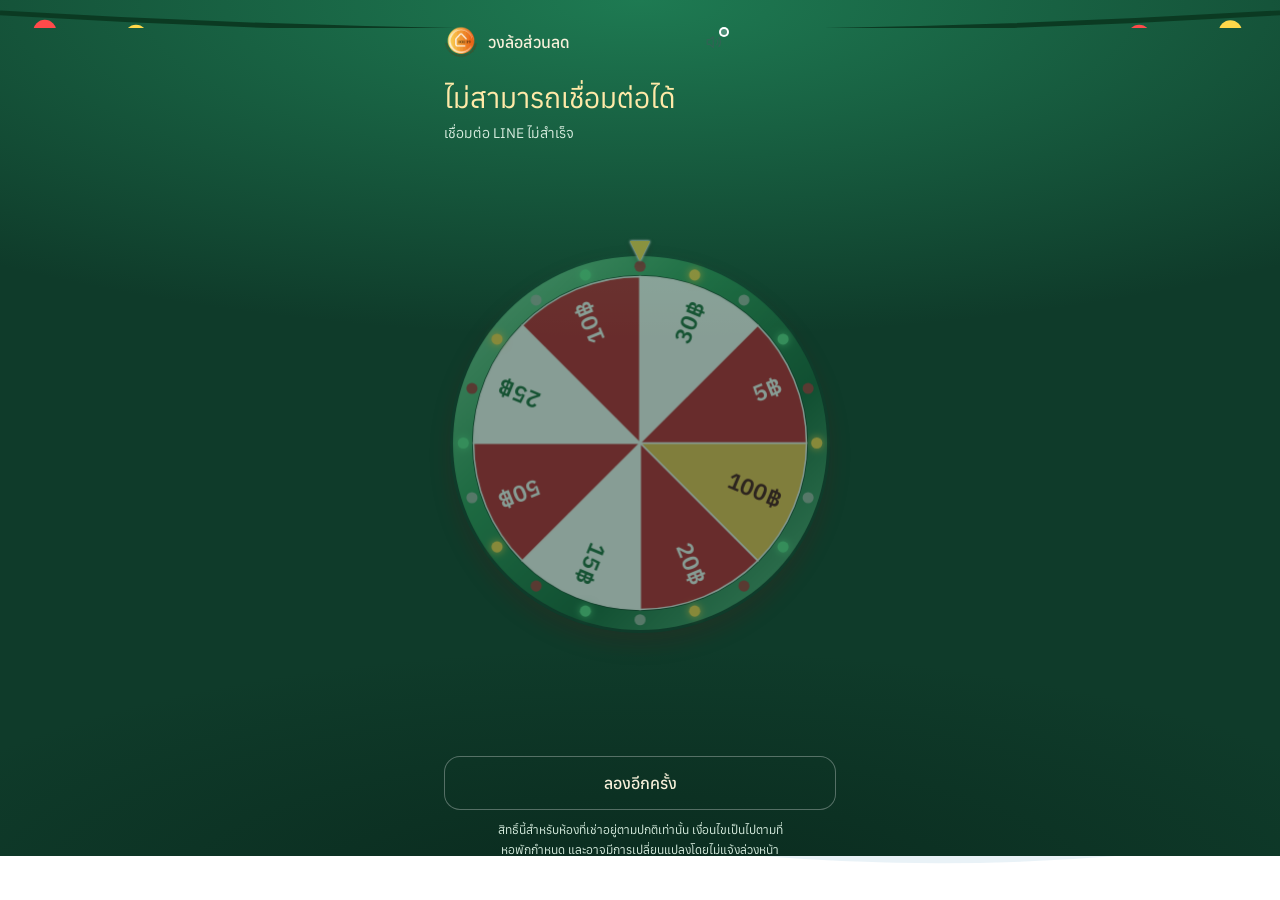
==== commit 6b6f25cd: "Add files via upload" ====
--- a/index.html
+++ b/index.html
@@ -164,8 +164,24 @@
   <div class="dock">
     <p class="notice" id="instruction" aria-live="polite"></p>
     <button class="btn primary hide" id="startBtn" type="button">ลุ้นรางวัล</button>
-    <button class="btn primary claim" id="claimBtn" type="button">ตกลง</button>
+    <div class="claim-row" id="claimRow">
+      <button class="btn ghost respin" id="respinBtn" type="button" style="display:none;"></button>
+      <button class="btn primary claim" id="claimBtn" type="button">ตกลง</button>
+    </div>
     <button class="btn ghost" id="retryBtn" type="button" style="display:none;">ลองอีกครั้ง</button>
+  </div>
+
+  <!-- หน้ายืนยันหมุนใหม่ -->
+  <div class="respin-sheet" id="respinSheet" hidden>
+    <div class="respin-card" role="dialog" aria-modal="true" aria-labelledby="respinTitle">
+      <h3 id="respinTitle">ใช้ <span id="respinCost">–</span> แต้มเช็คอิน ลุ้นอีกครั้งไหม?</h3>
+      <p>ตอนนี้คุณได้ส่วนลด <b><span id="respinOld">–</span> บาท</b></p>
+      <p>ถ้าลุ้นอีกครั้ง ส่วนลดใหม่จะ<b>แทนที่ส่วนลดเดิม</b><br>อาจได้ <b>เท่าเดิมหรือมากกว่า</b> ไม่ต่ำกว่าเดิมแน่นอน<br>แต้มที่ใช้แล้ว<b>ไม่คืน</b> แม้ได้เท่าเดิม</p>
+      <div class="respin-row">
+        <button type="button" class="respin-no" id="respinNo">ไม่ลุ้น</button>
+        <button type="button" class="respin-yes" id="respinYes">ลุ้นอีกครั้ง · <span id="respinCost2">–</span> แต้ม</button>
+      </div>
+    </div>
   </div>
 
 
--- a/style.css
+++ b/style.css
@@ -727,4 +727,54 @@
 }
 html[data-fest="loykrathong"] .app[data-jp="1"][data-state="result"] .title, html[data-fest="christmas"] .app[data-jp="1"][data-state="result"] .title{
   background-image:linear-gradient(90deg,#E0A21C 0%,#FFD966 30%,#FFF3C4 50%,#FFD966 70%,#E0A21C 100%);   /* พื้นมืด ใช้ทองสว่าง */
-}+}
+
+/* ============================================================
+   หมุนใหม่ด้วยแต้ม — ปุ่มรองใต้ "ตกลง" + หน้ายืนยัน
+   ============================================================ */
+/* ปุ่มคู่ (ตอนมีสิทธิ์ลุ้นอีกครั้ง): ลุ้นอีกครั้ง (ซ้าย รอง) + ตกลง (ขวา หลัก) — ไม่มีสิทธิ์ = ปุ่มตกลงเต็มเหมือนเดิม */
+.claim-row{ display:contents; }
+.claim-row.two{ display:flex; gap:10px; align-items:stretch; width:min(92%,340px); margin:0 auto; }
+.claim-row.two .btn.primary.claim{ flex:1 1 0; width:auto; margin:0; height:58px; display:flex; align-items:center; justify-content:center; }
+.btn.ghost.respin{
+  --rs-fg:var(--red-deep); --rs-bd:var(--gold-deep);
+  --rs-bg:linear-gradient(180deg,#FFFBEA 0%,#FFEFC0 100%);
+  flex:1 1 0; width:auto; margin:0; height:58px; border-radius:999px; padding:0 10px;
+  display:flex; align-items:center; justify-content:center; gap:7px; white-space:nowrap;
+  font-size:15px; font-weight:600; letter-spacing:.01em; color:var(--rs-fg);
+  background:var(--rs-bg);
+  box-shadow:inset 0 0 0 1.5px var(--rs-bd), inset 0 2px 0 rgba(255,255,255,.7), 0 8px 16px -10px rgba(0,0,0,.35);
+}
+.btn.ghost.respin:hover{ background:var(--rs-bg); filter:brightness(1.03); }
+/* ไอคอนลูกศรวนกลับ บอกว่า "ลองอีกครั้ง" (ต่างจากปุ่มตกลงที่ไม่มีไอคอน) */
+.btn.ghost.respin::before{
+  content:""; flex:none; width:18px; height:18px; background:currentColor;
+  -webkit-mask:url("data:image/svg+xml,%3Csvg xmlns='http://www.w3.org/2000/svg' viewBox='0 0 24 24' fill='none' stroke='black' stroke-width='2.6' stroke-linecap='round' stroke-linejoin='round'%3E%3Cpath d='M20 12a8 8 0 1 1-2.6-5.9'/%3E%3Cpath d='M20 4v5h-5'/%3E%3C/svg%3E") center/contain no-repeat;
+          mask:url("data:image/svg+xml,%3Csvg xmlns='http://www.w3.org/2000/svg' viewBox='0 0 24 24' fill='none' stroke='black' stroke-width='2.6' stroke-linecap='round' stroke-linejoin='round'%3E%3Cpath d='M20 12a8 8 0 1 1-2.6-5.9'/%3E%3Cpath d='M20 4v5h-5'/%3E%3C/svg%3E") center/contain no-repeat;
+}
+html[data-fest="valentine"] .btn.ghost.respin{ --rs-fg:#A31342; --rs-bd:#E0315B; --rs-bg:linear-gradient(180deg,#FFF5F8 0%,#FFD9E4 100%); }
+html[data-fest="songkran"] .btn.ghost.respin{ --rs-fg:#065A7A; --rs-bd:#1597C2; --rs-bg:linear-gradient(180deg,#F4FCFF 0%,#CDEFFA 100%); }
+html[data-fest="loykrathong"] .btn.ghost.respin{ --rs-fg:#FFE08A; --rs-bd:#E8B94A; --rs-bg:linear-gradient(180deg,rgba(255,224,138,.16) 0%,rgba(255,224,138,.07) 100%); }
+html[data-fest="christmas"] .btn.ghost.respin{ --rs-fg:#FFE9A8; --rs-bd:#F2C14E; --rs-bg:linear-gradient(180deg,rgba(255,233,168,.16) 0%,rgba(255,233,168,.07) 100%); }
+.respin-sheet{ position:fixed; inset:0; z-index:300; display:flex; align-items:flex-end; justify-content:center;
+  background:rgba(28,35,32,.45); -webkit-backdrop-filter:blur(3px); backdrop-filter:blur(3px); }
+.respin-sheet[hidden]{ display:none; }
+.respin-card{ width:100%; max-width:440px; background:#fff; color:#2B1A1A; text-align:center;
+  border-radius:24px 24px 0 0; padding:26px 24px max(28px, env(safe-area-inset-bottom)); animation:respinUp .28s ease-out; }
+@keyframes respinUp{ from{ transform:translateY(24px); opacity:0; } to{ transform:none; opacity:1; } }
+.respin-card h3{ margin:0 0 8px; font-size:17px; font-weight:600; }
+.respin-card p{ margin:0 0 6px; font-size:14px; line-height:1.65; color:#6B5A5A; }
+.respin-card b{ color:#B3121F; }
+.respin-card .muted{ color:#8A7B7B; }
+.respin-row{ display:flex; gap:10px; margin-top:18px; }
+.respin-row button{ flex:1; height:48px; border-radius:999px; border:0; font:500 15px inherit; font-family:inherit; cursor:pointer; }
+.respin-no{ background:#F1ECE8; color:#2B1A1A; }
+.respin-yes{ background:linear-gradient(180deg,#E0303D,#86101A); color:#FFF6DA; }
+@media (prefers-reduced-motion: reduce){ .respin-card{ animation:none; } }
+
+/* ปุ่มลุ้นอีกครั้ง: เลื่อนเข้าเบาๆ แล้วลูกศรหมุนครบรอบเดียว (ไม่วนซ้ำ) */
+.btn.ghost.respin.in{ animation:rsIn .45s cubic-bezier(.2,.8,.2,1) both; }
+.btn.ghost.respin.in::before{ animation:rsSpin .9s cubic-bezier(.45,0,.2,1) .45s 1 both; }
+@keyframes rsIn{ from{ opacity:0; transform:translateX(-12px) scale(.94); } to{ opacity:1; transform:none; } }
+@keyframes rsSpin{ from{ transform:rotate(0); } to{ transform:rotate(-360deg); } }
+@media (prefers-reduced-motion: reduce){ .btn.ghost.respin.in, .btn.ghost.respin.in::before{ animation:none; } }
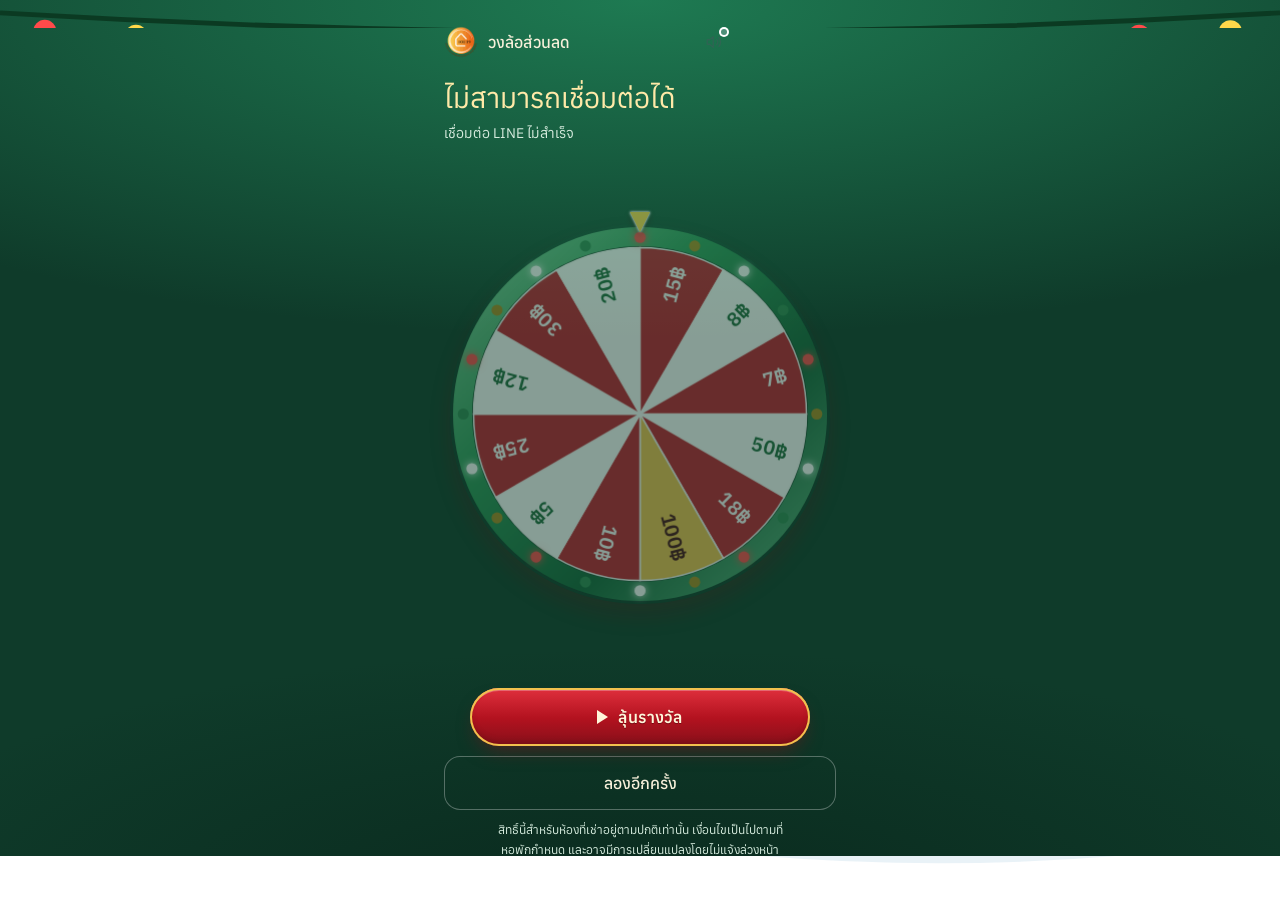
==== commit c06da603: "Add files via upload" ====
--- a/index.html
+++ b/index.html
@@ -1,215 +1,232 @@
-<!DOCTYPE html>
-<html lang="th">
-<head>
-  <meta charset="UTF-8">
-  <meta name="viewport" content="width=device-width, initial-scale=1.0, viewport-fit=cover">
-  <title>วงล้อส่วนลด</title>
-  <meta name="description" content="เช็คอินครบตามเกณฑ์และชำระบิลตรงเวลา เพื่อรับสิทธิ์ลุ้นส่วนลดค่าเช่า">
-  <meta name="theme-color" content="#FBF4EE">
-  <meta property="og:title" content="วงล้อส่วนลด">
-  <meta property="og:description" content="เช็คอินครบตามเกณฑ์และชำระบิลตรงเวลา เพื่อรับสิทธิ์ลุ้นส่วนลดค่าเช่า">
-  <meta property="og:type" content="website">
-  <link rel="icon" href="data:image/svg+xml,%3Csvg xmlns='http://www.w3.org/2000/svg' viewBox='0 0 32 32'%3E%3Crect width='32' height='32' rx='8' fill='%231C2320'/%3E%3Cpath d='M9 12.5A1.5 1.5 0 0 1 10.5 11h11a1.5 1.5 0 0 1 1.5 1.5V14a2 2 0 0 0 0 4v1.5a1.5 1.5 0 0 1-1.5 1.5h-11A1.5 1.5 0 0 1 9 19.5V18a2 2 0 0 0 0-4z' fill='%23F0F1EF'/%3E%3C/svg%3E">
-
-  <link rel="preconnect" href="https://fonts.googleapis.com">
-  <link rel="preconnect" href="https://fonts.gstatic.com" crossorigin>
-  <link rel="preconnect" href="https://static.line-scdn.net">
-  <link rel="preconnect" href="https://script.google.com">
-  <link rel="preconnect" href="https://script.googleusercontent.com" crossorigin>
-  <link rel="stylesheet" href="https://fonts.googleapis.com/css2?family=Anuphan:wght@200;300;400;500;600&display=swap">
-  <link rel="stylesheet" href="style.css">
-  <link rel="preload" href="assets/logo.png" as="image">
-
-  <script src="https://static.line-scdn.net/liff/edge/2/sdk.js" defer></script>
-  <script>
-    /* เลือกธีมเทศกาลตั้งแต่ก่อนหน้าจอแรกขึ้น (ให้หน้า "กรุณารอสักครู่" สีตรงธีม) — app.js ใช้ตารางเดียวกันนี้ */
-    window.FEST_PERIODS = [
-      { name: 'valentine',   from: '02-01', to: '02-29' },
-      { name: 'songkran',    from: '04-01', to: '04-30' },
-      { name: 'loykrathong', from: '11-01', to: '11-30' },
-      { name: 'christmas',   from: '12-01', to: '12-31' }
-    ];
-    (function () {
-      try {
-        var q = new URLSearchParams(location.search).get('fest');
-        var md = new Date(Date.now() + 7 * 3600e3).toISOString().slice(5, 10), n = null;
-        window.FEST_PERIODS.forEach(function (f) { if (md >= f.from && md <= f.to) n = f.name; });
-        if (q && window.FEST_PERIODS.some(function (f) { return f.name === q; })) n = q;
-        if (n) document.documentElement.dataset.fest = n;
-      } catch (e) {}
-    })();
-  </script>
-  <style>
-    /* boot mask อยู่ inline เพื่อให้ขึ้นทันทีก่อน style.css โหลดเสร็จ */
-    #boot-mask {
-      position: fixed; inset: 0; z-index: 9999;
-      background: #F7F7F5;   /* กลางๆ ไม่ตามธีม — ให้หน้าวงล้อเป็นตัวเด่น */
-      display: flex; flex-direction: column; align-items: center; justify-content: center;
-      gap: 14px;
-      font-family: 'Anuphan', 'Sarabun', system-ui, -apple-system, 'Noto Sans Thai', sans-serif;
-      transition: opacity .35s ease;
-    }
-    #boot-mask.fade-out { opacity: 0; pointer-events: none; }
-    #boot-mask .boot-ring {
-      width: 22px; height: 22px; border-radius: 50%;
-      border: 1.5px solid rgba(28, 35, 32, .14);
-      border-top-color: #1C2320;
-      animation: bootSpin .9s linear infinite;
-    }
-    #boot-mask .boot-text { font-size: 13px; color: #5E6864; }
-    @keyframes bootSpin { to { transform: rotate(360deg); } }
-    @media (prefers-reduced-motion: reduce) { #boot-mask .boot-ring { animation-duration: 3s; } }
-  </style>
-</head>
-<body>
-
-<div id="boot-mask" role="status">
-  <div class="boot-ring"></div>
-  <div class="boot-text">กรุณารอสักครู่</div>
-</div>
-
-<div class="app" id="revealCard" data-state="loading">
-  <div class="fest-top" aria-hidden="true">
-    <svg data-for="valentine" viewBox="0 0 400 24" preserveAspectRatio="xMidYMin slice"><path d="M0 3Q200 12 400 3" stroke="#E0315B" stroke-opacity=".5" fill="none"/><path transform="translate(18 5) scale(0.5)" d="M12 21C3 14 0 10 0 6.5A6 6 0 0 1 12 4a6 6 0 0 1 12 2.5C24 10 21 14 12 21z" fill="#E0315B"/><path transform="translate(60 5) scale(0.5)" d="M12 21C3 14 0 10 0 6.5A6 6 0 0 1 12 4a6 6 0 0 1 12 2.5C24 10 21 14 12 21z" fill="#FFFFFF"/><path transform="translate(102 5) scale(0.5)" d="M12 21C3 14 0 10 0 6.5A6 6 0 0 1 12 4a6 6 0 0 1 12 2.5C24 10 21 14 12 21z" fill="#FF8FB0"/><path transform="translate(144 5) scale(0.5)" d="M12 21C3 14 0 10 0 6.5A6 6 0 0 1 12 4a6 6 0 0 1 12 2.5C24 10 21 14 12 21z" fill="#C2185B"/><path transform="translate(186 5) scale(0.5)" d="M12 21C3 14 0 10 0 6.5A6 6 0 0 1 12 4a6 6 0 0 1 12 2.5C24 10 21 14 12 21z" fill="#E0315B"/><path transform="translate(228 5) scale(0.5)" d="M12 21C3 14 0 10 0 6.5A6 6 0 0 1 12 4a6 6 0 0 1 12 2.5C24 10 21 14 12 21z" fill="#FFFFFF"/><path transform="translate(270 5) scale(0.5)" d="M12 21C3 14 0 10 0 6.5A6 6 0 0 1 12 4a6 6 0 0 1 12 2.5C24 10 21 14 12 21z" fill="#FF8FB0"/><path transform="translate(312 5) scale(0.5)" d="M12 21C3 14 0 10 0 6.5A6 6 0 0 1 12 4a6 6 0 0 1 12 2.5C24 10 21 14 12 21z" fill="#C2185B"/><path transform="translate(354 5) scale(0.5)" d="M12 21C3 14 0 10 0 6.5A6 6 0 0 1 12 4a6 6 0 0 1 12 2.5C24 10 21 14 12 21z" fill="#E0315B"/><path transform="translate(396 5) scale(0.5)" d="M12 21C3 14 0 10 0 6.5A6 6 0 0 1 12 4a6 6 0 0 1 12 2.5C24 10 21 14 12 21z" fill="#FFFFFF"/></svg>
-    <svg data-for="songkran" viewBox="0 0 400 24" preserveAspectRatio="xMidYMin slice"><path d="M0 8Q200 18 400 8" stroke="#2E8A4F" stroke-opacity=".5" fill="none" stroke-width="1.4"/><circle cx="18.2" cy="8.0" r="3" fill="#FFB000"/><circle cx="16.1" cy="11.6" r="3" fill="#FFB000"/><circle cx="11.9" cy="11.6" r="3" fill="#FFB000"/><circle cx="9.8" cy="8.0" r="3" fill="#FFB000"/><circle cx="11.9" cy="4.4" r="3" fill="#FFB000"/><circle cx="16.1" cy="4.4" r="3" fill="#FFB000"/><circle cx="14" cy="8" r="2.6" fill="#C45A00"/><circle cx="48.2" cy="13.0" r="3" fill="#FFB000"/><circle cx="46.1" cy="16.6" r="3" fill="#FFB000"/><circle cx="41.9" cy="16.6" r="3" fill="#FFB000"/><circle cx="39.8" cy="13.0" r="3" fill="#FFB000"/><circle cx="41.9" cy="9.4" r="3" fill="#FFB000"/><circle cx="46.1" cy="9.4" r="3" fill="#FFB000"/><circle cx="44" cy="13" r="2.6" fill="#C45A00"/><circle cx="78.2" cy="8.0" r="3" fill="#FFB000"/><circle cx="76.1" cy="11.6" r="3" fill="#FFB000"/><circle cx="71.9" cy="11.6" r="3" fill="#FFB000"/><circle cx="69.8" cy="8.0" r="3" fill="#FFB000"/><circle cx="71.9" cy="4.4" r="3" fill="#FFB000"/><circle cx="76.1" cy="4.4" r="3" fill="#FFB000"/><circle cx="74" cy="8" r="2.6" fill="#C45A00"/><circle cx="108.2" cy="13.0" r="3" fill="#FFB000"/><circle cx="106.1" cy="16.6" r="3" fill="#FFB000"/><circle cx="101.9" cy="16.6" r="3" fill="#FFB000"/><circle cx="99.8" cy="13.0" r="3" fill="#FFB000"/><circle cx="101.9" cy="9.4" r="3" fill="#FFB000"/><circle cx="106.1" cy="9.4" r="3" fill="#FFB000"/><circle cx="104" cy="13" r="2.6" fill="#C45A00"/><circle cx="138.2" cy="8.0" r="3" fill="#FFB000"/><circle cx="136.1" cy="11.6" r="3" fill="#FFB000"/><circle cx="131.9" cy="11.6" r="3" fill="#FFB000"/><circle cx="129.8" cy="8.0" r="3" fill="#FFB000"/><circle cx="131.9" cy="4.4" r="3" fill="#FFB000"/><circle cx="136.1" cy="4.4" r="3" fill="#FFB000"/><circle cx="134" cy="8" r="2.6" fill="#C45A00"/><circle cx="168.2" cy="13.0" r="3" fill="#FFB000"/><circle cx="166.1" cy="16.6" r="3" fill="#FFB000"/><circle cx="161.9" cy="16.6" r="3" fill="#FFB000"/><circle cx="159.8" cy="13.0" r="3" fill="#FFB000"/><circle cx="161.9" cy="9.4" r="3" fill="#FFB000"/><circle cx="166.1" cy="9.4" r="3" fill="#FFB000"/><circle cx="164" cy="13" r="2.6" fill="#C45A00"/><circle cx="198.2" cy="8.0" r="3" fill="#FFB000"/><circle cx="196.1" cy="11.6" r="3" fill="#FFB000"/><circle cx="191.9" cy="11.6" r="3" fill="#FFB000"/><circle cx="189.8" cy="8.0" r="3" fill="#FFB000"/><circle cx="191.9" cy="4.4" r="3" fill="#FFB000"/><circle cx="196.1" cy="4.4" r="3" fill="#FFB000"/><circle cx="194" cy="8" r="2.6" fill="#C45A00"/><circle cx="228.2" cy="13.0" r="3" fill="#FFB000"/><circle cx="226.1" cy="16.6" r="3" fill="#FFB000"/><circle cx="221.9" cy="16.6" r="3" fill="#FFB000"/><circle cx="219.8" cy="13.0" r="3" fill="#FFB000"/><circle cx="221.9" cy="9.4" r="3" fill="#FFB000"/><circle cx="226.1" cy="9.4" r="3" fill="#FFB000"/><circle cx="224" cy="13" r="2.6" fill="#C45A00"/><circle cx="258.2" cy="8.0" r="3" fill="#FFB000"/><circle cx="256.1" cy="11.6" r="3" fill="#FFB000"/><circle cx="251.9" cy="11.6" r="3" fill="#FFB000"/><circle cx="249.8" cy="8.0" r="3" fill="#FFB000"/><circle cx="251.9" cy="4.4" r="3" fill="#FFB000"/><circle cx="256.1" cy="4.4" r="3" fill="#FFB000"/><circle cx="254" cy="8" r="2.6" fill="#C45A00"/><circle cx="288.2" cy="13.0" r="3" fill="#FFB000"/><circle cx="286.1" cy="16.6" r="3" fill="#FFB000"/><circle cx="281.9" cy="16.6" r="3" fill="#FFB000"/><circle cx="279.8" cy="13.0" r="3" fill="#FFB000"/><circle cx="281.9" cy="9.4" r="3" fill="#FFB000"/><circle cx="286.1" cy="9.4" r="3" fill="#FFB000"/><circle cx="284" cy="13" r="2.6" fill="#C45A00"/><circle cx="318.2" cy="8.0" r="3" fill="#FFB000"/><circle cx="316.1" cy="11.6" r="3" fill="#FFB000"/><circle cx="311.9" cy="11.6" r="3" fill="#FFB000"/><circle cx="309.8" cy="8.0" r="3" fill="#FFB000"/><circle cx="311.9" cy="4.4" r="3" fill="#FFB000"/><circle cx="316.1" cy="4.4" r="3" fill="#FFB000"/><circle cx="314" cy="8" r="2.6" fill="#C45A00"/><circle cx="348.2" cy="13.0" r="3" fill="#FFB000"/><circle cx="346.1" cy="16.6" r="3" fill="#FFB000"/><circle cx="341.9" cy="16.6" r="3" fill="#FFB000"/><circle cx="339.8" cy="13.0" r="3" fill="#FFB000"/><circle cx="341.9" cy="9.4" r="3" fill="#FFB000"/><circle cx="346.1" cy="9.4" r="3" fill="#FFB000"/><circle cx="344" cy="13" r="2.6" fill="#C45A00"/><circle cx="378.2" cy="8.0" r="3" fill="#FFB000"/><circle cx="376.1" cy="11.6" r="3" fill="#FFB000"/><circle cx="371.9" cy="11.6" r="3" fill="#FFB000"/><circle cx="369.8" cy="8.0" r="3" fill="#FFB000"/><circle cx="371.9" cy="4.4" r="3" fill="#FFB000"/><circle cx="376.1" cy="4.4" r="3" fill="#FFB000"/><circle cx="374" cy="8" r="2.6" fill="#C45A00"/><circle cx="408.2" cy="13.0" r="3" fill="#FFB000"/><circle cx="406.1" cy="16.6" r="3" fill="#FFB000"/><circle cx="401.9" cy="16.6" r="3" fill="#FFB000"/><circle cx="399.8" cy="13.0" r="3" fill="#FFB000"/><circle cx="401.9" cy="9.4" r="3" fill="#FFB000"/><circle cx="406.1" cy="9.4" r="3" fill="#FFB000"/><circle cx="404" cy="13" r="2.6" fill="#C45A00"/></svg>
-    <svg data-for="loykrathong" viewBox="0 0 400 28" preserveAspectRatio="xMidYMin slice"><defs><radialGradient id="glw" cx=".5" cy=".6"><stop offset="0" stop-color="#FFF3C4"/><stop offset="1" stop-color="#FF9F1C" stop-opacity="0"/></radialGradient></defs><line x1="30" y1="0" x2="30" y2="2" stroke="#E8B94A" stroke-width="1"/><rect x="25" y="2" width="10" height="13" rx="3" fill="#FF9F1C"/><rect x="25" y="2" width="10" height="13" rx="3" fill="url(#glw)" /><rect x="27" y="0" width="6" height="2" fill="#E8B94A"/><line x1="92" y1="0" x2="92" y2="6" stroke="#E8B94A" stroke-width="1"/><rect x="87" y="6" width="10" height="13" rx="3" fill="#FF9F1C"/><rect x="87" y="6" width="10" height="13" rx="3" fill="url(#glw)" /><rect x="89" y="4" width="6" height="2" fill="#E8B94A"/><line x1="154" y1="0" x2="154" y2="10" stroke="#E8B94A" stroke-width="1"/><rect x="149" y="10" width="10" height="13" rx="3" fill="#FF9F1C"/><rect x="149" y="10" width="10" height="13" rx="3" fill="url(#glw)" /><rect x="151" y="8" width="6" height="2" fill="#E8B94A"/><line x1="216" y1="0" x2="216" y2="2" stroke="#E8B94A" stroke-width="1"/><rect x="211" y="2" width="10" height="13" rx="3" fill="#FF9F1C"/><rect x="211" y="2" width="10" height="13" rx="3" fill="url(#glw)" /><rect x="213" y="0" width="6" height="2" fill="#E8B94A"/><line x1="278" y1="0" x2="278" y2="6" stroke="#E8B94A" stroke-width="1"/><rect x="273" y="6" width="10" height="13" rx="3" fill="#FF9F1C"/><rect x="273" y="6" width="10" height="13" rx="3" fill="url(#glw)" /><rect x="275" y="4" width="6" height="2" fill="#E8B94A"/><line x1="340" y1="0" x2="340" y2="10" stroke="#E8B94A" stroke-width="1"/><rect x="335" y="10" width="10" height="13" rx="3" fill="#FF9F1C"/><rect x="335" y="10" width="10" height="13" rx="3" fill="url(#glw)" /><rect x="337" y="8" width="6" height="2" fill="#E8B94A"/><line x1="402" y1="0" x2="402" y2="2" stroke="#E8B94A" stroke-width="1"/><rect x="397" y="2" width="10" height="13" rx="3" fill="#FF9F1C"/><rect x="397" y="2" width="10" height="13" rx="3" fill="url(#glw)" /><rect x="399" y="0" width="6" height="2" fill="#E8B94A"/></svg>
-    <svg data-for="christmas" viewBox="0 0 400 24" preserveAspectRatio="xMidYMin slice"><path d="M0 4Q200 16 400 4" stroke="#0B3A22" stroke-width="1.5" fill="none"/><circle cx="14.0" cy="9.8" r="3.6" fill="#FF4A4A"/><circle cx="42.5" cy="11.3" r="3.6" fill="#FFD84A"/><circle cx="71.0" cy="12.5" r="3.6" fill="#FFFFFF"/><circle cx="99.5" cy="13.5" r="3.6" fill="#5CE08A"/><circle cx="128.0" cy="14.2" r="3.6" fill="#FF4A4A"/><circle cx="156.5" cy="14.7" r="3.6" fill="#FFD84A"/><circle cx="185.0" cy="15.0" r="3.6" fill="#FFFFFF"/><circle cx="213.5" cy="15.0" r="3.6" fill="#5CE08A"/><circle cx="242.0" cy="14.7" r="3.6" fill="#FF4A4A"/><circle cx="270.5" cy="14.3" r="3.6" fill="#FFD84A"/><circle cx="299.0" cy="13.5" r="3.6" fill="#FFFFFF"/><circle cx="327.5" cy="12.6" r="3.6" fill="#5CE08A"/><circle cx="356.0" cy="11.3" r="3.6" fill="#FF4A4A"/><circle cx="384.5" cy="9.9" r="3.6" fill="#FFD84A"/></svg>
-  </div>
-
-  <div class="fest-particles" aria-hidden="true"><i></i><i></i><i></i><i></i><i></i><i></i><i></i><i></i><i></i><i></i></div>
-  <div class="fest-bottom" data-for="songkran" aria-hidden="true"><svg viewBox="0 0 400 58" preserveAspectRatio="xMidYMax slice">
-    <defs><linearGradient id="gsk" x1="0" y1="0" x2="0" y2="1"><stop offset="0" stop-color="#8FE0F8" stop-opacity=".8"/><stop offset="1" stop-color="#2AA7D2"/></linearGradient></defs>
-    <path d="M0 20 Q50 8 100 20 T200 20 T300 20 T400 20 V58 H0Z" fill="url(#gsk)" opacity=".5"/>
-    <path d="M0 32 Q50 20 100 32 T200 32 T300 32 T400 32 V58 H0Z" fill="url(#gsk)"/>
-    <g fill="#FFB000"><circle cx="70" cy="30" r="7"/><circle cx="168" cy="36" r="6"/><circle cx="262" cy="30" r="7"/><circle cx="348" cy="36" r="6"/></g>
-    <g fill="#C45A00"><circle cx="70" cy="30" r="2.6"/><circle cx="168" cy="36" r="2.3"/><circle cx="262" cy="30" r="2.6"/><circle cx="348" cy="36" r="2.3"/></g></svg></div>
-  <div class="fest-bottom" data-for="valentine" aria-hidden="true"><svg viewBox="0 0 400 58" preserveAspectRatio="xMidYMax slice">
-    <defs><linearGradient id="gvl" x1="0" y1="0" x2="0" y2="1"><stop offset="0" stop-color="#FFB3C7" stop-opacity=".85"/><stop offset="1" stop-color="#F0709A"/></linearGradient></defs>
-    <path d="M0 22 Q50 10 100 22 T200 22 T300 22 T400 22 V58 H0Z" fill="url(#gvl)" opacity=".5"/>
-    <path d="M0 34 Q50 22 100 34 T200 34 T300 34 T400 34 V58 H0Z" fill="url(#gvl)"/>
-    <g fill="#FFFFFF"><path transform="translate(60 30) scale(.5)" d="M12 21C3 14 0 10 0 6.5A6 6 0 0 1 12 4a6 6 0 0 1 12 2.5C24 10 21 14 12 21z"/><path transform="translate(170 38) scale(.42)" d="M12 21C3 14 0 10 0 6.5A6 6 0 0 1 12 4a6 6 0 0 1 12 2.5C24 10 21 14 12 21z"/><path transform="translate(258 30) scale(.5)" d="M12 21C3 14 0 10 0 6.5A6 6 0 0 1 12 4a6 6 0 0 1 12 2.5C24 10 21 14 12 21z"/><path transform="translate(340 38) scale(.42)" d="M12 21C3 14 0 10 0 6.5A6 6 0 0 1 12 4a6 6 0 0 1 12 2.5C24 10 21 14 12 21z"/></g></svg></div>
-  <div class="fest-bottom" data-for="loykrathong" aria-hidden="true"><svg viewBox="0 0 400 58" preserveAspectRatio="xMidYMax slice"><defs><linearGradient id="lkwt" x1="0" y1="0" x2="0" y2="1"><stop offset="0" stop-color="#27489A"/><stop offset="1" stop-color="#0A1740"/></linearGradient><radialGradient id="lkfg"><stop offset="0" stop-color="#FFE9A8" stop-opacity=".95"/><stop offset="1" stop-color="#FF9F1C" stop-opacity="0"/></radialGradient></defs><path d="M0 30 Q50 22 100 30 T200 30 T300 30 T400 30 V58 H0Z" fill="url(#lkwt)" opacity=".7"/><path d="M0 39 Q50 31 100 39 T200 39 T300 39 T400 39 V58 H0Z" fill="url(#lkwt)"/><ellipse cx="200" cy="48" rx="20" ry="2.4" fill="#FFB62E" opacity=".3"/><path d="M191 52h18M195 55h10" stroke="#FFE9A8" stroke-opacity=".4" stroke-width="1" stroke-linecap="round"/><ellipse cx="70" cy="39.86" rx="10.54" ry="2.604" fill="#1F6B3A"/><path d="M59.46 39.24Q70 42.96 80.53999999999999 39.24Q70 36.14 59.46 39.24Z" fill="#3FA55A"/><path d="M60.7 37.69L59.584 40.79" stroke="#1F6B3A" stroke-width=".7" opacity=".8"/><path d="M63.8 37.69L63.056 40.79" stroke="#1F6B3A" stroke-width=".7" opacity=".8"/><path d="M66.9 37.69L66.528 40.79" stroke="#1F6B3A" stroke-width=".7" opacity=".8"/><path d="M70.0 37.69L70.0 40.79" stroke="#1F6B3A" stroke-width=".7" opacity=".8"/><path d="M73.1 37.69L73.472 40.79" stroke="#1F6B3A" stroke-width=".7" opacity=".8"/><path d="M76.2 37.69L76.944 40.79" stroke="#1F6B3A" stroke-width=".7" opacity=".8"/><path d="M79.3 37.69L80.416 40.79" stroke="#1F6B3A" stroke-width=".7" opacity=".8"/><circle cx="61.32" cy="38.62" r="1.116" fill="#FFB000"/><circle cx="65.66" cy="38.62" r="1.116" fill="#FFB000"/><circle cx="74.34" cy="38.62" r="1.116" fill="#FFB000"/><circle cx="78.68" cy="38.62" r="1.116" fill="#FFB000"/><ellipse cx="70" cy="34.28" rx="1.6864" ry="3.9525" fill="#F47FA6" stroke="#fff" stroke-opacity=".5" stroke-width=".4" transform="rotate(-62 70 38)"/><ellipse cx="70" cy="34.28" rx="1.6864" ry="3.9525" fill="#F47FA6" stroke="#fff" stroke-opacity=".5" stroke-width=".4" transform="rotate(62 70 38)"/><ellipse cx="70" cy="34.28" rx="1.984" ry="4.65" fill="#FFB3C7" stroke="#fff" stroke-opacity=".5" stroke-width=".4" transform="rotate(-34 70 38)"/><ellipse cx="70" cy="34.28" rx="1.984" ry="4.65" fill="#FFB3C7" stroke="#fff" stroke-opacity=".5" stroke-width=".4" transform="rotate(34 70 38)"/><ellipse cx="70" cy="34.28" rx="2.1824000000000003" ry="5.115000000000001" fill="#FFE3EC" stroke="#fff" stroke-opacity=".5" stroke-width=".4" transform="rotate(0 70 38)"/><path d="M67.52 35.52l-2 -12" stroke="#8B5A2B" stroke-width=".9"/><path d="M72.48 35.52l2 -12" stroke="#8B5A2B" stroke-width=".9"/><rect x="69.07" y="29.32" width="1.8599999999999999" height="6.82" rx="1" fill="#FFF3D6"/><circle cx="70" cy="26.22" r="4.96" fill="url(#lkfg)"/><path d="M70 23.740000000000002c1.24 1.612 1.612 2.232 1.612 3.1a1.612 1.612 0 0 1 -3.224 0c0 -1.4 .6 -2.4 1.612 -3.1z" fill="#FFB62E"/><circle cx="67.52" cy="27.46" r=".9" fill="#FF6B3D"/><circle cx="73.72" cy="27.46" r=".9" fill="#FF6B3D"/><ellipse cx="330" cy="39.86" rx="10.54" ry="2.604" fill="#1F6B3A"/><path d="M319.46 39.24Q330 42.96 340.54 39.24Q330 36.14 319.46 39.24Z" fill="#3FA55A"/><path d="M320.7 37.69L319.584 40.79" stroke="#1F6B3A" stroke-width=".7" opacity=".8"/><path d="M323.8 37.69L323.056 40.79" stroke="#1F6B3A" stroke-width=".7" opacity=".8"/><path d="M326.9 37.69L326.528 40.79" stroke="#1F6B3A" stroke-width=".7" opacity=".8"/><path d="M330.0 37.69L330.0 40.79" stroke="#1F6B3A" stroke-width=".7" opacity=".8"/><path d="M333.1 37.69L333.472 40.79" stroke="#1F6B3A" stroke-width=".7" opacity=".8"/><path d="M336.2 37.69L336.944 40.79" stroke="#1F6B3A" stroke-width=".7" opacity=".8"/><path d="M339.3 37.69L340.416 40.79" stroke="#1F6B3A" stroke-width=".7" opacity=".8"/><circle cx="321.32" cy="38.62" r="1.116" fill="#FFB000"/><circle cx="325.66" cy="38.62" r="1.116" fill="#FFB000"/><circle cx="334.34" cy="38.62" r="1.116" fill="#FFB000"/><circle cx="338.68" cy="38.62" r="1.116" fill="#FFB000"/><ellipse cx="330" cy="34.28" rx="1.6864" ry="3.9525" fill="#F47FA6" stroke="#fff" stroke-opacity=".5" stroke-width=".4" transform="rotate(-62 330 38)"/><ellipse cx="330" cy="34.28" rx="1.6864" ry="3.9525" fill="#F47FA6" stroke="#fff" stroke-opacity=".5" stroke-width=".4" transform="rotate(62 330 38)"/><ellipse cx="330" cy="34.28" rx="1.984" ry="4.65" fill="#FFB3C7" stroke="#fff" stroke-opacity=".5" stroke-width=".4" transform="rotate(-34 330 38)"/><ellipse cx="330" cy="34.28" rx="1.984" ry="4.65" fill="#FFB3C7" stroke="#fff" stroke-opacity=".5" stroke-width=".4" transform="rotate(34 330 38)"/><ellipse cx="330" cy="34.28" rx="2.1824000000000003" ry="5.115000000000001" fill="#FFE3EC" stroke="#fff" stroke-opacity=".5" stroke-width=".4" transform="rotate(0 330 38)"/><path d="M327.52 35.52l-2 -12" stroke="#8B5A2B" stroke-width=".9"/><path d="M332.48 35.52l2 -12" stroke="#8B5A2B" stroke-width=".9"/><rect x="329.07" y="29.32" width="1.8599999999999999" height="6.82" rx="1" fill="#FFF3D6"/><circle cx="330" cy="26.22" r="4.96" fill="url(#lkfg)"/><path d="M330 23.740000000000002c1.24 1.612 1.612 2.232 1.612 3.1a1.612 1.612 0 0 1 -3.224 0c0 -1.4 .6 -2.4 1.612 -3.1z" fill="#FFB62E"/><circle cx="327.52" cy="27.46" r=".9" fill="#FF6B3D"/><circle cx="333.72" cy="27.46" r=".9" fill="#FF6B3D"/><ellipse cx="200" cy="45.45" rx="19.549999999999997" ry="4.83" fill="#1F6B3A"/><path d="M180.45 44.3Q200 51.2 219.55 44.3Q200 38.55 180.45 44.3Z" fill="#3FA55A"/><path d="M182.75 41.425L180.68 47.175" stroke="#1F6B3A" stroke-width=".7" opacity=".8"/><path d="M188.5 41.425L187.12 47.175" stroke="#1F6B3A" stroke-width=".7" opacity=".8"/><path d="M194.25 41.425L193.56 47.175" stroke="#1F6B3A" stroke-width=".7" opacity=".8"/><path d="M200.0 41.425L200.0 47.175" stroke="#1F6B3A" stroke-width=".7" opacity=".8"/><path d="M205.75 41.425L206.44 47.175" stroke="#1F6B3A" stroke-width=".7" opacity=".8"/><path d="M211.5 41.425L212.88 47.175" stroke="#1F6B3A" stroke-width=".7" opacity=".8"/><path d="M217.25 41.425L219.32 47.175" stroke="#1F6B3A" stroke-width=".7" opacity=".8"/><circle cx="183.9" cy="43.15" r="2.07" fill="#FFB000"/><circle cx="191.95" cy="43.15" r="2.07" fill="#FFB000"/><circle cx="208.05" cy="43.15" r="2.07" fill="#FFB000"/><circle cx="216.1" cy="43.15" r="2.07" fill="#FFB000"/><ellipse cx="200" cy="35.1" rx="3.1279999999999997" ry="7.33125" fill="#F47FA6" stroke="#fff" stroke-opacity=".5" stroke-width=".4" transform="rotate(-62 200 42)"/><ellipse cx="200" cy="35.1" rx="3.1279999999999997" ry="7.33125" fill="#F47FA6" stroke="#fff" stroke-opacity=".5" stroke-width=".4" transform="rotate(62 200 42)"/><ellipse cx="200" cy="35.1" rx="3.6799999999999997" ry="8.625" fill="#FFB3C7" stroke="#fff" stroke-opacity=".5" stroke-width=".4" transform="rotate(-34 200 42)"/><ellipse cx="200" cy="35.1" rx="3.6799999999999997" ry="8.625" fill="#FFB3C7" stroke="#fff" stroke-opacity=".5" stroke-width=".4" transform="rotate(34 200 42)"/><ellipse cx="200" cy="35.1" rx="4.048" ry="9.4875" fill="#FFE3EC" stroke="#fff" stroke-opacity=".5" stroke-width=".4" transform="rotate(0 200 42)"/><path d="M195.4 37.4l-2 -12" stroke="#8B5A2B" stroke-width=".9"/><path d="M204.6 37.4l2 -12" stroke="#8B5A2B" stroke-width=".9"/><rect x="198.275" y="25.900000000000002" width="3.4499999999999997" height="12.649999999999999" rx="1" fill="#FFF3D6"/><circle cx="200" cy="20.150000000000002" r="9.2" fill="url(#lkfg)"/><path d="M200 15.55c2.3 2.9899999999999998 2.9899999999999998 4.14 2.9899999999999998 5.75a2.9899999999999998 2.9899999999999998 0 0 1 -5.9799999999999995 0c0 -1.4 .6 -2.4 2.9899999999999998 -5.75z" fill="#FFB62E"/><circle cx="195.4" cy="22.450000000000003" r=".9" fill="#FF6B3D"/><circle cx="206.9" cy="22.450000000000003" r=".9" fill="#FF6B3D"/></svg></div>
-  <div class="fest-bottom" data-for="christmas" aria-hidden="true"><svg viewBox="0 0 400 58" preserveAspectRatio="xMidYMax slice">
-    <path d="M0 30 Q80 14 170 30 T340 28 T400 26 V58 H0Z" fill="#E9F2F7"/>
-    <path d="M0 40 Q100 26 200 40 T400 38 V58 H0Z" fill="#FFFFFF"/>
-    <g><rect x="39" y="30" width="4" height="8" fill="#6B4226"/><path d="M41 4 L30 20 H36 L27 32 H55 L46 20 H52Z" fill="#14653A"/><circle cx="38" cy="26" r="1.8" fill="#E0303D"/><circle cx="46" cy="22" r="1.6" fill="#FFD84A"/>
-      <rect x="353" y="28" width="4" height="8" fill="#6B4226"/><path d="M355 2 L344 18 H350 L341 30 H369 L360 18 H366Z" fill="#14653A"/><circle cx="352" cy="24" r="1.8" fill="#FFD84A"/><circle cx="360" cy="20" r="1.6" fill="#E0303D"/></g></svg></div>
-
-  <header class="topbar">
-    <div class="brandrow">
-      <img class="brand-logo" src="assets/logo.png" alt="โลโก้หอพัก">
-      <div class="brand">
-        <h1>วงล้อส่วนลด</h1>
-        <p class="room" id="cabRoomBadge"></p>
-      </div>
-    </div>
-    <div class="topbar-actions">
-      <button class="icon-btn" id="btn-music" type="button" aria-label="เปิด/ปิดเพลง" aria-pressed="false">
-        <svg class="icon-music-on" width="18" height="18" viewBox="0 0 24 24" fill="none" stroke="currentColor" stroke-width="1.75" stroke-linecap="round" stroke-linejoin="round" aria-hidden="true">
-          <path d="M11 5 6 9H3v6h3l5 4z"></path>
-          <path d="M15.5 8.5a5 5 0 0 1 0 7"></path>
-          <path d="M18.5 6a9 9 0 0 1 0 12"></path>
-        </svg>
-        <svg class="icon-music-off" width="18" height="18" viewBox="0 0 24 24" fill="none" stroke="currentColor" stroke-width="1.75" stroke-linecap="round" stroke-linejoin="round" aria-hidden="true">
-          <path d="M11 5 6 9H3v6h3l5 4z"></path>
-          <path d="M23 9 17 15"></path>
-          <path d="M17 9l6 6"></path>
-        </svg>
-      </button>
-      <button class="pill-btn" id="btn-history" type="button" onclick="openHistoryOverlay()" aria-label="ดูประวัติการลุ้นรางวัล">
-        <svg width="16" height="16" viewBox="0 0 24 24" fill="none" stroke="currentColor" stroke-width="1.75" stroke-linecap="round" stroke-linejoin="round" aria-hidden="true">
-          <path d="M3 12a9 9 0 1 0 9-9 9.75 9.75 0 0 0-6.74 2.74L3 8"></path>
-          <path d="M3 3v5h5"></path>
-          <path d="M12 7v5l4 2"></path>
-        </svg>
-        <span>ประวัติ</span>
-      </button>
-    </div>
-  </header>
-
-  <audio id="bgm" loop preload="none"></audio>
-
-  <section class="status">
-    <p class="title" id="titleText" aria-live="polite">กำลังเตรียมข้อมูล</p>
-    <p class="hint" id="hint"></p>
-  </section>
-
-  <main class="stage">
-    <div class="board" id="board">
-      <div class="wheel-shell">
-        <div class="wheel-pointer" aria-hidden="true"></div>
-        <canvas id="wheelCanvas" class="wheel-canvas" aria-hidden="true"></canvas>
-        <div class="wheel-hub" aria-hidden="true">
-          <span class="wheel-hub-num" id="stockCount">–</span>
-          <span class="wheel-hub-label">สิทธิ์คงเหลือ</span>
-        </div>
-      </div>
-
-      <div class="ticket" id="ticket" role="group">
-        <div class="ticket-paper">
-          <div class="ticket-top">
-            <p class="ticket-tier"><i class="ticket-dot"></i><span id="ticketTier">Coupon</span></p>
-            <p class="ticket-amount"><span id="ticketAmount">0</span><small>฿</small></p>
-            <p class="ticket-label">ส่วนลดค่าเช่า</p>
-          </div>
-          <div class="ticket-perf" aria-hidden="true"></div>
-          <div class="ticket-bottom">
-            <p id="ticketDesc">หักจากบิลรอบถัดไปโดยอัตโนมัติ</p>
-          </div>
-        </div>
-      </div>
-    </div>
-  </main>
-
-  <div class="dock">
-    <p class="notice" id="instruction" aria-live="polite"></p>
-    <button class="btn primary hide" id="startBtn" type="button">ลุ้นรางวัล</button>
-    <div class="claim-row" id="claimRow">
-      <button class="btn ghost respin" id="respinBtn" type="button" style="display:none;"></button>
-      <button class="btn primary claim" id="claimBtn" type="button">ตกลง</button>
-    </div>
-    <button class="btn ghost" id="retryBtn" type="button" style="display:none;">ลองอีกครั้ง</button>
-  </div>
-
-  <!-- หน้ายืนยันหมุนใหม่ -->
-  <div class="respin-sheet" id="respinSheet" hidden>
-    <div class="respin-card" role="dialog" aria-modal="true" aria-labelledby="respinTitle">
-      <h3 id="respinTitle">ใช้ <span id="respinCost">–</span> แต้มเช็คอิน ลุ้นอีกครั้งไหม?</h3>
-      <p>ตอนนี้คุณได้ส่วนลด <b><span id="respinOld">–</span> บาท</b></p>
-      <p>ถ้าลุ้นอีกครั้ง ส่วนลดใหม่จะ<b>แทนที่ส่วนลดเดิม</b><br>อาจได้ <b>เท่าเดิมหรือมากกว่า</b> ไม่ต่ำกว่าเดิมแน่นอน<br>แต้มที่ใช้แล้ว<b>ไม่คืน</b> แม้ได้เท่าเดิม</p>
-      <div class="respin-row">
-        <button type="button" class="respin-no" id="respinNo">ไม่ลุ้น</button>
-        <button type="button" class="respin-yes" id="respinYes">ลุ้นอีกครั้ง · <span id="respinCost2">–</span> แต้ม</button>
-      </div>
-    </div>
-  </div>
-
-
-  <p class="footnote">สิทธิ์นี้สำหรับห้องที่เช่าอยู่ตามปกติเท่านั้น เงื่อนไขเป็นไปตามที่หอพักกำหนด และอาจมีการเปลี่ยนแปลงโดยไม่แจ้งล่วงหน้า</p>
-</div>
-
-<div class="screen-flash" id="screenFlash" aria-hidden="true"></div>
-<div class="confetti-layer" id="confettiLayer" aria-hidden="true"></div>
-
-<!-- HISTORY OVERLAY -->
-<div class="history-overlay" id="history-overlay" role="dialog" aria-modal="true" aria-labelledby="history-title">
-  <div class="history-panel">
-    <div class="hist-garland" id="histGarland" aria-hidden="true"></div>
-    <span class="sheet-grip" aria-hidden="true"></span>
-    <div class="history-header">
-      <h2 class="history-title" id="history-title">ประวัติการลุ้นรางวัล</h2>
-      <button class="icon-btn" id="history-close" type="button" onclick="closeHistoryOverlay()" aria-label="ปิด">
-        <svg width="18" height="18" viewBox="0 0 24 24" fill="none" stroke="currentColor" stroke-width="1.75" stroke-linecap="round" aria-hidden="true">
-          <path d="M6 6l12 12M18 6L6 18"></path>
-        </svg>
-      </button>
-    </div>
-    <div class="history-body" id="history-body"></div>
-  </div>
-</div>
-
-<div class="toast" id="toast" role="status" aria-live="polite"></div>
-
-<script src="app.js" defer></script>
-</body>
+<!DOCTYPE html>
+<html lang="th">
+<head>
+  <meta charset="UTF-8">
+  <meta name="viewport" content="width=device-width, initial-scale=1.0, viewport-fit=cover">
+  <title>วงล้อส่วนลด</title>
+  <meta name="description" content="เช็คอินครบตามเกณฑ์และชำระบิลตรงเวลา เพื่อรับสิทธิ์ลุ้นส่วนลดค่าเช่า">
+  <meta name="theme-color" content="#FBF4EE">
+  <meta property="og:title" content="วงล้อส่วนลด">
+  <meta property="og:description" content="เช็คอินครบตามเกณฑ์และชำระบิลตรงเวลา เพื่อรับสิทธิ์ลุ้นส่วนลดค่าเช่า">
+  <meta property="og:type" content="website">
+  <link rel="icon" href="data:image/svg+xml,%3Csvg xmlns='http://www.w3.org/2000/svg' viewBox='0 0 32 32'%3E%3Crect width='32' height='32' rx='8' fill='%231C2320'/%3E%3Cpath d='M9 12.5A1.5 1.5 0 0 1 10.5 11h11a1.5 1.5 0 0 1 1.5 1.5V14a2 2 0 0 0 0 4v1.5a1.5 1.5 0 0 1-1.5 1.5h-11A1.5 1.5 0 0 1 9 19.5V18a2 2 0 0 0 0-4z' fill='%23F0F1EF'/%3E%3C/svg%3E">
+
+  <link rel="preconnect" href="https://fonts.googleapis.com">
+  <link rel="preconnect" href="https://fonts.gstatic.com" crossorigin>
+  <link rel="preconnect" href="https://static.line-scdn.net">
+  <link rel="preconnect" href="https://script.google.com">
+  <link rel="preconnect" href="https://script.googleusercontent.com" crossorigin>
+  <link rel="stylesheet" href="https://fonts.googleapis.com/css2?family=Anuphan:wght@200;300;400;500;600&display=swap">
+  <link rel="stylesheet" href="style.css">
+  <link rel="preload" href="assets/logo.png" as="image">
+
+  <script src="https://static.line-scdn.net/liff/edge/2/sdk.js" defer></script>
+  <script>
+    /* เลือกธีมเทศกาลตั้งแต่ก่อนหน้าจอแรกขึ้น (ให้หน้า "กรุณารอสักครู่" สีตรงธีม) — app.js ใช้ตารางเดียวกันนี้ */
+    window.FEST_PERIODS = [
+      { name: 'valentine',   from: '02-01', to: '02-29' },
+      { name: 'songkran',    from: '04-01', to: '04-30' },
+      { name: 'loykrathong', from: '11-01', to: '11-30' },
+      { name: 'christmas',   from: '12-01', to: '12-31' }
+    ];
+    (function () {
+      try {
+        var q = new URLSearchParams(location.search).get('fest');
+        var md = new Date(Date.now() + 7 * 3600e3).toISOString().slice(5, 10), n = null;
+        window.FEST_PERIODS.forEach(function (f) { if (md >= f.from && md <= f.to) n = f.name; });
+        if (q && window.FEST_PERIODS.some(function (f) { return f.name === q; })) n = q;
+        if (n) document.documentElement.dataset.fest = n;
+      } catch (e) {}
+    })();
+  </script>
+  <style>
+    /* boot mask อยู่ inline เพื่อให้ขึ้นทันทีก่อน style.css โหลดเสร็จ */
+    #boot-mask {
+      position: fixed; inset: 0; z-index: 9999;
+      background: #F7F7F5;   /* กลางๆ ไม่ตามธีม — ให้หน้าวงล้อเป็นตัวเด่น */
+      display: flex; flex-direction: column; align-items: center; justify-content: center;
+      gap: 14px;
+      font-family: 'Anuphan', 'Sarabun', system-ui, -apple-system, 'Noto Sans Thai', sans-serif;
+      transition: opacity .35s ease;
+    }
+    #boot-mask.fade-out { opacity: 0; pointer-events: none; }
+    #boot-mask .boot-ring {
+      width: 22px; height: 22px; border-radius: 50%;
+      border: 1.5px solid rgba(28, 35, 32, .14);
+      border-top-color: #1C2320;
+      animation: bootSpin .9s linear infinite;
+    }
+    #boot-mask .boot-text { font-size: 13px; color: #5E6864; }
+    @keyframes bootSpin { to { transform: rotate(360deg); } }
+    @media (prefers-reduced-motion: reduce) { #boot-mask .boot-ring { animation-duration: 3s; } }
+  </style>
+</head>
+<body>
+
+<div id="boot-mask" role="status">
+  <div class="boot-ring"></div>
+  <div class="boot-text">กรุณารอสักครู่</div>
+</div>
+
+<div class="app" id="revealCard" data-state="loading">
+  <div class="fest-top" aria-hidden="true">
+    <svg data-for="valentine" viewBox="0 0 400 24" preserveAspectRatio="xMidYMin slice"><path d="M0 3Q200 12 400 3" stroke="#E0315B" stroke-opacity=".5" fill="none"/><path transform="translate(18 5) scale(0.5)" d="M12 21C3 14 0 10 0 6.5A6 6 0 0 1 12 4a6 6 0 0 1 12 2.5C24 10 21 14 12 21z" fill="#E0315B"/><path transform="translate(60 5) scale(0.5)" d="M12 21C3 14 0 10 0 6.5A6 6 0 0 1 12 4a6 6 0 0 1 12 2.5C24 10 21 14 12 21z" fill="#FFFFFF"/><path transform="translate(102 5) scale(0.5)" d="M12 21C3 14 0 10 0 6.5A6 6 0 0 1 12 4a6 6 0 0 1 12 2.5C24 10 21 14 12 21z" fill="#FF8FB0"/><path transform="translate(144 5) scale(0.5)" d="M12 21C3 14 0 10 0 6.5A6 6 0 0 1 12 4a6 6 0 0 1 12 2.5C24 10 21 14 12 21z" fill="#C2185B"/><path transform="translate(186 5) scale(0.5)" d="M12 21C3 14 0 10 0 6.5A6 6 0 0 1 12 4a6 6 0 0 1 12 2.5C24 10 21 14 12 21z" fill="#E0315B"/><path transform="translate(228 5) scale(0.5)" d="M12 21C3 14 0 10 0 6.5A6 6 0 0 1 12 4a6 6 0 0 1 12 2.5C24 10 21 14 12 21z" fill="#FFFFFF"/><path transform="translate(270 5) scale(0.5)" d="M12 21C3 14 0 10 0 6.5A6 6 0 0 1 12 4a6 6 0 0 1 12 2.5C24 10 21 14 12 21z" fill="#FF8FB0"/><path transform="translate(312 5) scale(0.5)" d="M12 21C3 14 0 10 0 6.5A6 6 0 0 1 12 4a6 6 0 0 1 12 2.5C24 10 21 14 12 21z" fill="#C2185B"/><path transform="translate(354 5) scale(0.5)" d="M12 21C3 14 0 10 0 6.5A6 6 0 0 1 12 4a6 6 0 0 1 12 2.5C24 10 21 14 12 21z" fill="#E0315B"/><path transform="translate(396 5) scale(0.5)" d="M12 21C3 14 0 10 0 6.5A6 6 0 0 1 12 4a6 6 0 0 1 12 2.5C24 10 21 14 12 21z" fill="#FFFFFF"/></svg>
+    <svg data-for="songkran" viewBox="0 0 400 24" preserveAspectRatio="xMidYMin slice"><path d="M0 8Q200 18 400 8" stroke="#2E8A4F" stroke-opacity=".5" fill="none" stroke-width="1.4"/><circle cx="18.2" cy="8.0" r="3" fill="#FFB000"/><circle cx="16.1" cy="11.6" r="3" fill="#FFB000"/><circle cx="11.9" cy="11.6" r="3" fill="#FFB000"/><circle cx="9.8" cy="8.0" r="3" fill="#FFB000"/><circle cx="11.9" cy="4.4" r="3" fill="#FFB000"/><circle cx="16.1" cy="4.4" r="3" fill="#FFB000"/><circle cx="14" cy="8" r="2.6" fill="#C45A00"/><circle cx="48.2" cy="13.0" r="3" fill="#FFB000"/><circle cx="46.1" cy="16.6" r="3" fill="#FFB000"/><circle cx="41.9" cy="16.6" r="3" fill="#FFB000"/><circle cx="39.8" cy="13.0" r="3" fill="#FFB000"/><circle cx="41.9" cy="9.4" r="3" fill="#FFB000"/><circle cx="46.1" cy="9.4" r="3" fill="#FFB000"/><circle cx="44" cy="13" r="2.6" fill="#C45A00"/><circle cx="78.2" cy="8.0" r="3" fill="#FFB000"/><circle cx="76.1" cy="11.6" r="3" fill="#FFB000"/><circle cx="71.9" cy="11.6" r="3" fill="#FFB000"/><circle cx="69.8" cy="8.0" r="3" fill="#FFB000"/><circle cx="71.9" cy="4.4" r="3" fill="#FFB000"/><circle cx="76.1" cy="4.4" r="3" fill="#FFB000"/><circle cx="74" cy="8" r="2.6" fill="#C45A00"/><circle cx="108.2" cy="13.0" r="3" fill="#FFB000"/><circle cx="106.1" cy="16.6" r="3" fill="#FFB000"/><circle cx="101.9" cy="16.6" r="3" fill="#FFB000"/><circle cx="99.8" cy="13.0" r="3" fill="#FFB000"/><circle cx="101.9" cy="9.4" r="3" fill="#FFB000"/><circle cx="106.1" cy="9.4" r="3" fill="#FFB000"/><circle cx="104" cy="13" r="2.6" fill="#C45A00"/><circle cx="138.2" cy="8.0" r="3" fill="#FFB000"/><circle cx="136.1" cy="11.6" r="3" fill="#FFB000"/><circle cx="131.9" cy="11.6" r="3" fill="#FFB000"/><circle cx="129.8" cy="8.0" r="3" fill="#FFB000"/><circle cx="131.9" cy="4.4" r="3" fill="#FFB000"/><circle cx="136.1" cy="4.4" r="3" fill="#FFB000"/><circle cx="134" cy="8" r="2.6" fill="#C45A00"/><circle cx="168.2" cy="13.0" r="3" fill="#FFB000"/><circle cx="166.1" cy="16.6" r="3" fill="#FFB000"/><circle cx="161.9" cy="16.6" r="3" fill="#FFB000"/><circle cx="159.8" cy="13.0" r="3" fill="#FFB000"/><circle cx="161.9" cy="9.4" r="3" fill="#FFB000"/><circle cx="166.1" cy="9.4" r="3" fill="#FFB000"/><circle cx="164" cy="13" r="2.6" fill="#C45A00"/><circle cx="198.2" cy="8.0" r="3" fill="#FFB000"/><circle cx="196.1" cy="11.6" r="3" fill="#FFB000"/><circle cx="191.9" cy="11.6" r="3" fill="#FFB000"/><circle cx="189.8" cy="8.0" r="3" fill="#FFB000"/><circle cx="191.9" cy="4.4" r="3" fill="#FFB000"/><circle cx="196.1" cy="4.4" r="3" fill="#FFB000"/><circle cx="194" cy="8" r="2.6" fill="#C45A00"/><circle cx="228.2" cy="13.0" r="3" fill="#FFB000"/><circle cx="226.1" cy="16.6" r="3" fill="#FFB000"/><circle cx="221.9" cy="16.6" r="3" fill="#FFB000"/><circle cx="219.8" cy="13.0" r="3" fill="#FFB000"/><circle cx="221.9" cy="9.4" r="3" fill="#FFB000"/><circle cx="226.1" cy="9.4" r="3" fill="#FFB000"/><circle cx="224" cy="13" r="2.6" fill="#C45A00"/><circle cx="258.2" cy="8.0" r="3" fill="#FFB000"/><circle cx="256.1" cy="11.6" r="3" fill="#FFB000"/><circle cx="251.9" cy="11.6" r="3" fill="#FFB000"/><circle cx="249.8" cy="8.0" r="3" fill="#FFB000"/><circle cx="251.9" cy="4.4" r="3" fill="#FFB000"/><circle cx="256.1" cy="4.4" r="3" fill="#FFB000"/><circle cx="254" cy="8" r="2.6" fill="#C45A00"/><circle cx="288.2" cy="13.0" r="3" fill="#FFB000"/><circle cx="286.1" cy="16.6" r="3" fill="#FFB000"/><circle cx="281.9" cy="16.6" r="3" fill="#FFB000"/><circle cx="279.8" cy="13.0" r="3" fill="#FFB000"/><circle cx="281.9" cy="9.4" r="3" fill="#FFB000"/><circle cx="286.1" cy="9.4" r="3" fill="#FFB000"/><circle cx="284" cy="13" r="2.6" fill="#C45A00"/><circle cx="318.2" cy="8.0" r="3" fill="#FFB000"/><circle cx="316.1" cy="11.6" r="3" fill="#FFB000"/><circle cx="311.9" cy="11.6" r="3" fill="#FFB000"/><circle cx="309.8" cy="8.0" r="3" fill="#FFB000"/><circle cx="311.9" cy="4.4" r="3" fill="#FFB000"/><circle cx="316.1" cy="4.4" r="3" fill="#FFB000"/><circle cx="314" cy="8" r="2.6" fill="#C45A00"/><circle cx="348.2" cy="13.0" r="3" fill="#FFB000"/><circle cx="346.1" cy="16.6" r="3" fill="#FFB000"/><circle cx="341.9" cy="16.6" r="3" fill="#FFB000"/><circle cx="339.8" cy="13.0" r="3" fill="#FFB000"/><circle cx="341.9" cy="9.4" r="3" fill="#FFB000"/><circle cx="346.1" cy="9.4" r="3" fill="#FFB000"/><circle cx="344" cy="13" r="2.6" fill="#C45A00"/><circle cx="378.2" cy="8.0" r="3" fill="#FFB000"/><circle cx="376.1" cy="11.6" r="3" fill="#FFB000"/><circle cx="371.9" cy="11.6" r="3" fill="#FFB000"/><circle cx="369.8" cy="8.0" r="3" fill="#FFB000"/><circle cx="371.9" cy="4.4" r="3" fill="#FFB000"/><circle cx="376.1" cy="4.4" r="3" fill="#FFB000"/><circle cx="374" cy="8" r="2.6" fill="#C45A00"/><circle cx="408.2" cy="13.0" r="3" fill="#FFB000"/><circle cx="406.1" cy="16.6" r="3" fill="#FFB000"/><circle cx="401.9" cy="16.6" r="3" fill="#FFB000"/><circle cx="399.8" cy="13.0" r="3" fill="#FFB000"/><circle cx="401.9" cy="9.4" r="3" fill="#FFB000"/><circle cx="406.1" cy="9.4" r="3" fill="#FFB000"/><circle cx="404" cy="13" r="2.6" fill="#C45A00"/></svg>
+    <svg data-for="loykrathong" viewBox="0 0 400 28" preserveAspectRatio="xMidYMin slice"><defs><radialGradient id="glw" cx=".5" cy=".6"><stop offset="0" stop-color="#FFF3C4"/><stop offset="1" stop-color="#FF9F1C" stop-opacity="0"/></radialGradient></defs><line x1="30" y1="0" x2="30" y2="2" stroke="#E8B94A" stroke-width="1"/><rect x="25" y="2" width="10" height="13" rx="3" fill="#FF9F1C"/><rect x="25" y="2" width="10" height="13" rx="3" fill="url(#glw)" /><rect x="27" y="0" width="6" height="2" fill="#E8B94A"/><line x1="92" y1="0" x2="92" y2="6" stroke="#E8B94A" stroke-width="1"/><rect x="87" y="6" width="10" height="13" rx="3" fill="#FF9F1C"/><rect x="87" y="6" width="10" height="13" rx="3" fill="url(#glw)" /><rect x="89" y="4" width="6" height="2" fill="#E8B94A"/><line x1="154" y1="0" x2="154" y2="10" stroke="#E8B94A" stroke-width="1"/><rect x="149" y="10" width="10" height="13" rx="3" fill="#FF9F1C"/><rect x="149" y="10" width="10" height="13" rx="3" fill="url(#glw)" /><rect x="151" y="8" width="6" height="2" fill="#E8B94A"/><line x1="216" y1="0" x2="216" y2="2" stroke="#E8B94A" stroke-width="1"/><rect x="211" y="2" width="10" height="13" rx="3" fill="#FF9F1C"/><rect x="211" y="2" width="10" height="13" rx="3" fill="url(#glw)" /><rect x="213" y="0" width="6" height="2" fill="#E8B94A"/><line x1="278" y1="0" x2="278" y2="6" stroke="#E8B94A" stroke-width="1"/><rect x="273" y="6" width="10" height="13" rx="3" fill="#FF9F1C"/><rect x="273" y="6" width="10" height="13" rx="3" fill="url(#glw)" /><rect x="275" y="4" width="6" height="2" fill="#E8B94A"/><line x1="340" y1="0" x2="340" y2="10" stroke="#E8B94A" stroke-width="1"/><rect x="335" y="10" width="10" height="13" rx="3" fill="#FF9F1C"/><rect x="335" y="10" width="10" height="13" rx="3" fill="url(#glw)" /><rect x="337" y="8" width="6" height="2" fill="#E8B94A"/><line x1="402" y1="0" x2="402" y2="2" stroke="#E8B94A" stroke-width="1"/><rect x="397" y="2" width="10" height="13" rx="3" fill="#FF9F1C"/><rect x="397" y="2" width="10" height="13" rx="3" fill="url(#glw)" /><rect x="399" y="0" width="6" height="2" fill="#E8B94A"/></svg>
+    <svg data-for="christmas" viewBox="0 0 400 24" preserveAspectRatio="xMidYMin slice"><path d="M0 4Q200 16 400 4" stroke="#0B3A22" stroke-width="1.5" fill="none"/><circle cx="14.0" cy="9.8" r="3.6" fill="#FF4A4A"/><circle cx="42.5" cy="11.3" r="3.6" fill="#FFD84A"/><circle cx="71.0" cy="12.5" r="3.6" fill="#FFFFFF"/><circle cx="99.5" cy="13.5" r="3.6" fill="#5CE08A"/><circle cx="128.0" cy="14.2" r="3.6" fill="#FF4A4A"/><circle cx="156.5" cy="14.7" r="3.6" fill="#FFD84A"/><circle cx="185.0" cy="15.0" r="3.6" fill="#FFFFFF"/><circle cx="213.5" cy="15.0" r="3.6" fill="#5CE08A"/><circle cx="242.0" cy="14.7" r="3.6" fill="#FF4A4A"/><circle cx="270.5" cy="14.3" r="3.6" fill="#FFD84A"/><circle cx="299.0" cy="13.5" r="3.6" fill="#FFFFFF"/><circle cx="327.5" cy="12.6" r="3.6" fill="#5CE08A"/><circle cx="356.0" cy="11.3" r="3.6" fill="#FF4A4A"/><circle cx="384.5" cy="9.9" r="3.6" fill="#FFD84A"/></svg>
+  </div>
+
+  <div class="fest-particles" aria-hidden="true"><i></i><i></i><i></i><i></i><i></i><i></i><i></i><i></i><i></i><i></i></div>
+  <div class="fest-bottom" data-for="songkran" aria-hidden="true"><svg viewBox="0 0 400 58" preserveAspectRatio="xMidYMax slice">
+    <defs><linearGradient id="gsk" x1="0" y1="0" x2="0" y2="1"><stop offset="0" stop-color="#8FE0F8" stop-opacity=".8"/><stop offset="1" stop-color="#2AA7D2"/></linearGradient></defs>
+    <path d="M0 20 Q50 8 100 20 T200 20 T300 20 T400 20 V58 H0Z" fill="url(#gsk)" opacity=".5"/>
+    <path d="M0 32 Q50 20 100 32 T200 32 T300 32 T400 32 V58 H0Z" fill="url(#gsk)"/>
+    <g fill="#FFB000"><circle cx="70" cy="30" r="7"/><circle cx="168" cy="36" r="6"/><circle cx="262" cy="30" r="7"/><circle cx="348" cy="36" r="6"/></g>
+    <g fill="#C45A00"><circle cx="70" cy="30" r="2.6"/><circle cx="168" cy="36" r="2.3"/><circle cx="262" cy="30" r="2.6"/><circle cx="348" cy="36" r="2.3"/></g></svg></div>
+  <div class="fest-bottom" data-for="valentine" aria-hidden="true"><svg viewBox="0 0 400 58" preserveAspectRatio="xMidYMax slice">
+    <defs><linearGradient id="gvl" x1="0" y1="0" x2="0" y2="1"><stop offset="0" stop-color="#FFB3C7" stop-opacity=".85"/><stop offset="1" stop-color="#F0709A"/></linearGradient></defs>
+    <path d="M0 22 Q50 10 100 22 T200 22 T300 22 T400 22 V58 H0Z" fill="url(#gvl)" opacity=".5"/>
+    <path d="M0 34 Q50 22 100 34 T200 34 T300 34 T400 34 V58 H0Z" fill="url(#gvl)"/>
+    <g fill="#FFFFFF"><path transform="translate(60 30) scale(.5)" d="M12 21C3 14 0 10 0 6.5A6 6 0 0 1 12 4a6 6 0 0 1 12 2.5C24 10 21 14 12 21z"/><path transform="translate(170 38) scale(.42)" d="M12 21C3 14 0 10 0 6.5A6 6 0 0 1 12 4a6 6 0 0 1 12 2.5C24 10 21 14 12 21z"/><path transform="translate(258 30) scale(.5)" d="M12 21C3 14 0 10 0 6.5A6 6 0 0 1 12 4a6 6 0 0 1 12 2.5C24 10 21 14 12 21z"/><path transform="translate(340 38) scale(.42)" d="M12 21C3 14 0 10 0 6.5A6 6 0 0 1 12 4a6 6 0 0 1 12 2.5C24 10 21 14 12 21z"/></g></svg></div>
+  <div class="fest-bottom" data-for="loykrathong" aria-hidden="true"><svg viewBox="0 0 400 58" preserveAspectRatio="xMidYMax slice"><defs><linearGradient id="lkwt" x1="0" y1="0" x2="0" y2="1"><stop offset="0" stop-color="#27489A"/><stop offset="1" stop-color="#0A1740"/></linearGradient><radialGradient id="lkfg"><stop offset="0" stop-color="#FFE9A8" stop-opacity=".95"/><stop offset="1" stop-color="#FF9F1C" stop-opacity="0"/></radialGradient></defs><path d="M0 30 Q50 22 100 30 T200 30 T300 30 T400 30 V58 H0Z" fill="url(#lkwt)" opacity=".7"/><path d="M0 39 Q50 31 100 39 T200 39 T300 39 T400 39 V58 H0Z" fill="url(#lkwt)"/><ellipse cx="200" cy="48" rx="20" ry="2.4" fill="#FFB62E" opacity=".3"/><path d="M191 52h18M195 55h10" stroke="#FFE9A8" stroke-opacity=".4" stroke-width="1" stroke-linecap="round"/><ellipse cx="70" cy="39.86" rx="10.54" ry="2.604" fill="#1F6B3A"/><path d="M59.46 39.24Q70 42.96 80.53999999999999 39.24Q70 36.14 59.46 39.24Z" fill="#3FA55A"/><path d="M60.7 37.69L59.584 40.79" stroke="#1F6B3A" stroke-width=".7" opacity=".8"/><path d="M63.8 37.69L63.056 40.79" stroke="#1F6B3A" stroke-width=".7" opacity=".8"/><path d="M66.9 37.69L66.528 40.79" stroke="#1F6B3A" stroke-width=".7" opacity=".8"/><path d="M70.0 37.69L70.0 40.79" stroke="#1F6B3A" stroke-width=".7" opacity=".8"/><path d="M73.1 37.69L73.472 40.79" stroke="#1F6B3A" stroke-width=".7" opacity=".8"/><path d="M76.2 37.69L76.944 40.79" stroke="#1F6B3A" stroke-width=".7" opacity=".8"/><path d="M79.3 37.69L80.416 40.79" stroke="#1F6B3A" stroke-width=".7" opacity=".8"/><circle cx="61.32" cy="38.62" r="1.116" fill="#FFB000"/><circle cx="65.66" cy="38.62" r="1.116" fill="#FFB000"/><circle cx="74.34" cy="38.62" r="1.116" fill="#FFB000"/><circle cx="78.68" cy="38.62" r="1.116" fill="#FFB000"/><ellipse cx="70" cy="34.28" rx="1.6864" ry="3.9525" fill="#F47FA6" stroke="#fff" stroke-opacity=".5" stroke-width=".4" transform="rotate(-62 70 38)"/><ellipse cx="70" cy="34.28" rx="1.6864" ry="3.9525" fill="#F47FA6" stroke="#fff" stroke-opacity=".5" stroke-width=".4" transform="rotate(62 70 38)"/><ellipse cx="70" cy="34.28" rx="1.984" ry="4.65" fill="#FFB3C7" stroke="#fff" stroke-opacity=".5" stroke-width=".4" transform="rotate(-34 70 38)"/><ellipse cx="70" cy="34.28" rx="1.984" ry="4.65" fill="#FFB3C7" stroke="#fff" stroke-opacity=".5" stroke-width=".4" transform="rotate(34 70 38)"/><ellipse cx="70" cy="34.28" rx="2.1824000000000003" ry="5.115000000000001" fill="#FFE3EC" stroke="#fff" stroke-opacity=".5" stroke-width=".4" transform="rotate(0 70 38)"/><path d="M67.52 35.52l-2 -12" stroke="#8B5A2B" stroke-width=".9"/><path d="M72.48 35.52l2 -12" stroke="#8B5A2B" stroke-width=".9"/><rect x="69.07" y="29.32" width="1.8599999999999999" height="6.82" rx="1" fill="#FFF3D6"/><circle cx="70" cy="26.22" r="4.96" fill="url(#lkfg)"/><path d="M70 23.740000000000002c1.24 1.612 1.612 2.232 1.612 3.1a1.612 1.612 0 0 1 -3.224 0c0 -1.4 .6 -2.4 1.612 -3.1z" fill="#FFB62E"/><circle cx="67.52" cy="27.46" r=".9" fill="#FF6B3D"/><circle cx="73.72" cy="27.46" r=".9" fill="#FF6B3D"/><ellipse cx="330" cy="39.86" rx="10.54" ry="2.604" fill="#1F6B3A"/><path d="M319.46 39.24Q330 42.96 340.54 39.24Q330 36.14 319.46 39.24Z" fill="#3FA55A"/><path d="M320.7 37.69L319.584 40.79" stroke="#1F6B3A" stroke-width=".7" opacity=".8"/><path d="M323.8 37.69L323.056 40.79" stroke="#1F6B3A" stroke-width=".7" opacity=".8"/><path d="M326.9 37.69L326.528 40.79" stroke="#1F6B3A" stroke-width=".7" opacity=".8"/><path d="M330.0 37.69L330.0 40.79" stroke="#1F6B3A" stroke-width=".7" opacity=".8"/><path d="M333.1 37.69L333.472 40.79" stroke="#1F6B3A" stroke-width=".7" opacity=".8"/><path d="M336.2 37.69L336.944 40.79" stroke="#1F6B3A" stroke-width=".7" opacity=".8"/><path d="M339.3 37.69L340.416 40.79" stroke="#1F6B3A" stroke-width=".7" opacity=".8"/><circle cx="321.32" cy="38.62" r="1.116" fill="#FFB000"/><circle cx="325.66" cy="38.62" r="1.116" fill="#FFB000"/><circle cx="334.34" cy="38.62" r="1.116" fill="#FFB000"/><circle cx="338.68" cy="38.62" r="1.116" fill="#FFB000"/><ellipse cx="330" cy="34.28" rx="1.6864" ry="3.9525" fill="#F47FA6" stroke="#fff" stroke-opacity=".5" stroke-width=".4" transform="rotate(-62 330 38)"/><ellipse cx="330" cy="34.28" rx="1.6864" ry="3.9525" fill="#F47FA6" stroke="#fff" stroke-opacity=".5" stroke-width=".4" transform="rotate(62 330 38)"/><ellipse cx="330" cy="34.28" rx="1.984" ry="4.65" fill="#FFB3C7" stroke="#fff" stroke-opacity=".5" stroke-width=".4" transform="rotate(-34 330 38)"/><ellipse cx="330" cy="34.28" rx="1.984" ry="4.65" fill="#FFB3C7" stroke="#fff" stroke-opacity=".5" stroke-width=".4" transform="rotate(34 330 38)"/><ellipse cx="330" cy="34.28" rx="2.1824000000000003" ry="5.115000000000001" fill="#FFE3EC" stroke="#fff" stroke-opacity=".5" stroke-width=".4" transform="rotate(0 330 38)"/><path d="M327.52 35.52l-2 -12" stroke="#8B5A2B" stroke-width=".9"/><path d="M332.48 35.52l2 -12" stroke="#8B5A2B" stroke-width=".9"/><rect x="329.07" y="29.32" width="1.8599999999999999" height="6.82" rx="1" fill="#FFF3D6"/><circle cx="330" cy="26.22" r="4.96" fill="url(#lkfg)"/><path d="M330 23.740000000000002c1.24 1.612 1.612 2.232 1.612 3.1a1.612 1.612 0 0 1 -3.224 0c0 -1.4 .6 -2.4 1.612 -3.1z" fill="#FFB62E"/><circle cx="327.52" cy="27.46" r=".9" fill="#FF6B3D"/><circle cx="333.72" cy="27.46" r=".9" fill="#FF6B3D"/><ellipse cx="200" cy="45.45" rx="19.549999999999997" ry="4.83" fill="#1F6B3A"/><path d="M180.45 44.3Q200 51.2 219.55 44.3Q200 38.55 180.45 44.3Z" fill="#3FA55A"/><path d="M182.75 41.425L180.68 47.175" stroke="#1F6B3A" stroke-width=".7" opacity=".8"/><path d="M188.5 41.425L187.12 47.175" stroke="#1F6B3A" stroke-width=".7" opacity=".8"/><path d="M194.25 41.425L193.56 47.175" stroke="#1F6B3A" stroke-width=".7" opacity=".8"/><path d="M200.0 41.425L200.0 47.175" stroke="#1F6B3A" stroke-width=".7" opacity=".8"/><path d="M205.75 41.425L206.44 47.175" stroke="#1F6B3A" stroke-width=".7" opacity=".8"/><path d="M211.5 41.425L212.88 47.175" stroke="#1F6B3A" stroke-width=".7" opacity=".8"/><path d="M217.25 41.425L219.32 47.175" stroke="#1F6B3A" stroke-width=".7" opacity=".8"/><circle cx="183.9" cy="43.15" r="2.07" fill="#FFB000"/><circle cx="191.95" cy="43.15" r="2.07" fill="#FFB000"/><circle cx="208.05" cy="43.15" r="2.07" fill="#FFB000"/><circle cx="216.1" cy="43.15" r="2.07" fill="#FFB000"/><ellipse cx="200" cy="35.1" rx="3.1279999999999997" ry="7.33125" fill="#F47FA6" stroke="#fff" stroke-opacity=".5" stroke-width=".4" transform="rotate(-62 200 42)"/><ellipse cx="200" cy="35.1" rx="3.1279999999999997" ry="7.33125" fill="#F47FA6" stroke="#fff" stroke-opacity=".5" stroke-width=".4" transform="rotate(62 200 42)"/><ellipse cx="200" cy="35.1" rx="3.6799999999999997" ry="8.625" fill="#FFB3C7" stroke="#fff" stroke-opacity=".5" stroke-width=".4" transform="rotate(-34 200 42)"/><ellipse cx="200" cy="35.1" rx="3.6799999999999997" ry="8.625" fill="#FFB3C7" stroke="#fff" stroke-opacity=".5" stroke-width=".4" transform="rotate(34 200 42)"/><ellipse cx="200" cy="35.1" rx="4.048" ry="9.4875" fill="#FFE3EC" stroke="#fff" stroke-opacity=".5" stroke-width=".4" transform="rotate(0 200 42)"/><path d="M195.4 37.4l-2 -12" stroke="#8B5A2B" stroke-width=".9"/><path d="M204.6 37.4l2 -12" stroke="#8B5A2B" stroke-width=".9"/><rect x="198.275" y="25.900000000000002" width="3.4499999999999997" height="12.649999999999999" rx="1" fill="#FFF3D6"/><circle cx="200" cy="20.150000000000002" r="9.2" fill="url(#lkfg)"/><path d="M200 15.55c2.3 2.9899999999999998 2.9899999999999998 4.14 2.9899999999999998 5.75a2.9899999999999998 2.9899999999999998 0 0 1 -5.9799999999999995 0c0 -1.4 .6 -2.4 2.9899999999999998 -5.75z" fill="#FFB62E"/><circle cx="195.4" cy="22.450000000000003" r=".9" fill="#FF6B3D"/><circle cx="206.9" cy="22.450000000000003" r=".9" fill="#FF6B3D"/></svg></div>
+  <div class="fest-bottom" data-for="christmas" aria-hidden="true"><svg viewBox="0 0 400 58" preserveAspectRatio="xMidYMax slice">
+    <path d="M0 30 Q80 14 170 30 T340 28 T400 26 V58 H0Z" fill="#E9F2F7"/>
+    <path d="M0 40 Q100 26 200 40 T400 38 V58 H0Z" fill="#FFFFFF"/>
+    <g><rect x="39" y="30" width="4" height="8" fill="#6B4226"/><path d="M41 4 L30 20 H36 L27 32 H55 L46 20 H52Z" fill="#14653A"/><circle cx="38" cy="26" r="1.8" fill="#E0303D"/><circle cx="46" cy="22" r="1.6" fill="#FFD84A"/>
+      <rect x="353" y="28" width="4" height="8" fill="#6B4226"/><path d="M355 2 L344 18 H350 L341 30 H369 L360 18 H366Z" fill="#14653A"/><circle cx="352" cy="24" r="1.8" fill="#FFD84A"/><circle cx="360" cy="20" r="1.6" fill="#E0303D"/></g></svg></div>
+
+  <header class="topbar">
+    <div class="brandrow">
+      <img class="brand-logo" src="assets/logo.png" alt="โลโก้หอพัก">
+      <div class="brand">
+        <h1>วงล้อส่วนลด</h1>
+        <p class="room" id="cabRoomBadge"></p>
+      </div>
+    </div>
+    <div class="topbar-actions">
+      <button class="icon-btn" id="btn-music" type="button" aria-label="เปิด/ปิดเพลง" aria-pressed="false">
+        <svg class="icon-music-on" width="18" height="18" viewBox="0 0 24 24" fill="none" stroke="currentColor" stroke-width="1.75" stroke-linecap="round" stroke-linejoin="round" aria-hidden="true">
+          <path d="M11 5 6 9H3v6h3l5 4z"></path>
+          <path d="M15.5 8.5a5 5 0 0 1 0 7"></path>
+          <path d="M18.5 6a9 9 0 0 1 0 12"></path>
+        </svg>
+        <svg class="icon-music-off" width="18" height="18" viewBox="0 0 24 24" fill="none" stroke="currentColor" stroke-width="1.75" stroke-linecap="round" stroke-linejoin="round" aria-hidden="true">
+          <path d="M11 5 6 9H3v6h3l5 4z"></path>
+          <path d="M23 9 17 15"></path>
+          <path d="M17 9l6 6"></path>
+        </svg>
+      </button>
+      <button class="pill-btn" id="btn-history" type="button" onclick="openHistoryOverlay()" aria-label="ดูประวัติการลุ้นรางวัล">
+        <svg width="16" height="16" viewBox="0 0 24 24" fill="none" stroke="currentColor" stroke-width="1.75" stroke-linecap="round" stroke-linejoin="round" aria-hidden="true">
+          <path d="M3 12a9 9 0 1 0 9-9 9.75 9.75 0 0 0-6.74 2.74L3 8"></path>
+          <path d="M3 3v5h5"></path>
+          <path d="M12 7v5l4 2"></path>
+        </svg>
+        <span>ประวัติ</span>
+      </button>
+    </div>
+  </header>
+
+  <audio id="bgm" loop preload="none"></audio>
+
+  <section class="status">
+    <p class="title" id="titleText" aria-live="polite">กำลังเตรียมข้อมูล</p>
+    <p class="hint" id="hint"></p>
+  </section>
+
+  <main class="stage">
+    <div class="board" id="board">
+      <div class="wheel-shell">
+        <div class="wheel-pointer" aria-hidden="true"></div>
+        <canvas id="wheelCanvas" class="wheel-canvas" aria-hidden="true"></canvas>
+        <div class="wheel-hub" aria-hidden="true">
+          <span class="wheel-hub-num" id="stockCount">–</span>
+          <span class="wheel-hub-label">สิทธิ์คงเหลือ</span>
+        </div>
+      </div>
+
+      <div class="ticket" id="ticket" role="group">
+        <div class="ticket-paper">
+          <div class="ticket-top">
+            <p class="ticket-tier"><i class="ticket-dot"></i><span id="ticketTier">Coupon</span></p>
+            <p class="ticket-amount"><span id="ticketAmount">0</span><small>฿</small></p>
+            <p class="ticket-label">ส่วนลดค่าเช่า</p>
+          </div>
+          <div class="ticket-perf" aria-hidden="true"></div>
+          <div class="ticket-bottom">
+            <p id="ticketDesc">หักจากบิลรอบถัดไปโดยอัตโนมัติ</p>
+          </div>
+        </div>
+      </div>
+    </div>
+  </main>
+
+  <div class="dock">
+    <p class="notice" id="instruction" aria-live="polite"></p>
+    <div class="start-row" id="startRow">
+      <button class="btn ghost respin helper" id="helperBtn" type="button"><span id="helperBtnText">ตัวช่วย</span></button>
+      <button class="btn primary hide" id="startBtn" type="button">ลุ้นรางวัล</button>
+    </div>
+    <div class="claim-row" id="claimRow">
+      <button class="btn ghost respin" id="respinBtn" type="button" style="display:none;"></button>
+      <button class="btn primary claim" id="claimBtn" type="button">ตกลง</button>
+    </div>
+    <button class="btn ghost" id="retryBtn" type="button" style="display:none;">ลองอีกครั้ง</button>
+  </div>
+
+
+  <!-- แผ่นเลือกตัวช่วย (MOCK) -->
+  <div class="respin-sheet" id="helperSheet" hidden>
+    <div class="respin-card helper-card" role="dialog" aria-modal="true">
+      <h3>เลือกตัวช่วย</h3>
+      <p class="hs-sub">แต้มเช็คอินคงเหลือ <b id="hsPoints">20</b> แต้ม · ใช้ได้ 1 ตัวต่อกล่อง</p>
+      <div class="hs-list" id="hsList"></div>
+      <div class="respin-row">
+        <button type="button" class="respin-no" id="hsNo">ไม่ใช้ตัวช่วย</button>
+        <button type="button" class="respin-yes" id="hsYes" disabled>เลือกตัวช่วย</button>
+      </div>
+    </div>
+  </div>
+
+  <!-- หน้ายืนยันหมุนใหม่ -->
+  <div class="respin-sheet" id="respinSheet" hidden>
+    <div class="respin-card" role="dialog" aria-modal="true" aria-labelledby="respinTitle">
+      <h3 id="respinTitle">ใช้ <span id="respinCost">–</span> แต้มเช็คอิน ลุ้นอีกครั้งไหม?</h3>
+      <p>ตอนนี้คุณได้ส่วนลด <b><span id="respinOld">–</span> บาท</b></p>
+      <p>ถ้าลุ้นอีกครั้ง ส่วนลดใหม่จะ<b>แทนที่ส่วนลดเดิม</b><br>อาจได้ <b>เท่าเดิมหรือมากกว่า</b> ไม่ต่ำกว่าเดิมแน่นอน<br>แต้มที่ใช้แล้ว<b>ไม่คืน</b> แม้ได้เท่าเดิม</p>
+      <div class="respin-row">
+        <button type="button" class="respin-no" id="respinNo">ไม่ลุ้น</button>
+        <button type="button" class="respin-yes" id="respinYes">ลุ้นอีกครั้ง · <span id="respinCost2">–</span> แต้ม</button>
+      </div>
+    </div>
+  </div>
+
+
+  <p class="footnote">สิทธิ์นี้สำหรับห้องที่เช่าอยู่ตามปกติเท่านั้น เงื่อนไขเป็นไปตามที่หอพักกำหนด และอาจมีการเปลี่ยนแปลงโดยไม่แจ้งล่วงหน้า</p>
+</div>
+
+<div class="screen-flash" id="screenFlash" aria-hidden="true"></div>
+<div class="confetti-layer" id="confettiLayer" aria-hidden="true"></div>
+
+<!-- HISTORY OVERLAY -->
+<div class="history-overlay" id="history-overlay" role="dialog" aria-modal="true" aria-labelledby="history-title">
+  <div class="history-panel">
+    <div class="hist-garland" id="histGarland" aria-hidden="true"></div>
+    <span class="sheet-grip" aria-hidden="true"></span>
+    <div class="history-header">
+      <h2 class="history-title" id="history-title">ประวัติการลุ้นรางวัล</h2>
+      <button class="icon-btn" id="history-close" type="button" onclick="closeHistoryOverlay()" aria-label="ปิด">
+        <svg width="18" height="18" viewBox="0 0 24 24" fill="none" stroke="currentColor" stroke-width="1.75" stroke-linecap="round" aria-hidden="true">
+          <path d="M6 6l12 12M18 6L6 18"></path>
+        </svg>
+      </button>
+    </div>
+    <div class="history-body" id="history-body"></div>
+  </div>
+</div>
+
+<div class="toast" id="toast" role="status" aria-live="polite"></div>
+
+<script src="app.js" defer></script>
+</body>
 </html>
--- a/style.css
+++ b/style.css
@@ -1,780 +1,807 @@
-/* ============================================================
-   วงล้อส่วนลด — style.css (Red & Gold)
-   พื้นหลังงาช้างอุ่น · ปุ่ม/การ์ด/กรอบวงล้อโทนแดง-ทอง · สีระดับผู้เช่า (--tier-*) ใช้เป็นจุดเน้นบนตั๋ว
-   ตัวแปร --tier-* ถูกตั้งค่าตอน runtime โดย applyTier() ใน app.js
-   ============================================================ */
-
-:root{
-  --page:#FBF4EE;            /* พื้นหลังงาช้างอุ่น — รอยบากตั๋วใช้การ mask จึงไม่ต้องพึ่งสีนี้ */
-  --paper:#FFFFFF;
-  --ink:#2B1A1A;
-  --ink-2:#7A5F5C;           /* ข้อความรอง (contrast ~5:1 บนพื้นหลัง) */
-  --line:rgba(43,26,26,.14);
-  --line-2:rgba(43,26,26,.08);
-
-  /* ธีมแดง-ทอง */
-  --red:#C8202E;
-  --red-deep:#6E0A12;
-  --maroon:#3A0C12;
-  --gold:#E8B94A;
-  --gold-light:#FFE9A8;
-  --gold-deep:#A87A1E;
-  --ok:#3B8A6E;
-  --warn:#B27A1E;
-  --err:#D2685C;
-
-  /* tier palette — ค่าเริ่มต้น = Member */
-  --tier:#4E8F78;
-  --tier-deep:#25453A;
-  --tier-soft:#EAF3EF;
-  --tier-line:#C5DDD3;
-  --tier-ink:#2F6553;
-  --tier-glow:#4E8F7838;
-  --tier-glow-2:#4E8F781A;
-  --pas:#CFE9DE;             /* หลังการ์ด: พาสเทลของ tier */
-  --pas2:#A9D6C4;
-  --pin:#2F6553;
-  --amt-1:#3CB88F; --amt-2:#1F8A66; --amt-3:#0C5740; --amt-sh:#0C574044;   /* ค่าเริ่มต้น = Member */             /* ตัวอักษร/วงกลมบนพาสเทล */
-
-  --ease:cubic-bezier(.22,.8,.24,1);
-  --board:clamp(264px, calc(100vh - 400px), 420px);   /* ขนาดบอร์ดปรับตามความสูงจอ */
-
-  --cap-w:94px;
-  --cap-h:60px;
-  --amt-fs:84px;
-
-  color-scheme:light;
-}
-@supports (height:100dvh){
-  :root{ --board:clamp(264px, calc(100dvh - 400px), 420px); }
-}
-
-*,*::before,*::after{ box-sizing:border-box; -webkit-tap-highlight-color:transparent; }
-h1,h2,p,ol,ul{ margin:0; padding:0; }
-ol,ul{ list-style:none; }
-button{ font:inherit; color:inherit; }
-:focus-visible{ outline:2px solid var(--ink); outline-offset:3px; }
-
-html{ -webkit-text-size-adjust:100%; }
-body{
-  margin:0;
-  min-height:100vh; min-height:100dvh;
-  background:
-    radial-gradient(120% 55% at 50% 0%, #FFE4D2 0%, rgba(255,228,210,0) 68%),
-    radial-gradient(90% 40% at 50% 100%, #FFEFD0 0%, rgba(255,239,208,0) 70%),
-    var(--page);
-  background-attachment:fixed;
-  color:var(--ink);
-  font-family:'Anuphan','Sarabun',system-ui,-apple-system,'Segoe UI','Noto Sans Thai',sans-serif;
-  font-size:15px;
-  line-height:1.5;
-  -webkit-font-smoothing:antialiased;
-  overflow-x:hidden;
-}
-body.lock{ overflow:hidden; }
-
-/* ============================================================
-   LAYOUT
-   ============================================================ */
-.app{
-  width:100%; max-width:440px; margin:0 auto;
-  min-height:100vh; min-height:100dvh;
-  display:flex; flex-direction:column;
-  padding:max(20px, env(safe-area-inset-top)) 24px max(20px, env(safe-area-inset-bottom));
-}
-
-/* ── top bar ── */
-.topbar{ display:flex; align-items:center; justify-content:space-between; gap:16px; }
-.brandrow{ display:flex; align-items:center; gap:10px; min-width:0; }
-.brand-logo{
-  flex:none; width:34px; height:34px; border-radius:50%;
-  object-fit:contain;                    /* โลโก้มีรูปทรงกลม+ข้อความรอบตัวอยู่แล้ว ไม่ครอปทับ */
-}
-.brand h1{ font-size:16px; font-weight:500; line-height:1.4; }
-.room{ font-size:13px; color:var(--ink-2); line-height:1.4; }
-.room:empty{ display:none; }
-
-.pill-btn{
-  display:inline-flex; align-items:center; gap:8px;
-  height:44px; padding:0 18px;
-  border:1px solid var(--line); border-radius:999px;
-  background:transparent; font-size:14px; cursor:pointer;
-  opacity:0; pointer-events:none;                      /* โผล่เมื่อรู้ห้องแล้ว (.show) */
-  transition:opacity .4s ease, background-color .2s ease;
-}
-.pill-btn.show{ opacity:1; pointer-events:auto; }
-.pill-btn:hover{ background:rgba(28,35,32,.04); }
-.pill-btn:active{ background:rgba(28,35,32,.08); }
-
-.icon-btn{
-  width:44px; height:44px; display:grid; place-items:center;
-  border:0; border-radius:50%; background:transparent; color:var(--ink-2); cursor:pointer;
-  transition:background-color .2s ease, color .2s ease;
-}
-.icon-btn:hover{ background:rgba(28,35,32,.06); color:var(--ink); }
-
-/* ── ปุ่มเพลงพื้นหลัง ── */
-.topbar-actions{ display:flex; align-items:center; gap:2px; flex:none; }
-#btn-music .icon-music-off{ display:block; }
-#btn-music .icon-music-on{ display:none; }
-#btn-music[aria-pressed="true"]{ color:var(--tier-ink); position:relative; }
-#btn-music[aria-pressed="true"] .icon-music-on{ display:block; }
-#btn-music[aria-pressed="true"] .icon-music-off{ display:none; }
-#btn-music[aria-pressed="true"]::after{
-  content:""; position:absolute; top:9px; right:9px; width:6px; height:6px; border-radius:50%;
-  background:var(--tier); box-shadow:0 0 0 2px var(--paper);
-}
-
-/* ── status: หัวเรื่องบรรทัดเดียว + คำอธิบาย ── */
-.status{ margin-top:14px; }
-.title{
-  font-size:clamp(22px, 7vw, 28px);
-  font-weight:400; line-height:1.45;
-  min-height:1.45em;
-  color:var(--red-deep);
-}
-.title.swap{ animation:textIn .35s ease; }
-@keyframes textIn{ from{ opacity:0; } to{ opacity:1; } }
-.hint{
-  margin-top:4px; min-height:1.5em;                     /* จองที่ 1 บรรทัด */
-  font-size:14px; color:var(--ink-2); line-height:1.5;
-  text-wrap:balance;
-}
-
-/* ── stage / board ── */
-.stage{
-  flex:1 1 0; min-height:236px;                          /* ความสูง = พื้นที่ว่างจริงของจอ (ไม่ขึ้นกับขนาดวงล้อ) — app.js คำนวณขนาดวงล้อจากตรงนี้ */
-  display:flex; align-items:center; justify-content:center;
-  padding:12px 0;
-  margin:0 -10px;                                        /* ให้กรอบวงล้อใช้ความกว้างเพิ่มข้างละ 10px */
-}
-.board{
-  position:relative;
-  width:min(100%, var(--board));
-  aspect-ratio:1/1;
-}
-
-/* ตัวเลขสิทธิ์ตรงกลางวงแหวน */
-.core{
-  position:absolute; inset:0;
-  display:flex; flex-direction:column; align-items:center; justify-content:center;
-  pointer-events:none;
-  transition:opacity .4s ease;
-}
-.core-num{ font-size:52px; font-weight:200; line-height:1.1; font-variant-numeric:tabular-nums; }
-.core-label{ font-size:12px; color:var(--ink-2); }
-
-/* ── dock: ปุ่มหลัก ── */
-.dock{ padding-top:4px; min-height:58px; }   /* จองที่ปุ่มไว้ ไม่ให้วงแหวนเลื่อนตอนปุ่มหาย */
-.notice{ margin-bottom:10px; text-align:center; font-size:13px; color:var(--ink-2); line-height:1.5; }
-.notice:empty{ display:none; }
-
-.btn{
-  display:block; width:100%; height:54px;
-  border:0; border-radius:16px;
-  font-size:16px; font-weight:500; cursor:pointer;
-  transition:transform .2s var(--ease), background-color .2s ease, opacity .2s ease;
-}
-/* ปุ่มหลัก: แดงเงานูน ขอบทอง ทรงแคปซูล */
-.btn.primary{
-  width:min(78%, 300px); margin:0 auto;                    /* ปุ่มสั้นตรงกลาง เหมือนในภาพต้นแบบ */
-  height:58px; border-radius:999px;
-  font-weight:600; letter-spacing:.01em;
-  color:#FFF6DA; text-shadow:0 1px 0 rgba(60,0,8,.45);
-  background:linear-gradient(180deg, #E0303D 0%, #B3121F 52%, #86101A 100%);
-  box-shadow:
-    inset 0 0 0 2px var(--gold),
-    inset 0 3px 0 rgba(255,255,255,.28),
-    inset 0 -4px 6px rgba(60,0,8,.25),
-    0 10px 20px -8px rgba(134,16,26,.6);
-}
-.btn.primary:hover{ filter:brightness(1.07); }
-#startBtn::before{                                       /* ไอคอนเล่น (สามเหลี่ยม) หน้าข้อความ */
-  content:""; display:inline-block; vertical-align:-1px; margin-right:10px;
-  border-left:11px solid currentColor;
-  border-top:7px solid transparent; border-bottom:7px solid transparent;
-}
-.btn:active{ transform:scale(.985); }
-.btn.ghost{ background:transparent; box-shadow:inset 0 0 0 1px var(--line); margin-top:10px; }
-.btn.ghost:hover{ background:rgba(43,26,26,.04); }
-.btn.ghost.loading{ opacity:.55; pointer-events:none; }
-.btn.hide{ display:none; }
-.btn.claim{ display:none; }                              /* โชว์เฉพาะตอนเฉลยเสร็จ (.show) */
-.btn.claim.show{ display:block; }
-
-.footnote{
-  margin:10px auto 0; max-width:300px;
-  text-align:center; font-size:12px; line-height:1.65; color:var(--ink-2);
-  text-wrap:balance;
-}
-
-/* ============================================================
-   STATE — ควบคุมด้วย data-state บน .app
-   loading | idle | play | result | empty | error
-   ============================================================ */
-.app[data-state="loading"] .wheel-hub,
-.app[data-state="play"]    .wheel-hub,
-.app[data-state="result"]  .wheel-hub,
-.app[data-state="error"]   .wheel-hub{ opacity:0; }
-
-.app[data-state="error"] .stage{ opacity:.5; transition:opacity .3s ease; }
-.app[data-state="empty"] .wheel-shell{ opacity:.2; }
-/* ตอนเฉลยรางวัล: ซ่อนวงล้อ แล้วใช้แสงสีธีมหลังตั๋วแทน (ป้ายไม่ได้อยู่ใน .wheel-shell จึงไม่จางตาม) */
-.app[data-state="result"] .wheel-shell{ opacity:0; transform:scale(.78); }   /* วงล้อย่อเล็กลงพร้อมจางหาย ตั๋วเด้งขึ้นมาแทนที่ตรงกลาง */
-.board::before{                                          /* แสงเรืองหลังตั๋ว สีตาม --tier ของผู้เช่า */
-  content:""; position:absolute; inset:-8%; border-radius:50%; pointer-events:none;
-  background:radial-gradient(circle,
-    color-mix(in srgb, var(--gold) 55%, transparent) 0%,
-    color-mix(in srgb, var(--gold) 20%, transparent) 42%,
-    transparent 70%);
-  opacity:0; transition:opacity .5s ease;
-}
-.app[data-state="result"] .board::before{ opacity:1; }
-
-/* ============================================================
-   WHEEL — วงล้อเปิดคูปอง
-   ตัวเลขบนวงล้อระหว่างหมุนเป็นตัวล่อ (CAPSULE_NUMBERS ใน app.js) รางวัลจริง
-   เฉลยจาก backend ตอนวงล้อหยุดเท่านั้น สีของวงล้อผูกกับ --tier ของผู้เช่าเอง
-   ============================================================ */
-.wheel-shell{
-  position:absolute; inset:0;
-  display:flex; align-items:center; justify-content:center;
-  transition:opacity .4s ease, transform .5s var(--ease);
-}
-.wheel-pointer{
-  position:absolute; top:1%; left:50%; transform:translateX(-50%);
-  width:0; height:0;
-  border-left:10px solid transparent; border-right:10px solid transparent;
-  border-top:20px solid var(--red);
-  z-index:3;
-  filter:drop-shadow(0 0 1px #fff) drop-shadow(0 0 1px #fff) drop-shadow(0 3px 3px rgba(58,12,18,.35));
-}
-.wheel-canvas{
-  width:92%; height:92%; border-radius:50%;
-  box-shadow:0 12px 22px rgba(110,10,18,.3);   /* เบากว่า filter:drop-shadow บน canvas ที่วาดใหม่ทุกเฟรม */
-}
-.wheel-hub{
-  position:absolute; top:50%; left:50%; transform:translate(-50%,-50%);
-  display:flex; flex-direction:column; align-items:center; justify-content:center;
-  width:27%; aspect-ratio:1; border-radius:50%;
-  background:radial-gradient(circle at 35% 28%, #FFF3C9 0%, #F1C65B 48%, #BF8A22 100%);
-  box-shadow:0 0 0 3px rgba(255,255,255,.7), 0 0 0 5px #8E1019, 0 8px 18px rgba(58,12,18,.4);
-  pointer-events:none;
-  transition:opacity .4s ease;
-}
-.wheel-hub-num{ font-size:26px; font-weight:600; line-height:1.1; font-variant-numeric:tabular-nums; color:#4A0E14; }
-.wheel-hub-label{ font-size:9.5px; font-weight:500; color:#5A1A12; margin-top:2px; text-align:center; padding:0 6px; line-height:1.3; }
-
-/* ============================================================
-   TICKET — ตั๋วเฉลยรางวัล (จุดเดียวที่ทุ่มดีไซน์)
-   รอยบากเป็นรูเจาะจริงด้วย mask ไม่ใช่วงกลมทาสีพื้นหลัง
-   ============================================================ */
-.ticket{
-  position:absolute; left:50%; top:50%;
-  width:min(74%, 260px);
-  transform:translate(-50%, -50%) scale(.55);
-  opacity:0; visibility:hidden; pointer-events:none;
-  z-index:5;
-  filter:drop-shadow(0 1px 1px rgba(28,35,32,.06)) drop-shadow(0 22px 26px rgba(28,35,32,.16));
-  transition:transform .7s var(--ease), opacity .45s ease, visibility 0s linear .45s;
-}
-.ticket.show{
-  opacity:1; visibility:visible; pointer-events:auto;
-  transform:translate(-50%, -50%) scale(1);
-  transition:transform .6s cubic-bezier(.34,1.45,.64,1), opacity .3s ease, visibility 0s;   /* เด้งเกินเล็กน้อยแล้วนิ่ง */
-}
-
-.ticket-paper{
-  --hole:11px;
-  --perf:76%;                                            /* ตำแหน่งรอยปรุจากขอบบน */
-  position:relative; aspect-ratio:5/6; overflow:hidden;
-  background:var(--paper); border-radius:18px;
-  -webkit-mask:
-    radial-gradient(circle var(--hole) at 0 var(--perf), #0000 97%, #000) left / 51% 100% no-repeat,
-    radial-gradient(circle var(--hole) at 100% var(--perf), #0000 97%, #000) right / 51% 100% no-repeat;
-          mask:
-    radial-gradient(circle var(--hole) at 0 var(--perf), #0000 97%, #000) left / 51% 100% no-repeat,
-    radial-gradient(circle var(--hole) at 100% var(--perf), #0000 97%, #000) right / 51% 100% no-repeat;
-}
-.ticket-paper::before{                                   /* แถบสี tier บางๆ ด้านบน */
-  content:""; position:absolute; top:0; left:0; right:0; height:4px; background:var(--tier);
-}
-.ticket.show .ticket-paper::after{                       /* แสงวิ่งผ่านครั้งเดียวตอนเฉลย */
-  content:""; position:absolute; inset:0; pointer-events:none;
-  background:linear-gradient(105deg, transparent 38%, var(--tier-glow-2) 50%, transparent 62%);
-  transform:translateX(-120%);
-  animation:sheen 1.2s var(--ease) .35s 1 forwards;
-}
-@keyframes sheen{ to{ transform:translateX(120%); } }
-
-/* ขนาดตัวเลข/ลายน้ำ ฿ ตามความกว้างตั๋วจริง (เบราว์เซอร์เก่าที่ไม่รองรับ cqw ใช้ 84px เดิม) */
-@supports (width:1cqw){
-  .ticket-paper{ container-type:inline-size; }
-  :root{ --amt-fs:46cqw; }
-  /* ข้อความอื่นในตั๋วโตตามความกว้างตั๋วด้วย ให้สมดุลกับตัวเลข */
-  .ticket-top{ padding:9cqw 10cqw 7cqw; }
-  .ticket-tier{ font-size:6.4cqw; gap:3.4cqw; }
-  .ticket-dot{ width:3.2cqw; height:3.2cqw; }
-  .ticket-label{ font-size:6.8cqw; margin-top:2.4cqw; }
-  .ticket-bottom{ font-size:6.4cqw; padding:0 7cqw; }
-}
-
-.ticket-top{
-  position:absolute; top:0; left:0; right:0; bottom:calc(100% - var(--perf));
-  display:flex; flex-direction:column;
-  padding:22px 22px 18px;
-}
-.ticket-top::before{                                     /* ลายน้ำ ฿ เดียวกับการ์ด */
-  content:"฿"; position:absolute; right:-1%; top:50%; transform:translateY(-46%);
-  font-size:calc(var(--amt-fs) * 1.9); font-weight:200; line-height:1;
-  color:var(--pas); opacity:.6; pointer-events:none;
-}
-.ticket-tier, .ticket-amount, .ticket-label{ position:relative; }
-.ticket-tier{ display:flex; align-items:center; gap:8px; font-size:13px; font-weight:500; }
-.ticket-dot{ width:7px; height:7px; border-radius:50%; background:var(--tier); flex:none; }
-.ticket-amount{
-  margin-top:auto;
-  display:flex; align-items:flex-start;
-  font-size:var(--amt-fs); font-weight:200; line-height:1;
-  font-variant-numeric:tabular-nums; white-space:nowrap;
-}
-/* ตัวเลขรางวัล: ไล่เฉดสดตามระดับ (tier) ของผู้เช่า — ชุดสี --amt-* ตั้งค่าโดย applyTier() ใน app.js ขนาดผูกกับความกว้างตั๋ว (ตั๋วโตตามวงล้อ ตัวเลขโตตาม) */
-#ticketAmount{
-  font-weight:600;
-  background:linear-gradient(180deg, var(--amt-1) 0%, var(--amt-2) 48%, var(--amt-3) 100%);
-  -webkit-background-clip:text; background-clip:text;
-  -webkit-text-fill-color:transparent; color:transparent;
-  filter:drop-shadow(0 2px 0 var(--amt-sh));
-  padding-right:.04em;                                     /* กันขอบขวาของเลขโดนตัดตอน clip ด้วยพื้นหลัง */
-}
-.ticket.jackpot #ticketAmount{
-  background:linear-gradient(180deg, #FFE9A8 0%, #E8B94A 45%, #A87A1E 100%);
-  -webkit-background-clip:text; background-clip:text;
-}
-.ticket-amount small{
-  font-size:.3em; font-weight:500; color:var(--amt-2);     /* เฉดกลางของระดับเดียวกับตัวเลข */
-  margin:.22em 0 0 .1em;
-}
-.ticket.jackpot .ticket-amount small{ color:var(--gold-deep); }
-.ticket.jackpot .ticket-amount{ font-size:calc(var(--amt-fs) * .76); }   /* เลข 3 หลัก (100) ย่อลงให้พอดีตั๋ว */
-.ticket-label{ margin-top:6px; font-size:14px; color:var(--ink-2); }
-
-.ticket-perf{
-  position:absolute; left:14px; right:14px; top:var(--perf);
-  height:4px;                                              /* รอยปรุเป็นจุดกลมสีตามระดับ เรียงแถว */
-  background:radial-gradient(circle, var(--tier) 1.5px, transparent 1.8px) 0 50% / 9px 4px repeat-x;
-  opacity:.85;
-  transform:translateY(-50%);
-}
-.ticket-bottom{
-  position:absolute; left:0; right:0; bottom:0; top:var(--perf);
-  display:flex; align-items:center; justify-content:center;
-  padding:0 14px; text-align:center; text-wrap:balance;
-  background:var(--paper);                               /* ขาวเหมือนส่วนบน — ไม่กลืนพื้นหลังงาช้างเหมือนสีอ่อนตามระดับ */
-  font-size:13px; line-height:1.5; color:var(--tier-ink);
-}
-
-/* ============================================================
-   JACKPOT TICKET — ตั๋วรางวัลใหญ่สุด: พื้นดำทองเข้ม + ฟอยล์ทอง ไม่ใช้สีตามระดับ (tier) ให้ต่างจากตั๋วทั่วไปชัดเจน
-   ============================================================ */
-.ticket.jackpot{
-  width:min(78%, 276px);
-  animation:jpGlow 2.6s ease-in-out .9s infinite;
-}
-@keyframes jpGlow{
-  0%,100%{ filter:drop-shadow(0 1px 1px rgba(0,0,0,.25)) drop-shadow(0 22px 28px rgba(60,38,0,.38)) drop-shadow(0 0 10px rgba(232,185,74,.35)); }
-  50%    { filter:drop-shadow(0 1px 1px rgba(0,0,0,.25)) drop-shadow(0 22px 28px rgba(60,38,0,.38)) drop-shadow(0 0 26px rgba(255,214,102,.75)); }
-}
-.ticket.jackpot .ticket-paper{
-  background:
-    radial-gradient(120% 70% at 50% 0%, #4A3410 0%, rgba(74,52,16,0) 60%),
-    linear-gradient(170deg, #20170A 0%, #130E05 55%, #1B1307 100%);
-}
-.ticket.jackpot .ticket-paper::before{                  /* กรอบทองด้านในแทนแถบสีบางๆ */
-  inset:7px; height:auto; background:none; border-radius:12px;
-  border:1.5px solid #E8B94A99;
-  box-shadow:inset 0 0 0 3px rgba(232,185,74,.10), inset 0 0 18px rgba(232,185,74,.12);
-  pointer-events:none; z-index:1;
-}
-.ticket.jackpot.show .ticket-paper::after{              /* แสงวิ่งผ่านทอง วนซ้ำเบาๆ */
-  background:linear-gradient(105deg, transparent 36%, rgba(255,233,168,.55) 50%, transparent 64%);
-  animation:sheen 1.2s var(--ease) .35s 1 forwards, jpSheen 4.2s ease-in-out 2.4s infinite;
-  z-index:2;
-}
-@keyframes jpSheen{ 0%{ transform:translateX(-120%); } 38%,100%{ transform:translateX(120%); } }
-.ticket.jackpot .ticket-top::before{ color:#E8B94A; opacity:.10; }   /* ลายน้ำ ฿ ทองจาง */
-.ticket.jackpot .ticket-tier{
-  color:#FFE9A8; font-weight:700; letter-spacing:.32em; text-transform:uppercase; padding-left:1.5cqw;
-}
-.ticket.jackpot .ticket-dot{                            /* จุดกลม → ดาวทอง */
-  width:4.6cqw; height:4.6cqw; border-radius:0; background:linear-gradient(180deg,#FFF1C2,#E8B94A);
-  clip-path:polygon(50% 0%,61% 35%,98% 35%,68% 57%,79% 91%,50% 70%,21% 91%,32% 57%,2% 35%,39% 35%);
-}
-.ticket.jackpot #ticketAmount{
-  font-weight:700;
-  background:linear-gradient(180deg,#FFF6D6 0%,#FFD966 22%,#E8B94A 45%,#B8841F 70%,#FFE08A 100%);
-  background-size:100% 200%; background-position:0 0;
-  -webkit-background-clip:text; background-clip:text;
-  -webkit-text-fill-color:transparent; color:transparent;
-  filter:drop-shadow(0 2px 0 rgba(0,0,0,.55)) drop-shadow(0 0 14px rgba(232,185,74,.45));
-  animation:jpFoil 3.4s ease-in-out infinite alternate;
-}
-@keyframes jpFoil{ to{ background-position:0 100%; } }
-.ticket.jackpot .ticket-amount small{ color:#FFD966; }
-.ticket.jackpot .ticket-label{ color:#F3DFA6; font-weight:600; letter-spacing:.04em; }
-.ticket.jackpot .ticket-perf{
-  background:radial-gradient(circle, #E8B94A 1.5px, transparent 1.8px) 0 50% / 9px 4px repeat-x; opacity:.9;
-}
-.ticket.jackpot .ticket-bottom{ background:transparent; color:#E9D49A; z-index:1; }
-.ticket.jackpot .ticket-top::after{                     /* ประกายดาว */
-  content:"✦"; position:absolute; right:9cqw; top:8cqw; font-size:8cqw; color:#FFE9A8;
-  text-shadow:0 0 8px #FFD966; animation:jpTwinkle 1.8s ease-in-out infinite;
-}
-@keyframes jpTwinkle{ 0%,100%{ opacity:.25; transform:scale(.7) rotate(0); } 50%{ opacity:1; transform:scale(1.15) rotate(20deg); } }
-@media (prefers-reduced-motion: reduce){
-  .ticket.jackpot, .ticket.jackpot #ticketAmount, .ticket.jackpot .ticket-top::after,
-  .ticket.jackpot.show .ticket-paper::after{ animation:none; }
-}
-
-/* ============================================================
-   REVEAL FX — แสงนุ่มสี tier + เศษกระดาษละเอียด (แทนริบบิ้นหลายสีเดิม)
-   ============================================================ */
-.screen-flash{
-  position:fixed; inset:0; z-index:15; pointer-events:none; opacity:0;
-  background:radial-gradient(circle at 50% 54%, rgba(255,255,255,.95) 0%, var(--tier-glow-2) 40%, transparent 66%);
-}
-.screen-flash.go{ animation:bloom .9s ease-out; }
-@keyframes bloom{
-  0%{ opacity:0; transform:scale(.6); }
-  25%{ opacity:1; }
-  100%{ opacity:0; transform:scale(1.25); }
-}
-
-.confetti-layer{ position:fixed; inset:0; overflow:hidden; pointer-events:none; z-index:65; }
-.confetti-piece{
-  position:absolute; top:-20px; border-radius:1px; opacity:.9;
-  animation:confetti-fall linear forwards;
-}
-@keyframes confetti-fall{
-  0%{ transform:translateY(0) rotate(0deg); opacity:1; }
-  100%{ transform:translateY(115vh) rotate(420deg); opacity:.2; }
-}
-
-/* ============================================================
-   TOAST
-   ============================================================ */
-.toast{
-  position:fixed; left:50%; top:max(16px, env(safe-area-inset-top));
-  transform:translate(-50%, -12px);
-  z-index:999; max-width:min(92vw, 400px);
-  display:flex; align-items:flex-start; gap:10px;
-  padding:12px 18px; border-radius:14px;
-  background:var(--ink); color:#fff;
-  font-size:14px; line-height:1.5;
-  box-shadow:0 12px 28px -8px rgba(28,35,32,.4);
-  opacity:0; pointer-events:none;
-  transition:opacity .3s ease, transform .4s var(--ease);
-}
-.toast::before{
-  content:""; flex:none; width:8px; height:8px; border-radius:50%;
-  margin-top:.55em; background:var(--ok);
-}
-.toast.error::before{ background:var(--err); }
-.toast.success,
-.toast.error{ opacity:1; transform:translate(-50%, 0); }
-
-/* ============================================================
-   HISTORY SHEET
-   ============================================================ */
-.history-overlay{
-  position:fixed; inset:0; z-index:150;
-  display:none; align-items:flex-end; justify-content:center;
-  background:rgba(28,35,32,.34);
-  -webkit-backdrop-filter:blur(3px); backdrop-filter:blur(3px);
-}
-.history-overlay.active{ display:flex; animation:textIn .3s ease; }
-
-.history-panel{
-  width:100%; max-width:440px;
-  max-height:84vh; max-height:84dvh;
-  display:flex; flex-direction:column; overflow:hidden;
-  background:var(--paper);
-  border-radius:24px 24px 0 0;
-  padding-bottom:env(safe-area-inset-bottom);
-  animation:sheetUp .5s var(--ease) both;
-}
-@keyframes sheetUp{ from{ transform:translateY(32px); opacity:0; } to{ transform:none; opacity:1; } }
-
-.sheet-grip{
-  display:block; width:36px; height:4px; margin:10px auto 0;
-  border-radius:4px; background:var(--line); flex:none;
-}
-.history-header{
-  display:flex; align-items:center; justify-content:space-between;
-  padding:6px 12px 6px 24px; flex:none;
-}
-.history-title{ font-size:16px; font-weight:500; }
-.history-body{
-  overflow-y:auto; overscroll-behavior:contain;
-  padding:8px 24px 32px;
-}
-
-.h-month + .h-month{ margin-top:28px; }
-.h-head{
-  display:flex; align-items:baseline; justify-content:space-between; gap:12px;
-  padding-bottom:10px; border-bottom:1px solid var(--line);
-}
-.h-month-label{ font-size:15px; font-weight:500; }
-.h-status{ display:inline-flex; align-items:center; gap:6px; font-size:12px; color:var(--ink-2); }
-.h-status::before{ content:""; width:6px; height:6px; border-radius:50%; background:var(--warn); }
-.h-status.applied::before{ background:var(--ok); }
-
-.h-row{
-  display:flex; align-items:center; justify-content:space-between; gap:16px;
-  padding:12px 0; border-bottom:1px solid var(--line-2);
-}
-.h-tier{ display:flex; align-items:center; gap:12px; min-width:0; }
-.h-dot{ flex:none; width:8px; height:8px; border-radius:50%; background:var(--tier-color, var(--ink-2)); }
-.h-text{ display:flex; flex-direction:column; min-width:0; }
-.h-name{ font-size:14px; font-weight:500; line-height:1.4; }
-.h-reason{ font-size:12px; color:var(--ink-2); line-height:1.4; }
-.h-amount{ font-size:15px; font-variant-numeric:tabular-nums; white-space:nowrap; }
-.h-amount.is-muted{ font-size:13px; color:var(--ink-2); }
-
-.h-total{
-  display:flex; align-items:baseline; justify-content:space-between;
-  padding-top:14px;
-}
-.h-total-label{ font-size:13px; color:var(--ink-2); }
-.h-total-amount{ font-size:20px; font-weight:400; font-variant-numeric:tabular-nums; }
-
-.h-empty{ text-align:center; padding:44px 12px 28px; color:var(--ink-2); font-size:14px; }
-.h-empty-title{ color:var(--ink); font-size:15px; font-weight:500; margin-bottom:4px; }
-.h-empty .btn{ width:auto; height:44px; padding:0 24px; margin:18px auto 0; font-size:14px; }
-
-.h-skel{ padding-top:8px; }
-.h-skel i{
-  display:block; height:14px; margin:20px 0; border-radius:7px;
-  background:linear-gradient(90deg, var(--line-2), var(--line), var(--line-2));
-  background-size:200% 100%;
-  animation:shimmer 1.4s linear infinite;
-}
-.h-skel i:nth-child(1){ width:38%; height:16px; }
-.h-skel i:nth-child(2){ width:100%; }
-.h-skel i:nth-child(3){ width:86%; }
-.h-skel i:nth-child(4){ width:92%; }
-@keyframes shimmer{ to{ background-position:-200% 0; } }
-
-/* ============================================================
-   REDUCED MOTION
-   ============================================================ */
-@media (prefers-reduced-motion: reduce){
-  *,*::before,*::after{
-    animation-duration:.001ms !important;
-    animation-iteration-count:1 !important;
-    transition-duration:.001ms !important;
-    transition-delay:0s !important;
-  }
-  .confetti-layer{ display:none; }
-}
-/* ============================================================
-   ธีมเทศกาล — ใช้เมื่อ <html data-fest="ชื่อธีม"> (valentine / songkran / loykrathong / christmas)
-   ธีมปกติไม่แสดงของตกแต่งเหล่านี้ เลเยอร์ตกแต่งอยู่หลังเนื้อหา (z-index:-1) ไม่บังปุ่ม/ข้อความ
-   ============================================================ */
-.fest-top, .fest-particles, .fest-bottom{ display:none; }
-html[data-fest] .app{ position:relative; z-index:1; padding-bottom:max(40px, env(safe-area-inset-bottom)); }
-html[data-fest] .fest-particles{ display:block; position:fixed; inset:0; pointer-events:none; z-index:-1; overflow:hidden; }
-html[data-fest] .fest-bottom{ position:fixed; left:0; right:0; bottom:0; height:44px; pointer-events:none; z-index:-1; }
-.fest-bottom svg{ width:100%; height:100%; display:block; }
-html[data-fest="valentine"] .fest-bottom[data-for="valentine"], html[data-fest="songkran"] .fest-bottom[data-for="songkran"],
-html[data-fest="loykrathong"] .fest-bottom[data-for="loykrathong"], html[data-fest="christmas"] .fest-bottom[data-for="christmas"]{ display:block; }
-html[data-fest] .fest-bottom{ display:none; }
-html[data-fest="valentine"] .fest-bottom[data-for="valentine"], html[data-fest="songkran"] .fest-bottom[data-for="songkran"],
-html[data-fest="loykrathong"] .fest-bottom[data-for="loykrathong"], html[data-fest="christmas"] .fest-bottom[data-for="christmas"]{ display:block; }
-html[data-fest] .fest-top{ display:block; position:fixed; top:0; left:0; right:0; height:28px; pointer-events:none; z-index:2; }
-.fest-top svg{ display:none; width:100%; height:100%; }
-html[data-fest="valentine"] .fest-top svg[data-for="valentine"], html[data-fest="songkran"] .fest-top svg[data-for="songkran"],
-html[data-fest="loykrathong"] .fest-top svg[data-for="loykrathong"], html[data-fest="christmas"] .fest-top svg[data-for="christmas"]{ display:block; }
-/* อนุภาคลอยตก/ลอยขึ้น */
-.fest-particles i{ position:absolute; top:-24px; animation:festFall linear infinite; opacity:0; }
-.fest-particles i:nth-child(1){ left:6%;  animation-duration:9s;    animation-delay:0s; }
-.fest-particles i:nth-child(2){ left:17%; animation-duration:12s;   animation-delay:2s; }
-.fest-particles i:nth-child(3){ left:28%; animation-duration:10s;   animation-delay:4s; }
-.fest-particles i:nth-child(4){ left:39%; animation-duration:13s;   animation-delay:1s; }
-.fest-particles i:nth-child(5){ left:50%; animation-duration:9.5s;  animation-delay:3s; }
-.fest-particles i:nth-child(6){ left:61%; animation-duration:11s;   animation-delay:5s; }
-.fest-particles i:nth-child(7){ left:72%; animation-duration:10.5s; animation-delay:.5s; }
-.fest-particles i:nth-child(8){ left:83%; animation-duration:12.5s; animation-delay:6s; }
-.fest-particles i:nth-child(9){ left:91%; animation-duration:9.8s;  animation-delay:2.6s; }
-.fest-particles i:nth-child(10){ left:96%; animation-duration:11.5s; animation-delay:4.4s; }
-@keyframes festFall{ 0%{ transform:translate(0,0) rotate(0); opacity:0; } 8%{ opacity:1; } 92%{ opacity:.85; } 100%{ transform:translate(14px,105vh) rotate(40deg); opacity:0; } }
-@keyframes festRise{ 0%{ transform:translate(0,0); opacity:0; } 10%{ opacity:1; } 90%{ opacity:.85; } 100%{ transform:translate(-18px,-108vh); opacity:0; } }
-@media (prefers-reduced-motion: reduce){ .fest-particles i{ animation:none; display:none; } }
-/* ผลเฉลย: ชิ้นกระดาษ → รูปทรงตามเทศกาล */
-.confetti-piece.shape-drop{ border-radius:50% 50% 50% 50% / 62% 62% 38% 38%; box-shadow:inset -1.5px -1.5px 0 rgba(255,255,255,.6); }
-.confetti-piece.shape-snow{ border-radius:50%; }
-.confetti-piece.shape-heart{ -webkit-mask:url("data:image/svg+xml,%3Csvg xmlns='http://www.w3.org/2000/svg' viewBox='0 0 24 22'%3E%3Cpath d='M12 21C3 14 0 10 0 6.5A6 6 0 0 1 12 4a6 6 0 0 1 12 2.5C24 10 21 14 12 21z'/%3E%3C/svg%3E") center/contain no-repeat; mask:url("data:image/svg+xml,%3Csvg xmlns='http://www.w3.org/2000/svg' viewBox='0 0 24 22'%3E%3Cpath d='M12 21C3 14 0 10 0 6.5A6 6 0 0 1 12 4a6 6 0 0 1 12 2.5C24 10 21 14 12 21z'/%3E%3C/svg%3E") center/contain no-repeat; border-radius:0; }
-.confetti-piece.shape-spark{ clip-path:polygon(50% 0,62% 38%,100% 50%,62% 62%,50% 100%,38% 62%,0 50%,38% 38%); border-radius:0; }
-
-/* ---------- วาเลนไทน์ (ก.พ.) ---------- */
-html[data-fest="valentine"]{ --page:#FFF0F4; --red:#E0315B; --red-deep:#A31342; --ink-2:#8E4B63; --line:rgba(120,30,60,.18); }
-html[data-fest="valentine"] body{ background:radial-gradient(120% 55% at 50% 0%, #FFD0DF 0%, rgba(255,208,223,0) 68%), radial-gradient(90% 40% at 50% 100%, #FFD9E5 0%, rgba(255,217,229,0) 70%), #FFF0F4; }
-html[data-fest="valentine"] .btn.primary{ background:linear-gradient(180deg,#FF7BA2 0%,#E0315B 52%,#B01E4A 100%); }
-html[data-fest="valentine"] .fest-particles i{ width:15px; height:14px; -webkit-mask:url("data:image/svg+xml,%3Csvg xmlns='http://www.w3.org/2000/svg' viewBox='0 0 24 22'%3E%3Cpath d='M12 21C3 14 0 10 0 6.5A6 6 0 0 1 12 4a6 6 0 0 1 12 2.5C24 10 21 14 12 21z'/%3E%3C/svg%3E") center/contain no-repeat; mask:url("data:image/svg+xml,%3Csvg xmlns='http://www.w3.org/2000/svg' viewBox='0 0 24 22'%3E%3Cpath d='M12 21C3 14 0 10 0 6.5A6 6 0 0 1 12 4a6 6 0 0 1 12 2.5C24 10 21 14 12 21z'/%3E%3C/svg%3E") center/contain no-repeat; background:#FF7FA5; }
-html[data-fest="valentine"] .fest-particles i:nth-child(even){ background:#FFB3C7; width:11px; height:10px; }
-html[data-fest="valentine"] .fest-particles i:nth-child(3n){ background:#E0315B; }
-
-/* ---------- สงกรานต์ (เม.ย.) ---------- */
-html[data-fest="songkran"]{ --page:#EAF8FC; --ink-2:#4F7C8C; --red:#F26B21; --red-deep:#065A7A; --gold:#FFC94D; --line:rgba(11,58,76,.16); }
-html[data-fest="songkran"] body{ background:radial-gradient(120% 55% at 50% 0%, #BDEBFA 0%, rgba(189,235,250,0) 68%), radial-gradient(90% 40% at 50% 100%, #CFF1FA 0%, rgba(207,241,250,0) 70%), #EAF8FC; }
-html[data-fest="songkran"] .btn.primary{ background:linear-gradient(180deg,#3FC3EC 0%,#1597C2 52%,#0B6F94 100%); }
-html[data-fest="songkran"] .fest-particles i{ width:9px; height:13px; border-radius:50% 50% 50% 50% / 62% 62% 38% 38%; background:rgba(82,198,232,.6); box-shadow:inset -1.5px -1.5px 0 rgba(255,255,255,.55); }
-html[data-fest="songkran"] .fest-particles i:nth-child(even){ width:7px; height:10px; }
-
-/* ---------- ลอยกระทง (พ.ย.) ---------- */
-html[data-fest="loykrathong"]{ --red:#FFD36A; --gold:#E8B94A; --line:rgba(244,236,210,.28); }
-html[data-fest="loykrathong"] body{ background:
-  radial-gradient(circle at 86% 9%, #FFF6D0 0 13px, rgba(255,240,190,.55) 14px 24px, rgba(255,240,190,.16) 25px 58px, rgba(255,240,190,0) 59px),
-  radial-gradient(120% 55% at 50% 0%, #25468F 0%, rgba(37,70,143,0) 68%), radial-gradient(90% 40% at 50% 100%, #3A2A12 0%, rgba(58,42,18,0) 70%), #0B1B3A; }
-html[data-fest="loykrathong"] .btn.primary{ background:linear-gradient(180deg,#FFE08A 0%,#F2B93B 52%,#B97F1C 100%); color:#2A1A00; text-shadow:0 1px 0 rgba(255,255,255,.4); }
-html[data-fest="loykrathong"] .fest-particles i{ top:auto; bottom:-24px; width:11px; height:15px; border-radius:45% 45% 40% 40%; animation-name:festRise; animation-duration:16s;
-  background:radial-gradient(circle at 50% 70%, #FFF3C4 0%, #FFB62E 55%, #FF8A1F 100%); box-shadow:0 0 12px 3px rgba(255,170,40,.65); }
-html[data-fest="loykrathong"] .fest-particles i:nth-child(odd){ animation-duration:19s; }
-html[data-fest="loykrathong"] .fest-particles i:nth-child(3n){ width:8px; height:11px; }
-
-/* ---------- คริสต์มาส (ธ.ค.) ---------- */
-html[data-fest="christmas"]{ --red:#FFD84A; --gold:#F2C14E; --line:rgba(255,255,255,.3); }
-html[data-fest="christmas"] body{ background:radial-gradient(120% 55% at 50% 0%, #1E7A52 0%, rgba(30,122,82,0) 68%), radial-gradient(90% 40% at 50% 100%, #0A2A1E 0%, rgba(10,42,30,0) 70%), #0F3B2A; }
-html[data-fest="christmas"] .fest-particles i{ width:6px; height:6px; border-radius:50%; background:#fff; box-shadow:0 0 5px rgba(255,255,255,.9); }
-html[data-fest="christmas"] .fest-particles i:nth-child(even){ width:4px; height:4px; }
-html[data-fest="christmas"] .fest-particles i:nth-child(3n){ width:8px; height:8px; }
-
-/* ธีมมืด (ลอยกระทง/คริสต์มาส): ข้อความหน้าหลักเป็นสีอ่อน — ไม่แตะตั๋วและหน้าประวัติ */
-html[data-fest="loykrathong"] .brand h1, html[data-fest="christmas"] .brand h1{ color:#F7F0DA; }
-html[data-fest="loykrathong"] .room, html[data-fest="loykrathong"] .hint, html[data-fest="loykrathong"] .footnote, html[data-fest="loykrathong"] .notice, html[data-fest="loykrathong"] .icon-btn, html[data-fest="loykrathong"] .pill-btn{ color:#C9D2EA; }
-html[data-fest="christmas"] .room, html[data-fest="christmas"] .hint, html[data-fest="christmas"] .footnote, html[data-fest="christmas"] .notice, html[data-fest="christmas"] .icon-btn, html[data-fest="christmas"] .pill-btn{ color:#D5EBDD; }
-html[data-fest="loykrathong"] .title{ color:#FFE08A; } html[data-fest="christmas"] .title{ color:#FFE9A8; }
-html[data-fest="loykrathong"] .app .btn.ghost, html[data-fest="christmas"] .app .btn.ghost{ color:#F7F0DA; }
-html[data-fest="loykrathong"] .icon-btn:hover, html[data-fest="christmas"] .icon-btn:hover{ background:rgba(255,255,255,.1); }
-
-/* ---------- จุดกลางวงล้อ แยกตามธีม ---------- */
-html[data-fest] .wheel-hub::before{ content:""; position:absolute; left:50%; top:-9px; transform:translateX(-50%); width:20px; height:18px; background:center/contain no-repeat; }
-/* วาเลนไทน์: ปุ่มกลางสีกุหลาบ ขอบขาว มีหัวใจเล็กเกาะด้านบน */
-html[data-fest="valentine"] .wheel-hub{ background:radial-gradient(circle at 35% 28%, #FF9DBA 0%, #E0315B 55%, #A31342 100%); box-shadow:0 0 0 3px #FFFFFF, 0 0 0 5px #F28FB0, 0 8px 18px rgba(120,20,50,.4); }
-html[data-fest="valentine"] .wheel-hub-num{ color:#FFFFFF; text-shadow:0 1px 2px rgba(120,10,40,.5); }
-html[data-fest="valentine"] .wheel-hub-label{ color:#FFE3EC; }
-html[data-fest="valentine"] .wheel-hub::before{ background-image:url("data:image/svg+xml,%3Csvg xmlns='http://www.w3.org/2000/svg' viewBox='0 0 24 22'%3E%3Cpath d='M12 21C3 14 0 10 0 6.5A6 6 0 0 1 12 4a6 6 0 0 1 12 2.5C24 10 21 14 12 21z' fill='%23FFFFFF' stroke='%23E0315B' stroke-width='1.4'/%3E%3C/svg%3E"); width:24px; height:22px; top:-13px; filter:drop-shadow(0 1px 2px rgba(120,10,40,.45)); }
-/* สงกรานต์: ขันน้ำสีฟ้าใส ขอบดาวเรืองสีส้ม มีดอกดาวเรืองเกาะด้านบน */
-html[data-fest="songkran"] .wheel-hub{ background:radial-gradient(circle at 35% 28%, #FFFFFF 0%, #BFEFFF 50%, #52C6E8 100%); box-shadow:0 0 0 3px #FFFFFF, 0 0 0 6px #FFB000, 0 8px 18px rgba(11,58,76,.4); }
-html[data-fest="songkran"] .wheel-hub-num{ color:#065A7A; }
-html[data-fest="songkran"] .wheel-hub-label{ color:#0B6F94; }
-html[data-fest="songkran"] .wheel-hub::before{ background-image:url("data:image/svg+xml,%3Csvg xmlns='http://www.w3.org/2000/svg' viewBox='0 0 20 20'%3E%3Cg fill='%23FFB000' stroke='%23fff' stroke-width='.7'%3E%3Ccircle cx='10' cy='4' r='3.2'/%3E%3Ccircle cx='15.2' cy='7' r='3.2'/%3E%3Ccircle cx='15.2' cy='13' r='3.2'/%3E%3Ccircle cx='10' cy='16' r='3.2'/%3E%3Ccircle cx='4.8' cy='13' r='3.2'/%3E%3Ccircle cx='4.8' cy='7' r='3.2'/%3E%3C/g%3E%3Ccircle cx='10' cy='10' r='3' fill='%23C45A00'/%3E%3C/svg%3E"); width:24px; height:24px; top:-14px; }
-/* ลอยกระทง: กระทงเรืองแสง พื้นน้ำเงินเข้ม ตัวเลขสีทอง มีเปลวเทียนด้านบน */
-html[data-fest="loykrathong"] .wheel-hub{ background:radial-gradient(circle at 50% 38%, #2B4FA6 0%, #14297A 60%, #0A1740 100%); box-shadow:0 0 0 3px #FFE08A, 0 0 0 5px #B97F1C, 0 0 22px 4px rgba(255,170,40,.55), 0 8px 18px rgba(0,0,0,.5); }
-html[data-fest="loykrathong"] .wheel-hub-num{ color:#FFD36A; text-shadow:0 0 8px rgba(255,170,40,.8); }
-html[data-fest="loykrathong"] .wheel-hub-label{ color:#E7D9A8; }
-html[data-fest="loykrathong"] .wheel-hub::before{ background-image:url("data:image/svg+xml,%3Csvg xmlns='http://www.w3.org/2000/svg' viewBox='0 0 14 18'%3E%3Cpath d='M7 1c3 4 5 6 5 9.5a5 5 0 0 1-10 0C2 7 4 5 7 1z' fill='%23FFB62E'/%3E%3Cpath d='M7 8c1.4 2 2 3 2 4.4a2 2 0 0 1-4 0C5 11 5.6 10 7 8z' fill='%23FFF3C4'/%3E%3C/svg%3E"); width:16px; height:22px; top:-17px; filter:drop-shadow(0 0 6px rgba(255,170,40,.9)); }
-/* คริสต์มาส: ลูกบอลประดับต้นคริสต์มาสสีแดง มีฝาทองด้านบน */
-html[data-fest="christmas"] .wheel-hub{ background:radial-gradient(circle at 35% 28%, #FF8A8A 0%, #C21F2E 52%, #7E0F1B 100%); box-shadow:0 0 0 3px #F2C14E, 0 0 0 5px #FFFFFF, 0 8px 18px rgba(0,0,0,.5); }
-html[data-fest="christmas"] .wheel-hub-num{ color:#FFFFFF; text-shadow:0 1px 2px rgba(60,0,10,.5); }
-html[data-fest="christmas"] .wheel-hub-label{ color:#FFE9E9; }
-html[data-fest="christmas"] .wheel-hub::before{ background-image:url("data:image/svg+xml,%3Csvg xmlns='http://www.w3.org/2000/svg' viewBox='0 0 16 12'%3E%3Crect x='2' y='3' width='12' height='9' rx='1.5' fill='%23F2C14E'/%3E%3Cpath d='M5 3V1.5a3 3 0 0 1 6 0V3' fill='none' stroke='%23B97F1C' stroke-width='1.5'/%3E%3C/svg%3E"); width:16px; height:12px; top:-14px; border-radius:2px; }
-
-/* ลอยกระทง: ฉากล่างสูงขึ้นเล็กน้อยให้เห็นกระทงเต็มดวง */
-html[data-fest="loykrathong"] .fest-bottom{ height:58px; }
-html[data-fest="loykrathong"] .app{ padding-bottom:max(48px, env(safe-area-inset-bottom)); }
-
-/* ---------- หน้าประวัติ: พวงตกแต่งหัวแผ่น + สีหัวข้อตามธีม (เนื้อหาด้านล่างคงเดิมเพื่อให้อ่านตัวเลขง่าย) ---------- */
-.hist-garland{ display:none; }
-html[data-fest] .hist-garland{ display:block; flex:none; height:22px; overflow:hidden; }
-.hist-garland svg{ display:block; width:100%; height:100%; }
-html[data-fest="valentine"] .history-title{ color:#A31342; } html[data-fest="valentine"] .sheet-grip{ background:#F28FB0; }
-html[data-fest="songkran"] .history-title{ color:#065A7A; } html[data-fest="songkran"] .sheet-grip{ background:#52C6E8; }
-html[data-fest="loykrathong"] .history-title{ color:#1B2F6E; } html[data-fest="loykrathong"] .sheet-grip{ background:#E8B94A; }
-html[data-fest="christmas"] .history-title{ color:#14653A; } html[data-fest="christmas"] .sheet-grip{ background:#2E9A5A; }
-html[data-fest="loykrathong"] .history-header .icon-btn, html[data-fest="christmas"] .history-header .icon-btn{ color:var(--ink-2); }
-
-/* ============================================================
-   JACKPOT CELEBRATION — รัศมีทองหมุนช้าหลังตั๋ว + ฝนเหรียญ/ดาวทอง + หัวข้อทองวิบวับ
-   ใช้เมื่อ #revealCard[data-jp="1"] (ตั้งใน presentTicket) — ไม่มีแฟลชเต็มจอ
-   ============================================================ */
-.app[data-jp="1"][data-state="result"] .board::before{
-  inset:-30%; opacity:1;
-  background:
-    radial-gradient(circle, rgba(255,226,140,.7) 0%, rgba(255,214,102,.25) 34%, transparent 62%),
-    repeating-conic-gradient(from 0deg, rgba(255,214,102,.5) 0 7deg, transparent 7deg 22.5deg);
-  -webkit-mask:radial-gradient(circle, #000 0 30%, transparent 68%); mask:radial-gradient(circle, #000 0 30%, transparent 68%);
-  animation:jpRays 26s linear infinite;
-}
-@keyframes jpRays{ to{ transform:rotate(360deg); } }
-.app[data-jp="1"][data-state="result"] .title{
-  background:linear-gradient(90deg,#7A4E05 0%,#B97F0C 30%,#E0A21C 50%,#B97F0C 70%,#7A4E05 100%);   /* ทองเข้ม อ่านชัดบนพื้นสว่าง */
-  background-size:220% 100%; -webkit-background-clip:text; background-clip:text;
-  color:transparent; -webkit-text-fill-color:transparent;
-  animation:jpShine 2.6s ease-in-out infinite;
-}
-@keyframes jpShine{ 0%{ background-position:100% 0; } 100%{ background-position:-120% 0; } }
-.confetti-piece.gold{
-  background:radial-gradient(circle at 35% 30%, #FFF3C4 0%, #FFC93C 55%, #B97F1C 100%);
-  border-radius:50%; box-shadow:0 0 6px rgba(255,201,60,.7); opacity:1;
-}
-.confetti-piece.gold.star{
-  clip-path:polygon(50% 0,62% 38%,100% 50%,62% 62%,50% 100%,38% 62%,0 50%,38% 38%);
-  border-radius:0; box-shadow:none; background:#FFD966;
-}
-@media (prefers-reduced-motion: reduce){
-  .app[data-jp="1"][data-state="result"] .board::before, .app[data-jp="1"][data-state="result"] .title{ animation:none; }
-}
-html[data-fest="loykrathong"] .app[data-jp="1"][data-state="result"] .title, html[data-fest="christmas"] .app[data-jp="1"][data-state="result"] .title{
-  background-image:linear-gradient(90deg,#E0A21C 0%,#FFD966 30%,#FFF3C4 50%,#FFD966 70%,#E0A21C 100%);   /* พื้นมืด ใช้ทองสว่าง */
-}
-
-/* ============================================================
-   หมุนใหม่ด้วยแต้ม — ปุ่มรองใต้ "ตกลง" + หน้ายืนยัน
-   ============================================================ */
-/* ปุ่มคู่ (ตอนมีสิทธิ์ลุ้นอีกครั้ง): ลุ้นอีกครั้ง (ซ้าย รอง) + ตกลง (ขวา หลัก) — ไม่มีสิทธิ์ = ปุ่มตกลงเต็มเหมือนเดิม */
-.claim-row{ display:contents; }
-.claim-row.two{ display:flex; gap:10px; align-items:stretch; width:min(92%,340px); margin:0 auto; }
-.claim-row.two .btn.primary.claim{ flex:1 1 0; width:auto; margin:0; height:58px; display:flex; align-items:center; justify-content:center; }
-.btn.ghost.respin{
-  --rs-fg:var(--red-deep); --rs-bd:var(--gold-deep);
-  --rs-bg:linear-gradient(180deg,#FFFBEA 0%,#FFEFC0 100%);
-  flex:1 1 0; width:auto; margin:0; height:58px; border-radius:999px; padding:0 10px;
-  display:flex; align-items:center; justify-content:center; gap:7px; white-space:nowrap;
-  font-size:15px; font-weight:600; letter-spacing:.01em; color:var(--rs-fg);
-  background:var(--rs-bg);
-  box-shadow:inset 0 0 0 1.5px var(--rs-bd), inset 0 2px 0 rgba(255,255,255,.7), 0 8px 16px -10px rgba(0,0,0,.35);
-}
-.btn.ghost.respin:hover{ background:var(--rs-bg); filter:brightness(1.03); }
-/* ไอคอนลูกศรวนกลับ บอกว่า "ลองอีกครั้ง" (ต่างจากปุ่มตกลงที่ไม่มีไอคอน) */
-.btn.ghost.respin::before{
-  content:""; flex:none; width:18px; height:18px; background:currentColor;
-  -webkit-mask:url("data:image/svg+xml,%3Csvg xmlns='http://www.w3.org/2000/svg' viewBox='0 0 24 24' fill='none' stroke='black' stroke-width='2.6' stroke-linecap='round' stroke-linejoin='round'%3E%3Cpath d='M20 12a8 8 0 1 1-2.6-5.9'/%3E%3Cpath d='M20 4v5h-5'/%3E%3C/svg%3E") center/contain no-repeat;
-          mask:url("data:image/svg+xml,%3Csvg xmlns='http://www.w3.org/2000/svg' viewBox='0 0 24 24' fill='none' stroke='black' stroke-width='2.6' stroke-linecap='round' stroke-linejoin='round'%3E%3Cpath d='M20 12a8 8 0 1 1-2.6-5.9'/%3E%3Cpath d='M20 4v5h-5'/%3E%3C/svg%3E") center/contain no-repeat;
-}
-html[data-fest="valentine"] .btn.ghost.respin{ --rs-fg:#A31342; --rs-bd:#E0315B; --rs-bg:linear-gradient(180deg,#FFF5F8 0%,#FFD9E4 100%); }
-html[data-fest="songkran"] .btn.ghost.respin{ --rs-fg:#065A7A; --rs-bd:#1597C2; --rs-bg:linear-gradient(180deg,#F4FCFF 0%,#CDEFFA 100%); }
-html[data-fest="loykrathong"] .btn.ghost.respin{ --rs-fg:#FFE08A; --rs-bd:#E8B94A; --rs-bg:linear-gradient(180deg,rgba(255,224,138,.16) 0%,rgba(255,224,138,.07) 100%); }
-html[data-fest="christmas"] .btn.ghost.respin{ --rs-fg:#FFE9A8; --rs-bd:#F2C14E; --rs-bg:linear-gradient(180deg,rgba(255,233,168,.16) 0%,rgba(255,233,168,.07) 100%); }
-.respin-sheet{ position:fixed; inset:0; z-index:300; display:flex; align-items:flex-end; justify-content:center;
-  background:rgba(28,35,32,.45); -webkit-backdrop-filter:blur(3px); backdrop-filter:blur(3px); }
-.respin-sheet[hidden]{ display:none; }
-.respin-card{ width:100%; max-width:440px; background:#fff; color:#2B1A1A; text-align:center;
-  border-radius:24px 24px 0 0; padding:26px 24px max(28px, env(safe-area-inset-bottom)); animation:respinUp .28s ease-out; }
-@keyframes respinUp{ from{ transform:translateY(24px); opacity:0; } to{ transform:none; opacity:1; } }
-.respin-card h3{ margin:0 0 8px; font-size:17px; font-weight:600; }
-.respin-card p{ margin:0 0 6px; font-size:14px; line-height:1.65; color:#6B5A5A; }
-.respin-card b{ color:#B3121F; }
-.respin-card .muted{ color:#8A7B7B; }
-.respin-row{ display:flex; gap:10px; margin-top:18px; }
-.respin-row button{ flex:1; height:48px; border-radius:999px; border:0; font:500 15px inherit; font-family:inherit; cursor:pointer; }
-.respin-no{ background:#F1ECE8; color:#2B1A1A; }
-.respin-yes{ background:linear-gradient(180deg,#E0303D,#86101A); color:#FFF6DA; }
-@media (prefers-reduced-motion: reduce){ .respin-card{ animation:none; } }
-
-/* ปุ่มลุ้นอีกครั้ง: เลื่อนเข้าเบาๆ แล้วลูกศรหมุนครบรอบเดียว (ไม่วนซ้ำ) */
-.btn.ghost.respin.in{ animation:rsIn .45s cubic-bezier(.2,.8,.2,1) both; }
-.btn.ghost.respin.in::before{ animation:rsSpin .9s cubic-bezier(.45,0,.2,1) .45s 1 both; }
-@keyframes rsIn{ from{ opacity:0; transform:translateX(-12px) scale(.94); } to{ opacity:1; transform:none; } }
-@keyframes rsSpin{ from{ transform:rotate(0); } to{ transform:rotate(-360deg); } }
-@media (prefers-reduced-motion: reduce){ .btn.ghost.respin.in, .btn.ghost.respin.in::before{ animation:none; } }+/* ============================================================
+   วงล้อส่วนลด — style.css (Red & Gold)
+   พื้นหลังงาช้างอุ่น · ปุ่ม/การ์ด/กรอบวงล้อโทนแดง-ทอง · สีระดับผู้เช่า (--tier-*) ใช้เป็นจุดเน้นบนตั๋ว
+   ตัวแปร --tier-* ถูกตั้งค่าตอน runtime โดย applyTier() ใน app.js
+   ============================================================ */
+
+:root{
+  --page:#FBF4EE;            /* พื้นหลังงาช้างอุ่น — รอยบากตั๋วใช้การ mask จึงไม่ต้องพึ่งสีนี้ */
+  --paper:#FFFFFF;
+  --ink:#2B1A1A;
+  --ink-2:#7A5F5C;           /* ข้อความรอง (contrast ~5:1 บนพื้นหลัง) */
+  --line:rgba(43,26,26,.14);
+  --line-2:rgba(43,26,26,.08);
+
+  /* ธีมแดง-ทอง */
+  --red:#C8202E;
+  --red-deep:#6E0A12;
+  --maroon:#3A0C12;
+  --gold:#E8B94A;
+  --gold-light:#FFE9A8;
+  --gold-deep:#A87A1E;
+  --ok:#3B8A6E;
+  --warn:#B27A1E;
+  --err:#D2685C;
+
+  /* tier palette — ค่าเริ่มต้น = Member */
+  --tier:#4E8F78;
+  --tier-deep:#25453A;
+  --tier-soft:#EAF3EF;
+  --tier-line:#C5DDD3;
+  --tier-ink:#2F6553;
+  --tier-glow:#4E8F7838;
+  --tier-glow-2:#4E8F781A;
+  --pas:#CFE9DE;             /* หลังการ์ด: พาสเทลของ tier */
+  --pas2:#A9D6C4;
+  --pin:#2F6553;
+  --amt-1:#3CB88F; --amt-2:#1F8A66; --amt-3:#0C5740; --amt-sh:#0C574044;   /* ค่าเริ่มต้น = Member */             /* ตัวอักษร/วงกลมบนพาสเทล */
+
+  --ease:cubic-bezier(.22,.8,.24,1);
+  --board:clamp(264px, calc(100vh - 400px), 420px);   /* ขนาดบอร์ดปรับตามความสูงจอ */
+
+  --cap-w:94px;
+  --cap-h:60px;
+  --amt-fs:84px;
+
+  color-scheme:light;
+}
+@supports (height:100dvh){
+  :root{ --board:clamp(264px, calc(100dvh - 400px), 420px); }
+}
+
+*,*::before,*::after{ box-sizing:border-box; -webkit-tap-highlight-color:transparent; }
+h1,h2,p,ol,ul{ margin:0; padding:0; }
+ol,ul{ list-style:none; }
+button{ font:inherit; color:inherit; }
+:focus-visible{ outline:2px solid var(--ink); outline-offset:3px; }
+
+html{ -webkit-text-size-adjust:100%; }
+body{
+  margin:0;
+  min-height:100vh; min-height:100dvh;
+  background:
+    radial-gradient(120% 55% at 50% 0%, #FFE4D2 0%, rgba(255,228,210,0) 68%),
+    radial-gradient(90% 40% at 50% 100%, #FFEFD0 0%, rgba(255,239,208,0) 70%),
+    var(--page);
+  background-attachment:fixed;
+  color:var(--ink);
+  font-family:'Anuphan','Sarabun',system-ui,-apple-system,'Segoe UI','Noto Sans Thai',sans-serif;
+  font-size:15px;
+  line-height:1.5;
+  -webkit-font-smoothing:antialiased;
+  overflow-x:hidden;
+}
+body.lock{ overflow:hidden; }
+
+/* ============================================================
+   LAYOUT
+   ============================================================ */
+.app{
+  width:100%; max-width:440px; margin:0 auto;
+  min-height:100vh; min-height:100dvh;
+  display:flex; flex-direction:column;
+  padding:max(20px, env(safe-area-inset-top)) 24px max(20px, env(safe-area-inset-bottom));
+}
+
+/* ── top bar ── */
+.topbar{ display:flex; align-items:center; justify-content:space-between; gap:16px; }
+.brandrow{ display:flex; align-items:center; gap:10px; min-width:0; }
+.brand-logo{
+  flex:none; width:34px; height:34px; border-radius:50%;
+  object-fit:contain;                    /* โลโก้มีรูปทรงกลม+ข้อความรอบตัวอยู่แล้ว ไม่ครอปทับ */
+}
+.brand h1{ font-size:16px; font-weight:500; line-height:1.4; }
+.room{ font-size:13px; color:var(--ink-2); line-height:1.4; }
+.room:empty{ display:none; }
+
+.pill-btn{
+  display:inline-flex; align-items:center; gap:8px;
+  height:44px; padding:0 18px;
+  border:1px solid var(--line); border-radius:999px;
+  background:transparent; font-size:14px; cursor:pointer;
+  opacity:0; pointer-events:none;                      /* โผล่เมื่อรู้ห้องแล้ว (.show) */
+  transition:opacity .4s ease, background-color .2s ease;
+}
+.pill-btn.show{ opacity:1; pointer-events:auto; }
+.pill-btn:hover{ background:rgba(28,35,32,.04); }
+.pill-btn:active{ background:rgba(28,35,32,.08); }
+
+.icon-btn{
+  width:44px; height:44px; display:grid; place-items:center;
+  border:0; border-radius:50%; background:transparent; color:var(--ink-2); cursor:pointer;
+  transition:background-color .2s ease, color .2s ease;
+}
+.icon-btn:hover{ background:rgba(28,35,32,.06); color:var(--ink); }
+
+/* ── ปุ่มเพลงพื้นหลัง ── */
+.topbar-actions{ display:flex; align-items:center; gap:2px; flex:none; }
+#btn-music .icon-music-off{ display:block; }
+#btn-music .icon-music-on{ display:none; }
+#btn-music[aria-pressed="true"]{ color:var(--tier-ink); position:relative; }
+#btn-music[aria-pressed="true"] .icon-music-on{ display:block; }
+#btn-music[aria-pressed="true"] .icon-music-off{ display:none; }
+#btn-music[aria-pressed="true"]::after{
+  content:""; position:absolute; top:9px; right:9px; width:6px; height:6px; border-radius:50%;
+  background:var(--tier); box-shadow:0 0 0 2px var(--paper);
+}
+
+/* ── status: หัวเรื่องบรรทัดเดียว + คำอธิบาย ── */
+.status{ margin-top:14px; }
+.title{
+  font-size:clamp(22px, 7vw, 28px);
+  font-weight:400; line-height:1.45;
+  min-height:1.45em;
+  color:var(--red-deep);
+}
+.title.swap{ animation:textIn .35s ease; }
+@keyframes textIn{ from{ opacity:0; } to{ opacity:1; } }
+.hint{
+  margin-top:4px; min-height:1.5em;                     /* จองที่ 1 บรรทัด */
+  font-size:14px; color:var(--ink-2); line-height:1.5;
+  text-wrap:balance;
+}
+
+/* ── stage / board ── */
+.stage{
+  flex:1 1 0; min-height:236px;                          /* ความสูง = พื้นที่ว่างจริงของจอ (ไม่ขึ้นกับขนาดวงล้อ) — app.js คำนวณขนาดวงล้อจากตรงนี้ */
+  display:flex; align-items:center; justify-content:center;
+  padding:12px 0;
+  margin:0 -10px;                                        /* ให้กรอบวงล้อใช้ความกว้างเพิ่มข้างละ 10px */
+}
+.board{
+  position:relative;
+  width:min(100%, var(--board));
+  aspect-ratio:1/1;
+}
+
+/* ตัวเลขสิทธิ์ตรงกลางวงแหวน */
+.core{
+  position:absolute; inset:0;
+  display:flex; flex-direction:column; align-items:center; justify-content:center;
+  pointer-events:none;
+  transition:opacity .4s ease;
+}
+.core-num{ font-size:52px; font-weight:200; line-height:1.1; font-variant-numeric:tabular-nums; }
+.core-label{ font-size:12px; color:var(--ink-2); }
+
+/* ── dock: ปุ่มหลัก ── */
+.dock{ padding-top:4px; min-height:58px; }   /* จองที่ปุ่มไว้ ไม่ให้วงแหวนเลื่อนตอนปุ่มหาย */
+.notice{ margin-bottom:10px; text-align:center; font-size:13px; color:var(--ink-2); line-height:1.5; }
+.notice:empty{ display:none; }
+
+.btn{
+  display:block; width:100%; height:54px;
+  border:0; border-radius:16px;
+  font-size:16px; font-weight:500; cursor:pointer;
+  transition:transform .2s var(--ease), background-color .2s ease, opacity .2s ease;
+}
+/* ปุ่มหลัก: แดงเงานูน ขอบทอง ทรงแคปซูล */
+.btn.primary{
+  width:min(78%, 300px); margin:0 auto;                    /* ปุ่มสั้นตรงกลาง เหมือนในภาพต้นแบบ */
+  height:58px; border-radius:999px;
+  font-weight:600; letter-spacing:.01em;
+  color:#FFF6DA; text-shadow:0 1px 0 rgba(60,0,8,.45);
+  background:linear-gradient(180deg, #E0303D 0%, #B3121F 52%, #86101A 100%);
+  box-shadow:
+    inset 0 0 0 2px var(--gold),
+    inset 0 3px 0 rgba(255,255,255,.28),
+    inset 0 -4px 6px rgba(60,0,8,.25),
+    0 10px 20px -8px rgba(134,16,26,.6);
+}
+.btn.primary:hover{ filter:brightness(1.07); }
+#startBtn::before{                                       /* ไอคอนเล่น (สามเหลี่ยม) หน้าข้อความ */
+  content:""; display:inline-block; vertical-align:-1px; margin-right:10px;
+  border-left:11px solid currentColor;
+  border-top:7px solid transparent; border-bottom:7px solid transparent;
+}
+.btn:active{ transform:scale(.985); }
+.btn.ghost{ background:transparent; box-shadow:inset 0 0 0 1px var(--line); margin-top:10px; }
+.btn.ghost:hover{ background:rgba(43,26,26,.04); }
+.btn.ghost.loading{ opacity:.55; pointer-events:none; }
+.btn.hide{ display:none; }
+.btn.claim{ display:none; }                              /* โชว์เฉพาะตอนเฉลยเสร็จ (.show) */
+.btn.claim.show{ display:block; }
+
+.footnote{
+  margin:10px auto 0; max-width:300px;
+  text-align:center; font-size:12px; line-height:1.65; color:var(--ink-2);
+  text-wrap:balance;
+}
+
+/* ============================================================
+   STATE — ควบคุมด้วย data-state บน .app
+   loading | idle | play | result | empty | error
+   ============================================================ */
+.app[data-state="loading"] .wheel-hub,
+.app[data-state="play"]    .wheel-hub,
+.app[data-state="result"]  .wheel-hub,
+.app[data-state="error"]   .wheel-hub{ opacity:0; }
+
+.app[data-state="error"] .stage{ opacity:.5; transition:opacity .3s ease; }
+.app[data-state="empty"] .wheel-shell{ opacity:.2; }
+/* ตอนเฉลยรางวัล: ซ่อนวงล้อ แล้วใช้แสงสีธีมหลังตั๋วแทน (ป้ายไม่ได้อยู่ใน .wheel-shell จึงไม่จางตาม) */
+.app[data-state="result"] .wheel-shell{ opacity:0; transform:scale(.78); }   /* วงล้อย่อเล็กลงพร้อมจางหาย ตั๋วเด้งขึ้นมาแทนที่ตรงกลาง */
+.board::before{                                          /* แสงเรืองหลังตั๋ว สีตาม --tier ของผู้เช่า */
+  content:""; position:absolute; inset:-8%; border-radius:50%; pointer-events:none;
+  background:radial-gradient(circle,
+    color-mix(in srgb, var(--gold) 55%, transparent) 0%,
+    color-mix(in srgb, var(--gold) 20%, transparent) 42%,
+    transparent 70%);
+  opacity:0; transition:opacity .5s ease;
+}
+.app[data-state="result"] .board::before{ opacity:1; }
+
+/* ============================================================
+   WHEEL — วงล้อเปิดคูปอง
+   ตัวเลขบนวงล้อระหว่างหมุนเป็นตัวล่อ (CAPSULE_NUMBERS ใน app.js) รางวัลจริง
+   เฉลยจาก backend ตอนวงล้อหยุดเท่านั้น สีของวงล้อผูกกับ --tier ของผู้เช่าเอง
+   ============================================================ */
+.wheel-shell{
+  position:absolute; inset:0;
+  display:flex; align-items:center; justify-content:center;
+  transition:opacity .4s ease, transform .5s var(--ease);
+}
+.wheel-pointer{
+  position:absolute; top:1%; left:50%; transform:translateX(-50%);
+  width:0; height:0;
+  border-left:10px solid transparent; border-right:10px solid transparent;
+  border-top:20px solid var(--red);
+  z-index:3;
+  filter:drop-shadow(0 0 1px #fff) drop-shadow(0 0 1px #fff) drop-shadow(0 3px 3px rgba(58,12,18,.35));
+}
+.wheel-canvas{
+  width:92%; height:92%; border-radius:50%;
+  box-shadow:0 12px 22px rgba(110,10,18,.3);   /* เบากว่า filter:drop-shadow บน canvas ที่วาดใหม่ทุกเฟรม */
+}
+.wheel-hub{
+  position:absolute; top:50%; left:50%; transform:translate(-50%,-50%);
+  display:flex; flex-direction:column; align-items:center; justify-content:center;
+  width:27%; aspect-ratio:1; border-radius:50%;
+  background:radial-gradient(circle at 35% 28%, #FFF3C9 0%, #F1C65B 48%, #BF8A22 100%);
+  box-shadow:0 0 0 3px rgba(255,255,255,.7), 0 0 0 5px #8E1019, 0 8px 18px rgba(58,12,18,.4);
+  pointer-events:none;
+  transition:opacity .4s ease;
+}
+.wheel-hub-num{ font-size:26px; font-weight:600; line-height:1.1; font-variant-numeric:tabular-nums; color:#4A0E14; }
+.wheel-hub-label{ font-size:9.5px; font-weight:500; color:#5A1A12; margin-top:2px; text-align:center; padding:0 6px; line-height:1.3; }
+
+/* ============================================================
+   TICKET — ตั๋วเฉลยรางวัล (จุดเดียวที่ทุ่มดีไซน์)
+   รอยบากเป็นรูเจาะจริงด้วย mask ไม่ใช่วงกลมทาสีพื้นหลัง
+   ============================================================ */
+.ticket{
+  position:absolute; left:50%; top:50%;
+  width:min(74%, 260px);
+  transform:translate(-50%, -50%) scale(.55);
+  opacity:0; visibility:hidden; pointer-events:none;
+  z-index:5;
+  filter:drop-shadow(0 1px 1px rgba(28,35,32,.06)) drop-shadow(0 22px 26px rgba(28,35,32,.16));
+  transition:transform .7s var(--ease), opacity .45s ease, visibility 0s linear .45s;
+}
+.ticket.show{
+  opacity:1; visibility:visible; pointer-events:auto;
+  transform:translate(-50%, -50%) scale(1);
+  transition:transform .6s cubic-bezier(.34,1.45,.64,1), opacity .3s ease, visibility 0s;   /* เด้งเกินเล็กน้อยแล้วนิ่ง */
+}
+
+.ticket-paper{
+  --hole:11px;
+  --perf:76%;                                            /* ตำแหน่งรอยปรุจากขอบบน */
+  position:relative; aspect-ratio:5/6; overflow:hidden;
+  background:var(--paper); border-radius:18px;
+  -webkit-mask:
+    radial-gradient(circle var(--hole) at 0 var(--perf), #0000 97%, #000) left / 51% 100% no-repeat,
+    radial-gradient(circle var(--hole) at 100% var(--perf), #0000 97%, #000) right / 51% 100% no-repeat;
+          mask:
+    radial-gradient(circle var(--hole) at 0 var(--perf), #0000 97%, #000) left / 51% 100% no-repeat,
+    radial-gradient(circle var(--hole) at 100% var(--perf), #0000 97%, #000) right / 51% 100% no-repeat;
+}
+.ticket-paper::before{                                   /* แถบสี tier บางๆ ด้านบน */
+  content:""; position:absolute; top:0; left:0; right:0; height:4px; background:var(--tier);
+}
+.ticket.show .ticket-paper::after{                       /* แสงวิ่งผ่านครั้งเดียวตอนเฉลย */
+  content:""; position:absolute; inset:0; pointer-events:none;
+  background:linear-gradient(105deg, transparent 38%, var(--tier-glow-2) 50%, transparent 62%);
+  transform:translateX(-120%);
+  animation:sheen 1.2s var(--ease) .35s 1 forwards;
+}
+@keyframes sheen{ to{ transform:translateX(120%); } }
+
+/* ขนาดตัวเลข/ลายน้ำ ฿ ตามความกว้างตั๋วจริง (เบราว์เซอร์เก่าที่ไม่รองรับ cqw ใช้ 84px เดิม) */
+@supports (width:1cqw){
+  .ticket-paper{ container-type:inline-size; }
+  :root{ --amt-fs:46cqw; }
+  /* ข้อความอื่นในตั๋วโตตามความกว้างตั๋วด้วย ให้สมดุลกับตัวเลข */
+  .ticket-top{ padding:9cqw 10cqw 7cqw; }
+  .ticket-tier{ font-size:6.4cqw; gap:3.4cqw; }
+  .ticket-dot{ width:3.2cqw; height:3.2cqw; }
+  .ticket-label{ font-size:6.8cqw; margin-top:2.4cqw; }
+  .ticket-bottom{ font-size:6.4cqw; padding:0 7cqw; }
+}
+
+.ticket-top{
+  position:absolute; top:0; left:0; right:0; bottom:calc(100% - var(--perf));
+  display:flex; flex-direction:column;
+  padding:22px 22px 18px;
+}
+.ticket-top::before{                                     /* ลายน้ำ ฿ เดียวกับการ์ด */
+  content:"฿"; position:absolute; right:-1%; top:50%; transform:translateY(-46%);
+  font-size:calc(var(--amt-fs) * 1.9); font-weight:200; line-height:1;
+  color:var(--pas); opacity:.6; pointer-events:none;
+}
+.ticket-tier, .ticket-amount, .ticket-label{ position:relative; }
+.ticket-tier{ display:flex; align-items:center; gap:8px; font-size:13px; font-weight:500; }
+.ticket-dot{ width:7px; height:7px; border-radius:50%; background:var(--tier); flex:none; }
+.ticket-amount{
+  margin-top:auto;
+  display:flex; align-items:flex-start;
+  font-size:var(--amt-fs); font-weight:200; line-height:1;
+  font-variant-numeric:tabular-nums; white-space:nowrap;
+}
+/* ตัวเลขรางวัล: ไล่เฉดสดตามระดับ (tier) ของผู้เช่า — ชุดสี --amt-* ตั้งค่าโดย applyTier() ใน app.js ขนาดผูกกับความกว้างตั๋ว (ตั๋วโตตามวงล้อ ตัวเลขโตตาม) */
+#ticketAmount{
+  font-weight:600;
+  background:linear-gradient(180deg, var(--amt-1) 0%, var(--amt-2) 48%, var(--amt-3) 100%);
+  -webkit-background-clip:text; background-clip:text;
+  -webkit-text-fill-color:transparent; color:transparent;
+  filter:drop-shadow(0 2px 0 var(--amt-sh));
+  padding-right:.04em;                                     /* กันขอบขวาของเลขโดนตัดตอน clip ด้วยพื้นหลัง */
+}
+.ticket.jackpot #ticketAmount{
+  background:linear-gradient(180deg, #FFE9A8 0%, #E8B94A 45%, #A87A1E 100%);
+  -webkit-background-clip:text; background-clip:text;
+}
+.ticket-amount small{
+  font-size:.3em; font-weight:500; color:var(--amt-2);     /* เฉดกลางของระดับเดียวกับตัวเลข */
+  margin:.22em 0 0 .1em;
+}
+.ticket.jackpot .ticket-amount small{ color:var(--gold-deep); }
+.ticket.jackpot .ticket-amount{ font-size:calc(var(--amt-fs) * .76); }   /* เลข 3 หลัก (100) ย่อลงให้พอดีตั๋ว */
+.ticket-label{ margin-top:6px; font-size:14px; color:var(--ink-2); }
+
+.ticket-perf{
+  position:absolute; left:14px; right:14px; top:var(--perf);
+  height:4px;                                              /* รอยปรุเป็นจุดกลมสีตามระดับ เรียงแถว */
+  background:radial-gradient(circle, var(--tier) 1.5px, transparent 1.8px) 0 50% / 9px 4px repeat-x;
+  opacity:.85;
+  transform:translateY(-50%);
+}
+.ticket-bottom{
+  position:absolute; left:0; right:0; bottom:0; top:var(--perf);
+  display:flex; align-items:center; justify-content:center;
+  padding:0 14px; text-align:center; text-wrap:balance;
+  background:var(--paper);                               /* ขาวเหมือนส่วนบน — ไม่กลืนพื้นหลังงาช้างเหมือนสีอ่อนตามระดับ */
+  font-size:13px; line-height:1.5; color:var(--tier-ink);
+}
+
+/* ============================================================
+   JACKPOT TICKET — ตั๋วรางวัลใหญ่สุด: พื้นดำทองเข้ม + ฟอยล์ทอง ไม่ใช้สีตามระดับ (tier) ให้ต่างจากตั๋วทั่วไปชัดเจน
+   ============================================================ */
+.ticket.jackpot{
+  width:min(78%, 276px);
+  animation:jpGlow 2.6s ease-in-out .9s infinite;
+}
+@keyframes jpGlow{
+  0%,100%{ filter:drop-shadow(0 1px 1px rgba(0,0,0,.25)) drop-shadow(0 22px 28px rgba(60,38,0,.38)) drop-shadow(0 0 10px rgba(232,185,74,.35)); }
+  50%    { filter:drop-shadow(0 1px 1px rgba(0,0,0,.25)) drop-shadow(0 22px 28px rgba(60,38,0,.38)) drop-shadow(0 0 26px rgba(255,214,102,.75)); }
+}
+.ticket.jackpot .ticket-paper{
+  background:
+    radial-gradient(120% 70% at 50% 0%, #4A3410 0%, rgba(74,52,16,0) 60%),
+    linear-gradient(170deg, #20170A 0%, #130E05 55%, #1B1307 100%);
+}
+.ticket.jackpot .ticket-paper::before{                  /* กรอบทองด้านในแทนแถบสีบางๆ */
+  inset:7px; height:auto; background:none; border-radius:12px;
+  border:1.5px solid #E8B94A99;
+  box-shadow:inset 0 0 0 3px rgba(232,185,74,.10), inset 0 0 18px rgba(232,185,74,.12);
+  pointer-events:none; z-index:1;
+}
+.ticket.jackpot.show .ticket-paper::after{              /* แสงวิ่งผ่านทอง วนซ้ำเบาๆ */
+  background:linear-gradient(105deg, transparent 36%, rgba(255,233,168,.55) 50%, transparent 64%);
+  animation:sheen 1.2s var(--ease) .35s 1 forwards, jpSheen 4.2s ease-in-out 2.4s infinite;
+  z-index:2;
+}
+@keyframes jpSheen{ 0%{ transform:translateX(-120%); } 38%,100%{ transform:translateX(120%); } }
+.ticket.jackpot .ticket-top::before{ color:#E8B94A; opacity:.10; }   /* ลายน้ำ ฿ ทองจาง */
+.ticket.jackpot .ticket-tier{
+  color:#FFE9A8; font-weight:700; letter-spacing:.32em; text-transform:uppercase; padding-left:1.5cqw;
+}
+.ticket.jackpot .ticket-dot{                            /* จุดกลม → ดาวทอง */
+  width:4.6cqw; height:4.6cqw; border-radius:0; background:linear-gradient(180deg,#FFF1C2,#E8B94A);
+  clip-path:polygon(50% 0%,61% 35%,98% 35%,68% 57%,79% 91%,50% 70%,21% 91%,32% 57%,2% 35%,39% 35%);
+}
+.ticket.jackpot #ticketAmount{
+  font-weight:700;
+  background:linear-gradient(180deg,#FFF6D6 0%,#FFD966 22%,#E8B94A 45%,#B8841F 70%,#FFE08A 100%);
+  background-size:100% 200%; background-position:0 0;
+  -webkit-background-clip:text; background-clip:text;
+  -webkit-text-fill-color:transparent; color:transparent;
+  filter:drop-shadow(0 2px 0 rgba(0,0,0,.55)) drop-shadow(0 0 14px rgba(232,185,74,.45));
+  animation:jpFoil 3.4s ease-in-out infinite alternate;
+}
+@keyframes jpFoil{ to{ background-position:0 100%; } }
+.ticket.jackpot .ticket-amount small{ color:#FFD966; }
+.ticket.jackpot .ticket-label{ color:#F3DFA6; font-weight:600; letter-spacing:.04em; }
+.ticket.jackpot .ticket-perf{
+  background:radial-gradient(circle, #E8B94A 1.5px, transparent 1.8px) 0 50% / 9px 4px repeat-x; opacity:.9;
+}
+.ticket.jackpot .ticket-bottom{ background:transparent; color:#E9D49A; z-index:1; }
+.ticket.jackpot .ticket-top::after{                     /* ประกายดาว */
+  content:"✦"; position:absolute; right:9cqw; top:8cqw; font-size:8cqw; color:#FFE9A8;
+  text-shadow:0 0 8px #FFD966; animation:jpTwinkle 1.8s ease-in-out infinite;
+}
+@keyframes jpTwinkle{ 0%,100%{ opacity:.25; transform:scale(.7) rotate(0); } 50%{ opacity:1; transform:scale(1.15) rotate(20deg); } }
+@media (prefers-reduced-motion: reduce){
+  .ticket.jackpot, .ticket.jackpot #ticketAmount, .ticket.jackpot .ticket-top::after,
+  .ticket.jackpot.show .ticket-paper::after{ animation:none; }
+}
+
+/* ============================================================
+   REVEAL FX — แสงนุ่มสี tier + เศษกระดาษละเอียด (แทนริบบิ้นหลายสีเดิม)
+   ============================================================ */
+.screen-flash{
+  position:fixed; inset:0; z-index:15; pointer-events:none; opacity:0;
+  background:radial-gradient(circle at 50% 54%, rgba(255,255,255,.95) 0%, var(--tier-glow-2) 40%, transparent 66%);
+}
+.screen-flash.go{ animation:bloom .9s ease-out; }
+@keyframes bloom{
+  0%{ opacity:0; transform:scale(.6); }
+  25%{ opacity:1; }
+  100%{ opacity:0; transform:scale(1.25); }
+}
+
+.confetti-layer{ position:fixed; inset:0; overflow:hidden; pointer-events:none; z-index:65; }
+.confetti-piece{
+  position:absolute; top:-20px; border-radius:1px; opacity:.9;
+  animation:confetti-fall linear forwards;
+}
+@keyframes confetti-fall{
+  0%{ transform:translateY(0) rotate(0deg); opacity:1; }
+  100%{ transform:translateY(115vh) rotate(420deg); opacity:.2; }
+}
+
+/* ============================================================
+   TOAST
+   ============================================================ */
+.toast{
+  position:fixed; left:50%; top:max(16px, env(safe-area-inset-top));
+  transform:translate(-50%, -12px);
+  z-index:999; max-width:min(92vw, 400px);
+  display:flex; align-items:flex-start; gap:10px;
+  padding:12px 18px; border-radius:14px;
+  background:var(--ink); color:#fff;
+  font-size:14px; line-height:1.5;
+  box-shadow:0 12px 28px -8px rgba(28,35,32,.4);
+  opacity:0; pointer-events:none;
+  transition:opacity .3s ease, transform .4s var(--ease);
+}
+.toast::before{
+  content:""; flex:none; width:8px; height:8px; border-radius:50%;
+  margin-top:.55em; background:var(--ok);
+}
+.toast.error::before{ background:var(--err); }
+.toast.success,
+.toast.error{ opacity:1; transform:translate(-50%, 0); }
+
+/* ============================================================
+   HISTORY SHEET
+   ============================================================ */
+.history-overlay{
+  position:fixed; inset:0; z-index:150;
+  display:none; align-items:flex-end; justify-content:center;
+  background:rgba(28,35,32,.34);
+  -webkit-backdrop-filter:blur(3px); backdrop-filter:blur(3px);
+}
+.history-overlay.active{ display:flex; animation:textIn .3s ease; }
+
+.history-panel{
+  width:100%; max-width:440px;
+  max-height:84vh; max-height:84dvh;
+  display:flex; flex-direction:column; overflow:hidden;
+  background:var(--paper);
+  border-radius:24px 24px 0 0;
+  padding-bottom:env(safe-area-inset-bottom);
+  animation:sheetUp .5s var(--ease) both;
+}
+@keyframes sheetUp{ from{ transform:translateY(32px); opacity:0; } to{ transform:none; opacity:1; } }
+
+.sheet-grip{
+  display:block; width:36px; height:4px; margin:10px auto 0;
+  border-radius:4px; background:var(--line); flex:none;
+}
+.history-header{
+  display:flex; align-items:center; justify-content:space-between;
+  padding:6px 12px 6px 24px; flex:none;
+}
+.history-title{ font-size:16px; font-weight:500; }
+.history-body{
+  overflow-y:auto; overscroll-behavior:contain;
+  padding:8px 24px 32px;
+}
+
+.h-month + .h-month{ margin-top:28px; }
+.h-head{
+  display:flex; align-items:baseline; justify-content:space-between; gap:12px;
+  padding-bottom:10px; border-bottom:1px solid var(--line);
+}
+.h-month-label{ font-size:15px; font-weight:500; }
+.h-status{ display:inline-flex; align-items:center; gap:6px; font-size:12px; color:var(--ink-2); }
+.h-status::before{ content:""; width:6px; height:6px; border-radius:50%; background:var(--warn); }
+.h-status.applied::before{ background:var(--ok); }
+
+.h-row{
+  display:flex; align-items:center; justify-content:space-between; gap:16px;
+  padding:12px 0; border-bottom:1px solid var(--line-2);
+}
+.h-tier{ display:flex; align-items:center; gap:12px; min-width:0; }
+.h-dot{ flex:none; width:8px; height:8px; border-radius:50%; background:var(--tier-color, var(--ink-2)); }
+.h-text{ display:flex; flex-direction:column; min-width:0; }
+.h-name{ font-size:14px; font-weight:500; line-height:1.4; }
+.h-reason{ font-size:12px; color:var(--ink-2); line-height:1.4; }
+.h-amount{ font-size:15px; font-variant-numeric:tabular-nums; white-space:nowrap; }
+.h-amount.is-muted{ font-size:13px; color:var(--ink-2); }
+
+.h-total{
+  display:flex; align-items:baseline; justify-content:space-between;
+  padding-top:14px;
+}
+.h-total-label{ font-size:13px; color:var(--ink-2); }
+.h-total-amount{ font-size:20px; font-weight:400; font-variant-numeric:tabular-nums; }
+
+.h-empty{ text-align:center; padding:44px 12px 28px; color:var(--ink-2); font-size:14px; }
+.h-empty-title{ color:var(--ink); font-size:15px; font-weight:500; margin-bottom:4px; }
+.h-empty .btn{ width:auto; height:44px; padding:0 24px; margin:18px auto 0; font-size:14px; }
+
+.h-skel{ padding-top:8px; }
+.h-skel i{
+  display:block; height:14px; margin:20px 0; border-radius:7px;
+  background:linear-gradient(90deg, var(--line-2), var(--line), var(--line-2));
+  background-size:200% 100%;
+  animation:shimmer 1.4s linear infinite;
+}
+.h-skel i:nth-child(1){ width:38%; height:16px; }
+.h-skel i:nth-child(2){ width:100%; }
+.h-skel i:nth-child(3){ width:86%; }
+.h-skel i:nth-child(4){ width:92%; }
+@keyframes shimmer{ to{ background-position:-200% 0; } }
+
+/* ============================================================
+   REDUCED MOTION
+   ============================================================ */
+@media (prefers-reduced-motion: reduce){
+  *,*::before,*::after{
+    animation-duration:.001ms !important;
+    animation-iteration-count:1 !important;
+    transition-duration:.001ms !important;
+    transition-delay:0s !important;
+  }
+  .confetti-layer{ display:none; }
+}
+/* ============================================================
+   ธีมเทศกาล — ใช้เมื่อ <html data-fest="ชื่อธีม"> (valentine / songkran / loykrathong / christmas)
+   ธีมปกติไม่แสดงของตกแต่งเหล่านี้ เลเยอร์ตกแต่งอยู่หลังเนื้อหา (z-index:-1) ไม่บังปุ่ม/ข้อความ
+   ============================================================ */
+.fest-top, .fest-particles, .fest-bottom{ display:none; }
+html[data-fest] .app{ position:relative; z-index:1; padding-bottom:max(40px, env(safe-area-inset-bottom)); }
+html[data-fest] .fest-particles{ display:block; position:fixed; inset:0; pointer-events:none; z-index:-1; overflow:hidden; }
+html[data-fest] .fest-bottom{ position:fixed; left:0; right:0; bottom:0; height:44px; pointer-events:none; z-index:-1; }
+.fest-bottom svg{ width:100%; height:100%; display:block; }
+html[data-fest="valentine"] .fest-bottom[data-for="valentine"], html[data-fest="songkran"] .fest-bottom[data-for="songkran"],
+html[data-fest="loykrathong"] .fest-bottom[data-for="loykrathong"], html[data-fest="christmas"] .fest-bottom[data-for="christmas"]{ display:block; }
+html[data-fest] .fest-bottom{ display:none; }
+html[data-fest="valentine"] .fest-bottom[data-for="valentine"], html[data-fest="songkran"] .fest-bottom[data-for="songkran"],
+html[data-fest="loykrathong"] .fest-bottom[data-for="loykrathong"], html[data-fest="christmas"] .fest-bottom[data-for="christmas"]{ display:block; }
+html[data-fest] .fest-top{ display:block; position:fixed; top:0; left:0; right:0; height:28px; pointer-events:none; z-index:2; }
+.fest-top svg{ display:none; width:100%; height:100%; }
+html[data-fest="valentine"] .fest-top svg[data-for="valentine"], html[data-fest="songkran"] .fest-top svg[data-for="songkran"],
+html[data-fest="loykrathong"] .fest-top svg[data-for="loykrathong"], html[data-fest="christmas"] .fest-top svg[data-for="christmas"]{ display:block; }
+/* อนุภาคลอยตก/ลอยขึ้น */
+.fest-particles i{ position:absolute; top:-24px; animation:festFall linear infinite; opacity:0; }
+.fest-particles i:nth-child(1){ left:6%;  animation-duration:9s;    animation-delay:0s; }
+.fest-particles i:nth-child(2){ left:17%; animation-duration:12s;   animation-delay:2s; }
+.fest-particles i:nth-child(3){ left:28%; animation-duration:10s;   animation-delay:4s; }
+.fest-particles i:nth-child(4){ left:39%; animation-duration:13s;   animation-delay:1s; }
+.fest-particles i:nth-child(5){ left:50%; animation-duration:9.5s;  animation-delay:3s; }
+.fest-particles i:nth-child(6){ left:61%; animation-duration:11s;   animation-delay:5s; }
+.fest-particles i:nth-child(7){ left:72%; animation-duration:10.5s; animation-delay:.5s; }
+.fest-particles i:nth-child(8){ left:83%; animation-duration:12.5s; animation-delay:6s; }
+.fest-particles i:nth-child(9){ left:91%; animation-duration:9.8s;  animation-delay:2.6s; }
+.fest-particles i:nth-child(10){ left:96%; animation-duration:11.5s; animation-delay:4.4s; }
+@keyframes festFall{ 0%{ transform:translate(0,0) rotate(0); opacity:0; } 8%{ opacity:1; } 92%{ opacity:.85; } 100%{ transform:translate(14px,105vh) rotate(40deg); opacity:0; } }
+@keyframes festRise{ 0%{ transform:translate(0,0); opacity:0; } 10%{ opacity:1; } 90%{ opacity:.85; } 100%{ transform:translate(-18px,-108vh); opacity:0; } }
+@media (prefers-reduced-motion: reduce){ .fest-particles i{ animation:none; display:none; } }
+/* ผลเฉลย: ชิ้นกระดาษ → รูปทรงตามเทศกาล */
+.confetti-piece.shape-drop{ border-radius:50% 50% 50% 50% / 62% 62% 38% 38%; box-shadow:inset -1.5px -1.5px 0 rgba(255,255,255,.6); }
+.confetti-piece.shape-snow{ border-radius:50%; }
+.confetti-piece.shape-heart{ -webkit-mask:url("data:image/svg+xml,%3Csvg xmlns='http://www.w3.org/2000/svg' viewBox='0 0 24 22'%3E%3Cpath d='M12 21C3 14 0 10 0 6.5A6 6 0 0 1 12 4a6 6 0 0 1 12 2.5C24 10 21 14 12 21z'/%3E%3C/svg%3E") center/contain no-repeat; mask:url("data:image/svg+xml,%3Csvg xmlns='http://www.w3.org/2000/svg' viewBox='0 0 24 22'%3E%3Cpath d='M12 21C3 14 0 10 0 6.5A6 6 0 0 1 12 4a6 6 0 0 1 12 2.5C24 10 21 14 12 21z'/%3E%3C/svg%3E") center/contain no-repeat; border-radius:0; }
+.confetti-piece.shape-spark{ clip-path:polygon(50% 0,62% 38%,100% 50%,62% 62%,50% 100%,38% 62%,0 50%,38% 38%); border-radius:0; }
+
+/* ---------- วาเลนไทน์ (ก.พ.) ---------- */
+html[data-fest="valentine"]{ --page:#FFF0F4; --red:#E0315B; --red-deep:#A31342; --ink-2:#8E4B63; --line:rgba(120,30,60,.18); }
+html[data-fest="valentine"] body{ background:radial-gradient(120% 55% at 50% 0%, #FFD0DF 0%, rgba(255,208,223,0) 68%), radial-gradient(90% 40% at 50% 100%, #FFD9E5 0%, rgba(255,217,229,0) 70%), #FFF0F4; }
+html[data-fest="valentine"] .btn.primary{ background:linear-gradient(180deg,#FF7BA2 0%,#E0315B 52%,#B01E4A 100%); }
+html[data-fest="valentine"] .fest-particles i{ width:15px; height:14px; -webkit-mask:url("data:image/svg+xml,%3Csvg xmlns='http://www.w3.org/2000/svg' viewBox='0 0 24 22'%3E%3Cpath d='M12 21C3 14 0 10 0 6.5A6 6 0 0 1 12 4a6 6 0 0 1 12 2.5C24 10 21 14 12 21z'/%3E%3C/svg%3E") center/contain no-repeat; mask:url("data:image/svg+xml,%3Csvg xmlns='http://www.w3.org/2000/svg' viewBox='0 0 24 22'%3E%3Cpath d='M12 21C3 14 0 10 0 6.5A6 6 0 0 1 12 4a6 6 0 0 1 12 2.5C24 10 21 14 12 21z'/%3E%3C/svg%3E") center/contain no-repeat; background:#FF7FA5; }
+html[data-fest="valentine"] .fest-particles i:nth-child(even){ background:#FFB3C7; width:11px; height:10px; }
+html[data-fest="valentine"] .fest-particles i:nth-child(3n){ background:#E0315B; }
+
+/* ---------- สงกรานต์ (เม.ย.) ---------- */
+html[data-fest="songkran"]{ --page:#EAF8FC; --ink-2:#4F7C8C; --red:#F26B21; --red-deep:#065A7A; --gold:#FFC94D; --line:rgba(11,58,76,.16); }
+html[data-fest="songkran"] body{ background:radial-gradient(120% 55% at 50% 0%, #BDEBFA 0%, rgba(189,235,250,0) 68%), radial-gradient(90% 40% at 50% 100%, #CFF1FA 0%, rgba(207,241,250,0) 70%), #EAF8FC; }
+html[data-fest="songkran"] .btn.primary{ background:linear-gradient(180deg,#3FC3EC 0%,#1597C2 52%,#0B6F94 100%); }
+html[data-fest="songkran"] .fest-particles i{ width:9px; height:13px; border-radius:50% 50% 50% 50% / 62% 62% 38% 38%; background:rgba(82,198,232,.6); box-shadow:inset -1.5px -1.5px 0 rgba(255,255,255,.55); }
+html[data-fest="songkran"] .fest-particles i:nth-child(even){ width:7px; height:10px; }
+
+/* ---------- ลอยกระทง (พ.ย.) ---------- */
+html[data-fest="loykrathong"]{ --red:#FFD36A; --gold:#E8B94A; --line:rgba(244,236,210,.28); }
+html[data-fest="loykrathong"] body{ background:
+  radial-gradient(circle at 86% 9%, #FFF6D0 0 13px, rgba(255,240,190,.55) 14px 24px, rgba(255,240,190,.16) 25px 58px, rgba(255,240,190,0) 59px),
+  radial-gradient(120% 55% at 50% 0%, #25468F 0%, rgba(37,70,143,0) 68%), radial-gradient(90% 40% at 50% 100%, #3A2A12 0%, rgba(58,42,18,0) 70%), #0B1B3A; }
+html[data-fest="loykrathong"] .btn.primary{ background:linear-gradient(180deg,#FFE08A 0%,#F2B93B 52%,#B97F1C 100%); color:#2A1A00; text-shadow:0 1px 0 rgba(255,255,255,.4); }
+html[data-fest="loykrathong"] .fest-particles i{ top:auto; bottom:-24px; width:11px; height:15px; border-radius:45% 45% 40% 40%; animation-name:festRise; animation-duration:16s;
+  background:radial-gradient(circle at 50% 70%, #FFF3C4 0%, #FFB62E 55%, #FF8A1F 100%); box-shadow:0 0 12px 3px rgba(255,170,40,.65); }
+html[data-fest="loykrathong"] .fest-particles i:nth-child(odd){ animation-duration:19s; }
+html[data-fest="loykrathong"] .fest-particles i:nth-child(3n){ width:8px; height:11px; }
+
+/* ---------- คริสต์มาส (ธ.ค.) ---------- */
+html[data-fest="christmas"]{ --red:#FFD84A; --gold:#F2C14E; --line:rgba(255,255,255,.3); }
+html[data-fest="christmas"] body{ background:radial-gradient(120% 55% at 50% 0%, #1E7A52 0%, rgba(30,122,82,0) 68%), radial-gradient(90% 40% at 50% 100%, #0A2A1E 0%, rgba(10,42,30,0) 70%), #0F3B2A; }
+html[data-fest="christmas"] .fest-particles i{ width:6px; height:6px; border-radius:50%; background:#fff; box-shadow:0 0 5px rgba(255,255,255,.9); }
+html[data-fest="christmas"] .fest-particles i:nth-child(even){ width:4px; height:4px; }
+html[data-fest="christmas"] .fest-particles i:nth-child(3n){ width:8px; height:8px; }
+
+/* ธีมมืด (ลอยกระทง/คริสต์มาส): ข้อความหน้าหลักเป็นสีอ่อน — ไม่แตะตั๋วและหน้าประวัติ */
+html[data-fest="loykrathong"] .brand h1, html[data-fest="christmas"] .brand h1{ color:#F7F0DA; }
+html[data-fest="loykrathong"] .room, html[data-fest="loykrathong"] .hint, html[data-fest="loykrathong"] .footnote, html[data-fest="loykrathong"] .notice, html[data-fest="loykrathong"] .icon-btn, html[data-fest="loykrathong"] .pill-btn{ color:#C9D2EA; }
+html[data-fest="christmas"] .room, html[data-fest="christmas"] .hint, html[data-fest="christmas"] .footnote, html[data-fest="christmas"] .notice, html[data-fest="christmas"] .icon-btn, html[data-fest="christmas"] .pill-btn{ color:#D5EBDD; }
+html[data-fest="loykrathong"] .title{ color:#FFE08A; } html[data-fest="christmas"] .title{ color:#FFE9A8; }
+html[data-fest="loykrathong"] .app .btn.ghost, html[data-fest="christmas"] .app .btn.ghost{ color:#F7F0DA; }
+html[data-fest="loykrathong"] .icon-btn:hover, html[data-fest="christmas"] .icon-btn:hover{ background:rgba(255,255,255,.1); }
+
+/* ---------- จุดกลางวงล้อ แยกตามธีม ---------- */
+html[data-fest] .wheel-hub::before{ content:""; position:absolute; left:50%; top:-9px; transform:translateX(-50%); width:20px; height:18px; background:center/contain no-repeat; }
+/* วาเลนไทน์: ปุ่มกลางสีกุหลาบ ขอบขาว มีหัวใจเล็กเกาะด้านบน */
+html[data-fest="valentine"] .wheel-hub{ background:radial-gradient(circle at 35% 28%, #FF9DBA 0%, #E0315B 55%, #A31342 100%); box-shadow:0 0 0 3px #FFFFFF, 0 0 0 5px #F28FB0, 0 8px 18px rgba(120,20,50,.4); }
+html[data-fest="valentine"] .wheel-hub-num{ color:#FFFFFF; text-shadow:0 1px 2px rgba(120,10,40,.5); }
+html[data-fest="valentine"] .wheel-hub-label{ color:#FFE3EC; }
+html[data-fest="valentine"] .wheel-hub::before{ background-image:url("data:image/svg+xml,%3Csvg xmlns='http://www.w3.org/2000/svg' viewBox='0 0 24 22'%3E%3Cpath d='M12 21C3 14 0 10 0 6.5A6 6 0 0 1 12 4a6 6 0 0 1 12 2.5C24 10 21 14 12 21z' fill='%23FFFFFF' stroke='%23E0315B' stroke-width='1.4'/%3E%3C/svg%3E"); width:24px; height:22px; top:-13px; filter:drop-shadow(0 1px 2px rgba(120,10,40,.45)); }
+/* สงกรานต์: ขันน้ำสีฟ้าใส ขอบดาวเรืองสีส้ม มีดอกดาวเรืองเกาะด้านบน */
+html[data-fest="songkran"] .wheel-hub{ background:radial-gradient(circle at 35% 28%, #FFFFFF 0%, #BFEFFF 50%, #52C6E8 100%); box-shadow:0 0 0 3px #FFFFFF, 0 0 0 6px #FFB000, 0 8px 18px rgba(11,58,76,.4); }
+html[data-fest="songkran"] .wheel-hub-num{ color:#065A7A; }
+html[data-fest="songkran"] .wheel-hub-label{ color:#0B6F94; }
+html[data-fest="songkran"] .wheel-hub::before{ background-image:url("data:image/svg+xml,%3Csvg xmlns='http://www.w3.org/2000/svg' viewBox='0 0 20 20'%3E%3Cg fill='%23FFB000' stroke='%23fff' stroke-width='.7'%3E%3Ccircle cx='10' cy='4' r='3.2'/%3E%3Ccircle cx='15.2' cy='7' r='3.2'/%3E%3Ccircle cx='15.2' cy='13' r='3.2'/%3E%3Ccircle cx='10' cy='16' r='3.2'/%3E%3Ccircle cx='4.8' cy='13' r='3.2'/%3E%3Ccircle cx='4.8' cy='7' r='3.2'/%3E%3C/g%3E%3Ccircle cx='10' cy='10' r='3' fill='%23C45A00'/%3E%3C/svg%3E"); width:24px; height:24px; top:-14px; }
+/* ลอยกระทง: กระทงเรืองแสง พื้นน้ำเงินเข้ม ตัวเลขสีทอง มีเปลวเทียนด้านบน */
+html[data-fest="loykrathong"] .wheel-hub{ background:radial-gradient(circle at 50% 38%, #2B4FA6 0%, #14297A 60%, #0A1740 100%); box-shadow:0 0 0 3px #FFE08A, 0 0 0 5px #B97F1C, 0 0 22px 4px rgba(255,170,40,.55), 0 8px 18px rgba(0,0,0,.5); }
+html[data-fest="loykrathong"] .wheel-hub-num{ color:#FFD36A; text-shadow:0 0 8px rgba(255,170,40,.8); }
+html[data-fest="loykrathong"] .wheel-hub-label{ color:#E7D9A8; }
+html[data-fest="loykrathong"] .wheel-hub::before{ background-image:url("data:image/svg+xml,%3Csvg xmlns='http://www.w3.org/2000/svg' viewBox='0 0 14 18'%3E%3Cpath d='M7 1c3 4 5 6 5 9.5a5 5 0 0 1-10 0C2 7 4 5 7 1z' fill='%23FFB62E'/%3E%3Cpath d='M7 8c1.4 2 2 3 2 4.4a2 2 0 0 1-4 0C5 11 5.6 10 7 8z' fill='%23FFF3C4'/%3E%3C/svg%3E"); width:16px; height:22px; top:-17px; filter:drop-shadow(0 0 6px rgba(255,170,40,.9)); }
+/* คริสต์มาส: ลูกบอลประดับต้นคริสต์มาสสีแดง มีฝาทองด้านบน */
+html[data-fest="christmas"] .wheel-hub{ background:radial-gradient(circle at 35% 28%, #FF8A8A 0%, #C21F2E 52%, #7E0F1B 100%); box-shadow:0 0 0 3px #F2C14E, 0 0 0 5px #FFFFFF, 0 8px 18px rgba(0,0,0,.5); }
+html[data-fest="christmas"] .wheel-hub-num{ color:#FFFFFF; text-shadow:0 1px 2px rgba(60,0,10,.5); }
+html[data-fest="christmas"] .wheel-hub-label{ color:#FFE9E9; }
+html[data-fest="christmas"] .wheel-hub::before{ background-image:url("data:image/svg+xml,%3Csvg xmlns='http://www.w3.org/2000/svg' viewBox='0 0 16 12'%3E%3Crect x='2' y='3' width='12' height='9' rx='1.5' fill='%23F2C14E'/%3E%3Cpath d='M5 3V1.5a3 3 0 0 1 6 0V3' fill='none' stroke='%23B97F1C' stroke-width='1.5'/%3E%3C/svg%3E"); width:16px; height:12px; top:-14px; border-radius:2px; }
+
+/* ลอยกระทง: ฉากล่างสูงขึ้นเล็กน้อยให้เห็นกระทงเต็มดวง */
+html[data-fest="loykrathong"] .fest-bottom{ height:58px; }
+html[data-fest="loykrathong"] .app{ padding-bottom:max(48px, env(safe-area-inset-bottom)); }
+
+/* ---------- หน้าประวัติ: พวงตกแต่งหัวแผ่น + สีหัวข้อตามธีม (เนื้อหาด้านล่างคงเดิมเพื่อให้อ่านตัวเลขง่าย) ---------- */
+.hist-garland{ display:none; }
+html[data-fest] .hist-garland{ display:block; flex:none; height:22px; overflow:hidden; }
+.hist-garland svg{ display:block; width:100%; height:100%; }
+html[data-fest="valentine"] .history-title{ color:#A31342; } html[data-fest="valentine"] .sheet-grip{ background:#F28FB0; }
+html[data-fest="songkran"] .history-title{ color:#065A7A; } html[data-fest="songkran"] .sheet-grip{ background:#52C6E8; }
+html[data-fest="loykrathong"] .history-title{ color:#1B2F6E; } html[data-fest="loykrathong"] .sheet-grip{ background:#E8B94A; }
+html[data-fest="christmas"] .history-title{ color:#14653A; } html[data-fest="christmas"] .sheet-grip{ background:#2E9A5A; }
+html[data-fest="loykrathong"] .history-header .icon-btn, html[data-fest="christmas"] .history-header .icon-btn{ color:var(--ink-2); }
+
+/* ============================================================
+   JACKPOT CELEBRATION — รัศมีทองหมุนช้าหลังตั๋ว + ฝนเหรียญ/ดาวทอง + หัวข้อทองวิบวับ
+   ใช้เมื่อ #revealCard[data-jp="1"] (ตั้งใน presentTicket) — ไม่มีแฟลชเต็มจอ
+   ============================================================ */
+.app[data-jp="1"][data-state="result"] .board::before{
+  inset:-30%; opacity:1;
+  background:
+    radial-gradient(circle, rgba(255,226,140,.7) 0%, rgba(255,214,102,.25) 34%, transparent 62%),
+    repeating-conic-gradient(from 0deg, rgba(255,214,102,.5) 0 7deg, transparent 7deg 22.5deg);
+  -webkit-mask:radial-gradient(circle, #000 0 30%, transparent 68%); mask:radial-gradient(circle, #000 0 30%, transparent 68%);
+  animation:jpRays 26s linear infinite;
+}
+@keyframes jpRays{ to{ transform:rotate(360deg); } }
+.app[data-jp="1"][data-state="result"] .title{
+  background:linear-gradient(90deg,#7A4E05 0%,#B97F0C 30%,#E0A21C 50%,#B97F0C 70%,#7A4E05 100%);   /* ทองเข้ม อ่านชัดบนพื้นสว่าง */
+  background-size:220% 100%; -webkit-background-clip:text; background-clip:text;
+  color:transparent; -webkit-text-fill-color:transparent;
+  animation:jpShine 2.6s ease-in-out infinite;
+}
+@keyframes jpShine{ 0%{ background-position:100% 0; } 100%{ background-position:-120% 0; } }
+.confetti-piece.gold{
+  background:radial-gradient(circle at 35% 30%, #FFF3C4 0%, #FFC93C 55%, #B97F1C 100%);
+  border-radius:50%; box-shadow:0 0 6px rgba(255,201,60,.7); opacity:1;
+}
+.confetti-piece.gold.star{
+  clip-path:polygon(50% 0,62% 38%,100% 50%,62% 62%,50% 100%,38% 62%,0 50%,38% 38%);
+  border-radius:0; box-shadow:none; background:#FFD966;
+}
+@media (prefers-reduced-motion: reduce){
+  .app[data-jp="1"][data-state="result"] .board::before, .app[data-jp="1"][data-state="result"] .title{ animation:none; }
+}
+html[data-fest="loykrathong"] .app[data-jp="1"][data-state="result"] .title, html[data-fest="christmas"] .app[data-jp="1"][data-state="result"] .title{
+  background-image:linear-gradient(90deg,#E0A21C 0%,#FFD966 30%,#FFF3C4 50%,#FFD966 70%,#E0A21C 100%);   /* พื้นมืด ใช้ทองสว่าง */
+}
+
+/* ============================================================
+   หมุนใหม่ด้วยแต้ม — ปุ่มรองใต้ "ตกลง" + หน้ายืนยัน
+   ============================================================ */
+/* ปุ่มคู่ (ตอนมีสิทธิ์ลุ้นอีกครั้ง): ลุ้นอีกครั้ง (ซ้าย รอง) + ตกลง (ขวา หลัก) — ไม่มีสิทธิ์ = ปุ่มตกลงเต็มเหมือนเดิม */
+.claim-row{ display:contents; }
+.claim-row.two{ display:flex; gap:10px; align-items:stretch; width:min(92%,340px); margin:0 auto; }
+.claim-row.two .btn.primary.claim{ flex:1 1 0; width:auto; margin:0; height:58px; display:flex; align-items:center; justify-content:center; }
+.btn.ghost.respin{
+  --rs-fg:var(--red-deep); --rs-bd:var(--gold-deep);
+  --rs-bg:linear-gradient(180deg,#FFFBEA 0%,#FFEFC0 100%);
+  flex:1 1 0; width:auto; margin:0; height:58px; border-radius:999px; padding:0 10px;
+  display:flex; align-items:center; justify-content:center; gap:7px; white-space:nowrap;
+  font-size:15px; font-weight:600; letter-spacing:.01em; color:var(--rs-fg);
+  background:var(--rs-bg);
+  box-shadow:inset 0 0 0 1.5px var(--rs-bd), inset 0 2px 0 rgba(255,255,255,.7), 0 8px 16px -10px rgba(0,0,0,.35);
+}
+.btn.ghost.respin:hover{ background:var(--rs-bg); filter:brightness(1.03); }
+/* ไอคอนลูกศรวนกลับ บอกว่า "ลองอีกครั้ง" (ต่างจากปุ่มตกลงที่ไม่มีไอคอน) */
+.btn.ghost.respin::before{
+  content:""; flex:none; width:18px; height:18px; background:currentColor;
+  -webkit-mask:url("data:image/svg+xml,%3Csvg xmlns='http://www.w3.org/2000/svg' viewBox='0 0 24 24' fill='none' stroke='black' stroke-width='2.6' stroke-linecap='round' stroke-linejoin='round'%3E%3Cpath d='M20 12a8 8 0 1 1-2.6-5.9'/%3E%3Cpath d='M20 4v5h-5'/%3E%3C/svg%3E") center/contain no-repeat;
+          mask:url("data:image/svg+xml,%3Csvg xmlns='http://www.w3.org/2000/svg' viewBox='0 0 24 24' fill='none' stroke='black' stroke-width='2.6' stroke-linecap='round' stroke-linejoin='round'%3E%3Cpath d='M20 12a8 8 0 1 1-2.6-5.9'/%3E%3Cpath d='M20 4v5h-5'/%3E%3C/svg%3E") center/contain no-repeat;
+}
+html[data-fest="valentine"] .btn.ghost.respin{ --rs-fg:#A31342; --rs-bd:#E0315B; --rs-bg:linear-gradient(180deg,#FFF5F8 0%,#FFD9E4 100%); }
+html[data-fest="songkran"] .btn.ghost.respin{ --rs-fg:#065A7A; --rs-bd:#1597C2; --rs-bg:linear-gradient(180deg,#F4FCFF 0%,#CDEFFA 100%); }
+html[data-fest="loykrathong"] .btn.ghost.respin{ --rs-fg:#FFE08A; --rs-bd:#E8B94A; --rs-bg:linear-gradient(180deg,rgba(255,224,138,.16) 0%,rgba(255,224,138,.07) 100%); }
+html[data-fest="christmas"] .btn.ghost.respin{ --rs-fg:#FFE9A8; --rs-bd:#F2C14E; --rs-bg:linear-gradient(180deg,rgba(255,233,168,.16) 0%,rgba(255,233,168,.07) 100%); }
+.respin-sheet{ position:fixed; inset:0; z-index:300; display:flex; align-items:flex-end; justify-content:center;
+  background:rgba(28,35,32,.45); -webkit-backdrop-filter:blur(3px); backdrop-filter:blur(3px); }
+.respin-sheet[hidden]{ display:none; }
+.respin-card{ width:100%; max-width:440px; background:#fff; color:#2B1A1A; text-align:center;
+  border-radius:24px 24px 0 0; padding:26px 24px max(28px, env(safe-area-inset-bottom)); animation:respinUp .28s ease-out; }
+@keyframes respinUp{ from{ transform:translateY(24px); opacity:0; } to{ transform:none; opacity:1; } }
+.respin-card h3{ margin:0 0 8px; font-size:17px; font-weight:600; }
+.respin-card p{ margin:0 0 6px; font-size:14px; line-height:1.65; color:#6B5A5A; }
+.respin-card b{ color:#B3121F; }
+.respin-card .muted{ color:#8A7B7B; }
+.respin-row{ display:flex; gap:10px; margin-top:18px; }
+.respin-row button{ flex:1; height:48px; border-radius:999px; border:0; font:500 15px inherit; font-family:inherit; cursor:pointer; }
+.respin-no{ background:#F1ECE8; color:#2B1A1A; }
+.respin-yes{ background:linear-gradient(180deg,#E0303D,#86101A); color:#FFF6DA; }
+@media (prefers-reduced-motion: reduce){ .respin-card{ animation:none; } }
+
+/* ปุ่มลุ้นอีกครั้ง: เลื่อนเข้าเบาๆ แล้วลูกศรหมุนครบรอบเดียว (ไม่วนซ้ำ) */
+.btn.ghost.respin.in{ animation:rsIn .45s cubic-bezier(.2,.8,.2,1) both; }
+.btn.ghost.respin.in::before{ animation:rsSpin .9s cubic-bezier(.45,0,.2,1) .45s 1 both; }
+@keyframes rsIn{ from{ opacity:0; transform:translateX(-12px) scale(.94); } to{ opacity:1; transform:none; } }
+@keyframes rsSpin{ from{ transform:rotate(0); } to{ transform:rotate(-360deg); } }
+@media (prefers-reduced-motion: reduce){ .btn.ghost.respin.in, .btn.ghost.respin.in::before{ animation:none; } }
+
+/* ===== ตัวช่วยก่อนลุ้น ===== */
+.start-row{ display:flex; gap:10px; align-items:stretch; width:min(92%,340px); margin:0 auto; }
+.start-row .btn.primary{ flex:1 1 0; width:auto; margin:0; height:58px; display:flex; align-items:center; justify-content:center; }
+.start-row .btn.ghost.respin.helper{ flex:0 0 auto; min-width:118px; padding:0 16px; }
+.start-row .btn.ghost.respin.helper::before{
+  -webkit-mask:url("data:image/svg+xml,%3Csvg xmlns='http://www.w3.org/2000/svg' viewBox='0 0 24 24' fill='black'%3E%3Cpath d='M12 2l2.2 6.3L20.5 10l-6.3 1.7L12 18l-2.2-6.3L3.5 10l6.3-1.7z'/%3E%3Cpath d='M19 15l1 2.5 2.5 1-2.5 1-1 2.5-1-2.5-2.5-1 2.5-1z'/%3E%3C/svg%3E") center/contain no-repeat;
+          mask:url("data:image/svg+xml,%3Csvg xmlns='http://www.w3.org/2000/svg' viewBox='0 0 24 24' fill='black'%3E%3Cpath d='M12 2l2.2 6.3L20.5 10l-6.3 1.7L12 18l-2.2-6.3L3.5 10l6.3-1.7z'/%3E%3Cpath d='M19 15l1 2.5 2.5 1-2.5 1-1 2.5-1-2.5-2.5-1 2.5-1z'/%3E%3C/svg%3E") center/contain no-repeat;
+}
+.start-row .btn.ghost.respin.helper.on{ box-shadow:inset 0 0 0 2px var(--rs-bd), inset 0 2px 0 rgba(255,255,255,.7), 0 8px 16px -10px rgba(0,0,0,.35); }
+.helper-card{ text-align:left; }
+.helper-card h3{ text-align:center; }
+.helper-card .hs-sub{ text-align:center; margin-bottom:14px; }
+.hs-list{ display:flex; flex-direction:column; gap:9px; }
+.hs-opt{ display:flex; align-items:center; gap:12px; width:100%; text-align:left; padding:12px 14px; border-radius:16px;
+  border:1.5px solid #EADFD8; background:#FFFDFB; color:#2B1A1A; font-family:inherit; cursor:pointer; }
+.hs-opt .hs-radio{ flex:none; width:20px; height:20px; border-radius:50%; border:2px solid #CDBFB6; background:#fff; position:relative; }
+.hs-opt .hs-txt{ flex:1; min-width:0; }
+.hs-opt .hs-name{ display:block; font-size:15px; font-weight:600; line-height:1.35; }
+.hs-opt .hs-desc{ display:block; font-size:12.5px; line-height:1.5; color:#7A6A6A; margin-top:1px; }
+.hs-opt .hs-price{ flex:none; font-size:15px; font-weight:700; color:#B3121F; white-space:nowrap; }
+.hs-opt.sel{ border-color:#B3121F; background:#FFF4F2; box-shadow:0 0 0 1px #B3121F inset; }
+.hs-opt.sel .hs-radio{ border-color:#B3121F; background:#B3121F; }
+.hs-opt.sel .hs-radio::after{ content:""; position:absolute; left:5px; top:2px; width:5px; height:9px; border:solid #fff; border-width:0 2px 2px 0; transform:rotate(45deg); }
+.hs-opt.off{ opacity:.45; cursor:not-allowed; }
+.hs-opt.off .hs-price{ color:#8A7B7B; font-size:13px; font-weight:600; }
+.respin-yes:disabled{ background:#E9E2DD; color:#A59A94; }
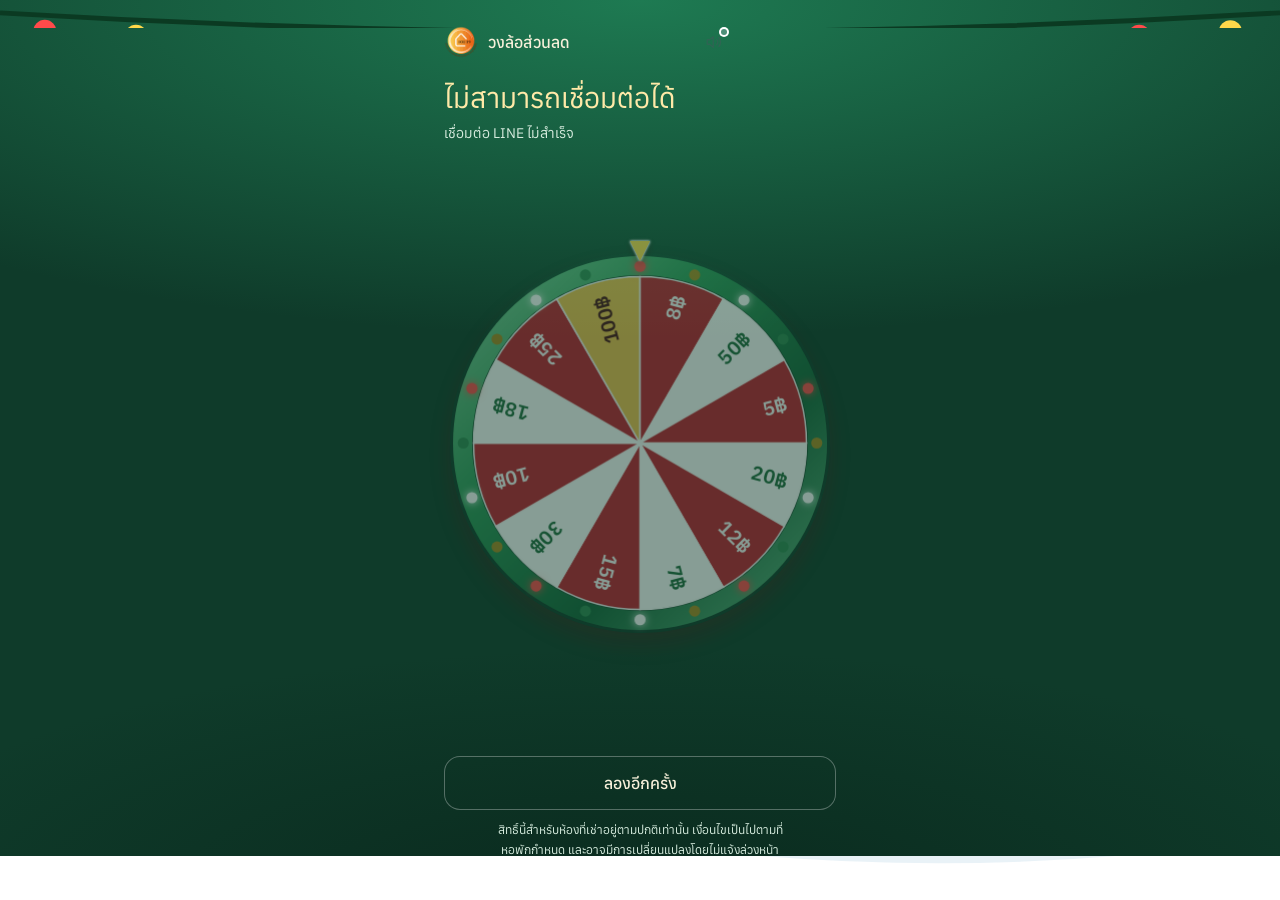
==== commit 7c7087b9: "Add files via upload" ====
--- a/index.html
+++ b/index.html
@@ -179,8 +179,9 @@
   <div class="respin-sheet" id="helperSheet" hidden>
     <div class="respin-card helper-card" role="dialog" aria-modal="true">
       <h3>เลือกตัวช่วย</h3>
-      <p class="hs-sub">แต้มเช็คอินคงเหลือ <b id="hsPoints">20</b> แต้ม · ใช้ได้ 1 ตัวต่อกล่อง</p>
+      <p class="hs-sub">ใช้แต้มเช็คอินแลกตัวช่วย · คงเหลือ <b id="hsPoints">20</b> แต้ม</p>
       <div class="hs-list" id="hsList"></div>
+      <p class="hs-note">หักแต้มเมื่อกดหมุน · เลือกได้ 1 ตัวต่อกล่อง · แต้มที่ไม่ได้ใช้ยังเป็นส่วนลดบิลตามปกติ</p>
       <div class="respin-row">
         <button type="button" class="respin-no" id="hsNo">ไม่ใช้ตัวช่วย</button>
         <button type="button" class="respin-yes" id="hsYes" disabled>เลือกตัวช่วย</button>
--- a/style.css
+++ b/style.css
@@ -782,6 +782,8 @@
 /* ===== ตัวช่วยก่อนลุ้น ===== */
 .start-row{ display:flex; gap:10px; align-items:stretch; width:min(92%,340px); margin:0 auto; }
 .start-row .btn.primary{ flex:1 1 0; width:auto; margin:0; height:58px; display:flex; align-items:center; justify-content:center; }
+.start-row .btn.primary.hide{ display:none; }   /* ต้องมี: กฎด้านบนเฉพาะเจาะจงกว่า .btn.hide จึงทำให้ปุ่มไม่ซ่อน */
+.start-row:has(.btn.primary.hide){ display:none; }
 .start-row .btn.ghost.respin.helper{ flex:0 0 auto; min-width:118px; padding:0 16px; }
 .start-row .btn.ghost.respin.helper::before{
   -webkit-mask:url("data:image/svg+xml,%3Csvg xmlns='http://www.w3.org/2000/svg' viewBox='0 0 24 24' fill='black'%3E%3Cpath d='M12 2l2.2 6.3L20.5 10l-6.3 1.7L12 18l-2.2-6.3L3.5 10l6.3-1.7z'/%3E%3Cpath d='M19 15l1 2.5 2.5 1-2.5 1-1 2.5-1-2.5-2.5-1 2.5-1z'/%3E%3C/svg%3E") center/contain no-repeat;
@@ -792,6 +794,7 @@
 .helper-card h3{ text-align:center; }
 .helper-card .hs-sub{ text-align:center; margin-bottom:14px; }
 .hs-list{ display:flex; flex-direction:column; gap:9px; }
+.helper-card .hs-note{ text-align:center; font-size:12px; line-height:1.5; color:#9A8A8A; margin:10px 0 2px; }
 .hs-opt{ display:flex; align-items:center; gap:12px; width:100%; text-align:left; padding:12px 14px; border-radius:16px;
   border:1.5px solid #EADFD8; background:#FFFDFB; color:#2B1A1A; font-family:inherit; cursor:pointer; }
 .hs-opt .hs-radio{ flex:none; width:20px; height:20px; border-radius:50%; border:2px solid #CDBFB6; background:#fff; position:relative; }
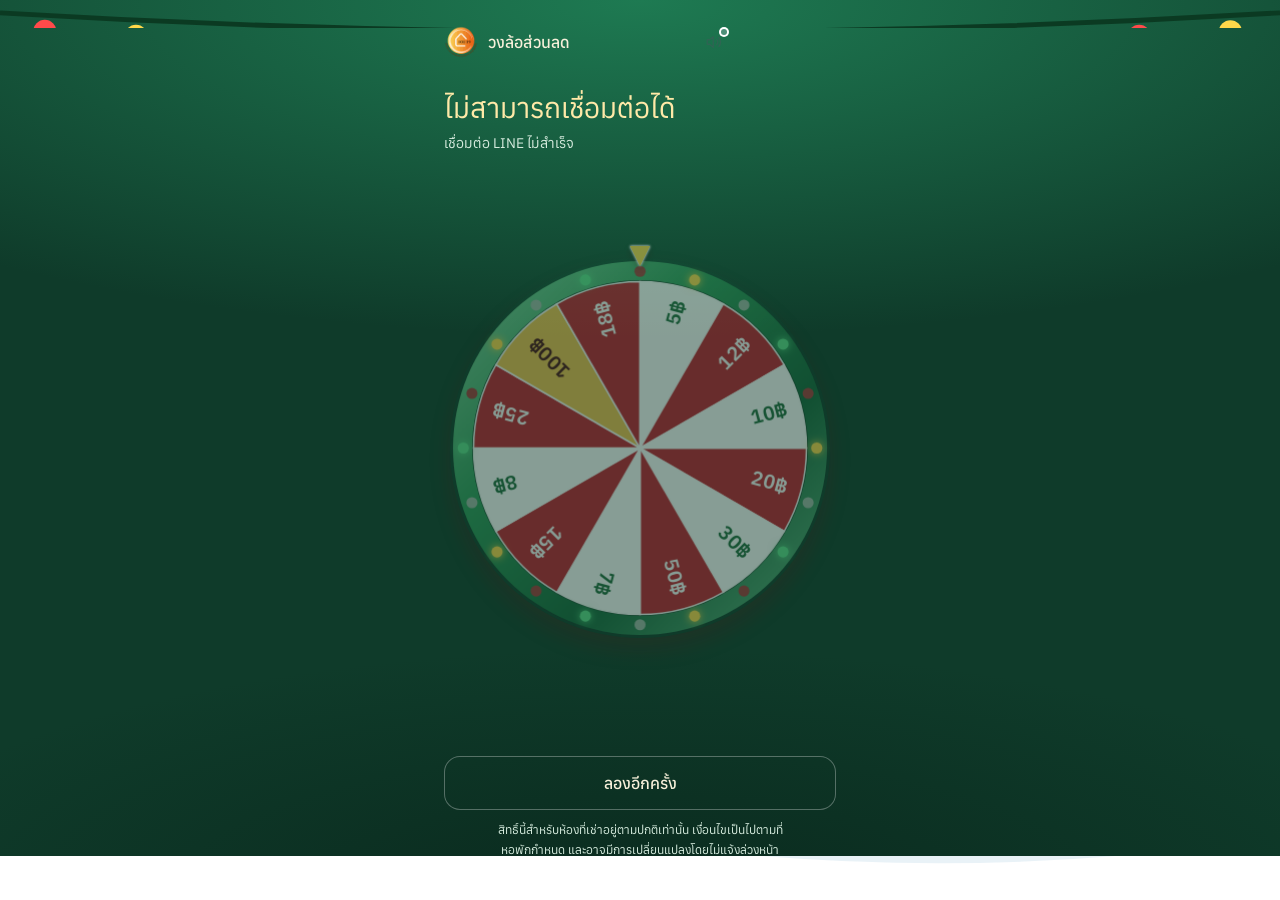
==== commit 2b89e8df: "Add files via upload" ====
--- a/index.html
+++ b/index.html
@@ -1,233 +1,250 @@
-<!DOCTYPE html>
-<html lang="th">
-<head>
-  <meta charset="UTF-8">
-  <meta name="viewport" content="width=device-width, initial-scale=1.0, viewport-fit=cover">
-  <title>วงล้อส่วนลด</title>
-  <meta name="description" content="เช็คอินครบตามเกณฑ์และชำระบิลตรงเวลา เพื่อรับสิทธิ์ลุ้นส่วนลดค่าเช่า">
-  <meta name="theme-color" content="#FBF4EE">
-  <meta property="og:title" content="วงล้อส่วนลด">
-  <meta property="og:description" content="เช็คอินครบตามเกณฑ์และชำระบิลตรงเวลา เพื่อรับสิทธิ์ลุ้นส่วนลดค่าเช่า">
-  <meta property="og:type" content="website">
-  <link rel="icon" href="data:image/svg+xml,%3Csvg xmlns='http://www.w3.org/2000/svg' viewBox='0 0 32 32'%3E%3Crect width='32' height='32' rx='8' fill='%231C2320'/%3E%3Cpath d='M9 12.5A1.5 1.5 0 0 1 10.5 11h11a1.5 1.5 0 0 1 1.5 1.5V14a2 2 0 0 0 0 4v1.5a1.5 1.5 0 0 1-1.5 1.5h-11A1.5 1.5 0 0 1 9 19.5V18a2 2 0 0 0 0-4z' fill='%23F0F1EF'/%3E%3C/svg%3E">
-
-  <link rel="preconnect" href="https://fonts.googleapis.com">
-  <link rel="preconnect" href="https://fonts.gstatic.com" crossorigin>
-  <link rel="preconnect" href="https://static.line-scdn.net">
-  <link rel="preconnect" href="https://script.google.com">
-  <link rel="preconnect" href="https://script.googleusercontent.com" crossorigin>
-  <link rel="stylesheet" href="https://fonts.googleapis.com/css2?family=Anuphan:wght@200;300;400;500;600&display=swap">
-  <link rel="stylesheet" href="style.css">
-  <link rel="preload" href="assets/logo.png" as="image">
-
-  <script src="https://static.line-scdn.net/liff/edge/2/sdk.js" defer></script>
-  <script>
-    /* เลือกธีมเทศกาลตั้งแต่ก่อนหน้าจอแรกขึ้น (ให้หน้า "กรุณารอสักครู่" สีตรงธีม) — app.js ใช้ตารางเดียวกันนี้ */
-    window.FEST_PERIODS = [
-      { name: 'valentine',   from: '02-01', to: '02-29' },
-      { name: 'songkran',    from: '04-01', to: '04-30' },
-      { name: 'loykrathong', from: '11-01', to: '11-30' },
-      { name: 'christmas',   from: '12-01', to: '12-31' }
-    ];
-    (function () {
-      try {
-        var q = new URLSearchParams(location.search).get('fest');
-        var md = new Date(Date.now() + 7 * 3600e3).toISOString().slice(5, 10), n = null;
-        window.FEST_PERIODS.forEach(function (f) { if (md >= f.from && md <= f.to) n = f.name; });
-        if (q && window.FEST_PERIODS.some(function (f) { return f.name === q; })) n = q;
-        if (n) document.documentElement.dataset.fest = n;
-      } catch (e) {}
-    })();
-  </script>
-  <style>
-    /* boot mask อยู่ inline เพื่อให้ขึ้นทันทีก่อน style.css โหลดเสร็จ */
-    #boot-mask {
-      position: fixed; inset: 0; z-index: 9999;
-      background: #F7F7F5;   /* กลางๆ ไม่ตามธีม — ให้หน้าวงล้อเป็นตัวเด่น */
-      display: flex; flex-direction: column; align-items: center; justify-content: center;
-      gap: 14px;
-      font-family: 'Anuphan', 'Sarabun', system-ui, -apple-system, 'Noto Sans Thai', sans-serif;
-      transition: opacity .35s ease;
-    }
-    #boot-mask.fade-out { opacity: 0; pointer-events: none; }
-    #boot-mask .boot-ring {
-      width: 22px; height: 22px; border-radius: 50%;
-      border: 1.5px solid rgba(28, 35, 32, .14);
-      border-top-color: #1C2320;
-      animation: bootSpin .9s linear infinite;
-    }
-    #boot-mask .boot-text { font-size: 13px; color: #5E6864; }
-    @keyframes bootSpin { to { transform: rotate(360deg); } }
-    @media (prefers-reduced-motion: reduce) { #boot-mask .boot-ring { animation-duration: 3s; } }
-  </style>
-</head>
-<body>
-
-<div id="boot-mask" role="status">
-  <div class="boot-ring"></div>
-  <div class="boot-text">กรุณารอสักครู่</div>
-</div>
-
-<div class="app" id="revealCard" data-state="loading">
-  <div class="fest-top" aria-hidden="true">
-    <svg data-for="valentine" viewBox="0 0 400 24" preserveAspectRatio="xMidYMin slice"><path d="M0 3Q200 12 400 3" stroke="#E0315B" stroke-opacity=".5" fill="none"/><path transform="translate(18 5) scale(0.5)" d="M12 21C3 14 0 10 0 6.5A6 6 0 0 1 12 4a6 6 0 0 1 12 2.5C24 10 21 14 12 21z" fill="#E0315B"/><path transform="translate(60 5) scale(0.5)" d="M12 21C3 14 0 10 0 6.5A6 6 0 0 1 12 4a6 6 0 0 1 12 2.5C24 10 21 14 12 21z" fill="#FFFFFF"/><path transform="translate(102 5) scale(0.5)" d="M12 21C3 14 0 10 0 6.5A6 6 0 0 1 12 4a6 6 0 0 1 12 2.5C24 10 21 14 12 21z" fill="#FF8FB0"/><path transform="translate(144 5) scale(0.5)" d="M12 21C3 14 0 10 0 6.5A6 6 0 0 1 12 4a6 6 0 0 1 12 2.5C24 10 21 14 12 21z" fill="#C2185B"/><path transform="translate(186 5) scale(0.5)" d="M12 21C3 14 0 10 0 6.5A6 6 0 0 1 12 4a6 6 0 0 1 12 2.5C24 10 21 14 12 21z" fill="#E0315B"/><path transform="translate(228 5) scale(0.5)" d="M12 21C3 14 0 10 0 6.5A6 6 0 0 1 12 4a6 6 0 0 1 12 2.5C24 10 21 14 12 21z" fill="#FFFFFF"/><path transform="translate(270 5) scale(0.5)" d="M12 21C3 14 0 10 0 6.5A6 6 0 0 1 12 4a6 6 0 0 1 12 2.5C24 10 21 14 12 21z" fill="#FF8FB0"/><path transform="translate(312 5) scale(0.5)" d="M12 21C3 14 0 10 0 6.5A6 6 0 0 1 12 4a6 6 0 0 1 12 2.5C24 10 21 14 12 21z" fill="#C2185B"/><path transform="translate(354 5) scale(0.5)" d="M12 21C3 14 0 10 0 6.5A6 6 0 0 1 12 4a6 6 0 0 1 12 2.5C24 10 21 14 12 21z" fill="#E0315B"/><path transform="translate(396 5) scale(0.5)" d="M12 21C3 14 0 10 0 6.5A6 6 0 0 1 12 4a6 6 0 0 1 12 2.5C24 10 21 14 12 21z" fill="#FFFFFF"/></svg>
-    <svg data-for="songkran" viewBox="0 0 400 24" preserveAspectRatio="xMidYMin slice"><path d="M0 8Q200 18 400 8" stroke="#2E8A4F" stroke-opacity=".5" fill="none" stroke-width="1.4"/><circle cx="18.2" cy="8.0" r="3" fill="#FFB000"/><circle cx="16.1" cy="11.6" r="3" fill="#FFB000"/><circle cx="11.9" cy="11.6" r="3" fill="#FFB000"/><circle cx="9.8" cy="8.0" r="3" fill="#FFB000"/><circle cx="11.9" cy="4.4" r="3" fill="#FFB000"/><circle cx="16.1" cy="4.4" r="3" fill="#FFB000"/><circle cx="14" cy="8" r="2.6" fill="#C45A00"/><circle cx="48.2" cy="13.0" r="3" fill="#FFB000"/><circle cx="46.1" cy="16.6" r="3" fill="#FFB000"/><circle cx="41.9" cy="16.6" r="3" fill="#FFB000"/><circle cx="39.8" cy="13.0" r="3" fill="#FFB000"/><circle cx="41.9" cy="9.4" r="3" fill="#FFB000"/><circle cx="46.1" cy="9.4" r="3" fill="#FFB000"/><circle cx="44" cy="13" r="2.6" fill="#C45A00"/><circle cx="78.2" cy="8.0" r="3" fill="#FFB000"/><circle cx="76.1" cy="11.6" r="3" fill="#FFB000"/><circle cx="71.9" cy="11.6" r="3" fill="#FFB000"/><circle cx="69.8" cy="8.0" r="3" fill="#FFB000"/><circle cx="71.9" cy="4.4" r="3" fill="#FFB000"/><circle cx="76.1" cy="4.4" r="3" fill="#FFB000"/><circle cx="74" cy="8" r="2.6" fill="#C45A00"/><circle cx="108.2" cy="13.0" r="3" fill="#FFB000"/><circle cx="106.1" cy="16.6" r="3" fill="#FFB000"/><circle cx="101.9" cy="16.6" r="3" fill="#FFB000"/><circle cx="99.8" cy="13.0" r="3" fill="#FFB000"/><circle cx="101.9" cy="9.4" r="3" fill="#FFB000"/><circle cx="106.1" cy="9.4" r="3" fill="#FFB000"/><circle cx="104" cy="13" r="2.6" fill="#C45A00"/><circle cx="138.2" cy="8.0" r="3" fill="#FFB000"/><circle cx="136.1" cy="11.6" r="3" fill="#FFB000"/><circle cx="131.9" cy="11.6" r="3" fill="#FFB000"/><circle cx="129.8" cy="8.0" r="3" fill="#FFB000"/><circle cx="131.9" cy="4.4" r="3" fill="#FFB000"/><circle cx="136.1" cy="4.4" r="3" fill="#FFB000"/><circle cx="134" cy="8" r="2.6" fill="#C45A00"/><circle cx="168.2" cy="13.0" r="3" fill="#FFB000"/><circle cx="166.1" cy="16.6" r="3" fill="#FFB000"/><circle cx="161.9" cy="16.6" r="3" fill="#FFB000"/><circle cx="159.8" cy="13.0" r="3" fill="#FFB000"/><circle cx="161.9" cy="9.4" r="3" fill="#FFB000"/><circle cx="166.1" cy="9.4" r="3" fill="#FFB000"/><circle cx="164" cy="13" r="2.6" fill="#C45A00"/><circle cx="198.2" cy="8.0" r="3" fill="#FFB000"/><circle cx="196.1" cy="11.6" r="3" fill="#FFB000"/><circle cx="191.9" cy="11.6" r="3" fill="#FFB000"/><circle cx="189.8" cy="8.0" r="3" fill="#FFB000"/><circle cx="191.9" cy="4.4" r="3" fill="#FFB000"/><circle cx="196.1" cy="4.4" r="3" fill="#FFB000"/><circle cx="194" cy="8" r="2.6" fill="#C45A00"/><circle cx="228.2" cy="13.0" r="3" fill="#FFB000"/><circle cx="226.1" cy="16.6" r="3" fill="#FFB000"/><circle cx="221.9" cy="16.6" r="3" fill="#FFB000"/><circle cx="219.8" cy="13.0" r="3" fill="#FFB000"/><circle cx="221.9" cy="9.4" r="3" fill="#FFB000"/><circle cx="226.1" cy="9.4" r="3" fill="#FFB000"/><circle cx="224" cy="13" r="2.6" fill="#C45A00"/><circle cx="258.2" cy="8.0" r="3" fill="#FFB000"/><circle cx="256.1" cy="11.6" r="3" fill="#FFB000"/><circle cx="251.9" cy="11.6" r="3" fill="#FFB000"/><circle cx="249.8" cy="8.0" r="3" fill="#FFB000"/><circle cx="251.9" cy="4.4" r="3" fill="#FFB000"/><circle cx="256.1" cy="4.4" r="3" fill="#FFB000"/><circle cx="254" cy="8" r="2.6" fill="#C45A00"/><circle cx="288.2" cy="13.0" r="3" fill="#FFB000"/><circle cx="286.1" cy="16.6" r="3" fill="#FFB000"/><circle cx="281.9" cy="16.6" r="3" fill="#FFB000"/><circle cx="279.8" cy="13.0" r="3" fill="#FFB000"/><circle cx="281.9" cy="9.4" r="3" fill="#FFB000"/><circle cx="286.1" cy="9.4" r="3" fill="#FFB000"/><circle cx="284" cy="13" r="2.6" fill="#C45A00"/><circle cx="318.2" cy="8.0" r="3" fill="#FFB000"/><circle cx="316.1" cy="11.6" r="3" fill="#FFB000"/><circle cx="311.9" cy="11.6" r="3" fill="#FFB000"/><circle cx="309.8" cy="8.0" r="3" fill="#FFB000"/><circle cx="311.9" cy="4.4" r="3" fill="#FFB000"/><circle cx="316.1" cy="4.4" r="3" fill="#FFB000"/><circle cx="314" cy="8" r="2.6" fill="#C45A00"/><circle cx="348.2" cy="13.0" r="3" fill="#FFB000"/><circle cx="346.1" cy="16.6" r="3" fill="#FFB000"/><circle cx="341.9" cy="16.6" r="3" fill="#FFB000"/><circle cx="339.8" cy="13.0" r="3" fill="#FFB000"/><circle cx="341.9" cy="9.4" r="3" fill="#FFB000"/><circle cx="346.1" cy="9.4" r="3" fill="#FFB000"/><circle cx="344" cy="13" r="2.6" fill="#C45A00"/><circle cx="378.2" cy="8.0" r="3" fill="#FFB000"/><circle cx="376.1" cy="11.6" r="3" fill="#FFB000"/><circle cx="371.9" cy="11.6" r="3" fill="#FFB000"/><circle cx="369.8" cy="8.0" r="3" fill="#FFB000"/><circle cx="371.9" cy="4.4" r="3" fill="#FFB000"/><circle cx="376.1" cy="4.4" r="3" fill="#FFB000"/><circle cx="374" cy="8" r="2.6" fill="#C45A00"/><circle cx="408.2" cy="13.0" r="3" fill="#FFB000"/><circle cx="406.1" cy="16.6" r="3" fill="#FFB000"/><circle cx="401.9" cy="16.6" r="3" fill="#FFB000"/><circle cx="399.8" cy="13.0" r="3" fill="#FFB000"/><circle cx="401.9" cy="9.4" r="3" fill="#FFB000"/><circle cx="406.1" cy="9.4" r="3" fill="#FFB000"/><circle cx="404" cy="13" r="2.6" fill="#C45A00"/></svg>
-    <svg data-for="loykrathong" viewBox="0 0 400 28" preserveAspectRatio="xMidYMin slice"><defs><radialGradient id="glw" cx=".5" cy=".6"><stop offset="0" stop-color="#FFF3C4"/><stop offset="1" stop-color="#FF9F1C" stop-opacity="0"/></radialGradient></defs><line x1="30" y1="0" x2="30" y2="2" stroke="#E8B94A" stroke-width="1"/><rect x="25" y="2" width="10" height="13" rx="3" fill="#FF9F1C"/><rect x="25" y="2" width="10" height="13" rx="3" fill="url(#glw)" /><rect x="27" y="0" width="6" height="2" fill="#E8B94A"/><line x1="92" y1="0" x2="92" y2="6" stroke="#E8B94A" stroke-width="1"/><rect x="87" y="6" width="10" height="13" rx="3" fill="#FF9F1C"/><rect x="87" y="6" width="10" height="13" rx="3" fill="url(#glw)" /><rect x="89" y="4" width="6" height="2" fill="#E8B94A"/><line x1="154" y1="0" x2="154" y2="10" stroke="#E8B94A" stroke-width="1"/><rect x="149" y="10" width="10" height="13" rx="3" fill="#FF9F1C"/><rect x="149" y="10" width="10" height="13" rx="3" fill="url(#glw)" /><rect x="151" y="8" width="6" height="2" fill="#E8B94A"/><line x1="216" y1="0" x2="216" y2="2" stroke="#E8B94A" stroke-width="1"/><rect x="211" y="2" width="10" height="13" rx="3" fill="#FF9F1C"/><rect x="211" y="2" width="10" height="13" rx="3" fill="url(#glw)" /><rect x="213" y="0" width="6" height="2" fill="#E8B94A"/><line x1="278" y1="0" x2="278" y2="6" stroke="#E8B94A" stroke-width="1"/><rect x="273" y="6" width="10" height="13" rx="3" fill="#FF9F1C"/><rect x="273" y="6" width="10" height="13" rx="3" fill="url(#glw)" /><rect x="275" y="4" width="6" height="2" fill="#E8B94A"/><line x1="340" y1="0" x2="340" y2="10" stroke="#E8B94A" stroke-width="1"/><rect x="335" y="10" width="10" height="13" rx="3" fill="#FF9F1C"/><rect x="335" y="10" width="10" height="13" rx="3" fill="url(#glw)" /><rect x="337" y="8" width="6" height="2" fill="#E8B94A"/><line x1="402" y1="0" x2="402" y2="2" stroke="#E8B94A" stroke-width="1"/><rect x="397" y="2" width="10" height="13" rx="3" fill="#FF9F1C"/><rect x="397" y="2" width="10" height="13" rx="3" fill="url(#glw)" /><rect x="399" y="0" width="6" height="2" fill="#E8B94A"/></svg>
-    <svg data-for="christmas" viewBox="0 0 400 24" preserveAspectRatio="xMidYMin slice"><path d="M0 4Q200 16 400 4" stroke="#0B3A22" stroke-width="1.5" fill="none"/><circle cx="14.0" cy="9.8" r="3.6" fill="#FF4A4A"/><circle cx="42.5" cy="11.3" r="3.6" fill="#FFD84A"/><circle cx="71.0" cy="12.5" r="3.6" fill="#FFFFFF"/><circle cx="99.5" cy="13.5" r="3.6" fill="#5CE08A"/><circle cx="128.0" cy="14.2" r="3.6" fill="#FF4A4A"/><circle cx="156.5" cy="14.7" r="3.6" fill="#FFD84A"/><circle cx="185.0" cy="15.0" r="3.6" fill="#FFFFFF"/><circle cx="213.5" cy="15.0" r="3.6" fill="#5CE08A"/><circle cx="242.0" cy="14.7" r="3.6" fill="#FF4A4A"/><circle cx="270.5" cy="14.3" r="3.6" fill="#FFD84A"/><circle cx="299.0" cy="13.5" r="3.6" fill="#FFFFFF"/><circle cx="327.5" cy="12.6" r="3.6" fill="#5CE08A"/><circle cx="356.0" cy="11.3" r="3.6" fill="#FF4A4A"/><circle cx="384.5" cy="9.9" r="3.6" fill="#FFD84A"/></svg>
-  </div>
-
-  <div class="fest-particles" aria-hidden="true"><i></i><i></i><i></i><i></i><i></i><i></i><i></i><i></i><i></i><i></i></div>
-  <div class="fest-bottom" data-for="songkran" aria-hidden="true"><svg viewBox="0 0 400 58" preserveAspectRatio="xMidYMax slice">
-    <defs><linearGradient id="gsk" x1="0" y1="0" x2="0" y2="1"><stop offset="0" stop-color="#8FE0F8" stop-opacity=".8"/><stop offset="1" stop-color="#2AA7D2"/></linearGradient></defs>
-    <path d="M0 20 Q50 8 100 20 T200 20 T300 20 T400 20 V58 H0Z" fill="url(#gsk)" opacity=".5"/>
-    <path d="M0 32 Q50 20 100 32 T200 32 T300 32 T400 32 V58 H0Z" fill="url(#gsk)"/>
-    <g fill="#FFB000"><circle cx="70" cy="30" r="7"/><circle cx="168" cy="36" r="6"/><circle cx="262" cy="30" r="7"/><circle cx="348" cy="36" r="6"/></g>
-    <g fill="#C45A00"><circle cx="70" cy="30" r="2.6"/><circle cx="168" cy="36" r="2.3"/><circle cx="262" cy="30" r="2.6"/><circle cx="348" cy="36" r="2.3"/></g></svg></div>
-  <div class="fest-bottom" data-for="valentine" aria-hidden="true"><svg viewBox="0 0 400 58" preserveAspectRatio="xMidYMax slice">
-    <defs><linearGradient id="gvl" x1="0" y1="0" x2="0" y2="1"><stop offset="0" stop-color="#FFB3C7" stop-opacity=".85"/><stop offset="1" stop-color="#F0709A"/></linearGradient></defs>
-    <path d="M0 22 Q50 10 100 22 T200 22 T300 22 T400 22 V58 H0Z" fill="url(#gvl)" opacity=".5"/>
-    <path d="M0 34 Q50 22 100 34 T200 34 T300 34 T400 34 V58 H0Z" fill="url(#gvl)"/>
-    <g fill="#FFFFFF"><path transform="translate(60 30) scale(.5)" d="M12 21C3 14 0 10 0 6.5A6 6 0 0 1 12 4a6 6 0 0 1 12 2.5C24 10 21 14 12 21z"/><path transform="translate(170 38) scale(.42)" d="M12 21C3 14 0 10 0 6.5A6 6 0 0 1 12 4a6 6 0 0 1 12 2.5C24 10 21 14 12 21z"/><path transform="translate(258 30) scale(.5)" d="M12 21C3 14 0 10 0 6.5A6 6 0 0 1 12 4a6 6 0 0 1 12 2.5C24 10 21 14 12 21z"/><path transform="translate(340 38) scale(.42)" d="M12 21C3 14 0 10 0 6.5A6 6 0 0 1 12 4a6 6 0 0 1 12 2.5C24 10 21 14 12 21z"/></g></svg></div>
-  <div class="fest-bottom" data-for="loykrathong" aria-hidden="true"><svg viewBox="0 0 400 58" preserveAspectRatio="xMidYMax slice"><defs><linearGradient id="lkwt" x1="0" y1="0" x2="0" y2="1"><stop offset="0" stop-color="#27489A"/><stop offset="1" stop-color="#0A1740"/></linearGradient><radialGradient id="lkfg"><stop offset="0" stop-color="#FFE9A8" stop-opacity=".95"/><stop offset="1" stop-color="#FF9F1C" stop-opacity="0"/></radialGradient></defs><path d="M0 30 Q50 22 100 30 T200 30 T300 30 T400 30 V58 H0Z" fill="url(#lkwt)" opacity=".7"/><path d="M0 39 Q50 31 100 39 T200 39 T300 39 T400 39 V58 H0Z" fill="url(#lkwt)"/><ellipse cx="200" cy="48" rx="20" ry="2.4" fill="#FFB62E" opacity=".3"/><path d="M191 52h18M195 55h10" stroke="#FFE9A8" stroke-opacity=".4" stroke-width="1" stroke-linecap="round"/><ellipse cx="70" cy="39.86" rx="10.54" ry="2.604" fill="#1F6B3A"/><path d="M59.46 39.24Q70 42.96 80.53999999999999 39.24Q70 36.14 59.46 39.24Z" fill="#3FA55A"/><path d="M60.7 37.69L59.584 40.79" stroke="#1F6B3A" stroke-width=".7" opacity=".8"/><path d="M63.8 37.69L63.056 40.79" stroke="#1F6B3A" stroke-width=".7" opacity=".8"/><path d="M66.9 37.69L66.528 40.79" stroke="#1F6B3A" stroke-width=".7" opacity=".8"/><path d="M70.0 37.69L70.0 40.79" stroke="#1F6B3A" stroke-width=".7" opacity=".8"/><path d="M73.1 37.69L73.472 40.79" stroke="#1F6B3A" stroke-width=".7" opacity=".8"/><path d="M76.2 37.69L76.944 40.79" stroke="#1F6B3A" stroke-width=".7" opacity=".8"/><path d="M79.3 37.69L80.416 40.79" stroke="#1F6B3A" stroke-width=".7" opacity=".8"/><circle cx="61.32" cy="38.62" r="1.116" fill="#FFB000"/><circle cx="65.66" cy="38.62" r="1.116" fill="#FFB000"/><circle cx="74.34" cy="38.62" r="1.116" fill="#FFB000"/><circle cx="78.68" cy="38.62" r="1.116" fill="#FFB000"/><ellipse cx="70" cy="34.28" rx="1.6864" ry="3.9525" fill="#F47FA6" stroke="#fff" stroke-opacity=".5" stroke-width=".4" transform="rotate(-62 70 38)"/><ellipse cx="70" cy="34.28" rx="1.6864" ry="3.9525" fill="#F47FA6" stroke="#fff" stroke-opacity=".5" stroke-width=".4" transform="rotate(62 70 38)"/><ellipse cx="70" cy="34.28" rx="1.984" ry="4.65" fill="#FFB3C7" stroke="#fff" stroke-opacity=".5" stroke-width=".4" transform="rotate(-34 70 38)"/><ellipse cx="70" cy="34.28" rx="1.984" ry="4.65" fill="#FFB3C7" stroke="#fff" stroke-opacity=".5" stroke-width=".4" transform="rotate(34 70 38)"/><ellipse cx="70" cy="34.28" rx="2.1824000000000003" ry="5.115000000000001" fill="#FFE3EC" stroke="#fff" stroke-opacity=".5" stroke-width=".4" transform="rotate(0 70 38)"/><path d="M67.52 35.52l-2 -12" stroke="#8B5A2B" stroke-width=".9"/><path d="M72.48 35.52l2 -12" stroke="#8B5A2B" stroke-width=".9"/><rect x="69.07" y="29.32" width="1.8599999999999999" height="6.82" rx="1" fill="#FFF3D6"/><circle cx="70" cy="26.22" r="4.96" fill="url(#lkfg)"/><path d="M70 23.740000000000002c1.24 1.612 1.612 2.232 1.612 3.1a1.612 1.612 0 0 1 -3.224 0c0 -1.4 .6 -2.4 1.612 -3.1z" fill="#FFB62E"/><circle cx="67.52" cy="27.46" r=".9" fill="#FF6B3D"/><circle cx="73.72" cy="27.46" r=".9" fill="#FF6B3D"/><ellipse cx="330" cy="39.86" rx="10.54" ry="2.604" fill="#1F6B3A"/><path d="M319.46 39.24Q330 42.96 340.54 39.24Q330 36.14 319.46 39.24Z" fill="#3FA55A"/><path d="M320.7 37.69L319.584 40.79" stroke="#1F6B3A" stroke-width=".7" opacity=".8"/><path d="M323.8 37.69L323.056 40.79" stroke="#1F6B3A" stroke-width=".7" opacity=".8"/><path d="M326.9 37.69L326.528 40.79" stroke="#1F6B3A" stroke-width=".7" opacity=".8"/><path d="M330.0 37.69L330.0 40.79" stroke="#1F6B3A" stroke-width=".7" opacity=".8"/><path d="M333.1 37.69L333.472 40.79" stroke="#1F6B3A" stroke-width=".7" opacity=".8"/><path d="M336.2 37.69L336.944 40.79" stroke="#1F6B3A" stroke-width=".7" opacity=".8"/><path d="M339.3 37.69L340.416 40.79" stroke="#1F6B3A" stroke-width=".7" opacity=".8"/><circle cx="321.32" cy="38.62" r="1.116" fill="#FFB000"/><circle cx="325.66" cy="38.62" r="1.116" fill="#FFB000"/><circle cx="334.34" cy="38.62" r="1.116" fill="#FFB000"/><circle cx="338.68" cy="38.62" r="1.116" fill="#FFB000"/><ellipse cx="330" cy="34.28" rx="1.6864" ry="3.9525" fill="#F47FA6" stroke="#fff" stroke-opacity=".5" stroke-width=".4" transform="rotate(-62 330 38)"/><ellipse cx="330" cy="34.28" rx="1.6864" ry="3.9525" fill="#F47FA6" stroke="#fff" stroke-opacity=".5" stroke-width=".4" transform="rotate(62 330 38)"/><ellipse cx="330" cy="34.28" rx="1.984" ry="4.65" fill="#FFB3C7" stroke="#fff" stroke-opacity=".5" stroke-width=".4" transform="rotate(-34 330 38)"/><ellipse cx="330" cy="34.28" rx="1.984" ry="4.65" fill="#FFB3C7" stroke="#fff" stroke-opacity=".5" stroke-width=".4" transform="rotate(34 330 38)"/><ellipse cx="330" cy="34.28" rx="2.1824000000000003" ry="5.115000000000001" fill="#FFE3EC" stroke="#fff" stroke-opacity=".5" stroke-width=".4" transform="rotate(0 330 38)"/><path d="M327.52 35.52l-2 -12" stroke="#8B5A2B" stroke-width=".9"/><path d="M332.48 35.52l2 -12" stroke="#8B5A2B" stroke-width=".9"/><rect x="329.07" y="29.32" width="1.8599999999999999" height="6.82" rx="1" fill="#FFF3D6"/><circle cx="330" cy="26.22" r="4.96" fill="url(#lkfg)"/><path d="M330 23.740000000000002c1.24 1.612 1.612 2.232 1.612 3.1a1.612 1.612 0 0 1 -3.224 0c0 -1.4 .6 -2.4 1.612 -3.1z" fill="#FFB62E"/><circle cx="327.52" cy="27.46" r=".9" fill="#FF6B3D"/><circle cx="333.72" cy="27.46" r=".9" fill="#FF6B3D"/><ellipse cx="200" cy="45.45" rx="19.549999999999997" ry="4.83" fill="#1F6B3A"/><path d="M180.45 44.3Q200 51.2 219.55 44.3Q200 38.55 180.45 44.3Z" fill="#3FA55A"/><path d="M182.75 41.425L180.68 47.175" stroke="#1F6B3A" stroke-width=".7" opacity=".8"/><path d="M188.5 41.425L187.12 47.175" stroke="#1F6B3A" stroke-width=".7" opacity=".8"/><path d="M194.25 41.425L193.56 47.175" stroke="#1F6B3A" stroke-width=".7" opacity=".8"/><path d="M200.0 41.425L200.0 47.175" stroke="#1F6B3A" stroke-width=".7" opacity=".8"/><path d="M205.75 41.425L206.44 47.175" stroke="#1F6B3A" stroke-width=".7" opacity=".8"/><path d="M211.5 41.425L212.88 47.175" stroke="#1F6B3A" stroke-width=".7" opacity=".8"/><path d="M217.25 41.425L219.32 47.175" stroke="#1F6B3A" stroke-width=".7" opacity=".8"/><circle cx="183.9" cy="43.15" r="2.07" fill="#FFB000"/><circle cx="191.95" cy="43.15" r="2.07" fill="#FFB000"/><circle cx="208.05" cy="43.15" r="2.07" fill="#FFB000"/><circle cx="216.1" cy="43.15" r="2.07" fill="#FFB000"/><ellipse cx="200" cy="35.1" rx="3.1279999999999997" ry="7.33125" fill="#F47FA6" stroke="#fff" stroke-opacity=".5" stroke-width=".4" transform="rotate(-62 200 42)"/><ellipse cx="200" cy="35.1" rx="3.1279999999999997" ry="7.33125" fill="#F47FA6" stroke="#fff" stroke-opacity=".5" stroke-width=".4" transform="rotate(62 200 42)"/><ellipse cx="200" cy="35.1" rx="3.6799999999999997" ry="8.625" fill="#FFB3C7" stroke="#fff" stroke-opacity=".5" stroke-width=".4" transform="rotate(-34 200 42)"/><ellipse cx="200" cy="35.1" rx="3.6799999999999997" ry="8.625" fill="#FFB3C7" stroke="#fff" stroke-opacity=".5" stroke-width=".4" transform="rotate(34 200 42)"/><ellipse cx="200" cy="35.1" rx="4.048" ry="9.4875" fill="#FFE3EC" stroke="#fff" stroke-opacity=".5" stroke-width=".4" transform="rotate(0 200 42)"/><path d="M195.4 37.4l-2 -12" stroke="#8B5A2B" stroke-width=".9"/><path d="M204.6 37.4l2 -12" stroke="#8B5A2B" stroke-width=".9"/><rect x="198.275" y="25.900000000000002" width="3.4499999999999997" height="12.649999999999999" rx="1" fill="#FFF3D6"/><circle cx="200" cy="20.150000000000002" r="9.2" fill="url(#lkfg)"/><path d="M200 15.55c2.3 2.9899999999999998 2.9899999999999998 4.14 2.9899999999999998 5.75a2.9899999999999998 2.9899999999999998 0 0 1 -5.9799999999999995 0c0 -1.4 .6 -2.4 2.9899999999999998 -5.75z" fill="#FFB62E"/><circle cx="195.4" cy="22.450000000000003" r=".9" fill="#FF6B3D"/><circle cx="206.9" cy="22.450000000000003" r=".9" fill="#FF6B3D"/></svg></div>
-  <div class="fest-bottom" data-for="christmas" aria-hidden="true"><svg viewBox="0 0 400 58" preserveAspectRatio="xMidYMax slice">
-    <path d="M0 30 Q80 14 170 30 T340 28 T400 26 V58 H0Z" fill="#E9F2F7"/>
-    <path d="M0 40 Q100 26 200 40 T400 38 V58 H0Z" fill="#FFFFFF"/>
-    <g><rect x="39" y="30" width="4" height="8" fill="#6B4226"/><path d="M41 4 L30 20 H36 L27 32 H55 L46 20 H52Z" fill="#14653A"/><circle cx="38" cy="26" r="1.8" fill="#E0303D"/><circle cx="46" cy="22" r="1.6" fill="#FFD84A"/>
-      <rect x="353" y="28" width="4" height="8" fill="#6B4226"/><path d="M355 2 L344 18 H350 L341 30 H369 L360 18 H366Z" fill="#14653A"/><circle cx="352" cy="24" r="1.8" fill="#FFD84A"/><circle cx="360" cy="20" r="1.6" fill="#E0303D"/></g></svg></div>
-
-  <header class="topbar">
-    <div class="brandrow">
-      <img class="brand-logo" src="assets/logo.png" alt="โลโก้หอพัก">
-      <div class="brand">
-        <h1>วงล้อส่วนลด</h1>
-        <p class="room" id="cabRoomBadge"></p>
-      </div>
-    </div>
-    <div class="topbar-actions">
-      <button class="icon-btn" id="btn-music" type="button" aria-label="เปิด/ปิดเพลง" aria-pressed="false">
-        <svg class="icon-music-on" width="18" height="18" viewBox="0 0 24 24" fill="none" stroke="currentColor" stroke-width="1.75" stroke-linecap="round" stroke-linejoin="round" aria-hidden="true">
-          <path d="M11 5 6 9H3v6h3l5 4z"></path>
-          <path d="M15.5 8.5a5 5 0 0 1 0 7"></path>
-          <path d="M18.5 6a9 9 0 0 1 0 12"></path>
-        </svg>
-        <svg class="icon-music-off" width="18" height="18" viewBox="0 0 24 24" fill="none" stroke="currentColor" stroke-width="1.75" stroke-linecap="round" stroke-linejoin="round" aria-hidden="true">
-          <path d="M11 5 6 9H3v6h3l5 4z"></path>
-          <path d="M23 9 17 15"></path>
-          <path d="M17 9l6 6"></path>
-        </svg>
-      </button>
-      <button class="pill-btn" id="btn-history" type="button" onclick="openHistoryOverlay()" aria-label="ดูประวัติการลุ้นรางวัล">
-        <svg width="16" height="16" viewBox="0 0 24 24" fill="none" stroke="currentColor" stroke-width="1.75" stroke-linecap="round" stroke-linejoin="round" aria-hidden="true">
-          <path d="M3 12a9 9 0 1 0 9-9 9.75 9.75 0 0 0-6.74 2.74L3 8"></path>
-          <path d="M3 3v5h5"></path>
-          <path d="M12 7v5l4 2"></path>
-        </svg>
-        <span>ประวัติ</span>
-      </button>
-    </div>
-  </header>
-
-  <audio id="bgm" loop preload="none"></audio>
-
-  <section class="status">
-    <p class="title" id="titleText" aria-live="polite">กำลังเตรียมข้อมูล</p>
-    <p class="hint" id="hint"></p>
-  </section>
-
-  <main class="stage">
-    <div class="board" id="board">
-      <div class="wheel-shell">
-        <div class="wheel-pointer" aria-hidden="true"></div>
-        <canvas id="wheelCanvas" class="wheel-canvas" aria-hidden="true"></canvas>
-        <div class="wheel-hub" aria-hidden="true">
-          <span class="wheel-hub-num" id="stockCount">–</span>
-          <span class="wheel-hub-label">สิทธิ์คงเหลือ</span>
-        </div>
-      </div>
-
-      <div class="ticket" id="ticket" role="group">
-        <div class="ticket-paper">
-          <div class="ticket-top">
-            <p class="ticket-tier"><i class="ticket-dot"></i><span id="ticketTier">Coupon</span></p>
-            <p class="ticket-amount"><span id="ticketAmount">0</span><small>฿</small></p>
-            <p class="ticket-label">ส่วนลดค่าเช่า</p>
-          </div>
-          <div class="ticket-perf" aria-hidden="true"></div>
-          <div class="ticket-bottom">
-            <p id="ticketDesc">หักจากบิลรอบถัดไปโดยอัตโนมัติ</p>
-          </div>
-        </div>
-      </div>
-    </div>
-  </main>
-
-  <div class="dock">
-    <p class="notice" id="instruction" aria-live="polite"></p>
-    <div class="start-row" id="startRow">
-      <button class="btn ghost respin helper" id="helperBtn" type="button"><span id="helperBtnText">ตัวช่วย</span></button>
-      <button class="btn primary hide" id="startBtn" type="button">ลุ้นรางวัล</button>
-    </div>
-    <div class="claim-row" id="claimRow">
-      <button class="btn ghost respin" id="respinBtn" type="button" style="display:none;"></button>
-      <button class="btn primary claim" id="claimBtn" type="button">ตกลง</button>
-    </div>
-    <button class="btn ghost" id="retryBtn" type="button" style="display:none;">ลองอีกครั้ง</button>
-  </div>
-
-
-  <!-- แผ่นเลือกตัวช่วย (MOCK) -->
-  <div class="respin-sheet" id="helperSheet" hidden>
-    <div class="respin-card helper-card" role="dialog" aria-modal="true">
-      <h3>เลือกตัวช่วย</h3>
-      <p class="hs-sub">ใช้แต้มเช็คอินแลกตัวช่วย · คงเหลือ <b id="hsPoints">20</b> แต้ม</p>
-      <div class="hs-list" id="hsList"></div>
-      <p class="hs-note">หักแต้มเมื่อกดหมุน · เลือกได้ 1 ตัวต่อกล่อง · แต้มที่ไม่ได้ใช้ยังเป็นส่วนลดบิลตามปกติ</p>
-      <div class="respin-row">
-        <button type="button" class="respin-no" id="hsNo">ไม่ใช้ตัวช่วย</button>
-        <button type="button" class="respin-yes" id="hsYes" disabled>เลือกตัวช่วย</button>
-      </div>
-    </div>
-  </div>
-
-  <!-- หน้ายืนยันหมุนใหม่ -->
-  <div class="respin-sheet" id="respinSheet" hidden>
-    <div class="respin-card" role="dialog" aria-modal="true" aria-labelledby="respinTitle">
-      <h3 id="respinTitle">ใช้ <span id="respinCost">–</span> แต้มเช็คอิน ลุ้นอีกครั้งไหม?</h3>
-      <p>ตอนนี้คุณได้ส่วนลด <b><span id="respinOld">–</span> บาท</b></p>
-      <p>ถ้าลุ้นอีกครั้ง ส่วนลดใหม่จะ<b>แทนที่ส่วนลดเดิม</b><br>อาจได้ <b>เท่าเดิมหรือมากกว่า</b> ไม่ต่ำกว่าเดิมแน่นอน<br>แต้มที่ใช้แล้ว<b>ไม่คืน</b> แม้ได้เท่าเดิม</p>
-      <div class="respin-row">
-        <button type="button" class="respin-no" id="respinNo">ไม่ลุ้น</button>
-        <button type="button" class="respin-yes" id="respinYes">ลุ้นอีกครั้ง · <span id="respinCost2">–</span> แต้ม</button>
-      </div>
-    </div>
-  </div>
-
-
-  <p class="footnote">สิทธิ์นี้สำหรับห้องที่เช่าอยู่ตามปกติเท่านั้น เงื่อนไขเป็นไปตามที่หอพักกำหนด และอาจมีการเปลี่ยนแปลงโดยไม่แจ้งล่วงหน้า</p>
-</div>
-
-<div class="screen-flash" id="screenFlash" aria-hidden="true"></div>
-<div class="confetti-layer" id="confettiLayer" aria-hidden="true"></div>
-
-<!-- HISTORY OVERLAY -->
-<div class="history-overlay" id="history-overlay" role="dialog" aria-modal="true" aria-labelledby="history-title">
-  <div class="history-panel">
-    <div class="hist-garland" id="histGarland" aria-hidden="true"></div>
-    <span class="sheet-grip" aria-hidden="true"></span>
-    <div class="history-header">
-      <h2 class="history-title" id="history-title">ประวัติการลุ้นรางวัล</h2>
-      <button class="icon-btn" id="history-close" type="button" onclick="closeHistoryOverlay()" aria-label="ปิด">
-        <svg width="18" height="18" viewBox="0 0 24 24" fill="none" stroke="currentColor" stroke-width="1.75" stroke-linecap="round" aria-hidden="true">
-          <path d="M6 6l12 12M18 6L6 18"></path>
-        </svg>
-      </button>
-    </div>
-    <div class="history-body" id="history-body"></div>
-  </div>
-</div>
-
-<div class="toast" id="toast" role="status" aria-live="polite"></div>
-
-<script src="app.js" defer></script>
-</body>
-</html>+<!DOCTYPE html>
+<html lang="th">
+<head>
+  <meta charset="UTF-8">
+  <meta name="viewport" content="width=device-width, initial-scale=1.0, viewport-fit=cover">
+  <title>วงล้อส่วนลด</title>
+  <meta name="description" content="เช็คอินครบตามเกณฑ์และชำระบิลตรงเวลา เพื่อรับสิทธิ์ลุ้นส่วนลดค่าเช่า">
+  <meta name="theme-color" content="#FBF4EE">
+  <meta property="og:title" content="วงล้อส่วนลด">
+  <meta property="og:description" content="เช็คอินครบตามเกณฑ์และชำระบิลตรงเวลา เพื่อรับสิทธิ์ลุ้นส่วนลดค่าเช่า">
+  <meta property="og:type" content="website">
+  <link rel="icon" href="data:image/svg+xml,%3Csvg xmlns='http://www.w3.org/2000/svg' viewBox='0 0 32 32'%3E%3Crect width='32' height='32' rx='8' fill='%231C2320'/%3E%3Cpath d='M9 12.5A1.5 1.5 0 0 1 10.5 11h11a1.5 1.5 0 0 1 1.5 1.5V14a2 2 0 0 0 0 4v1.5a1.5 1.5 0 0 1-1.5 1.5h-11A1.5 1.5 0 0 1 9 19.5V18a2 2 0 0 0 0-4z' fill='%23F0F1EF'/%3E%3C/svg%3E">
+
+  <link rel="preconnect" href="https://fonts.googleapis.com">
+  <link rel="preconnect" href="https://fonts.gstatic.com" crossorigin>
+  <link rel="preconnect" href="https://static.line-scdn.net">
+  <link rel="preconnect" href="https://script.google.com">
+  <link rel="preconnect" href="https://script.googleusercontent.com" crossorigin>
+  <link rel="stylesheet" href="https://fonts.googleapis.com/css2?family=Anuphan:wght@200;300;400;500;600&display=swap">
+  <link rel="stylesheet" href="style.css">
+  <link rel="preload" href="assets/logo.png" as="image">
+
+  <script src="https://static.line-scdn.net/liff/edge/2/sdk.js" defer></script>
+  <script>
+    /* เลือกธีมเทศกาลตั้งแต่ก่อนหน้าจอแรกขึ้น (ให้หน้า "กรุณารอสักครู่" สีตรงธีม) — app.js ใช้ตารางเดียวกันนี้ */
+    window.FEST_PERIODS = [
+      { name: 'valentine',   from: '02-01', to: '02-29' },
+      { name: 'songkran',    from: '04-01', to: '04-30' },
+      { name: 'loykrathong', from: '11-01', to: '11-30' },
+      { name: 'christmas',   from: '12-01', to: '12-31' }
+    ];
+    (function () {
+      try {
+        var q = new URLSearchParams(location.search).get('fest');
+        var md = new Date(Date.now() + 7 * 3600e3).toISOString().slice(5, 10), n = null;
+        window.FEST_PERIODS.forEach(function (f) { if (md >= f.from && md <= f.to) n = f.name; });
+        if (q && window.FEST_PERIODS.some(function (f) { return f.name === q; })) n = q;
+        if (n) document.documentElement.dataset.fest = n;
+      } catch (e) {}
+    })();
+  </script>
+  <style>
+    /* boot mask อยู่ inline เพื่อให้ขึ้นทันทีก่อน style.css โหลดเสร็จ */
+    #boot-mask {
+      position: fixed; inset: 0; z-index: 9999;
+      background: #F7F7F5;   /* กลางๆ ไม่ตามธีม — ให้หน้าวงล้อเป็นตัวเด่น */
+      display: flex; flex-direction: column; align-items: center; justify-content: center;
+      gap: 14px;
+      font-family: 'Anuphan', 'Sarabun', system-ui, -apple-system, 'Noto Sans Thai', sans-serif;
+      transition: opacity .35s ease;
+    }
+    #boot-mask.fade-out { opacity: 0; pointer-events: none; }
+    #boot-mask .boot-ring {
+      width: 22px; height: 22px; border-radius: 50%;
+      border: 1.5px solid rgba(28, 35, 32, .14);
+      border-top-color: #1C2320;
+      animation: bootSpin .9s linear infinite;
+    }
+    #boot-mask .boot-text { font-size: 13px; color: #5E6864; }
+    @keyframes bootSpin { to { transform: rotate(360deg); } }
+    @media (prefers-reduced-motion: reduce) { #boot-mask .boot-ring { animation-duration: 3s; } }
+  </style>
+</head>
+<body>
+
+<div id="boot-mask" role="status">
+  <div class="boot-ring"></div>
+  <div class="boot-text">กรุณารอสักครู่</div>
+</div>
+
+<div class="app" id="revealCard" data-state="loading">
+  <div class="fest-top" aria-hidden="true">
+    <svg data-for="valentine" viewBox="0 0 400 24" preserveAspectRatio="xMidYMin slice"><path d="M0 3Q200 12 400 3" stroke="#E0315B" stroke-opacity=".5" fill="none"/><path transform="translate(18 5) scale(0.5)" d="M12 21C3 14 0 10 0 6.5A6 6 0 0 1 12 4a6 6 0 0 1 12 2.5C24 10 21 14 12 21z" fill="#E0315B"/><path transform="translate(60 5) scale(0.5)" d="M12 21C3 14 0 10 0 6.5A6 6 0 0 1 12 4a6 6 0 0 1 12 2.5C24 10 21 14 12 21z" fill="#FFFFFF"/><path transform="translate(102 5) scale(0.5)" d="M12 21C3 14 0 10 0 6.5A6 6 0 0 1 12 4a6 6 0 0 1 12 2.5C24 10 21 14 12 21z" fill="#FF8FB0"/><path transform="translate(144 5) scale(0.5)" d="M12 21C3 14 0 10 0 6.5A6 6 0 0 1 12 4a6 6 0 0 1 12 2.5C24 10 21 14 12 21z" fill="#C2185B"/><path transform="translate(186 5) scale(0.5)" d="M12 21C3 14 0 10 0 6.5A6 6 0 0 1 12 4a6 6 0 0 1 12 2.5C24 10 21 14 12 21z" fill="#E0315B"/><path transform="translate(228 5) scale(0.5)" d="M12 21C3 14 0 10 0 6.5A6 6 0 0 1 12 4a6 6 0 0 1 12 2.5C24 10 21 14 12 21z" fill="#FFFFFF"/><path transform="translate(270 5) scale(0.5)" d="M12 21C3 14 0 10 0 6.5A6 6 0 0 1 12 4a6 6 0 0 1 12 2.5C24 10 21 14 12 21z" fill="#FF8FB0"/><path transform="translate(312 5) scale(0.5)" d="M12 21C3 14 0 10 0 6.5A6 6 0 0 1 12 4a6 6 0 0 1 12 2.5C24 10 21 14 12 21z" fill="#C2185B"/><path transform="translate(354 5) scale(0.5)" d="M12 21C3 14 0 10 0 6.5A6 6 0 0 1 12 4a6 6 0 0 1 12 2.5C24 10 21 14 12 21z" fill="#E0315B"/><path transform="translate(396 5) scale(0.5)" d="M12 21C3 14 0 10 0 6.5A6 6 0 0 1 12 4a6 6 0 0 1 12 2.5C24 10 21 14 12 21z" fill="#FFFFFF"/></svg>
+    <svg data-for="songkran" viewBox="0 0 400 24" preserveAspectRatio="xMidYMin slice"><path d="M0 8Q200 18 400 8" stroke="#2E8A4F" stroke-opacity=".5" fill="none" stroke-width="1.4"/><circle cx="18.2" cy="8.0" r="3" fill="#FFB000"/><circle cx="16.1" cy="11.6" r="3" fill="#FFB000"/><circle cx="11.9" cy="11.6" r="3" fill="#FFB000"/><circle cx="9.8" cy="8.0" r="3" fill="#FFB000"/><circle cx="11.9" cy="4.4" r="3" fill="#FFB000"/><circle cx="16.1" cy="4.4" r="3" fill="#FFB000"/><circle cx="14" cy="8" r="2.6" fill="#C45A00"/><circle cx="48.2" cy="13.0" r="3" fill="#FFB000"/><circle cx="46.1" cy="16.6" r="3" fill="#FFB000"/><circle cx="41.9" cy="16.6" r="3" fill="#FFB000"/><circle cx="39.8" cy="13.0" r="3" fill="#FFB000"/><circle cx="41.9" cy="9.4" r="3" fill="#FFB000"/><circle cx="46.1" cy="9.4" r="3" fill="#FFB000"/><circle cx="44" cy="13" r="2.6" fill="#C45A00"/><circle cx="78.2" cy="8.0" r="3" fill="#FFB000"/><circle cx="76.1" cy="11.6" r="3" fill="#FFB000"/><circle cx="71.9" cy="11.6" r="3" fill="#FFB000"/><circle cx="69.8" cy="8.0" r="3" fill="#FFB000"/><circle cx="71.9" cy="4.4" r="3" fill="#FFB000"/><circle cx="76.1" cy="4.4" r="3" fill="#FFB000"/><circle cx="74" cy="8" r="2.6" fill="#C45A00"/><circle cx="108.2" cy="13.0" r="3" fill="#FFB000"/><circle cx="106.1" cy="16.6" r="3" fill="#FFB000"/><circle cx="101.9" cy="16.6" r="3" fill="#FFB000"/><circle cx="99.8" cy="13.0" r="3" fill="#FFB000"/><circle cx="101.9" cy="9.4" r="3" fill="#FFB000"/><circle cx="106.1" cy="9.4" r="3" fill="#FFB000"/><circle cx="104" cy="13" r="2.6" fill="#C45A00"/><circle cx="138.2" cy="8.0" r="3" fill="#FFB000"/><circle cx="136.1" cy="11.6" r="3" fill="#FFB000"/><circle cx="131.9" cy="11.6" r="3" fill="#FFB000"/><circle cx="129.8" cy="8.0" r="3" fill="#FFB000"/><circle cx="131.9" cy="4.4" r="3" fill="#FFB000"/><circle cx="136.1" cy="4.4" r="3" fill="#FFB000"/><circle cx="134" cy="8" r="2.6" fill="#C45A00"/><circle cx="168.2" cy="13.0" r="3" fill="#FFB000"/><circle cx="166.1" cy="16.6" r="3" fill="#FFB000"/><circle cx="161.9" cy="16.6" r="3" fill="#FFB000"/><circle cx="159.8" cy="13.0" r="3" fill="#FFB000"/><circle cx="161.9" cy="9.4" r="3" fill="#FFB000"/><circle cx="166.1" cy="9.4" r="3" fill="#FFB000"/><circle cx="164" cy="13" r="2.6" fill="#C45A00"/><circle cx="198.2" cy="8.0" r="3" fill="#FFB000"/><circle cx="196.1" cy="11.6" r="3" fill="#FFB000"/><circle cx="191.9" cy="11.6" r="3" fill="#FFB000"/><circle cx="189.8" cy="8.0" r="3" fill="#FFB000"/><circle cx="191.9" cy="4.4" r="3" fill="#FFB000"/><circle cx="196.1" cy="4.4" r="3" fill="#FFB000"/><circle cx="194" cy="8" r="2.6" fill="#C45A00"/><circle cx="228.2" cy="13.0" r="3" fill="#FFB000"/><circle cx="226.1" cy="16.6" r="3" fill="#FFB000"/><circle cx="221.9" cy="16.6" r="3" fill="#FFB000"/><circle cx="219.8" cy="13.0" r="3" fill="#FFB000"/><circle cx="221.9" cy="9.4" r="3" fill="#FFB000"/><circle cx="226.1" cy="9.4" r="3" fill="#FFB000"/><circle cx="224" cy="13" r="2.6" fill="#C45A00"/><circle cx="258.2" cy="8.0" r="3" fill="#FFB000"/><circle cx="256.1" cy="11.6" r="3" fill="#FFB000"/><circle cx="251.9" cy="11.6" r="3" fill="#FFB000"/><circle cx="249.8" cy="8.0" r="3" fill="#FFB000"/><circle cx="251.9" cy="4.4" r="3" fill="#FFB000"/><circle cx="256.1" cy="4.4" r="3" fill="#FFB000"/><circle cx="254" cy="8" r="2.6" fill="#C45A00"/><circle cx="288.2" cy="13.0" r="3" fill="#FFB000"/><circle cx="286.1" cy="16.6" r="3" fill="#FFB000"/><circle cx="281.9" cy="16.6" r="3" fill="#FFB000"/><circle cx="279.8" cy="13.0" r="3" fill="#FFB000"/><circle cx="281.9" cy="9.4" r="3" fill="#FFB000"/><circle cx="286.1" cy="9.4" r="3" fill="#FFB000"/><circle cx="284" cy="13" r="2.6" fill="#C45A00"/><circle cx="318.2" cy="8.0" r="3" fill="#FFB000"/><circle cx="316.1" cy="11.6" r="3" fill="#FFB000"/><circle cx="311.9" cy="11.6" r="3" fill="#FFB000"/><circle cx="309.8" cy="8.0" r="3" fill="#FFB000"/><circle cx="311.9" cy="4.4" r="3" fill="#FFB000"/><circle cx="316.1" cy="4.4" r="3" fill="#FFB000"/><circle cx="314" cy="8" r="2.6" fill="#C45A00"/><circle cx="348.2" cy="13.0" r="3" fill="#FFB000"/><circle cx="346.1" cy="16.6" r="3" fill="#FFB000"/><circle cx="341.9" cy="16.6" r="3" fill="#FFB000"/><circle cx="339.8" cy="13.0" r="3" fill="#FFB000"/><circle cx="341.9" cy="9.4" r="3" fill="#FFB000"/><circle cx="346.1" cy="9.4" r="3" fill="#FFB000"/><circle cx="344" cy="13" r="2.6" fill="#C45A00"/><circle cx="378.2" cy="8.0" r="3" fill="#FFB000"/><circle cx="376.1" cy="11.6" r="3" fill="#FFB000"/><circle cx="371.9" cy="11.6" r="3" fill="#FFB000"/><circle cx="369.8" cy="8.0" r="3" fill="#FFB000"/><circle cx="371.9" cy="4.4" r="3" fill="#FFB000"/><circle cx="376.1" cy="4.4" r="3" fill="#FFB000"/><circle cx="374" cy="8" r="2.6" fill="#C45A00"/><circle cx="408.2" cy="13.0" r="3" fill="#FFB000"/><circle cx="406.1" cy="16.6" r="3" fill="#FFB000"/><circle cx="401.9" cy="16.6" r="3" fill="#FFB000"/><circle cx="399.8" cy="13.0" r="3" fill="#FFB000"/><circle cx="401.9" cy="9.4" r="3" fill="#FFB000"/><circle cx="406.1" cy="9.4" r="3" fill="#FFB000"/><circle cx="404" cy="13" r="2.6" fill="#C45A00"/></svg>
+    <svg data-for="loykrathong" viewBox="0 0 400 28" preserveAspectRatio="xMidYMin slice"><defs><radialGradient id="glw" cx=".5" cy=".6"><stop offset="0" stop-color="#FFF3C4"/><stop offset="1" stop-color="#FF9F1C" stop-opacity="0"/></radialGradient></defs><line x1="30" y1="0" x2="30" y2="2" stroke="#E8B94A" stroke-width="1"/><rect x="25" y="2" width="10" height="13" rx="3" fill="#FF9F1C"/><rect x="25" y="2" width="10" height="13" rx="3" fill="url(#glw)" /><rect x="27" y="0" width="6" height="2" fill="#E8B94A"/><line x1="92" y1="0" x2="92" y2="6" stroke="#E8B94A" stroke-width="1"/><rect x="87" y="6" width="10" height="13" rx="3" fill="#FF9F1C"/><rect x="87" y="6" width="10" height="13" rx="3" fill="url(#glw)" /><rect x="89" y="4" width="6" height="2" fill="#E8B94A"/><line x1="154" y1="0" x2="154" y2="10" stroke="#E8B94A" stroke-width="1"/><rect x="149" y="10" width="10" height="13" rx="3" fill="#FF9F1C"/><rect x="149" y="10" width="10" height="13" rx="3" fill="url(#glw)" /><rect x="151" y="8" width="6" height="2" fill="#E8B94A"/><line x1="216" y1="0" x2="216" y2="2" stroke="#E8B94A" stroke-width="1"/><rect x="211" y="2" width="10" height="13" rx="3" fill="#FF9F1C"/><rect x="211" y="2" width="10" height="13" rx="3" fill="url(#glw)" /><rect x="213" y="0" width="6" height="2" fill="#E8B94A"/><line x1="278" y1="0" x2="278" y2="6" stroke="#E8B94A" stroke-width="1"/><rect x="273" y="6" width="10" height="13" rx="3" fill="#FF9F1C"/><rect x="273" y="6" width="10" height="13" rx="3" fill="url(#glw)" /><rect x="275" y="4" width="6" height="2" fill="#E8B94A"/><line x1="340" y1="0" x2="340" y2="10" stroke="#E8B94A" stroke-width="1"/><rect x="335" y="10" width="10" height="13" rx="3" fill="#FF9F1C"/><rect x="335" y="10" width="10" height="13" rx="3" fill="url(#glw)" /><rect x="337" y="8" width="6" height="2" fill="#E8B94A"/><line x1="402" y1="0" x2="402" y2="2" stroke="#E8B94A" stroke-width="1"/><rect x="397" y="2" width="10" height="13" rx="3" fill="#FF9F1C"/><rect x="397" y="2" width="10" height="13" rx="3" fill="url(#glw)" /><rect x="399" y="0" width="6" height="2" fill="#E8B94A"/></svg>
+    <svg data-for="christmas" viewBox="0 0 400 24" preserveAspectRatio="xMidYMin slice"><path d="M0 4Q200 16 400 4" stroke="#0B3A22" stroke-width="1.5" fill="none"/><circle cx="14.0" cy="9.8" r="3.6" fill="#FF4A4A"/><circle cx="42.5" cy="11.3" r="3.6" fill="#FFD84A"/><circle cx="71.0" cy="12.5" r="3.6" fill="#FFFFFF"/><circle cx="99.5" cy="13.5" r="3.6" fill="#5CE08A"/><circle cx="128.0" cy="14.2" r="3.6" fill="#FF4A4A"/><circle cx="156.5" cy="14.7" r="3.6" fill="#FFD84A"/><circle cx="185.0" cy="15.0" r="3.6" fill="#FFFFFF"/><circle cx="213.5" cy="15.0" r="3.6" fill="#5CE08A"/><circle cx="242.0" cy="14.7" r="3.6" fill="#FF4A4A"/><circle cx="270.5" cy="14.3" r="3.6" fill="#FFD84A"/><circle cx="299.0" cy="13.5" r="3.6" fill="#FFFFFF"/><circle cx="327.5" cy="12.6" r="3.6" fill="#5CE08A"/><circle cx="356.0" cy="11.3" r="3.6" fill="#FF4A4A"/><circle cx="384.5" cy="9.9" r="3.6" fill="#FFD84A"/></svg>
+  </div>
+
+  <div class="fest-particles" aria-hidden="true"><i></i><i></i><i></i><i></i><i></i><i></i><i></i><i></i><i></i><i></i></div>
+  <div class="fest-bottom" data-for="songkran" aria-hidden="true"><svg viewBox="0 0 400 58" preserveAspectRatio="xMidYMax slice">
+    <defs><linearGradient id="gsk" x1="0" y1="0" x2="0" y2="1"><stop offset="0" stop-color="#8FE0F8" stop-opacity=".8"/><stop offset="1" stop-color="#2AA7D2"/></linearGradient></defs>
+    <path d="M0 20 Q50 8 100 20 T200 20 T300 20 T400 20 V58 H0Z" fill="url(#gsk)" opacity=".5"/>
+    <path d="M0 32 Q50 20 100 32 T200 32 T300 32 T400 32 V58 H0Z" fill="url(#gsk)"/>
+    <g fill="#FFB000"><circle cx="70" cy="30" r="7"/><circle cx="168" cy="36" r="6"/><circle cx="262" cy="30" r="7"/><circle cx="348" cy="36" r="6"/></g>
+    <g fill="#C45A00"><circle cx="70" cy="30" r="2.6"/><circle cx="168" cy="36" r="2.3"/><circle cx="262" cy="30" r="2.6"/><circle cx="348" cy="36" r="2.3"/></g></svg></div>
+  <div class="fest-bottom" data-for="valentine" aria-hidden="true"><svg viewBox="0 0 400 58" preserveAspectRatio="xMidYMax slice">
+    <defs><linearGradient id="gvl" x1="0" y1="0" x2="0" y2="1"><stop offset="0" stop-color="#FFB3C7" stop-opacity=".85"/><stop offset="1" stop-color="#F0709A"/></linearGradient></defs>
+    <path d="M0 22 Q50 10 100 22 T200 22 T300 22 T400 22 V58 H0Z" fill="url(#gvl)" opacity=".5"/>
+    <path d="M0 34 Q50 22 100 34 T200 34 T300 34 T400 34 V58 H0Z" fill="url(#gvl)"/>
+    <g fill="#FFFFFF"><path transform="translate(60 30) scale(.5)" d="M12 21C3 14 0 10 0 6.5A6 6 0 0 1 12 4a6 6 0 0 1 12 2.5C24 10 21 14 12 21z"/><path transform="translate(170 38) scale(.42)" d="M12 21C3 14 0 10 0 6.5A6 6 0 0 1 12 4a6 6 0 0 1 12 2.5C24 10 21 14 12 21z"/><path transform="translate(258 30) scale(.5)" d="M12 21C3 14 0 10 0 6.5A6 6 0 0 1 12 4a6 6 0 0 1 12 2.5C24 10 21 14 12 21z"/><path transform="translate(340 38) scale(.42)" d="M12 21C3 14 0 10 0 6.5A6 6 0 0 1 12 4a6 6 0 0 1 12 2.5C24 10 21 14 12 21z"/></g></svg></div>
+  <div class="fest-bottom" data-for="loykrathong" aria-hidden="true"><svg viewBox="0 0 400 58" preserveAspectRatio="xMidYMax slice"><defs><linearGradient id="lkwt" x1="0" y1="0" x2="0" y2="1"><stop offset="0" stop-color="#27489A"/><stop offset="1" stop-color="#0A1740"/></linearGradient><radialGradient id="lkfg"><stop offset="0" stop-color="#FFE9A8" stop-opacity=".95"/><stop offset="1" stop-color="#FF9F1C" stop-opacity="0"/></radialGradient></defs><path d="M0 30 Q50 22 100 30 T200 30 T300 30 T400 30 V58 H0Z" fill="url(#lkwt)" opacity=".7"/><path d="M0 39 Q50 31 100 39 T200 39 T300 39 T400 39 V58 H0Z" fill="url(#lkwt)"/><ellipse cx="200" cy="48" rx="20" ry="2.4" fill="#FFB62E" opacity=".3"/><path d="M191 52h18M195 55h10" stroke="#FFE9A8" stroke-opacity=".4" stroke-width="1" stroke-linecap="round"/><ellipse cx="70" cy="39.86" rx="10.54" ry="2.604" fill="#1F6B3A"/><path d="M59.46 39.24Q70 42.96 80.53999999999999 39.24Q70 36.14 59.46 39.24Z" fill="#3FA55A"/><path d="M60.7 37.69L59.584 40.79" stroke="#1F6B3A" stroke-width=".7" opacity=".8"/><path d="M63.8 37.69L63.056 40.79" stroke="#1F6B3A" stroke-width=".7" opacity=".8"/><path d="M66.9 37.69L66.528 40.79" stroke="#1F6B3A" stroke-width=".7" opacity=".8"/><path d="M70.0 37.69L70.0 40.79" stroke="#1F6B3A" stroke-width=".7" opacity=".8"/><path d="M73.1 37.69L73.472 40.79" stroke="#1F6B3A" stroke-width=".7" opacity=".8"/><path d="M76.2 37.69L76.944 40.79" stroke="#1F6B3A" stroke-width=".7" opacity=".8"/><path d="M79.3 37.69L80.416 40.79" stroke="#1F6B3A" stroke-width=".7" opacity=".8"/><circle cx="61.32" cy="38.62" r="1.116" fill="#FFB000"/><circle cx="65.66" cy="38.62" r="1.116" fill="#FFB000"/><circle cx="74.34" cy="38.62" r="1.116" fill="#FFB000"/><circle cx="78.68" cy="38.62" r="1.116" fill="#FFB000"/><ellipse cx="70" cy="34.28" rx="1.6864" ry="3.9525" fill="#F47FA6" stroke="#fff" stroke-opacity=".5" stroke-width=".4" transform="rotate(-62 70 38)"/><ellipse cx="70" cy="34.28" rx="1.6864" ry="3.9525" fill="#F47FA6" stroke="#fff" stroke-opacity=".5" stroke-width=".4" transform="rotate(62 70 38)"/><ellipse cx="70" cy="34.28" rx="1.984" ry="4.65" fill="#FFB3C7" stroke="#fff" stroke-opacity=".5" stroke-width=".4" transform="rotate(-34 70 38)"/><ellipse cx="70" cy="34.28" rx="1.984" ry="4.65" fill="#FFB3C7" stroke="#fff" stroke-opacity=".5" stroke-width=".4" transform="rotate(34 70 38)"/><ellipse cx="70" cy="34.28" rx="2.1824000000000003" ry="5.115000000000001" fill="#FFE3EC" stroke="#fff" stroke-opacity=".5" stroke-width=".4" transform="rotate(0 70 38)"/><path d="M67.52 35.52l-2 -12" stroke="#8B5A2B" stroke-width=".9"/><path d="M72.48 35.52l2 -12" stroke="#8B5A2B" stroke-width=".9"/><rect x="69.07" y="29.32" width="1.8599999999999999" height="6.82" rx="1" fill="#FFF3D6"/><circle cx="70" cy="26.22" r="4.96" fill="url(#lkfg)"/><path d="M70 23.740000000000002c1.24 1.612 1.612 2.232 1.612 3.1a1.612 1.612 0 0 1 -3.224 0c0 -1.4 .6 -2.4 1.612 -3.1z" fill="#FFB62E"/><circle cx="67.52" cy="27.46" r=".9" fill="#FF6B3D"/><circle cx="73.72" cy="27.46" r=".9" fill="#FF6B3D"/><ellipse cx="330" cy="39.86" rx="10.54" ry="2.604" fill="#1F6B3A"/><path d="M319.46 39.24Q330 42.96 340.54 39.24Q330 36.14 319.46 39.24Z" fill="#3FA55A"/><path d="M320.7 37.69L319.584 40.79" stroke="#1F6B3A" stroke-width=".7" opacity=".8"/><path d="M323.8 37.69L323.056 40.79" stroke="#1F6B3A" stroke-width=".7" opacity=".8"/><path d="M326.9 37.69L326.528 40.79" stroke="#1F6B3A" stroke-width=".7" opacity=".8"/><path d="M330.0 37.69L330.0 40.79" stroke="#1F6B3A" stroke-width=".7" opacity=".8"/><path d="M333.1 37.69L333.472 40.79" stroke="#1F6B3A" stroke-width=".7" opacity=".8"/><path d="M336.2 37.69L336.944 40.79" stroke="#1F6B3A" stroke-width=".7" opacity=".8"/><path d="M339.3 37.69L340.416 40.79" stroke="#1F6B3A" stroke-width=".7" opacity=".8"/><circle cx="321.32" cy="38.62" r="1.116" fill="#FFB000"/><circle cx="325.66" cy="38.62" r="1.116" fill="#FFB000"/><circle cx="334.34" cy="38.62" r="1.116" fill="#FFB000"/><circle cx="338.68" cy="38.62" r="1.116" fill="#FFB000"/><ellipse cx="330" cy="34.28" rx="1.6864" ry="3.9525" fill="#F47FA6" stroke="#fff" stroke-opacity=".5" stroke-width=".4" transform="rotate(-62 330 38)"/><ellipse cx="330" cy="34.28" rx="1.6864" ry="3.9525" fill="#F47FA6" stroke="#fff" stroke-opacity=".5" stroke-width=".4" transform="rotate(62 330 38)"/><ellipse cx="330" cy="34.28" rx="1.984" ry="4.65" fill="#FFB3C7" stroke="#fff" stroke-opacity=".5" stroke-width=".4" transform="rotate(-34 330 38)"/><ellipse cx="330" cy="34.28" rx="1.984" ry="4.65" fill="#FFB3C7" stroke="#fff" stroke-opacity=".5" stroke-width=".4" transform="rotate(34 330 38)"/><ellipse cx="330" cy="34.28" rx="2.1824000000000003" ry="5.115000000000001" fill="#FFE3EC" stroke="#fff" stroke-opacity=".5" stroke-width=".4" transform="rotate(0 330 38)"/><path d="M327.52 35.52l-2 -12" stroke="#8B5A2B" stroke-width=".9"/><path d="M332.48 35.52l2 -12" stroke="#8B5A2B" stroke-width=".9"/><rect x="329.07" y="29.32" width="1.8599999999999999" height="6.82" rx="1" fill="#FFF3D6"/><circle cx="330" cy="26.22" r="4.96" fill="url(#lkfg)"/><path d="M330 23.740000000000002c1.24 1.612 1.612 2.232 1.612 3.1a1.612 1.612 0 0 1 -3.224 0c0 -1.4 .6 -2.4 1.612 -3.1z" fill="#FFB62E"/><circle cx="327.52" cy="27.46" r=".9" fill="#FF6B3D"/><circle cx="333.72" cy="27.46" r=".9" fill="#FF6B3D"/><ellipse cx="200" cy="45.45" rx="19.549999999999997" ry="4.83" fill="#1F6B3A"/><path d="M180.45 44.3Q200 51.2 219.55 44.3Q200 38.55 180.45 44.3Z" fill="#3FA55A"/><path d="M182.75 41.425L180.68 47.175" stroke="#1F6B3A" stroke-width=".7" opacity=".8"/><path d="M188.5 41.425L187.12 47.175" stroke="#1F6B3A" stroke-width=".7" opacity=".8"/><path d="M194.25 41.425L193.56 47.175" stroke="#1F6B3A" stroke-width=".7" opacity=".8"/><path d="M200.0 41.425L200.0 47.175" stroke="#1F6B3A" stroke-width=".7" opacity=".8"/><path d="M205.75 41.425L206.44 47.175" stroke="#1F6B3A" stroke-width=".7" opacity=".8"/><path d="M211.5 41.425L212.88 47.175" stroke="#1F6B3A" stroke-width=".7" opacity=".8"/><path d="M217.25 41.425L219.32 47.175" stroke="#1F6B3A" stroke-width=".7" opacity=".8"/><circle cx="183.9" cy="43.15" r="2.07" fill="#FFB000"/><circle cx="191.95" cy="43.15" r="2.07" fill="#FFB000"/><circle cx="208.05" cy="43.15" r="2.07" fill="#FFB000"/><circle cx="216.1" cy="43.15" r="2.07" fill="#FFB000"/><ellipse cx="200" cy="35.1" rx="3.1279999999999997" ry="7.33125" fill="#F47FA6" stroke="#fff" stroke-opacity=".5" stroke-width=".4" transform="rotate(-62 200 42)"/><ellipse cx="200" cy="35.1" rx="3.1279999999999997" ry="7.33125" fill="#F47FA6" stroke="#fff" stroke-opacity=".5" stroke-width=".4" transform="rotate(62 200 42)"/><ellipse cx="200" cy="35.1" rx="3.6799999999999997" ry="8.625" fill="#FFB3C7" stroke="#fff" stroke-opacity=".5" stroke-width=".4" transform="rotate(-34 200 42)"/><ellipse cx="200" cy="35.1" rx="3.6799999999999997" ry="8.625" fill="#FFB3C7" stroke="#fff" stroke-opacity=".5" stroke-width=".4" transform="rotate(34 200 42)"/><ellipse cx="200" cy="35.1" rx="4.048" ry="9.4875" fill="#FFE3EC" stroke="#fff" stroke-opacity=".5" stroke-width=".4" transform="rotate(0 200 42)"/><path d="M195.4 37.4l-2 -12" stroke="#8B5A2B" stroke-width=".9"/><path d="M204.6 37.4l2 -12" stroke="#8B5A2B" stroke-width=".9"/><rect x="198.275" y="25.900000000000002" width="3.4499999999999997" height="12.649999999999999" rx="1" fill="#FFF3D6"/><circle cx="200" cy="20.150000000000002" r="9.2" fill="url(#lkfg)"/><path d="M200 15.55c2.3 2.9899999999999998 2.9899999999999998 4.14 2.9899999999999998 5.75a2.9899999999999998 2.9899999999999998 0 0 1 -5.9799999999999995 0c0 -1.4 .6 -2.4 2.9899999999999998 -5.75z" fill="#FFB62E"/><circle cx="195.4" cy="22.450000000000003" r=".9" fill="#FF6B3D"/><circle cx="206.9" cy="22.450000000000003" r=".9" fill="#FF6B3D"/></svg></div>
+  <div class="fest-bottom" data-for="christmas" aria-hidden="true"><svg viewBox="0 0 400 58" preserveAspectRatio="xMidYMax slice">
+    <path d="M0 30 Q80 14 170 30 T340 28 T400 26 V58 H0Z" fill="#E9F2F7"/>
+    <path d="M0 40 Q100 26 200 40 T400 38 V58 H0Z" fill="#FFFFFF"/>
+    <g><rect x="39" y="30" width="4" height="8" fill="#6B4226"/><path d="M41 4 L30 20 H36 L27 32 H55 L46 20 H52Z" fill="#14653A"/><circle cx="38" cy="26" r="1.8" fill="#E0303D"/><circle cx="46" cy="22" r="1.6" fill="#FFD84A"/>
+      <rect x="353" y="28" width="4" height="8" fill="#6B4226"/><path d="M355 2 L344 18 H350 L341 30 H369 L360 18 H366Z" fill="#14653A"/><circle cx="352" cy="24" r="1.8" fill="#FFD84A"/><circle cx="360" cy="20" r="1.6" fill="#E0303D"/></g></svg></div>
+
+  <header class="topbar">
+    <div class="brandrow">
+      <img class="brand-logo" src="assets/logo.png" alt="โลโก้หอพัก">
+      <div class="brand">
+        <h1>วงล้อส่วนลด</h1>
+      </div>
+    </div>
+    <div class="topbar-actions">
+      <button class="icon-btn" id="btn-music" type="button" aria-label="เปิด/ปิดเพลง" aria-pressed="false">
+        <svg class="icon-music-on" width="18" height="18" viewBox="0 0 24 24" fill="none" stroke="currentColor" stroke-width="1.75" stroke-linecap="round" stroke-linejoin="round" aria-hidden="true">
+          <path d="M11 5 6 9H3v6h3l5 4z"></path>
+          <path d="M15.5 8.5a5 5 0 0 1 0 7"></path>
+          <path d="M18.5 6a9 9 0 0 1 0 12"></path>
+        </svg>
+        <svg class="icon-music-off" width="18" height="18" viewBox="0 0 24 24" fill="none" stroke="currentColor" stroke-width="1.75" stroke-linecap="round" stroke-linejoin="round" aria-hidden="true">
+          <path d="M11 5 6 9H3v6h3l5 4z"></path>
+          <path d="M23 9 17 15"></path>
+          <path d="M17 9l6 6"></path>
+        </svg>
+      </button>
+      <button class="pill-btn" id="btn-history" type="button" onclick="openHistoryOverlay()" aria-label="ดูประวัติการลุ้นรางวัล">
+        <svg width="16" height="16" viewBox="0 0 24 24" fill="none" stroke="currentColor" stroke-width="1.75" stroke-linecap="round" stroke-linejoin="round" aria-hidden="true">
+          <path d="M3 12a9 9 0 1 0 9-9 9.75 9.75 0 0 0-6.74 2.74L3 8"></path>
+          <path d="M3 3v5h5"></path>
+          <path d="M12 7v5l4 2"></path>
+        </svg>
+        <span>ประวัติ</span>
+      </button>
+    </div>
+  </header>
+
+  <div class="pillrow"><button type="button" class="room-pill" id="cabRoomBadge" hidden aria-haspopup="dialog" aria-label="ดูข้อมูลห้อง"></button></div>
+
+  <audio id="bgm" loop preload="none"></audio>
+
+  <section class="status">
+    <p class="title" id="titleText" aria-live="polite">กำลังเตรียมข้อมูล</p>
+    <p class="hint" id="hint"></p>
+  </section>
+
+  <main class="stage">
+    <div class="board" id="board">
+      <div class="wheel-shell">
+        <div class="wheel-pointer" aria-hidden="true"></div>
+        <canvas id="wheelCanvas" class="wheel-canvas" aria-hidden="true"></canvas>
+        <div class="wheel-hub" aria-hidden="true">
+          <span class="wheel-hub-num" id="stockCount">–</span>
+          <span class="wheel-hub-label">สิทธิ์คงเหลือ</span>
+        </div>
+      </div>
+
+      <div class="ticket" id="ticket" role="group">
+        <div class="ticket-paper">
+          <div class="ticket-top">
+            <p class="ticket-tier"><i class="ticket-dot"></i><span id="ticketTier">Coupon</span></p>
+            <p class="ticket-amount"><span id="ticketAmount">0</span><small>฿</small></p>
+            <p class="ticket-label">ส่วนลดค่าเช่า</p>
+          </div>
+          <div class="ticket-perf" aria-hidden="true"></div>
+          <div class="ticket-bottom">
+            <p id="ticketDesc">หักจากบิลรอบถัดไปโดยอัตโนมัติ</p>
+          </div>
+        </div>
+      </div>
+    </div>
+  </main>
+
+  <div class="dock">
+    <p class="notice" id="instruction" aria-live="polite"></p>
+    <div class="start-row" id="startRow">
+      <button class="btn ghost respin helper" id="helperBtn" type="button"><span id="helperBtnText">ตัวช่วย</span></button>
+      <button class="btn primary hide" id="startBtn" type="button">ลุ้นรางวัล</button>
+    </div>
+    <div class="claim-row" id="claimRow">
+      <button class="btn ghost respin" id="respinBtn" type="button" style="display:none;"></button>
+      <button class="btn primary claim" id="claimBtn" type="button">ตกลง</button>
+    </div>
+    <button class="btn ghost" id="retryBtn" type="button" style="display:none;">ลองอีกครั้ง</button>
+  </div>
+
+
+  <!-- แผ่นเลือกตัวช่วย (MOCK) -->
+  <div class="respin-sheet" id="helperSheet" hidden>
+    <div class="respin-card helper-card" role="dialog" aria-modal="true">
+      <h3>เลือกตัวช่วย</h3>
+      <p class="hs-sub">ใช้แต้มเช็คอินแลกตัวช่วย · คงเหลือ <b id="hsPoints">20</b> แต้ม</p>
+      <div class="hs-list" id="hsList"></div>
+      <p class="hs-note">หักแต้มเมื่อกดหมุน · เลือกได้ 1 ตัวต่อกล่อง · แต้มที่ไม่ได้ใช้ยังเป็นส่วนลดบิลตามปกติ</p>
+      <div class="respin-row">
+        <button type="button" class="respin-no" id="hsNo">ไม่ใช้ตัวช่วย</button>
+        <button type="button" class="respin-yes" id="hsYes" disabled>เลือกตัวช่วย</button>
+      </div>
+    </div>
+  </div>
+
+  <!-- หน้ายืนยันหมุนใหม่ -->
+  <div class="respin-sheet" id="respinSheet" hidden>
+    <div class="respin-card" role="dialog" aria-modal="true" aria-labelledby="respinTitle">
+      <h3 id="respinTitle">ใช้ <span id="respinCost">–</span> แต้มเช็คอิน ลุ้นอีกครั้งไหม?</h3>
+      <p>ตอนนี้คุณได้ส่วนลด <b><span id="respinOld">–</span> บาท</b></p>
+      <p>ถ้าลุ้นอีกครั้ง ส่วนลดใหม่จะ<b>แทนที่ส่วนลดเดิม</b><br>อาจได้ <b>เท่าเดิมหรือมากกว่า</b> ไม่ต่ำกว่าเดิมแน่นอน<br>แต้มที่ใช้แล้ว<b>ไม่คืน</b> แม้ได้เท่าเดิม</p>
+      <div class="respin-row">
+        <button type="button" class="respin-no" id="respinNo">ไม่ลุ้น</button>
+        <button type="button" class="respin-yes" id="respinYes">ลุ้นอีกครั้ง · <span id="respinCost2">–</span> แต้ม</button>
+      </div>
+    </div>
+  </div>
+
+
+  <p class="footnote">สิทธิ์นี้สำหรับห้องที่เช่าอยู่ตามปกติเท่านั้น เงื่อนไขเป็นไปตามที่หอพักกำหนด และอาจมีการเปลี่ยนแปลงโดยไม่แจ้งล่วงหน้า</p>
+</div>
+
+<div class="screen-flash" id="screenFlash" aria-hidden="true"></div>
+<div class="confetti-layer" id="confettiLayer" aria-hidden="true"></div>
+
+<!-- HISTORY OVERLAY -->
+<div class="history-overlay" id="history-overlay" role="dialog" aria-modal="true" aria-labelledby="history-title">
+  <div class="history-panel">
+    <div class="hist-garland" id="histGarland" aria-hidden="true"></div>
+    <span class="sheet-grip" aria-hidden="true"></span>
+    <div class="history-header">
+      <h2 class="history-title" id="history-title">ประวัติการลุ้นรางวัล</h2>
+      <button class="icon-btn" id="history-close" type="button" onclick="closeHistoryOverlay()" aria-label="ปิด">
+        <svg width="18" height="18" viewBox="0 0 24 24" fill="none" stroke="currentColor" stroke-width="1.75" stroke-linecap="round" aria-hidden="true">
+          <path d="M6 6l12 12M18 6L6 18"></path>
+        </svg>
+      </button>
+    </div>
+    <div class="history-body" id="history-body"></div>
+  </div>
+</div>
+
+<!-- PROFILE OVERLAY (โปรไฟล์ย่อ — โหลดข้อมูลตอนแตะป้ายเท่านั้น) -->
+<div class="history-overlay" id="profile-overlay" role="dialog" aria-modal="true" aria-labelledby="pf-title">
+  <div class="history-panel">
+    <span class="sheet-grip" aria-hidden="true"></span>
+    <div class="history-header">
+      <h2 class="history-title" id="pf-title">ข้อมูลห้อง</h2>
+      <button class="icon-btn" id="profile-close" type="button" aria-label="ปิด">
+        <svg width="18" height="18" viewBox="0 0 24 24" fill="none" stroke="currentColor" stroke-width="1.75" stroke-linecap="round" aria-hidden="true">
+          <path d="M6 6l12 12M18 6L6 18"></path>
+        </svg>
+      </button>
+    </div>
+    <div class="history-body" id="pf-body"></div>
+  </div>
+</div>
+
+<div class="toast" id="toast" role="status" aria-live="polite"></div>
+
+<script src="app.js" defer></script>
+</body>
+</html>
--- a/style.css
+++ b/style.css
@@ -1,810 +1,869 @@
-/* ============================================================
-   วงล้อส่วนลด — style.css (Red & Gold)
-   พื้นหลังงาช้างอุ่น · ปุ่ม/การ์ด/กรอบวงล้อโทนแดง-ทอง · สีระดับผู้เช่า (--tier-*) ใช้เป็นจุดเน้นบนตั๋ว
-   ตัวแปร --tier-* ถูกตั้งค่าตอน runtime โดย applyTier() ใน app.js
-   ============================================================ */
-
-:root{
-  --page:#FBF4EE;            /* พื้นหลังงาช้างอุ่น — รอยบากตั๋วใช้การ mask จึงไม่ต้องพึ่งสีนี้ */
-  --paper:#FFFFFF;
-  --ink:#2B1A1A;
-  --ink-2:#7A5F5C;           /* ข้อความรอง (contrast ~5:1 บนพื้นหลัง) */
-  --line:rgba(43,26,26,.14);
-  --line-2:rgba(43,26,26,.08);
-
-  /* ธีมแดง-ทอง */
-  --red:#C8202E;
-  --red-deep:#6E0A12;
-  --maroon:#3A0C12;
-  --gold:#E8B94A;
-  --gold-light:#FFE9A8;
-  --gold-deep:#A87A1E;
-  --ok:#3B8A6E;
-  --warn:#B27A1E;
-  --err:#D2685C;
-
-  /* tier palette — ค่าเริ่มต้น = Member */
-  --tier:#4E8F78;
-  --tier-deep:#25453A;
-  --tier-soft:#EAF3EF;
-  --tier-line:#C5DDD3;
-  --tier-ink:#2F6553;
-  --tier-glow:#4E8F7838;
-  --tier-glow-2:#4E8F781A;
-  --pas:#CFE9DE;             /* หลังการ์ด: พาสเทลของ tier */
-  --pas2:#A9D6C4;
-  --pin:#2F6553;
-  --amt-1:#3CB88F; --amt-2:#1F8A66; --amt-3:#0C5740; --amt-sh:#0C574044;   /* ค่าเริ่มต้น = Member */             /* ตัวอักษร/วงกลมบนพาสเทล */
-
-  --ease:cubic-bezier(.22,.8,.24,1);
-  --board:clamp(264px, calc(100vh - 400px), 420px);   /* ขนาดบอร์ดปรับตามความสูงจอ */
-
-  --cap-w:94px;
-  --cap-h:60px;
-  --amt-fs:84px;
-
-  color-scheme:light;
-}
-@supports (height:100dvh){
-  :root{ --board:clamp(264px, calc(100dvh - 400px), 420px); }
-}
-
-*,*::before,*::after{ box-sizing:border-box; -webkit-tap-highlight-color:transparent; }
-h1,h2,p,ol,ul{ margin:0; padding:0; }
-ol,ul{ list-style:none; }
-button{ font:inherit; color:inherit; }
-:focus-visible{ outline:2px solid var(--ink); outline-offset:3px; }
-
-html{ -webkit-text-size-adjust:100%; }
-body{
-  margin:0;
-  min-height:100vh; min-height:100dvh;
-  background:
-    radial-gradient(120% 55% at 50% 0%, #FFE4D2 0%, rgba(255,228,210,0) 68%),
-    radial-gradient(90% 40% at 50% 100%, #FFEFD0 0%, rgba(255,239,208,0) 70%),
-    var(--page);
-  background-attachment:fixed;
-  color:var(--ink);
-  font-family:'Anuphan','Sarabun',system-ui,-apple-system,'Segoe UI','Noto Sans Thai',sans-serif;
-  font-size:15px;
-  line-height:1.5;
-  -webkit-font-smoothing:antialiased;
-  overflow-x:hidden;
-}
-body.lock{ overflow:hidden; }
-
-/* ============================================================
-   LAYOUT
-   ============================================================ */
-.app{
-  width:100%; max-width:440px; margin:0 auto;
-  min-height:100vh; min-height:100dvh;
-  display:flex; flex-direction:column;
-  padding:max(20px, env(safe-area-inset-top)) 24px max(20px, env(safe-area-inset-bottom));
-}
-
-/* ── top bar ── */
-.topbar{ display:flex; align-items:center; justify-content:space-between; gap:16px; }
-.brandrow{ display:flex; align-items:center; gap:10px; min-width:0; }
-.brand-logo{
-  flex:none; width:34px; height:34px; border-radius:50%;
-  object-fit:contain;                    /* โลโก้มีรูปทรงกลม+ข้อความรอบตัวอยู่แล้ว ไม่ครอปทับ */
-}
-.brand h1{ font-size:16px; font-weight:500; line-height:1.4; }
-.room{ font-size:13px; color:var(--ink-2); line-height:1.4; }
-.room:empty{ display:none; }
-
-.pill-btn{
-  display:inline-flex; align-items:center; gap:8px;
-  height:44px; padding:0 18px;
-  border:1px solid var(--line); border-radius:999px;
-  background:transparent; font-size:14px; cursor:pointer;
-  opacity:0; pointer-events:none;                      /* โผล่เมื่อรู้ห้องแล้ว (.show) */
-  transition:opacity .4s ease, background-color .2s ease;
-}
-.pill-btn.show{ opacity:1; pointer-events:auto; }
-.pill-btn:hover{ background:rgba(28,35,32,.04); }
-.pill-btn:active{ background:rgba(28,35,32,.08); }
-
-.icon-btn{
-  width:44px; height:44px; display:grid; place-items:center;
-  border:0; border-radius:50%; background:transparent; color:var(--ink-2); cursor:pointer;
-  transition:background-color .2s ease, color .2s ease;
-}
-.icon-btn:hover{ background:rgba(28,35,32,.06); color:var(--ink); }
-
-/* ── ปุ่มเพลงพื้นหลัง ── */
-.topbar-actions{ display:flex; align-items:center; gap:2px; flex:none; }
-#btn-music .icon-music-off{ display:block; }
-#btn-music .icon-music-on{ display:none; }
-#btn-music[aria-pressed="true"]{ color:var(--tier-ink); position:relative; }
-#btn-music[aria-pressed="true"] .icon-music-on{ display:block; }
-#btn-music[aria-pressed="true"] .icon-music-off{ display:none; }
-#btn-music[aria-pressed="true"]::after{
-  content:""; position:absolute; top:9px; right:9px; width:6px; height:6px; border-radius:50%;
-  background:var(--tier); box-shadow:0 0 0 2px var(--paper);
-}
-
-/* ── status: หัวเรื่องบรรทัดเดียว + คำอธิบาย ── */
-.status{ margin-top:14px; }
-.title{
-  font-size:clamp(22px, 7vw, 28px);
-  font-weight:400; line-height:1.45;
-  min-height:1.45em;
-  color:var(--red-deep);
-}
-.title.swap{ animation:textIn .35s ease; }
-@keyframes textIn{ from{ opacity:0; } to{ opacity:1; } }
-.hint{
-  margin-top:4px; min-height:1.5em;                     /* จองที่ 1 บรรทัด */
-  font-size:14px; color:var(--ink-2); line-height:1.5;
-  text-wrap:balance;
-}
-
-/* ── stage / board ── */
-.stage{
-  flex:1 1 0; min-height:236px;                          /* ความสูง = พื้นที่ว่างจริงของจอ (ไม่ขึ้นกับขนาดวงล้อ) — app.js คำนวณขนาดวงล้อจากตรงนี้ */
-  display:flex; align-items:center; justify-content:center;
-  padding:12px 0;
-  margin:0 -10px;                                        /* ให้กรอบวงล้อใช้ความกว้างเพิ่มข้างละ 10px */
-}
-.board{
-  position:relative;
-  width:min(100%, var(--board));
-  aspect-ratio:1/1;
-}
-
-/* ตัวเลขสิทธิ์ตรงกลางวงแหวน */
-.core{
-  position:absolute; inset:0;
-  display:flex; flex-direction:column; align-items:center; justify-content:center;
-  pointer-events:none;
-  transition:opacity .4s ease;
-}
-.core-num{ font-size:52px; font-weight:200; line-height:1.1; font-variant-numeric:tabular-nums; }
-.core-label{ font-size:12px; color:var(--ink-2); }
-
-/* ── dock: ปุ่มหลัก ── */
-.dock{ padding-top:4px; min-height:58px; }   /* จองที่ปุ่มไว้ ไม่ให้วงแหวนเลื่อนตอนปุ่มหาย */
-.notice{ margin-bottom:10px; text-align:center; font-size:13px; color:var(--ink-2); line-height:1.5; }
-.notice:empty{ display:none; }
-
-.btn{
-  display:block; width:100%; height:54px;
-  border:0; border-radius:16px;
-  font-size:16px; font-weight:500; cursor:pointer;
-  transition:transform .2s var(--ease), background-color .2s ease, opacity .2s ease;
-}
-/* ปุ่มหลัก: แดงเงานูน ขอบทอง ทรงแคปซูล */
-.btn.primary{
-  width:min(78%, 300px); margin:0 auto;                    /* ปุ่มสั้นตรงกลาง เหมือนในภาพต้นแบบ */
-  height:58px; border-radius:999px;
-  font-weight:600; letter-spacing:.01em;
-  color:#FFF6DA; text-shadow:0 1px 0 rgba(60,0,8,.45);
-  background:linear-gradient(180deg, #E0303D 0%, #B3121F 52%, #86101A 100%);
-  box-shadow:
-    inset 0 0 0 2px var(--gold),
-    inset 0 3px 0 rgba(255,255,255,.28),
-    inset 0 -4px 6px rgba(60,0,8,.25),
-    0 10px 20px -8px rgba(134,16,26,.6);
-}
-.btn.primary:hover{ filter:brightness(1.07); }
-#startBtn::before{                                       /* ไอคอนเล่น (สามเหลี่ยม) หน้าข้อความ */
-  content:""; display:inline-block; vertical-align:-1px; margin-right:10px;
-  border-left:11px solid currentColor;
-  border-top:7px solid transparent; border-bottom:7px solid transparent;
-}
-.btn:active{ transform:scale(.985); }
-.btn.ghost{ background:transparent; box-shadow:inset 0 0 0 1px var(--line); margin-top:10px; }
-.btn.ghost:hover{ background:rgba(43,26,26,.04); }
-.btn.ghost.loading{ opacity:.55; pointer-events:none; }
-.btn.hide{ display:none; }
-.btn.claim{ display:none; }                              /* โชว์เฉพาะตอนเฉลยเสร็จ (.show) */
-.btn.claim.show{ display:block; }
-
-.footnote{
-  margin:10px auto 0; max-width:300px;
-  text-align:center; font-size:12px; line-height:1.65; color:var(--ink-2);
-  text-wrap:balance;
-}
-
-/* ============================================================
-   STATE — ควบคุมด้วย data-state บน .app
-   loading | idle | play | result | empty | error
-   ============================================================ */
-.app[data-state="loading"] .wheel-hub,
-.app[data-state="play"]    .wheel-hub,
-.app[data-state="result"]  .wheel-hub,
-.app[data-state="error"]   .wheel-hub{ opacity:0; }
-
-.app[data-state="error"] .stage{ opacity:.5; transition:opacity .3s ease; }
-.app[data-state="empty"] .wheel-shell{ opacity:.2; }
-/* ตอนเฉลยรางวัล: ซ่อนวงล้อ แล้วใช้แสงสีธีมหลังตั๋วแทน (ป้ายไม่ได้อยู่ใน .wheel-shell จึงไม่จางตาม) */
-.app[data-state="result"] .wheel-shell{ opacity:0; transform:scale(.78); }   /* วงล้อย่อเล็กลงพร้อมจางหาย ตั๋วเด้งขึ้นมาแทนที่ตรงกลาง */
-.board::before{                                          /* แสงเรืองหลังตั๋ว สีตาม --tier ของผู้เช่า */
-  content:""; position:absolute; inset:-8%; border-radius:50%; pointer-events:none;
-  background:radial-gradient(circle,
-    color-mix(in srgb, var(--gold) 55%, transparent) 0%,
-    color-mix(in srgb, var(--gold) 20%, transparent) 42%,
-    transparent 70%);
-  opacity:0; transition:opacity .5s ease;
-}
-.app[data-state="result"] .board::before{ opacity:1; }
-
-/* ============================================================
-   WHEEL — วงล้อเปิดคูปอง
-   ตัวเลขบนวงล้อระหว่างหมุนเป็นตัวล่อ (CAPSULE_NUMBERS ใน app.js) รางวัลจริง
-   เฉลยจาก backend ตอนวงล้อหยุดเท่านั้น สีของวงล้อผูกกับ --tier ของผู้เช่าเอง
-   ============================================================ */
-.wheel-shell{
-  position:absolute; inset:0;
-  display:flex; align-items:center; justify-content:center;
-  transition:opacity .4s ease, transform .5s var(--ease);
-}
-.wheel-pointer{
-  position:absolute; top:1%; left:50%; transform:translateX(-50%);
-  width:0; height:0;
-  border-left:10px solid transparent; border-right:10px solid transparent;
-  border-top:20px solid var(--red);
-  z-index:3;
-  filter:drop-shadow(0 0 1px #fff) drop-shadow(0 0 1px #fff) drop-shadow(0 3px 3px rgba(58,12,18,.35));
-}
-.wheel-canvas{
-  width:92%; height:92%; border-radius:50%;
-  box-shadow:0 12px 22px rgba(110,10,18,.3);   /* เบากว่า filter:drop-shadow บน canvas ที่วาดใหม่ทุกเฟรม */
-}
-.wheel-hub{
-  position:absolute; top:50%; left:50%; transform:translate(-50%,-50%);
-  display:flex; flex-direction:column; align-items:center; justify-content:center;
-  width:27%; aspect-ratio:1; border-radius:50%;
-  background:radial-gradient(circle at 35% 28%, #FFF3C9 0%, #F1C65B 48%, #BF8A22 100%);
-  box-shadow:0 0 0 3px rgba(255,255,255,.7), 0 0 0 5px #8E1019, 0 8px 18px rgba(58,12,18,.4);
-  pointer-events:none;
-  transition:opacity .4s ease;
-}
-.wheel-hub-num{ font-size:26px; font-weight:600; line-height:1.1; font-variant-numeric:tabular-nums; color:#4A0E14; }
-.wheel-hub-label{ font-size:9.5px; font-weight:500; color:#5A1A12; margin-top:2px; text-align:center; padding:0 6px; line-height:1.3; }
-
-/* ============================================================
-   TICKET — ตั๋วเฉลยรางวัล (จุดเดียวที่ทุ่มดีไซน์)
-   รอยบากเป็นรูเจาะจริงด้วย mask ไม่ใช่วงกลมทาสีพื้นหลัง
-   ============================================================ */
-.ticket{
-  position:absolute; left:50%; top:50%;
-  width:min(74%, 260px);
-  transform:translate(-50%, -50%) scale(.55);
-  opacity:0; visibility:hidden; pointer-events:none;
-  z-index:5;
-  filter:drop-shadow(0 1px 1px rgba(28,35,32,.06)) drop-shadow(0 22px 26px rgba(28,35,32,.16));
-  transition:transform .7s var(--ease), opacity .45s ease, visibility 0s linear .45s;
-}
-.ticket.show{
-  opacity:1; visibility:visible; pointer-events:auto;
-  transform:translate(-50%, -50%) scale(1);
-  transition:transform .6s cubic-bezier(.34,1.45,.64,1), opacity .3s ease, visibility 0s;   /* เด้งเกินเล็กน้อยแล้วนิ่ง */
-}
-
-.ticket-paper{
-  --hole:11px;
-  --perf:76%;                                            /* ตำแหน่งรอยปรุจากขอบบน */
-  position:relative; aspect-ratio:5/6; overflow:hidden;
-  background:var(--paper); border-radius:18px;
-  -webkit-mask:
-    radial-gradient(circle var(--hole) at 0 var(--perf), #0000 97%, #000) left / 51% 100% no-repeat,
-    radial-gradient(circle var(--hole) at 100% var(--perf), #0000 97%, #000) right / 51% 100% no-repeat;
-          mask:
-    radial-gradient(circle var(--hole) at 0 var(--perf), #0000 97%, #000) left / 51% 100% no-repeat,
-    radial-gradient(circle var(--hole) at 100% var(--perf), #0000 97%, #000) right / 51% 100% no-repeat;
-}
-.ticket-paper::before{                                   /* แถบสี tier บางๆ ด้านบน */
-  content:""; position:absolute; top:0; left:0; right:0; height:4px; background:var(--tier);
-}
-.ticket.show .ticket-paper::after{                       /* แสงวิ่งผ่านครั้งเดียวตอนเฉลย */
-  content:""; position:absolute; inset:0; pointer-events:none;
-  background:linear-gradient(105deg, transparent 38%, var(--tier-glow-2) 50%, transparent 62%);
-  transform:translateX(-120%);
-  animation:sheen 1.2s var(--ease) .35s 1 forwards;
-}
-@keyframes sheen{ to{ transform:translateX(120%); } }
-
-/* ขนาดตัวเลข/ลายน้ำ ฿ ตามความกว้างตั๋วจริง (เบราว์เซอร์เก่าที่ไม่รองรับ cqw ใช้ 84px เดิม) */
-@supports (width:1cqw){
-  .ticket-paper{ container-type:inline-size; }
-  :root{ --amt-fs:46cqw; }
-  /* ข้อความอื่นในตั๋วโตตามความกว้างตั๋วด้วย ให้สมดุลกับตัวเลข */
-  .ticket-top{ padding:9cqw 10cqw 7cqw; }
-  .ticket-tier{ font-size:6.4cqw; gap:3.4cqw; }
-  .ticket-dot{ width:3.2cqw; height:3.2cqw; }
-  .ticket-label{ font-size:6.8cqw; margin-top:2.4cqw; }
-  .ticket-bottom{ font-size:6.4cqw; padding:0 7cqw; }
-}
-
-.ticket-top{
-  position:absolute; top:0; left:0; right:0; bottom:calc(100% - var(--perf));
-  display:flex; flex-direction:column;
-  padding:22px 22px 18px;
-}
-.ticket-top::before{                                     /* ลายน้ำ ฿ เดียวกับการ์ด */
-  content:"฿"; position:absolute; right:-1%; top:50%; transform:translateY(-46%);
-  font-size:calc(var(--amt-fs) * 1.9); font-weight:200; line-height:1;
-  color:var(--pas); opacity:.6; pointer-events:none;
-}
-.ticket-tier, .ticket-amount, .ticket-label{ position:relative; }
-.ticket-tier{ display:flex; align-items:center; gap:8px; font-size:13px; font-weight:500; }
-.ticket-dot{ width:7px; height:7px; border-radius:50%; background:var(--tier); flex:none; }
-.ticket-amount{
-  margin-top:auto;
-  display:flex; align-items:flex-start;
-  font-size:var(--amt-fs); font-weight:200; line-height:1;
-  font-variant-numeric:tabular-nums; white-space:nowrap;
-}
-/* ตัวเลขรางวัล: ไล่เฉดสดตามระดับ (tier) ของผู้เช่า — ชุดสี --amt-* ตั้งค่าโดย applyTier() ใน app.js ขนาดผูกกับความกว้างตั๋ว (ตั๋วโตตามวงล้อ ตัวเลขโตตาม) */
-#ticketAmount{
-  font-weight:600;
-  background:linear-gradient(180deg, var(--amt-1) 0%, var(--amt-2) 48%, var(--amt-3) 100%);
-  -webkit-background-clip:text; background-clip:text;
-  -webkit-text-fill-color:transparent; color:transparent;
-  filter:drop-shadow(0 2px 0 var(--amt-sh));
-  padding-right:.04em;                                     /* กันขอบขวาของเลขโดนตัดตอน clip ด้วยพื้นหลัง */
-}
-.ticket.jackpot #ticketAmount{
-  background:linear-gradient(180deg, #FFE9A8 0%, #E8B94A 45%, #A87A1E 100%);
-  -webkit-background-clip:text; background-clip:text;
-}
-.ticket-amount small{
-  font-size:.3em; font-weight:500; color:var(--amt-2);     /* เฉดกลางของระดับเดียวกับตัวเลข */
-  margin:.22em 0 0 .1em;
-}
-.ticket.jackpot .ticket-amount small{ color:var(--gold-deep); }
-.ticket.jackpot .ticket-amount{ font-size:calc(var(--amt-fs) * .76); }   /* เลข 3 หลัก (100) ย่อลงให้พอดีตั๋ว */
-.ticket-label{ margin-top:6px; font-size:14px; color:var(--ink-2); }
-
-.ticket-perf{
-  position:absolute; left:14px; right:14px; top:var(--perf);
-  height:4px;                                              /* รอยปรุเป็นจุดกลมสีตามระดับ เรียงแถว */
-  background:radial-gradient(circle, var(--tier) 1.5px, transparent 1.8px) 0 50% / 9px 4px repeat-x;
-  opacity:.85;
-  transform:translateY(-50%);
-}
-.ticket-bottom{
-  position:absolute; left:0; right:0; bottom:0; top:var(--perf);
-  display:flex; align-items:center; justify-content:center;
-  padding:0 14px; text-align:center; text-wrap:balance;
-  background:var(--paper);                               /* ขาวเหมือนส่วนบน — ไม่กลืนพื้นหลังงาช้างเหมือนสีอ่อนตามระดับ */
-  font-size:13px; line-height:1.5; color:var(--tier-ink);
-}
-
-/* ============================================================
-   JACKPOT TICKET — ตั๋วรางวัลใหญ่สุด: พื้นดำทองเข้ม + ฟอยล์ทอง ไม่ใช้สีตามระดับ (tier) ให้ต่างจากตั๋วทั่วไปชัดเจน
-   ============================================================ */
-.ticket.jackpot{
-  width:min(78%, 276px);
-  animation:jpGlow 2.6s ease-in-out .9s infinite;
-}
-@keyframes jpGlow{
-  0%,100%{ filter:drop-shadow(0 1px 1px rgba(0,0,0,.25)) drop-shadow(0 22px 28px rgba(60,38,0,.38)) drop-shadow(0 0 10px rgba(232,185,74,.35)); }
-  50%    { filter:drop-shadow(0 1px 1px rgba(0,0,0,.25)) drop-shadow(0 22px 28px rgba(60,38,0,.38)) drop-shadow(0 0 26px rgba(255,214,102,.75)); }
-}
-.ticket.jackpot .ticket-paper{
-  background:
-    radial-gradient(120% 70% at 50% 0%, #4A3410 0%, rgba(74,52,16,0) 60%),
-    linear-gradient(170deg, #20170A 0%, #130E05 55%, #1B1307 100%);
-}
-.ticket.jackpot .ticket-paper::before{                  /* กรอบทองด้านในแทนแถบสีบางๆ */
-  inset:7px; height:auto; background:none; border-radius:12px;
-  border:1.5px solid #E8B94A99;
-  box-shadow:inset 0 0 0 3px rgba(232,185,74,.10), inset 0 0 18px rgba(232,185,74,.12);
-  pointer-events:none; z-index:1;
-}
-.ticket.jackpot.show .ticket-paper::after{              /* แสงวิ่งผ่านทอง วนซ้ำเบาๆ */
-  background:linear-gradient(105deg, transparent 36%, rgba(255,233,168,.55) 50%, transparent 64%);
-  animation:sheen 1.2s var(--ease) .35s 1 forwards, jpSheen 4.2s ease-in-out 2.4s infinite;
-  z-index:2;
-}
-@keyframes jpSheen{ 0%{ transform:translateX(-120%); } 38%,100%{ transform:translateX(120%); } }
-.ticket.jackpot .ticket-top::before{ color:#E8B94A; opacity:.10; }   /* ลายน้ำ ฿ ทองจาง */
-.ticket.jackpot .ticket-tier{
-  color:#FFE9A8; font-weight:700; letter-spacing:.32em; text-transform:uppercase; padding-left:1.5cqw;
-}
-.ticket.jackpot .ticket-dot{                            /* จุดกลม → ดาวทอง */
-  width:4.6cqw; height:4.6cqw; border-radius:0; background:linear-gradient(180deg,#FFF1C2,#E8B94A);
-  clip-path:polygon(50% 0%,61% 35%,98% 35%,68% 57%,79% 91%,50% 70%,21% 91%,32% 57%,2% 35%,39% 35%);
-}
-.ticket.jackpot #ticketAmount{
-  font-weight:700;
-  background:linear-gradient(180deg,#FFF6D6 0%,#FFD966 22%,#E8B94A 45%,#B8841F 70%,#FFE08A 100%);
-  background-size:100% 200%; background-position:0 0;
-  -webkit-background-clip:text; background-clip:text;
-  -webkit-text-fill-color:transparent; color:transparent;
-  filter:drop-shadow(0 2px 0 rgba(0,0,0,.55)) drop-shadow(0 0 14px rgba(232,185,74,.45));
-  animation:jpFoil 3.4s ease-in-out infinite alternate;
-}
-@keyframes jpFoil{ to{ background-position:0 100%; } }
-.ticket.jackpot .ticket-amount small{ color:#FFD966; }
-.ticket.jackpot .ticket-label{ color:#F3DFA6; font-weight:600; letter-spacing:.04em; }
-.ticket.jackpot .ticket-perf{
-  background:radial-gradient(circle, #E8B94A 1.5px, transparent 1.8px) 0 50% / 9px 4px repeat-x; opacity:.9;
-}
-.ticket.jackpot .ticket-bottom{ background:transparent; color:#E9D49A; z-index:1; }
-.ticket.jackpot .ticket-top::after{                     /* ประกายดาว */
-  content:"✦"; position:absolute; right:9cqw; top:8cqw; font-size:8cqw; color:#FFE9A8;
-  text-shadow:0 0 8px #FFD966; animation:jpTwinkle 1.8s ease-in-out infinite;
-}
-@keyframes jpTwinkle{ 0%,100%{ opacity:.25; transform:scale(.7) rotate(0); } 50%{ opacity:1; transform:scale(1.15) rotate(20deg); } }
-@media (prefers-reduced-motion: reduce){
-  .ticket.jackpot, .ticket.jackpot #ticketAmount, .ticket.jackpot .ticket-top::after,
-  .ticket.jackpot.show .ticket-paper::after{ animation:none; }
-}
-
-/* ============================================================
-   REVEAL FX — แสงนุ่มสี tier + เศษกระดาษละเอียด (แทนริบบิ้นหลายสีเดิม)
-   ============================================================ */
-.screen-flash{
-  position:fixed; inset:0; z-index:15; pointer-events:none; opacity:0;
-  background:radial-gradient(circle at 50% 54%, rgba(255,255,255,.95) 0%, var(--tier-glow-2) 40%, transparent 66%);
-}
-.screen-flash.go{ animation:bloom .9s ease-out; }
-@keyframes bloom{
-  0%{ opacity:0; transform:scale(.6); }
-  25%{ opacity:1; }
-  100%{ opacity:0; transform:scale(1.25); }
-}
-
-.confetti-layer{ position:fixed; inset:0; overflow:hidden; pointer-events:none; z-index:65; }
-.confetti-piece{
-  position:absolute; top:-20px; border-radius:1px; opacity:.9;
-  animation:confetti-fall linear forwards;
-}
-@keyframes confetti-fall{
-  0%{ transform:translateY(0) rotate(0deg); opacity:1; }
-  100%{ transform:translateY(115vh) rotate(420deg); opacity:.2; }
-}
-
-/* ============================================================
-   TOAST
-   ============================================================ */
-.toast{
-  position:fixed; left:50%; top:max(16px, env(safe-area-inset-top));
-  transform:translate(-50%, -12px);
-  z-index:999; max-width:min(92vw, 400px);
-  display:flex; align-items:flex-start; gap:10px;
-  padding:12px 18px; border-radius:14px;
-  background:var(--ink); color:#fff;
-  font-size:14px; line-height:1.5;
-  box-shadow:0 12px 28px -8px rgba(28,35,32,.4);
-  opacity:0; pointer-events:none;
-  transition:opacity .3s ease, transform .4s var(--ease);
-}
-.toast::before{
-  content:""; flex:none; width:8px; height:8px; border-radius:50%;
-  margin-top:.55em; background:var(--ok);
-}
-.toast.error::before{ background:var(--err); }
-.toast.success,
-.toast.error{ opacity:1; transform:translate(-50%, 0); }
-
-/* ============================================================
-   HISTORY SHEET
-   ============================================================ */
-.history-overlay{
-  position:fixed; inset:0; z-index:150;
-  display:none; align-items:flex-end; justify-content:center;
-  background:rgba(28,35,32,.34);
-  -webkit-backdrop-filter:blur(3px); backdrop-filter:blur(3px);
-}
-.history-overlay.active{ display:flex; animation:textIn .3s ease; }
-
-.history-panel{
-  width:100%; max-width:440px;
-  max-height:84vh; max-height:84dvh;
-  display:flex; flex-direction:column; overflow:hidden;
-  background:var(--paper);
-  border-radius:24px 24px 0 0;
-  padding-bottom:env(safe-area-inset-bottom);
-  animation:sheetUp .5s var(--ease) both;
-}
-@keyframes sheetUp{ from{ transform:translateY(32px); opacity:0; } to{ transform:none; opacity:1; } }
-
-.sheet-grip{
-  display:block; width:36px; height:4px; margin:10px auto 0;
-  border-radius:4px; background:var(--line); flex:none;
-}
-.history-header{
-  display:flex; align-items:center; justify-content:space-between;
-  padding:6px 12px 6px 24px; flex:none;
-}
-.history-title{ font-size:16px; font-weight:500; }
-.history-body{
-  overflow-y:auto; overscroll-behavior:contain;
-  padding:8px 24px 32px;
-}
-
-.h-month + .h-month{ margin-top:28px; }
-.h-head{
-  display:flex; align-items:baseline; justify-content:space-between; gap:12px;
-  padding-bottom:10px; border-bottom:1px solid var(--line);
-}
-.h-month-label{ font-size:15px; font-weight:500; }
-.h-status{ display:inline-flex; align-items:center; gap:6px; font-size:12px; color:var(--ink-2); }
-.h-status::before{ content:""; width:6px; height:6px; border-radius:50%; background:var(--warn); }
-.h-status.applied::before{ background:var(--ok); }
-
-.h-row{
-  display:flex; align-items:center; justify-content:space-between; gap:16px;
-  padding:12px 0; border-bottom:1px solid var(--line-2);
-}
-.h-tier{ display:flex; align-items:center; gap:12px; min-width:0; }
-.h-dot{ flex:none; width:8px; height:8px; border-radius:50%; background:var(--tier-color, var(--ink-2)); }
-.h-text{ display:flex; flex-direction:column; min-width:0; }
-.h-name{ font-size:14px; font-weight:500; line-height:1.4; }
-.h-reason{ font-size:12px; color:var(--ink-2); line-height:1.4; }
-.h-amount{ font-size:15px; font-variant-numeric:tabular-nums; white-space:nowrap; }
-.h-amount.is-muted{ font-size:13px; color:var(--ink-2); }
-
-.h-total{
-  display:flex; align-items:baseline; justify-content:space-between;
-  padding-top:14px;
-}
-.h-total-label{ font-size:13px; color:var(--ink-2); }
-.h-total-amount{ font-size:20px; font-weight:400; font-variant-numeric:tabular-nums; }
-
-.h-empty{ text-align:center; padding:44px 12px 28px; color:var(--ink-2); font-size:14px; }
-.h-empty-title{ color:var(--ink); font-size:15px; font-weight:500; margin-bottom:4px; }
-.h-empty .btn{ width:auto; height:44px; padding:0 24px; margin:18px auto 0; font-size:14px; }
-
-.h-skel{ padding-top:8px; }
-.h-skel i{
-  display:block; height:14px; margin:20px 0; border-radius:7px;
-  background:linear-gradient(90deg, var(--line-2), var(--line), var(--line-2));
-  background-size:200% 100%;
-  animation:shimmer 1.4s linear infinite;
-}
-.h-skel i:nth-child(1){ width:38%; height:16px; }
-.h-skel i:nth-child(2){ width:100%; }
-.h-skel i:nth-child(3){ width:86%; }
-.h-skel i:nth-child(4){ width:92%; }
-@keyframes shimmer{ to{ background-position:-200% 0; } }
-
-/* ============================================================
-   REDUCED MOTION
-   ============================================================ */
-@media (prefers-reduced-motion: reduce){
-  *,*::before,*::after{
-    animation-duration:.001ms !important;
-    animation-iteration-count:1 !important;
-    transition-duration:.001ms !important;
-    transition-delay:0s !important;
-  }
-  .confetti-layer{ display:none; }
-}
-/* ============================================================
-   ธีมเทศกาล — ใช้เมื่อ <html data-fest="ชื่อธีม"> (valentine / songkran / loykrathong / christmas)
-   ธีมปกติไม่แสดงของตกแต่งเหล่านี้ เลเยอร์ตกแต่งอยู่หลังเนื้อหา (z-index:-1) ไม่บังปุ่ม/ข้อความ
-   ============================================================ */
-.fest-top, .fest-particles, .fest-bottom{ display:none; }
-html[data-fest] .app{ position:relative; z-index:1; padding-bottom:max(40px, env(safe-area-inset-bottom)); }
-html[data-fest] .fest-particles{ display:block; position:fixed; inset:0; pointer-events:none; z-index:-1; overflow:hidden; }
-html[data-fest] .fest-bottom{ position:fixed; left:0; right:0; bottom:0; height:44px; pointer-events:none; z-index:-1; }
-.fest-bottom svg{ width:100%; height:100%; display:block; }
-html[data-fest="valentine"] .fest-bottom[data-for="valentine"], html[data-fest="songkran"] .fest-bottom[data-for="songkran"],
-html[data-fest="loykrathong"] .fest-bottom[data-for="loykrathong"], html[data-fest="christmas"] .fest-bottom[data-for="christmas"]{ display:block; }
-html[data-fest] .fest-bottom{ display:none; }
-html[data-fest="valentine"] .fest-bottom[data-for="valentine"], html[data-fest="songkran"] .fest-bottom[data-for="songkran"],
-html[data-fest="loykrathong"] .fest-bottom[data-for="loykrathong"], html[data-fest="christmas"] .fest-bottom[data-for="christmas"]{ display:block; }
-html[data-fest] .fest-top{ display:block; position:fixed; top:0; left:0; right:0; height:28px; pointer-events:none; z-index:2; }
-.fest-top svg{ display:none; width:100%; height:100%; }
-html[data-fest="valentine"] .fest-top svg[data-for="valentine"], html[data-fest="songkran"] .fest-top svg[data-for="songkran"],
-html[data-fest="loykrathong"] .fest-top svg[data-for="loykrathong"], html[data-fest="christmas"] .fest-top svg[data-for="christmas"]{ display:block; }
-/* อนุภาคลอยตก/ลอยขึ้น */
-.fest-particles i{ position:absolute; top:-24px; animation:festFall linear infinite; opacity:0; }
-.fest-particles i:nth-child(1){ left:6%;  animation-duration:9s;    animation-delay:0s; }
-.fest-particles i:nth-child(2){ left:17%; animation-duration:12s;   animation-delay:2s; }
-.fest-particles i:nth-child(3){ left:28%; animation-duration:10s;   animation-delay:4s; }
-.fest-particles i:nth-child(4){ left:39%; animation-duration:13s;   animation-delay:1s; }
-.fest-particles i:nth-child(5){ left:50%; animation-duration:9.5s;  animation-delay:3s; }
-.fest-particles i:nth-child(6){ left:61%; animation-duration:11s;   animation-delay:5s; }
-.fest-particles i:nth-child(7){ left:72%; animation-duration:10.5s; animation-delay:.5s; }
-.fest-particles i:nth-child(8){ left:83%; animation-duration:12.5s; animation-delay:6s; }
-.fest-particles i:nth-child(9){ left:91%; animation-duration:9.8s;  animation-delay:2.6s; }
-.fest-particles i:nth-child(10){ left:96%; animation-duration:11.5s; animation-delay:4.4s; }
-@keyframes festFall{ 0%{ transform:translate(0,0) rotate(0); opacity:0; } 8%{ opacity:1; } 92%{ opacity:.85; } 100%{ transform:translate(14px,105vh) rotate(40deg); opacity:0; } }
-@keyframes festRise{ 0%{ transform:translate(0,0); opacity:0; } 10%{ opacity:1; } 90%{ opacity:.85; } 100%{ transform:translate(-18px,-108vh); opacity:0; } }
-@media (prefers-reduced-motion: reduce){ .fest-particles i{ animation:none; display:none; } }
-/* ผลเฉลย: ชิ้นกระดาษ → รูปทรงตามเทศกาล */
-.confetti-piece.shape-drop{ border-radius:50% 50% 50% 50% / 62% 62% 38% 38%; box-shadow:inset -1.5px -1.5px 0 rgba(255,255,255,.6); }
-.confetti-piece.shape-snow{ border-radius:50%; }
-.confetti-piece.shape-heart{ -webkit-mask:url("data:image/svg+xml,%3Csvg xmlns='http://www.w3.org/2000/svg' viewBox='0 0 24 22'%3E%3Cpath d='M12 21C3 14 0 10 0 6.5A6 6 0 0 1 12 4a6 6 0 0 1 12 2.5C24 10 21 14 12 21z'/%3E%3C/svg%3E") center/contain no-repeat; mask:url("data:image/svg+xml,%3Csvg xmlns='http://www.w3.org/2000/svg' viewBox='0 0 24 22'%3E%3Cpath d='M12 21C3 14 0 10 0 6.5A6 6 0 0 1 12 4a6 6 0 0 1 12 2.5C24 10 21 14 12 21z'/%3E%3C/svg%3E") center/contain no-repeat; border-radius:0; }
-.confetti-piece.shape-spark{ clip-path:polygon(50% 0,62% 38%,100% 50%,62% 62%,50% 100%,38% 62%,0 50%,38% 38%); border-radius:0; }
-
-/* ---------- วาเลนไทน์ (ก.พ.) ---------- */
-html[data-fest="valentine"]{ --page:#FFF0F4; --red:#E0315B; --red-deep:#A31342; --ink-2:#8E4B63; --line:rgba(120,30,60,.18); }
-html[data-fest="valentine"] body{ background:radial-gradient(120% 55% at 50% 0%, #FFD0DF 0%, rgba(255,208,223,0) 68%), radial-gradient(90% 40% at 50% 100%, #FFD9E5 0%, rgba(255,217,229,0) 70%), #FFF0F4; }
-html[data-fest="valentine"] .btn.primary{ background:linear-gradient(180deg,#FF7BA2 0%,#E0315B 52%,#B01E4A 100%); }
-html[data-fest="valentine"] .fest-particles i{ width:15px; height:14px; -webkit-mask:url("data:image/svg+xml,%3Csvg xmlns='http://www.w3.org/2000/svg' viewBox='0 0 24 22'%3E%3Cpath d='M12 21C3 14 0 10 0 6.5A6 6 0 0 1 12 4a6 6 0 0 1 12 2.5C24 10 21 14 12 21z'/%3E%3C/svg%3E") center/contain no-repeat; mask:url("data:image/svg+xml,%3Csvg xmlns='http://www.w3.org/2000/svg' viewBox='0 0 24 22'%3E%3Cpath d='M12 21C3 14 0 10 0 6.5A6 6 0 0 1 12 4a6 6 0 0 1 12 2.5C24 10 21 14 12 21z'/%3E%3C/svg%3E") center/contain no-repeat; background:#FF7FA5; }
-html[data-fest="valentine"] .fest-particles i:nth-child(even){ background:#FFB3C7; width:11px; height:10px; }
-html[data-fest="valentine"] .fest-particles i:nth-child(3n){ background:#E0315B; }
-
-/* ---------- สงกรานต์ (เม.ย.) ---------- */
-html[data-fest="songkran"]{ --page:#EAF8FC; --ink-2:#4F7C8C; --red:#F26B21; --red-deep:#065A7A; --gold:#FFC94D; --line:rgba(11,58,76,.16); }
-html[data-fest="songkran"] body{ background:radial-gradient(120% 55% at 50% 0%, #BDEBFA 0%, rgba(189,235,250,0) 68%), radial-gradient(90% 40% at 50% 100%, #CFF1FA 0%, rgba(207,241,250,0) 70%), #EAF8FC; }
-html[data-fest="songkran"] .btn.primary{ background:linear-gradient(180deg,#3FC3EC 0%,#1597C2 52%,#0B6F94 100%); }
-html[data-fest="songkran"] .fest-particles i{ width:9px; height:13px; border-radius:50% 50% 50% 50% / 62% 62% 38% 38%; background:rgba(82,198,232,.6); box-shadow:inset -1.5px -1.5px 0 rgba(255,255,255,.55); }
-html[data-fest="songkran"] .fest-particles i:nth-child(even){ width:7px; height:10px; }
-
-/* ---------- ลอยกระทง (พ.ย.) ---------- */
-html[data-fest="loykrathong"]{ --red:#FFD36A; --gold:#E8B94A; --line:rgba(244,236,210,.28); }
-html[data-fest="loykrathong"] body{ background:
-  radial-gradient(circle at 86% 9%, #FFF6D0 0 13px, rgba(255,240,190,.55) 14px 24px, rgba(255,240,190,.16) 25px 58px, rgba(255,240,190,0) 59px),
-  radial-gradient(120% 55% at 50% 0%, #25468F 0%, rgba(37,70,143,0) 68%), radial-gradient(90% 40% at 50% 100%, #3A2A12 0%, rgba(58,42,18,0) 70%), #0B1B3A; }
-html[data-fest="loykrathong"] .btn.primary{ background:linear-gradient(180deg,#FFE08A 0%,#F2B93B 52%,#B97F1C 100%); color:#2A1A00; text-shadow:0 1px 0 rgba(255,255,255,.4); }
-html[data-fest="loykrathong"] .fest-particles i{ top:auto; bottom:-24px; width:11px; height:15px; border-radius:45% 45% 40% 40%; animation-name:festRise; animation-duration:16s;
-  background:radial-gradient(circle at 50% 70%, #FFF3C4 0%, #FFB62E 55%, #FF8A1F 100%); box-shadow:0 0 12px 3px rgba(255,170,40,.65); }
-html[data-fest="loykrathong"] .fest-particles i:nth-child(odd){ animation-duration:19s; }
-html[data-fest="loykrathong"] .fest-particles i:nth-child(3n){ width:8px; height:11px; }
-
-/* ---------- คริสต์มาส (ธ.ค.) ---------- */
-html[data-fest="christmas"]{ --red:#FFD84A; --gold:#F2C14E; --line:rgba(255,255,255,.3); }
-html[data-fest="christmas"] body{ background:radial-gradient(120% 55% at 50% 0%, #1E7A52 0%, rgba(30,122,82,0) 68%), radial-gradient(90% 40% at 50% 100%, #0A2A1E 0%, rgba(10,42,30,0) 70%), #0F3B2A; }
-html[data-fest="christmas"] .fest-particles i{ width:6px; height:6px; border-radius:50%; background:#fff; box-shadow:0 0 5px rgba(255,255,255,.9); }
-html[data-fest="christmas"] .fest-particles i:nth-child(even){ width:4px; height:4px; }
-html[data-fest="christmas"] .fest-particles i:nth-child(3n){ width:8px; height:8px; }
-
-/* ธีมมืด (ลอยกระทง/คริสต์มาส): ข้อความหน้าหลักเป็นสีอ่อน — ไม่แตะตั๋วและหน้าประวัติ */
-html[data-fest="loykrathong"] .brand h1, html[data-fest="christmas"] .brand h1{ color:#F7F0DA; }
-html[data-fest="loykrathong"] .room, html[data-fest="loykrathong"] .hint, html[data-fest="loykrathong"] .footnote, html[data-fest="loykrathong"] .notice, html[data-fest="loykrathong"] .icon-btn, html[data-fest="loykrathong"] .pill-btn{ color:#C9D2EA; }
-html[data-fest="christmas"] .room, html[data-fest="christmas"] .hint, html[data-fest="christmas"] .footnote, html[data-fest="christmas"] .notice, html[data-fest="christmas"] .icon-btn, html[data-fest="christmas"] .pill-btn{ color:#D5EBDD; }
-html[data-fest="loykrathong"] .title{ color:#FFE08A; } html[data-fest="christmas"] .title{ color:#FFE9A8; }
-html[data-fest="loykrathong"] .app .btn.ghost, html[data-fest="christmas"] .app .btn.ghost{ color:#F7F0DA; }
-html[data-fest="loykrathong"] .icon-btn:hover, html[data-fest="christmas"] .icon-btn:hover{ background:rgba(255,255,255,.1); }
-
-/* ---------- จุดกลางวงล้อ แยกตามธีม ---------- */
-html[data-fest] .wheel-hub::before{ content:""; position:absolute; left:50%; top:-9px; transform:translateX(-50%); width:20px; height:18px; background:center/contain no-repeat; }
-/* วาเลนไทน์: ปุ่มกลางสีกุหลาบ ขอบขาว มีหัวใจเล็กเกาะด้านบน */
-html[data-fest="valentine"] .wheel-hub{ background:radial-gradient(circle at 35% 28%, #FF9DBA 0%, #E0315B 55%, #A31342 100%); box-shadow:0 0 0 3px #FFFFFF, 0 0 0 5px #F28FB0, 0 8px 18px rgba(120,20,50,.4); }
-html[data-fest="valentine"] .wheel-hub-num{ color:#FFFFFF; text-shadow:0 1px 2px rgba(120,10,40,.5); }
-html[data-fest="valentine"] .wheel-hub-label{ color:#FFE3EC; }
-html[data-fest="valentine"] .wheel-hub::before{ background-image:url("data:image/svg+xml,%3Csvg xmlns='http://www.w3.org/2000/svg' viewBox='0 0 24 22'%3E%3Cpath d='M12 21C3 14 0 10 0 6.5A6 6 0 0 1 12 4a6 6 0 0 1 12 2.5C24 10 21 14 12 21z' fill='%23FFFFFF' stroke='%23E0315B' stroke-width='1.4'/%3E%3C/svg%3E"); width:24px; height:22px; top:-13px; filter:drop-shadow(0 1px 2px rgba(120,10,40,.45)); }
-/* สงกรานต์: ขันน้ำสีฟ้าใส ขอบดาวเรืองสีส้ม มีดอกดาวเรืองเกาะด้านบน */
-html[data-fest="songkran"] .wheel-hub{ background:radial-gradient(circle at 35% 28%, #FFFFFF 0%, #BFEFFF 50%, #52C6E8 100%); box-shadow:0 0 0 3px #FFFFFF, 0 0 0 6px #FFB000, 0 8px 18px rgba(11,58,76,.4); }
-html[data-fest="songkran"] .wheel-hub-num{ color:#065A7A; }
-html[data-fest="songkran"] .wheel-hub-label{ color:#0B6F94; }
-html[data-fest="songkran"] .wheel-hub::before{ background-image:url("data:image/svg+xml,%3Csvg xmlns='http://www.w3.org/2000/svg' viewBox='0 0 20 20'%3E%3Cg fill='%23FFB000' stroke='%23fff' stroke-width='.7'%3E%3Ccircle cx='10' cy='4' r='3.2'/%3E%3Ccircle cx='15.2' cy='7' r='3.2'/%3E%3Ccircle cx='15.2' cy='13' r='3.2'/%3E%3Ccircle cx='10' cy='16' r='3.2'/%3E%3Ccircle cx='4.8' cy='13' r='3.2'/%3E%3Ccircle cx='4.8' cy='7' r='3.2'/%3E%3C/g%3E%3Ccircle cx='10' cy='10' r='3' fill='%23C45A00'/%3E%3C/svg%3E"); width:24px; height:24px; top:-14px; }
-/* ลอยกระทง: กระทงเรืองแสง พื้นน้ำเงินเข้ม ตัวเลขสีทอง มีเปลวเทียนด้านบน */
-html[data-fest="loykrathong"] .wheel-hub{ background:radial-gradient(circle at 50% 38%, #2B4FA6 0%, #14297A 60%, #0A1740 100%); box-shadow:0 0 0 3px #FFE08A, 0 0 0 5px #B97F1C, 0 0 22px 4px rgba(255,170,40,.55), 0 8px 18px rgba(0,0,0,.5); }
-html[data-fest="loykrathong"] .wheel-hub-num{ color:#FFD36A; text-shadow:0 0 8px rgba(255,170,40,.8); }
-html[data-fest="loykrathong"] .wheel-hub-label{ color:#E7D9A8; }
-html[data-fest="loykrathong"] .wheel-hub::before{ background-image:url("data:image/svg+xml,%3Csvg xmlns='http://www.w3.org/2000/svg' viewBox='0 0 14 18'%3E%3Cpath d='M7 1c3 4 5 6 5 9.5a5 5 0 0 1-10 0C2 7 4 5 7 1z' fill='%23FFB62E'/%3E%3Cpath d='M7 8c1.4 2 2 3 2 4.4a2 2 0 0 1-4 0C5 11 5.6 10 7 8z' fill='%23FFF3C4'/%3E%3C/svg%3E"); width:16px; height:22px; top:-17px; filter:drop-shadow(0 0 6px rgba(255,170,40,.9)); }
-/* คริสต์มาส: ลูกบอลประดับต้นคริสต์มาสสีแดง มีฝาทองด้านบน */
-html[data-fest="christmas"] .wheel-hub{ background:radial-gradient(circle at 35% 28%, #FF8A8A 0%, #C21F2E 52%, #7E0F1B 100%); box-shadow:0 0 0 3px #F2C14E, 0 0 0 5px #FFFFFF, 0 8px 18px rgba(0,0,0,.5); }
-html[data-fest="christmas"] .wheel-hub-num{ color:#FFFFFF; text-shadow:0 1px 2px rgba(60,0,10,.5); }
-html[data-fest="christmas"] .wheel-hub-label{ color:#FFE9E9; }
-html[data-fest="christmas"] .wheel-hub::before{ background-image:url("data:image/svg+xml,%3Csvg xmlns='http://www.w3.org/2000/svg' viewBox='0 0 16 12'%3E%3Crect x='2' y='3' width='12' height='9' rx='1.5' fill='%23F2C14E'/%3E%3Cpath d='M5 3V1.5a3 3 0 0 1 6 0V3' fill='none' stroke='%23B97F1C' stroke-width='1.5'/%3E%3C/svg%3E"); width:16px; height:12px; top:-14px; border-radius:2px; }
-
-/* ลอยกระทง: ฉากล่างสูงขึ้นเล็กน้อยให้เห็นกระทงเต็มดวง */
-html[data-fest="loykrathong"] .fest-bottom{ height:58px; }
-html[data-fest="loykrathong"] .app{ padding-bottom:max(48px, env(safe-area-inset-bottom)); }
-
-/* ---------- หน้าประวัติ: พวงตกแต่งหัวแผ่น + สีหัวข้อตามธีม (เนื้อหาด้านล่างคงเดิมเพื่อให้อ่านตัวเลขง่าย) ---------- */
-.hist-garland{ display:none; }
-html[data-fest] .hist-garland{ display:block; flex:none; height:22px; overflow:hidden; }
-.hist-garland svg{ display:block; width:100%; height:100%; }
-html[data-fest="valentine"] .history-title{ color:#A31342; } html[data-fest="valentine"] .sheet-grip{ background:#F28FB0; }
-html[data-fest="songkran"] .history-title{ color:#065A7A; } html[data-fest="songkran"] .sheet-grip{ background:#52C6E8; }
-html[data-fest="loykrathong"] .history-title{ color:#1B2F6E; } html[data-fest="loykrathong"] .sheet-grip{ background:#E8B94A; }
-html[data-fest="christmas"] .history-title{ color:#14653A; } html[data-fest="christmas"] .sheet-grip{ background:#2E9A5A; }
-html[data-fest="loykrathong"] .history-header .icon-btn, html[data-fest="christmas"] .history-header .icon-btn{ color:var(--ink-2); }
-
-/* ============================================================
-   JACKPOT CELEBRATION — รัศมีทองหมุนช้าหลังตั๋ว + ฝนเหรียญ/ดาวทอง + หัวข้อทองวิบวับ
-   ใช้เมื่อ #revealCard[data-jp="1"] (ตั้งใน presentTicket) — ไม่มีแฟลชเต็มจอ
-   ============================================================ */
-.app[data-jp="1"][data-state="result"] .board::before{
-  inset:-30%; opacity:1;
-  background:
-    radial-gradient(circle, rgba(255,226,140,.7) 0%, rgba(255,214,102,.25) 34%, transparent 62%),
-    repeating-conic-gradient(from 0deg, rgba(255,214,102,.5) 0 7deg, transparent 7deg 22.5deg);
-  -webkit-mask:radial-gradient(circle, #000 0 30%, transparent 68%); mask:radial-gradient(circle, #000 0 30%, transparent 68%);
-  animation:jpRays 26s linear infinite;
-}
-@keyframes jpRays{ to{ transform:rotate(360deg); } }
-.app[data-jp="1"][data-state="result"] .title{
-  background:linear-gradient(90deg,#7A4E05 0%,#B97F0C 30%,#E0A21C 50%,#B97F0C 70%,#7A4E05 100%);   /* ทองเข้ม อ่านชัดบนพื้นสว่าง */
-  background-size:220% 100%; -webkit-background-clip:text; background-clip:text;
-  color:transparent; -webkit-text-fill-color:transparent;
-  animation:jpShine 2.6s ease-in-out infinite;
-}
-@keyframes jpShine{ 0%{ background-position:100% 0; } 100%{ background-position:-120% 0; } }
-.confetti-piece.gold{
-  background:radial-gradient(circle at 35% 30%, #FFF3C4 0%, #FFC93C 55%, #B97F1C 100%);
-  border-radius:50%; box-shadow:0 0 6px rgba(255,201,60,.7); opacity:1;
-}
-.confetti-piece.gold.star{
-  clip-path:polygon(50% 0,62% 38%,100% 50%,62% 62%,50% 100%,38% 62%,0 50%,38% 38%);
-  border-radius:0; box-shadow:none; background:#FFD966;
-}
-@media (prefers-reduced-motion: reduce){
-  .app[data-jp="1"][data-state="result"] .board::before, .app[data-jp="1"][data-state="result"] .title{ animation:none; }
-}
-html[data-fest="loykrathong"] .app[data-jp="1"][data-state="result"] .title, html[data-fest="christmas"] .app[data-jp="1"][data-state="result"] .title{
-  background-image:linear-gradient(90deg,#E0A21C 0%,#FFD966 30%,#FFF3C4 50%,#FFD966 70%,#E0A21C 100%);   /* พื้นมืด ใช้ทองสว่าง */
-}
-
-/* ============================================================
-   หมุนใหม่ด้วยแต้ม — ปุ่มรองใต้ "ตกลง" + หน้ายืนยัน
-   ============================================================ */
-/* ปุ่มคู่ (ตอนมีสิทธิ์ลุ้นอีกครั้ง): ลุ้นอีกครั้ง (ซ้าย รอง) + ตกลง (ขวา หลัก) — ไม่มีสิทธิ์ = ปุ่มตกลงเต็มเหมือนเดิม */
-.claim-row{ display:contents; }
-.claim-row.two{ display:flex; gap:10px; align-items:stretch; width:min(92%,340px); margin:0 auto; }
-.claim-row.two .btn.primary.claim{ flex:1 1 0; width:auto; margin:0; height:58px; display:flex; align-items:center; justify-content:center; }
-.btn.ghost.respin{
-  --rs-fg:var(--red-deep); --rs-bd:var(--gold-deep);
-  --rs-bg:linear-gradient(180deg,#FFFBEA 0%,#FFEFC0 100%);
-  flex:1 1 0; width:auto; margin:0; height:58px; border-radius:999px; padding:0 10px;
-  display:flex; align-items:center; justify-content:center; gap:7px; white-space:nowrap;
-  font-size:15px; font-weight:600; letter-spacing:.01em; color:var(--rs-fg);
-  background:var(--rs-bg);
-  box-shadow:inset 0 0 0 1.5px var(--rs-bd), inset 0 2px 0 rgba(255,255,255,.7), 0 8px 16px -10px rgba(0,0,0,.35);
-}
-.btn.ghost.respin:hover{ background:var(--rs-bg); filter:brightness(1.03); }
-/* ไอคอนลูกศรวนกลับ บอกว่า "ลองอีกครั้ง" (ต่างจากปุ่มตกลงที่ไม่มีไอคอน) */
-.btn.ghost.respin::before{
-  content:""; flex:none; width:18px; height:18px; background:currentColor;
-  -webkit-mask:url("data:image/svg+xml,%3Csvg xmlns='http://www.w3.org/2000/svg' viewBox='0 0 24 24' fill='none' stroke='black' stroke-width='2.6' stroke-linecap='round' stroke-linejoin='round'%3E%3Cpath d='M20 12a8 8 0 1 1-2.6-5.9'/%3E%3Cpath d='M20 4v5h-5'/%3E%3C/svg%3E") center/contain no-repeat;
-          mask:url("data:image/svg+xml,%3Csvg xmlns='http://www.w3.org/2000/svg' viewBox='0 0 24 24' fill='none' stroke='black' stroke-width='2.6' stroke-linecap='round' stroke-linejoin='round'%3E%3Cpath d='M20 12a8 8 0 1 1-2.6-5.9'/%3E%3Cpath d='M20 4v5h-5'/%3E%3C/svg%3E") center/contain no-repeat;
-}
-html[data-fest="valentine"] .btn.ghost.respin{ --rs-fg:#A31342; --rs-bd:#E0315B; --rs-bg:linear-gradient(180deg,#FFF5F8 0%,#FFD9E4 100%); }
-html[data-fest="songkran"] .btn.ghost.respin{ --rs-fg:#065A7A; --rs-bd:#1597C2; --rs-bg:linear-gradient(180deg,#F4FCFF 0%,#CDEFFA 100%); }
-html[data-fest="loykrathong"] .btn.ghost.respin{ --rs-fg:#FFE08A; --rs-bd:#E8B94A; --rs-bg:linear-gradient(180deg,rgba(255,224,138,.16) 0%,rgba(255,224,138,.07) 100%); }
-html[data-fest="christmas"] .btn.ghost.respin{ --rs-fg:#FFE9A8; --rs-bd:#F2C14E; --rs-bg:linear-gradient(180deg,rgba(255,233,168,.16) 0%,rgba(255,233,168,.07) 100%); }
-.respin-sheet{ position:fixed; inset:0; z-index:300; display:flex; align-items:flex-end; justify-content:center;
-  background:rgba(28,35,32,.45); -webkit-backdrop-filter:blur(3px); backdrop-filter:blur(3px); }
-.respin-sheet[hidden]{ display:none; }
-.respin-card{ width:100%; max-width:440px; background:#fff; color:#2B1A1A; text-align:center;
-  border-radius:24px 24px 0 0; padding:26px 24px max(28px, env(safe-area-inset-bottom)); animation:respinUp .28s ease-out; }
-@keyframes respinUp{ from{ transform:translateY(24px); opacity:0; } to{ transform:none; opacity:1; } }
-.respin-card h3{ margin:0 0 8px; font-size:17px; font-weight:600; }
-.respin-card p{ margin:0 0 6px; font-size:14px; line-height:1.65; color:#6B5A5A; }
-.respin-card b{ color:#B3121F; }
-.respin-card .muted{ color:#8A7B7B; }
-.respin-row{ display:flex; gap:10px; margin-top:18px; }
-.respin-row button{ flex:1; height:48px; border-radius:999px; border:0; font:500 15px inherit; font-family:inherit; cursor:pointer; }
-.respin-no{ background:#F1ECE8; color:#2B1A1A; }
-.respin-yes{ background:linear-gradient(180deg,#E0303D,#86101A); color:#FFF6DA; }
-@media (prefers-reduced-motion: reduce){ .respin-card{ animation:none; } }
-
-/* ปุ่มลุ้นอีกครั้ง: เลื่อนเข้าเบาๆ แล้วลูกศรหมุนครบรอบเดียว (ไม่วนซ้ำ) */
-.btn.ghost.respin.in{ animation:rsIn .45s cubic-bezier(.2,.8,.2,1) both; }
-.btn.ghost.respin.in::before{ animation:rsSpin .9s cubic-bezier(.45,0,.2,1) .45s 1 both; }
-@keyframes rsIn{ from{ opacity:0; transform:translateX(-12px) scale(.94); } to{ opacity:1; transform:none; } }
-@keyframes rsSpin{ from{ transform:rotate(0); } to{ transform:rotate(-360deg); } }
-@media (prefers-reduced-motion: reduce){ .btn.ghost.respin.in, .btn.ghost.respin.in::before{ animation:none; } }
-
-/* ===== ตัวช่วยก่อนลุ้น ===== */
-.start-row{ display:flex; gap:10px; align-items:stretch; width:min(92%,340px); margin:0 auto; }
-.start-row .btn.primary{ flex:1 1 0; width:auto; margin:0; height:58px; display:flex; align-items:center; justify-content:center; }
-.start-row .btn.primary.hide{ display:none; }   /* ต้องมี: กฎด้านบนเฉพาะเจาะจงกว่า .btn.hide จึงทำให้ปุ่มไม่ซ่อน */
-.start-row:has(.btn.primary.hide){ display:none; }
-.start-row .btn.ghost.respin.helper{ flex:0 0 auto; min-width:118px; padding:0 16px; }
-.start-row .btn.ghost.respin.helper::before{
-  -webkit-mask:url("data:image/svg+xml,%3Csvg xmlns='http://www.w3.org/2000/svg' viewBox='0 0 24 24' fill='black'%3E%3Cpath d='M12 2l2.2 6.3L20.5 10l-6.3 1.7L12 18l-2.2-6.3L3.5 10l6.3-1.7z'/%3E%3Cpath d='M19 15l1 2.5 2.5 1-2.5 1-1 2.5-1-2.5-2.5-1 2.5-1z'/%3E%3C/svg%3E") center/contain no-repeat;
-          mask:url("data:image/svg+xml,%3Csvg xmlns='http://www.w3.org/2000/svg' viewBox='0 0 24 24' fill='black'%3E%3Cpath d='M12 2l2.2 6.3L20.5 10l-6.3 1.7L12 18l-2.2-6.3L3.5 10l6.3-1.7z'/%3E%3Cpath d='M19 15l1 2.5 2.5 1-2.5 1-1 2.5-1-2.5-2.5-1 2.5-1z'/%3E%3C/svg%3E") center/contain no-repeat;
-}
-.start-row .btn.ghost.respin.helper.on{ box-shadow:inset 0 0 0 2px var(--rs-bd), inset 0 2px 0 rgba(255,255,255,.7), 0 8px 16px -10px rgba(0,0,0,.35); }
-.helper-card{ text-align:left; }
-.helper-card h3{ text-align:center; }
-.helper-card .hs-sub{ text-align:center; margin-bottom:14px; }
-.hs-list{ display:flex; flex-direction:column; gap:9px; }
-.helper-card .hs-note{ text-align:center; font-size:12px; line-height:1.5; color:#9A8A8A; margin:10px 0 2px; }
-.hs-opt{ display:flex; align-items:center; gap:12px; width:100%; text-align:left; padding:12px 14px; border-radius:16px;
-  border:1.5px solid #EADFD8; background:#FFFDFB; color:#2B1A1A; font-family:inherit; cursor:pointer; }
-.hs-opt .hs-radio{ flex:none; width:20px; height:20px; border-radius:50%; border:2px solid #CDBFB6; background:#fff; position:relative; }
-.hs-opt .hs-txt{ flex:1; min-width:0; }
-.hs-opt .hs-name{ display:block; font-size:15px; font-weight:600; line-height:1.35; }
-.hs-opt .hs-desc{ display:block; font-size:12.5px; line-height:1.5; color:#7A6A6A; margin-top:1px; }
-.hs-opt .hs-price{ flex:none; font-size:15px; font-weight:700; color:#B3121F; white-space:nowrap; }
-.hs-opt.sel{ border-color:#B3121F; background:#FFF4F2; box-shadow:0 0 0 1px #B3121F inset; }
-.hs-opt.sel .hs-radio{ border-color:#B3121F; background:#B3121F; }
-.hs-opt.sel .hs-radio::after{ content:""; position:absolute; left:5px; top:2px; width:5px; height:9px; border:solid #fff; border-width:0 2px 2px 0; transform:rotate(45deg); }
-.hs-opt.off{ opacity:.45; cursor:not-allowed; }
-.hs-opt.off .hs-price{ color:#8A7B7B; font-size:13px; font-weight:600; }
-.respin-yes:disabled{ background:#E9E2DD; color:#A59A94; }+/* ============================================================
+   วงล้อส่วนลด — style.css (Red & Gold)
+   พื้นหลังงาช้างอุ่น · ปุ่ม/การ์ด/กรอบวงล้อโทนแดง-ทอง · สีระดับผู้เช่า (--tier-*) ใช้เป็นจุดเน้นบนตั๋ว
+   ตัวแปร --tier-* ถูกตั้งค่าตอน runtime โดย applyTier() ใน app.js
+   ============================================================ */
+
+:root{
+  --page:#FBF4EE;            /* พื้นหลังงาช้างอุ่น — รอยบากตั๋วใช้การ mask จึงไม่ต้องพึ่งสีนี้ */
+  --paper:#FFFFFF;
+  --ink:#2B1A1A;
+  --ink-2:#7A5F5C;           /* ข้อความรอง (contrast ~5:1 บนพื้นหลัง) */
+  --line:rgba(43,26,26,.14);
+  --line-2:rgba(43,26,26,.08);
+
+  /* ธีมแดง-ทอง */
+  --red:#C8202E;
+  --red-deep:#6E0A12;
+  --maroon:#3A0C12;
+  --gold:#E8B94A;
+  --gold-light:#FFE9A8;
+  --gold-deep:#A87A1E;
+  --ok:#3B8A6E;
+  --warn:#B27A1E;
+  --err:#D2685C;
+
+  /* tier palette — ค่าเริ่มต้น = Member */
+  --tier:#4E8F78;
+  --tier-deep:#25453A;
+  --tier-soft:#EAF3EF;
+  --tier-line:#C5DDD3;
+  --tier-ink:#2F6553;
+  --tier-glow:#4E8F7838;
+  --tier-glow-2:#4E8F781A;
+  --pas:#CFE9DE;             /* หลังการ์ด: พาสเทลของ tier */
+  --pas2:#A9D6C4;
+  --pin:#2F6553;
+  --amt-1:#3CB88F; --amt-2:#1F8A66; --amt-3:#0C5740; --amt-sh:#0C574044;   /* ค่าเริ่มต้น = Member */             /* ตัวอักษร/วงกลมบนพาสเทล */
+
+  --ease:cubic-bezier(.22,.8,.24,1);
+  --board:clamp(264px, calc(100vh - 400px), 420px);   /* ขนาดบอร์ดปรับตามความสูงจอ */
+
+  --cap-w:94px;
+  --cap-h:60px;
+  --amt-fs:84px;
+
+  color-scheme:light;
+}
+@supports (height:100dvh){
+  :root{ --board:clamp(264px, calc(100dvh - 400px), 420px); }
+}
+
+*,*::before,*::after{ box-sizing:border-box; -webkit-tap-highlight-color:transparent; }
+h1,h2,p,ol,ul{ margin:0; padding:0; }
+ol,ul{ list-style:none; }
+button{ font:inherit; color:inherit; }
+:focus-visible{ outline:2px solid var(--ink); outline-offset:3px; }
+
+html{ -webkit-text-size-adjust:100%; }
+body{
+  margin:0;
+  min-height:100vh; min-height:100dvh;
+  background:
+    radial-gradient(120% 55% at 50% 0%, #FFE4D2 0%, rgba(255,228,210,0) 68%),
+    radial-gradient(90% 40% at 50% 100%, #FFEFD0 0%, rgba(255,239,208,0) 70%),
+    var(--page);
+  background-attachment:fixed;
+  color:var(--ink);
+  font-family:'Anuphan','Sarabun',system-ui,-apple-system,'Segoe UI','Noto Sans Thai',sans-serif;
+  font-size:15px;
+  line-height:1.5;
+  -webkit-font-smoothing:antialiased;
+  overflow-x:hidden;
+}
+body.lock{ overflow:hidden; }
+
+/* ============================================================
+   LAYOUT
+   ============================================================ */
+.app{
+  width:100%; max-width:440px; margin:0 auto;
+  min-height:100vh; min-height:100dvh;
+  display:flex; flex-direction:column;
+  padding:max(20px, env(safe-area-inset-top)) 24px max(20px, env(safe-area-inset-bottom));
+}
+
+/* ── top bar ── */
+.topbar{ display:flex; align-items:center; justify-content:space-between; gap:16px; }
+.brandrow{ display:flex; align-items:center; gap:10px; min-width:0; }
+.brand-logo{
+  flex:none; width:34px; height:34px; border-radius:50%;
+  object-fit:contain;                    /* โลโก้มีรูปทรงกลม+ข้อความรอบตัวอยู่แล้ว ไม่ครอปทับ */
+}
+.brand h1{ font-size:16px; font-weight:500; line-height:1.4; }
+
+.pill-btn{
+  display:inline-flex; align-items:center; gap:8px;
+  height:44px; padding:0 18px;
+  border:1px solid var(--line); border-radius:999px;
+  background:transparent; font-size:14px; cursor:pointer;
+  opacity:0; pointer-events:none;                      /* โผล่เมื่อรู้ห้องแล้ว (.show) */
+  transition:opacity .4s ease, background-color .2s ease;
+}
+.pill-btn.show{ opacity:1; pointer-events:auto; }
+.pill-btn:hover{ background:rgba(28,35,32,.04); }
+.pill-btn:active{ background:rgba(28,35,32,.08); }
+
+.icon-btn{
+  width:44px; height:44px; display:grid; place-items:center;
+  border:0; border-radius:50%; background:transparent; color:var(--ink-2); cursor:pointer;
+  transition:background-color .2s ease, color .2s ease;
+}
+.icon-btn:hover{ background:rgba(28,35,32,.06); color:var(--ink); }
+
+/* ── ปุ่มเพลงพื้นหลัง ── */
+.topbar-actions{ display:flex; align-items:center; gap:2px; flex:none; }
+#btn-music .icon-music-off{ display:block; }
+#btn-music .icon-music-on{ display:none; }
+#btn-music[aria-pressed="true"]{ color:var(--tier-ink); position:relative; }
+#btn-music[aria-pressed="true"] .icon-music-on{ display:block; }
+#btn-music[aria-pressed="true"] .icon-music-off{ display:none; }
+#btn-music[aria-pressed="true"]::after{
+  content:""; position:absolute; top:9px; right:9px; width:6px; height:6px; border-radius:50%;
+  background:var(--tier); box-shadow:0 0 0 2px var(--paper);
+}
+
+/* ── status: หัวเรื่องบรรทัดเดียว + คำอธิบาย ── */
+.status{ margin-top:14px; }
+.title{
+  font-size:clamp(22px, 7vw, 28px);
+  font-weight:400; line-height:1.45;
+  min-height:1.45em;
+  color:var(--red-deep);
+}
+.title.swap{ animation:textIn .35s ease; }
+@keyframes textIn{ from{ opacity:0; } to{ opacity:1; } }
+.hint{
+  margin-top:4px; min-height:1.5em;                     /* จองที่ 1 บรรทัด */
+  font-size:14px; color:var(--ink-2); line-height:1.5;
+  text-wrap:balance;
+}
+
+/* ── stage / board ── */
+.stage{
+  flex:1 1 0; min-height:236px;                          /* ความสูง = พื้นที่ว่างจริงของจอ (ไม่ขึ้นกับขนาดวงล้อ) — app.js คำนวณขนาดวงล้อจากตรงนี้ */
+  display:flex; align-items:center; justify-content:center;
+  padding:12px 0;
+  margin:0 -10px;                                        /* ให้กรอบวงล้อใช้ความกว้างเพิ่มข้างละ 10px */
+}
+.board{
+  position:relative;
+  width:min(100%, var(--board));
+  aspect-ratio:1/1;
+}
+
+/* ตัวเลขสิทธิ์ตรงกลางวงแหวน */
+.core{
+  position:absolute; inset:0;
+  display:flex; flex-direction:column; align-items:center; justify-content:center;
+  pointer-events:none;
+  transition:opacity .4s ease;
+}
+.core-num{ font-size:52px; font-weight:200; line-height:1.1; font-variant-numeric:tabular-nums; }
+.core-label{ font-size:12px; color:var(--ink-2); }
+
+/* ── dock: ปุ่มหลัก ── */
+.dock{ padding-top:4px; min-height:58px; }   /* จองที่ปุ่มไว้ ไม่ให้วงแหวนเลื่อนตอนปุ่มหาย */
+.notice{ margin-bottom:10px; text-align:center; font-size:13px; color:var(--ink-2); line-height:1.5; }
+.notice:empty{ display:none; }
+
+.btn{
+  display:block; width:100%; height:54px;
+  border:0; border-radius:16px;
+  font-size:16px; font-weight:500; cursor:pointer;
+  transition:transform .2s var(--ease), background-color .2s ease, opacity .2s ease;
+}
+/* ปุ่มหลัก: แดงเงานูน ขอบทอง ทรงแคปซูล */
+.btn.primary{
+  width:min(78%, 300px); margin:0 auto;                    /* ปุ่มสั้นตรงกลาง เหมือนในภาพต้นแบบ */
+  height:58px; border-radius:999px;
+  font-weight:600; letter-spacing:.01em;
+  color:#FFF6DA; text-shadow:0 1px 0 rgba(60,0,8,.45);
+  background:linear-gradient(180deg, #E0303D 0%, #B3121F 52%, #86101A 100%);
+  box-shadow:
+    inset 0 0 0 2px var(--gold),
+    inset 0 3px 0 rgba(255,255,255,.28),
+    inset 0 -4px 6px rgba(60,0,8,.25),
+    0 10px 20px -8px rgba(134,16,26,.6);
+}
+.btn.primary:hover{ filter:brightness(1.07); }
+#startBtn::before{                                       /* ไอคอนเล่น (สามเหลี่ยม) หน้าข้อความ */
+  content:""; display:inline-block; vertical-align:-1px; margin-right:10px;
+  border-left:11px solid currentColor;
+  border-top:7px solid transparent; border-bottom:7px solid transparent;
+}
+.btn:active{ transform:scale(.985); }
+.btn.ghost{ background:transparent; box-shadow:inset 0 0 0 1px var(--line); margin-top:10px; }
+.btn.ghost:hover{ background:rgba(43,26,26,.04); }
+.btn.ghost.loading{ opacity:.55; pointer-events:none; }
+.btn.hide{ display:none; }
+.btn.claim{ display:none; }                              /* โชว์เฉพาะตอนเฉลยเสร็จ (.show) */
+.btn.claim.show{ display:block; }
+
+.footnote{
+  margin:10px auto 0; max-width:300px;
+  text-align:center; font-size:12px; line-height:1.65; color:var(--ink-2);
+  text-wrap:balance;
+}
+
+/* ============================================================
+   STATE — ควบคุมด้วย data-state บน .app
+   loading | idle | play | result | empty | error
+   ============================================================ */
+.app[data-state="loading"] .wheel-hub,
+.app[data-state="play"]    .wheel-hub,
+.app[data-state="result"]  .wheel-hub,
+.app[data-state="error"]   .wheel-hub{ opacity:0; }
+
+.app[data-state="error"] .stage{ opacity:.5; transition:opacity .3s ease; }
+.app[data-state="empty"] .wheel-shell{ opacity:.2; }
+/* ตอนเฉลยรางวัล: ซ่อนวงล้อ แล้วใช้แสงสีธีมหลังตั๋วแทน (ป้ายไม่ได้อยู่ใน .wheel-shell จึงไม่จางตาม) */
+.app[data-state="result"] .wheel-shell{ opacity:0; transform:scale(.78); }   /* วงล้อย่อเล็กลงพร้อมจางหาย ตั๋วเด้งขึ้นมาแทนที่ตรงกลาง */
+.board::before{                                          /* แสงเรืองหลังตั๋ว สีตาม --tier ของผู้เช่า */
+  content:""; position:absolute; inset:-8%; border-radius:50%; pointer-events:none;
+  background:radial-gradient(circle,
+    color-mix(in srgb, var(--gold) 55%, transparent) 0%,
+    color-mix(in srgb, var(--gold) 20%, transparent) 42%,
+    transparent 70%);
+  opacity:0; transition:opacity .5s ease;
+}
+.app[data-state="result"] .board::before{ opacity:1; }
+
+/* ============================================================
+   WHEEL — วงล้อเปิดคูปอง
+   ตัวเลขบนวงล้อระหว่างหมุนเป็นตัวล่อ (CAPSULE_NUMBERS ใน app.js) รางวัลจริง
+   เฉลยจาก backend ตอนวงล้อหยุดเท่านั้น สีของวงล้อผูกกับ --tier ของผู้เช่าเอง
+   ============================================================ */
+.wheel-shell{
+  position:absolute; inset:0;
+  display:flex; align-items:center; justify-content:center;
+  transition:opacity .4s ease, transform .5s var(--ease);
+}
+.wheel-pointer{
+  position:absolute; top:1%; left:50%; transform:translateX(-50%);
+  width:0; height:0;
+  border-left:10px solid transparent; border-right:10px solid transparent;
+  border-top:20px solid var(--red);
+  z-index:3;
+  filter:drop-shadow(0 0 1px #fff) drop-shadow(0 0 1px #fff) drop-shadow(0 3px 3px rgba(58,12,18,.35));
+}
+.wheel-canvas{
+  width:92%; height:92%; border-radius:50%;
+  box-shadow:0 12px 22px rgba(110,10,18,.3);   /* เบากว่า filter:drop-shadow บน canvas ที่วาดใหม่ทุกเฟรม */
+}
+.wheel-hub{
+  position:absolute; top:50%; left:50%; transform:translate(-50%,-50%);
+  display:flex; flex-direction:column; align-items:center; justify-content:center;
+  width:27%; aspect-ratio:1; border-radius:50%;
+  background:radial-gradient(circle at 35% 28%, #FFF3C9 0%, #F1C65B 48%, #BF8A22 100%);
+  box-shadow:0 0 0 3px rgba(255,255,255,.7), 0 0 0 5px #8E1019, 0 8px 18px rgba(58,12,18,.4);
+  pointer-events:none;
+  transition:opacity .4s ease;
+}
+.wheel-hub-num{ font-size:26px; font-weight:600; line-height:1.1; font-variant-numeric:tabular-nums; color:#4A0E14; }
+.wheel-hub-label{ font-size:9.5px; font-weight:500; color:#5A1A12; margin-top:2px; text-align:center; padding:0 6px; line-height:1.3; }
+
+/* ============================================================
+   TICKET — ตั๋วเฉลยรางวัล (จุดเดียวที่ทุ่มดีไซน์)
+   รอยบากเป็นรูเจาะจริงด้วย mask ไม่ใช่วงกลมทาสีพื้นหลัง
+   ============================================================ */
+.ticket{
+  position:absolute; left:50%; top:50%;
+  width:min(74%, 260px);
+  transform:translate(-50%, -50%) scale(.55);
+  opacity:0; visibility:hidden; pointer-events:none;
+  z-index:5;
+  filter:drop-shadow(0 1px 1px rgba(28,35,32,.06)) drop-shadow(0 22px 26px rgba(28,35,32,.16));
+  transition:transform .7s var(--ease), opacity .45s ease, visibility 0s linear .45s;
+}
+.ticket.show{
+  opacity:1; visibility:visible; pointer-events:auto;
+  transform:translate(-50%, -50%) scale(1);
+  transition:transform .6s cubic-bezier(.34,1.45,.64,1), opacity .3s ease, visibility 0s;   /* เด้งเกินเล็กน้อยแล้วนิ่ง */
+}
+
+.ticket-paper{
+  --hole:11px;
+  --perf:76%;                                            /* ตำแหน่งรอยปรุจากขอบบน */
+  position:relative; aspect-ratio:5/6; overflow:hidden;
+  background:var(--paper); border-radius:18px;
+  -webkit-mask:
+    radial-gradient(circle var(--hole) at 0 var(--perf), #0000 97%, #000) left / 51% 100% no-repeat,
+    radial-gradient(circle var(--hole) at 100% var(--perf), #0000 97%, #000) right / 51% 100% no-repeat;
+          mask:
+    radial-gradient(circle var(--hole) at 0 var(--perf), #0000 97%, #000) left / 51% 100% no-repeat,
+    radial-gradient(circle var(--hole) at 100% var(--perf), #0000 97%, #000) right / 51% 100% no-repeat;
+}
+.ticket-paper::before{                                   /* แถบสี tier บางๆ ด้านบน */
+  content:""; position:absolute; top:0; left:0; right:0; height:4px; background:var(--tier);
+}
+.ticket.show .ticket-paper::after{                       /* แสงวิ่งผ่านครั้งเดียวตอนเฉลย */
+  content:""; position:absolute; inset:0; pointer-events:none;
+  background:linear-gradient(105deg, transparent 38%, var(--tier-glow-2) 50%, transparent 62%);
+  transform:translateX(-120%);
+  animation:sheen 1.2s var(--ease) .35s 1 forwards;
+}
+@keyframes sheen{ to{ transform:translateX(120%); } }
+
+/* ขนาดตัวเลข/ลายน้ำ ฿ ตามความกว้างตั๋วจริง (เบราว์เซอร์เก่าที่ไม่รองรับ cqw ใช้ 84px เดิม) */
+@supports (width:1cqw){
+  .ticket-paper{ container-type:inline-size; }
+  :root{ --amt-fs:46cqw; }
+  /* ข้อความอื่นในตั๋วโตตามความกว้างตั๋วด้วย ให้สมดุลกับตัวเลข */
+  .ticket-top{ padding:9cqw 10cqw 7cqw; }
+  .ticket-tier{ font-size:6.4cqw; gap:3.4cqw; }
+  .ticket-dot{ width:3.2cqw; height:3.2cqw; }
+  .ticket-label{ font-size:6.8cqw; margin-top:2.4cqw; }
+  .ticket-bottom{ font-size:6.4cqw; padding:0 7cqw; }
+}
+
+.ticket-top{
+  position:absolute; top:0; left:0; right:0; bottom:calc(100% - var(--perf));
+  display:flex; flex-direction:column;
+  padding:22px 22px 18px;
+}
+.ticket-top::before{                                     /* ลายน้ำ ฿ เดียวกับการ์ด */
+  content:"฿"; position:absolute; right:-1%; top:50%; transform:translateY(-46%);
+  font-size:calc(var(--amt-fs) * 1.9); font-weight:200; line-height:1;
+  color:var(--pas); opacity:.6; pointer-events:none;
+}
+.ticket-tier, .ticket-amount, .ticket-label{ position:relative; }
+.ticket-tier{ display:flex; align-items:center; gap:8px; font-size:13px; font-weight:500; }
+.ticket-dot{ width:7px; height:7px; border-radius:50%; background:var(--tier); flex:none; }
+.ticket-amount{
+  margin-top:auto;
+  display:flex; align-items:flex-start;
+  font-size:var(--amt-fs); font-weight:200; line-height:1;
+  font-variant-numeric:tabular-nums; white-space:nowrap;
+}
+/* ตัวเลขรางวัล: ไล่เฉดสดตามระดับ (tier) ของผู้เช่า — ชุดสี --amt-* ตั้งค่าโดย applyTier() ใน app.js ขนาดผูกกับความกว้างตั๋ว (ตั๋วโตตามวงล้อ ตัวเลขโตตาม) */
+#ticketAmount{
+  font-weight:600;
+  background:linear-gradient(180deg, var(--amt-1) 0%, var(--amt-2) 48%, var(--amt-3) 100%);
+  -webkit-background-clip:text; background-clip:text;
+  -webkit-text-fill-color:transparent; color:transparent;
+  filter:drop-shadow(0 2px 0 var(--amt-sh));
+  padding-right:.04em;                                     /* กันขอบขวาของเลขโดนตัดตอน clip ด้วยพื้นหลัง */
+}
+.ticket.jackpot #ticketAmount{
+  background:linear-gradient(180deg, #FFE9A8 0%, #E8B94A 45%, #A87A1E 100%);
+  -webkit-background-clip:text; background-clip:text;
+}
+.ticket-amount small{
+  font-size:.3em; font-weight:500; color:var(--amt-2);     /* เฉดกลางของระดับเดียวกับตัวเลข */
+  margin:.22em 0 0 .1em;
+}
+.ticket.jackpot .ticket-amount small{ color:var(--gold-deep); }
+.ticket.jackpot .ticket-amount{ font-size:calc(var(--amt-fs) * .76); }   /* เลข 3 หลัก (100) ย่อลงให้พอดีตั๋ว */
+.ticket-label{ margin-top:6px; font-size:14px; color:var(--ink-2); }
+
+.ticket-perf{
+  position:absolute; left:14px; right:14px; top:var(--perf);
+  height:4px;                                              /* รอยปรุเป็นจุดกลมสีตามระดับ เรียงแถว */
+  background:radial-gradient(circle, var(--tier) 1.5px, transparent 1.8px) 0 50% / 9px 4px repeat-x;
+  opacity:.85;
+  transform:translateY(-50%);
+}
+.ticket-bottom{
+  position:absolute; left:0; right:0; bottom:0; top:var(--perf);
+  display:flex; align-items:center; justify-content:center;
+  padding:0 14px; text-align:center; text-wrap:balance;
+  background:var(--paper);                               /* ขาวเหมือนส่วนบน — ไม่กลืนพื้นหลังงาช้างเหมือนสีอ่อนตามระดับ */
+  font-size:13px; line-height:1.5; color:var(--tier-ink);
+}
+
+/* ============================================================
+   JACKPOT TICKET — ตั๋วรางวัลใหญ่สุด: พื้นดำทองเข้ม + ฟอยล์ทอง ไม่ใช้สีตามระดับ (tier) ให้ต่างจากตั๋วทั่วไปชัดเจน
+   ============================================================ */
+.ticket.jackpot{
+  width:min(78%, 276px);
+  animation:jpGlow 2.6s ease-in-out .9s infinite;
+}
+@keyframes jpGlow{
+  0%,100%{ filter:drop-shadow(0 1px 1px rgba(0,0,0,.25)) drop-shadow(0 22px 28px rgba(60,38,0,.38)) drop-shadow(0 0 10px rgba(232,185,74,.35)); }
+  50%    { filter:drop-shadow(0 1px 1px rgba(0,0,0,.25)) drop-shadow(0 22px 28px rgba(60,38,0,.38)) drop-shadow(0 0 26px rgba(255,214,102,.75)); }
+}
+.ticket.jackpot .ticket-paper{
+  background:
+    radial-gradient(120% 70% at 50% 0%, #4A3410 0%, rgba(74,52,16,0) 60%),
+    linear-gradient(170deg, #20170A 0%, #130E05 55%, #1B1307 100%);
+}
+.ticket.jackpot .ticket-paper::before{                  /* กรอบทองด้านในแทนแถบสีบางๆ */
+  inset:7px; height:auto; background:none; border-radius:12px;
+  border:1.5px solid #E8B94A99;
+  box-shadow:inset 0 0 0 3px rgba(232,185,74,.10), inset 0 0 18px rgba(232,185,74,.12);
+  pointer-events:none; z-index:1;
+}
+.ticket.jackpot.show .ticket-paper::after{              /* แสงวิ่งผ่านทอง วนซ้ำเบาๆ */
+  background:linear-gradient(105deg, transparent 36%, rgba(255,233,168,.55) 50%, transparent 64%);
+  animation:sheen 1.2s var(--ease) .35s 1 forwards, jpSheen 4.2s ease-in-out 2.4s infinite;
+  z-index:2;
+}
+@keyframes jpSheen{ 0%{ transform:translateX(-120%); } 38%,100%{ transform:translateX(120%); } }
+.ticket.jackpot .ticket-top::before{ color:#E8B94A; opacity:.10; }   /* ลายน้ำ ฿ ทองจาง */
+.ticket.jackpot .ticket-tier{
+  color:#FFE9A8; font-weight:700; letter-spacing:.32em; text-transform:uppercase; padding-left:1.5cqw;
+}
+.ticket.jackpot .ticket-dot{                            /* จุดกลม → ดาวทอง */
+  width:4.6cqw; height:4.6cqw; border-radius:0; background:linear-gradient(180deg,#FFF1C2,#E8B94A);
+  clip-path:polygon(50% 0%,61% 35%,98% 35%,68% 57%,79% 91%,50% 70%,21% 91%,32% 57%,2% 35%,39% 35%);
+}
+.ticket.jackpot #ticketAmount{
+  font-weight:700;
+  background:linear-gradient(180deg,#FFF6D6 0%,#FFD966 22%,#E8B94A 45%,#B8841F 70%,#FFE08A 100%);
+  background-size:100% 200%; background-position:0 0;
+  -webkit-background-clip:text; background-clip:text;
+  -webkit-text-fill-color:transparent; color:transparent;
+  filter:drop-shadow(0 2px 0 rgba(0,0,0,.55)) drop-shadow(0 0 14px rgba(232,185,74,.45));
+  animation:jpFoil 3.4s ease-in-out infinite alternate;
+}
+@keyframes jpFoil{ to{ background-position:0 100%; } }
+.ticket.jackpot .ticket-amount small{ color:#FFD966; }
+.ticket.jackpot .ticket-label{ color:#F3DFA6; font-weight:600; letter-spacing:.04em; }
+.ticket.jackpot .ticket-perf{
+  background:radial-gradient(circle, #E8B94A 1.5px, transparent 1.8px) 0 50% / 9px 4px repeat-x; opacity:.9;
+}
+.ticket.jackpot .ticket-bottom{ background:transparent; color:#E9D49A; z-index:1; }
+.ticket.jackpot .ticket-top::after{                     /* ประกายดาว */
+  content:"✦"; position:absolute; right:9cqw; top:8cqw; font-size:8cqw; color:#FFE9A8;
+  text-shadow:0 0 8px #FFD966; animation:jpTwinkle 1.8s ease-in-out infinite;
+}
+@keyframes jpTwinkle{ 0%,100%{ opacity:.25; transform:scale(.7) rotate(0); } 50%{ opacity:1; transform:scale(1.15) rotate(20deg); } }
+@media (prefers-reduced-motion: reduce){
+  .ticket.jackpot, .ticket.jackpot #ticketAmount, .ticket.jackpot .ticket-top::after,
+  .ticket.jackpot.show .ticket-paper::after{ animation:none; }
+}
+
+/* ============================================================
+   REVEAL FX — แสงนุ่มสี tier + เศษกระดาษละเอียด (แทนริบบิ้นหลายสีเดิม)
+   ============================================================ */
+.screen-flash{
+  position:fixed; inset:0; z-index:15; pointer-events:none; opacity:0;
+  background:radial-gradient(circle at 50% 54%, rgba(255,255,255,.95) 0%, var(--tier-glow-2) 40%, transparent 66%);
+}
+.screen-flash.go{ animation:bloom .9s ease-out; }
+@keyframes bloom{
+  0%{ opacity:0; transform:scale(.6); }
+  25%{ opacity:1; }
+  100%{ opacity:0; transform:scale(1.25); }
+}
+
+.confetti-layer{ position:fixed; inset:0; overflow:hidden; pointer-events:none; z-index:65; }
+.confetti-piece{
+  position:absolute; top:-20px; border-radius:1px; opacity:.9;
+  animation:confetti-fall linear forwards;
+}
+@keyframes confetti-fall{
+  0%{ transform:translateY(0) rotate(0deg); opacity:1; }
+  100%{ transform:translateY(115vh) rotate(420deg); opacity:.2; }
+}
+
+/* ============================================================
+   TOAST
+   ============================================================ */
+.toast{
+  position:fixed; left:50%; top:max(16px, env(safe-area-inset-top));
+  transform:translate(-50%, -12px);
+  z-index:999; max-width:min(92vw, 400px);
+  display:flex; align-items:flex-start; gap:10px;
+  padding:12px 18px; border-radius:14px;
+  background:var(--ink); color:#fff;
+  font-size:14px; line-height:1.5;
+  box-shadow:0 12px 28px -8px rgba(28,35,32,.4);
+  opacity:0; pointer-events:none;
+  transition:opacity .3s ease, transform .4s var(--ease);
+}
+.toast::before{
+  content:""; flex:none; width:8px; height:8px; border-radius:50%;
+  margin-top:.55em; background:var(--ok);
+}
+.toast.error::before{ background:var(--err); }
+.toast.success,
+.toast.error{ opacity:1; transform:translate(-50%, 0); }
+
+/* ============================================================
+   HISTORY SHEET
+   ============================================================ */
+.history-overlay{
+  position:fixed; inset:0; z-index:150;
+  display:none; align-items:flex-end; justify-content:center;
+  background:rgba(28,35,32,.34);
+  -webkit-backdrop-filter:blur(3px); backdrop-filter:blur(3px);
+}
+.history-overlay.active{ display:flex; animation:textIn .3s ease; }
+
+.history-panel{
+  width:100%; max-width:440px;
+  max-height:84vh; max-height:84dvh;
+  display:flex; flex-direction:column; overflow:hidden;
+  background:var(--paper);
+  border-radius:24px 24px 0 0;
+  padding-bottom:env(safe-area-inset-bottom);
+  animation:sheetUp .5s var(--ease) both;
+}
+@keyframes sheetUp{ from{ transform:translateY(32px); opacity:0; } to{ transform:none; opacity:1; } }
+
+.sheet-grip{
+  display:block; width:36px; height:4px; margin:10px auto 0;
+  border-radius:4px; background:var(--line); flex:none;
+}
+.history-header{
+  display:flex; align-items:center; justify-content:space-between;
+  padding:6px 12px 6px 24px; flex:none;
+}
+.history-title{ font-size:16px; font-weight:500; }
+.history-body{
+  overflow-y:auto; overscroll-behavior:contain;
+  padding:8px 24px 32px;
+}
+
+.h-month + .h-month{ margin-top:28px; }
+.h-head{
+  display:flex; align-items:baseline; justify-content:space-between; gap:12px;
+  padding-bottom:10px; border-bottom:1px solid var(--line);
+}
+.h-month-label{ font-size:15px; font-weight:500; }
+.h-status{ display:inline-flex; align-items:center; gap:6px; font-size:12px; color:var(--ink-2); }
+.h-status::before{ content:""; width:6px; height:6px; border-radius:50%; background:var(--warn); }
+.h-status.applied::before{ background:var(--ok); }
+
+.h-row{
+  display:flex; align-items:center; justify-content:space-between; gap:16px;
+  padding:12px 0; border-bottom:1px solid var(--line-2);
+}
+.h-tier{ display:flex; align-items:center; gap:12px; min-width:0; }
+.h-dot{ flex:none; width:8px; height:8px; border-radius:50%; background:var(--tier-color, var(--ink-2)); }
+.h-text{ display:flex; flex-direction:column; min-width:0; }
+.h-name{ font-size:14px; font-weight:500; line-height:1.4; }
+.h-reason{ font-size:12px; color:var(--ink-2); line-height:1.4; }
+.h-amount{ font-size:15px; font-variant-numeric:tabular-nums; white-space:nowrap; }
+.h-amount.is-muted{ font-size:13px; color:var(--ink-2); }
+
+.h-total{
+  display:flex; align-items:baseline; justify-content:space-between;
+  padding-top:14px;
+}
+.h-total-label{ font-size:13px; color:var(--ink-2); }
+.h-total-amount{ font-size:20px; font-weight:400; font-variant-numeric:tabular-nums; }
+
+.h-empty{ text-align:center; padding:44px 12px 28px; color:var(--ink-2); font-size:14px; }
+.h-empty-title{ color:var(--ink); font-size:15px; font-weight:500; margin-bottom:4px; }
+.h-empty .btn{ width:auto; height:44px; padding:0 24px; margin:18px auto 0; font-size:14px; }
+
+.h-skel{ padding-top:8px; }
+.h-skel i{
+  display:block; height:14px; margin:20px 0; border-radius:7px;
+  background:linear-gradient(90deg, var(--line-2), var(--line), var(--line-2));
+  background-size:200% 100%;
+  animation:shimmer 1.4s linear infinite;
+}
+.h-skel i:nth-child(1){ width:38%; height:16px; }
+.h-skel i:nth-child(2){ width:100%; }
+.h-skel i:nth-child(3){ width:86%; }
+.h-skel i:nth-child(4){ width:92%; }
+@keyframes shimmer{ to{ background-position:-200% 0; } }
+
+/* ============================================================
+   REDUCED MOTION
+   ============================================================ */
+@media (prefers-reduced-motion: reduce){
+  *,*::before,*::after{
+    animation-duration:.001ms !important;
+    animation-iteration-count:1 !important;
+    transition-duration:.001ms !important;
+    transition-delay:0s !important;
+  }
+  .confetti-layer{ display:none; }
+}
+/* ============================================================
+   ธีมเทศกาล — ใช้เมื่อ <html data-fest="ชื่อธีม"> (valentine / songkran / loykrathong / christmas)
+   ธีมปกติไม่แสดงของตกแต่งเหล่านี้ เลเยอร์ตกแต่งอยู่หลังเนื้อหา (z-index:-1) ไม่บังปุ่ม/ข้อความ
+   ============================================================ */
+.fest-top, .fest-particles, .fest-bottom{ display:none; }
+html[data-fest] .app{ position:relative; z-index:1; padding-bottom:max(40px, env(safe-area-inset-bottom)); }
+html[data-fest] .fest-particles{ display:block; position:fixed; inset:0; pointer-events:none; z-index:-1; overflow:hidden; }
+html[data-fest] .fest-bottom{ position:fixed; left:0; right:0; bottom:0; height:44px; pointer-events:none; z-index:-1; }
+.fest-bottom svg{ width:100%; height:100%; display:block; }
+html[data-fest="valentine"] .fest-bottom[data-for="valentine"], html[data-fest="songkran"] .fest-bottom[data-for="songkran"],
+html[data-fest="loykrathong"] .fest-bottom[data-for="loykrathong"], html[data-fest="christmas"] .fest-bottom[data-for="christmas"]{ display:block; }
+html[data-fest] .fest-bottom{ display:none; }
+html[data-fest="valentine"] .fest-bottom[data-for="valentine"], html[data-fest="songkran"] .fest-bottom[data-for="songkran"],
+html[data-fest="loykrathong"] .fest-bottom[data-for="loykrathong"], html[data-fest="christmas"] .fest-bottom[data-for="christmas"]{ display:block; }
+html[data-fest] .fest-top{ display:block; position:fixed; top:0; left:0; right:0; height:28px; pointer-events:none; z-index:2; }
+.fest-top svg{ display:none; width:100%; height:100%; }
+html[data-fest="valentine"] .fest-top svg[data-for="valentine"], html[data-fest="songkran"] .fest-top svg[data-for="songkran"],
+html[data-fest="loykrathong"] .fest-top svg[data-for="loykrathong"], html[data-fest="christmas"] .fest-top svg[data-for="christmas"]{ display:block; }
+/* อนุภาคลอยตก/ลอยขึ้น */
+.fest-particles i{ position:absolute; top:-24px; animation:festFall linear infinite; opacity:0; }
+.fest-particles i:nth-child(1){ left:6%;  animation-duration:9s;    animation-delay:0s; }
+.fest-particles i:nth-child(2){ left:17%; animation-duration:12s;   animation-delay:2s; }
+.fest-particles i:nth-child(3){ left:28%; animation-duration:10s;   animation-delay:4s; }
+.fest-particles i:nth-child(4){ left:39%; animation-duration:13s;   animation-delay:1s; }
+.fest-particles i:nth-child(5){ left:50%; animation-duration:9.5s;  animation-delay:3s; }
+.fest-particles i:nth-child(6){ left:61%; animation-duration:11s;   animation-delay:5s; }
+.fest-particles i:nth-child(7){ left:72%; animation-duration:10.5s; animation-delay:.5s; }
+.fest-particles i:nth-child(8){ left:83%; animation-duration:12.5s; animation-delay:6s; }
+.fest-particles i:nth-child(9){ left:91%; animation-duration:9.8s;  animation-delay:2.6s; }
+.fest-particles i:nth-child(10){ left:96%; animation-duration:11.5s; animation-delay:4.4s; }
+@keyframes festFall{ 0%{ transform:translate(0,0) rotate(0); opacity:0; } 8%{ opacity:1; } 92%{ opacity:.85; } 100%{ transform:translate(14px,105vh) rotate(40deg); opacity:0; } }
+@keyframes festRise{ 0%{ transform:translate(0,0); opacity:0; } 10%{ opacity:1; } 90%{ opacity:.85; } 100%{ transform:translate(-18px,-108vh); opacity:0; } }
+@media (prefers-reduced-motion: reduce){ .fest-particles i{ animation:none; display:none; } }
+/* ผลเฉลย: ชิ้นกระดาษ → รูปทรงตามเทศกาล */
+.confetti-piece.shape-drop{ border-radius:50% 50% 50% 50% / 62% 62% 38% 38%; box-shadow:inset -1.5px -1.5px 0 rgba(255,255,255,.6); }
+.confetti-piece.shape-snow{ border-radius:50%; }
+.confetti-piece.shape-heart{ -webkit-mask:url("data:image/svg+xml,%3Csvg xmlns='http://www.w3.org/2000/svg' viewBox='0 0 24 22'%3E%3Cpath d='M12 21C3 14 0 10 0 6.5A6 6 0 0 1 12 4a6 6 0 0 1 12 2.5C24 10 21 14 12 21z'/%3E%3C/svg%3E") center/contain no-repeat; mask:url("data:image/svg+xml,%3Csvg xmlns='http://www.w3.org/2000/svg' viewBox='0 0 24 22'%3E%3Cpath d='M12 21C3 14 0 10 0 6.5A6 6 0 0 1 12 4a6 6 0 0 1 12 2.5C24 10 21 14 12 21z'/%3E%3C/svg%3E") center/contain no-repeat; border-radius:0; }
+.confetti-piece.shape-spark{ clip-path:polygon(50% 0,62% 38%,100% 50%,62% 62%,50% 100%,38% 62%,0 50%,38% 38%); border-radius:0; }
+
+/* ---------- วาเลนไทน์ (ก.พ.) ---------- */
+html[data-fest="valentine"]{ --page:#FFF0F4; --red:#E0315B; --red-deep:#A31342; --ink-2:#8E4B63; --line:rgba(120,30,60,.18); }
+html[data-fest="valentine"] body{ background:radial-gradient(120% 55% at 50% 0%, #FFD0DF 0%, rgba(255,208,223,0) 68%), radial-gradient(90% 40% at 50% 100%, #FFD9E5 0%, rgba(255,217,229,0) 70%), #FFF0F4; }
+html[data-fest="valentine"] .btn.primary{ background:linear-gradient(180deg,#FF7BA2 0%,#E0315B 52%,#B01E4A 100%); }
+html[data-fest="valentine"] .fest-particles i{ width:15px; height:14px; -webkit-mask:url("data:image/svg+xml,%3Csvg xmlns='http://www.w3.org/2000/svg' viewBox='0 0 24 22'%3E%3Cpath d='M12 21C3 14 0 10 0 6.5A6 6 0 0 1 12 4a6 6 0 0 1 12 2.5C24 10 21 14 12 21z'/%3E%3C/svg%3E") center/contain no-repeat; mask:url("data:image/svg+xml,%3Csvg xmlns='http://www.w3.org/2000/svg' viewBox='0 0 24 22'%3E%3Cpath d='M12 21C3 14 0 10 0 6.5A6 6 0 0 1 12 4a6 6 0 0 1 12 2.5C24 10 21 14 12 21z'/%3E%3C/svg%3E") center/contain no-repeat; background:#FF7FA5; }
+html[data-fest="valentine"] .fest-particles i:nth-child(even){ background:#FFB3C7; width:11px; height:10px; }
+html[data-fest="valentine"] .fest-particles i:nth-child(3n){ background:#E0315B; }
+
+/* ---------- สงกรานต์ (เม.ย.) ---------- */
+html[data-fest="songkran"]{ --page:#EAF8FC; --ink-2:#4F7C8C; --red:#F26B21; --red-deep:#065A7A; --gold:#FFC94D; --line:rgba(11,58,76,.16); }
+html[data-fest="songkran"] body{ background:radial-gradient(120% 55% at 50% 0%, #BDEBFA 0%, rgba(189,235,250,0) 68%), radial-gradient(90% 40% at 50% 100%, #CFF1FA 0%, rgba(207,241,250,0) 70%), #EAF8FC; }
+html[data-fest="songkran"] .btn.primary{ background:linear-gradient(180deg,#3FC3EC 0%,#1597C2 52%,#0B6F94 100%); }
+html[data-fest="songkran"] .fest-particles i{ width:9px; height:13px; border-radius:50% 50% 50% 50% / 62% 62% 38% 38%; background:rgba(82,198,232,.6); box-shadow:inset -1.5px -1.5px 0 rgba(255,255,255,.55); }
+html[data-fest="songkran"] .fest-particles i:nth-child(even){ width:7px; height:10px; }
+
+/* ---------- ลอยกระทง (พ.ย.) ---------- */
+html[data-fest="loykrathong"]{ --red:#FFD36A; --gold:#E8B94A; --line:rgba(244,236,210,.28); }
+html[data-fest="loykrathong"] body{ background:
+  radial-gradient(circle at 86% 9%, #FFF6D0 0 13px, rgba(255,240,190,.55) 14px 24px, rgba(255,240,190,.16) 25px 58px, rgba(255,240,190,0) 59px),
+  radial-gradient(120% 55% at 50% 0%, #25468F 0%, rgba(37,70,143,0) 68%), radial-gradient(90% 40% at 50% 100%, #3A2A12 0%, rgba(58,42,18,0) 70%), #0B1B3A; }
+html[data-fest="loykrathong"] .btn.primary{ background:linear-gradient(180deg,#FFE08A 0%,#F2B93B 52%,#B97F1C 100%); color:#2A1A00; text-shadow:0 1px 0 rgba(255,255,255,.4); }
+html[data-fest="loykrathong"] .fest-particles i{ top:auto; bottom:-24px; width:11px; height:15px; border-radius:45% 45% 40% 40%; animation-name:festRise; animation-duration:16s;
+  background:radial-gradient(circle at 50% 70%, #FFF3C4 0%, #FFB62E 55%, #FF8A1F 100%); box-shadow:0 0 12px 3px rgba(255,170,40,.65); }
+html[data-fest="loykrathong"] .fest-particles i:nth-child(odd){ animation-duration:19s; }
+html[data-fest="loykrathong"] .fest-particles i:nth-child(3n){ width:8px; height:11px; }
+
+/* ---------- คริสต์มาส (ธ.ค.) ---------- */
+html[data-fest="christmas"]{ --red:#FFD84A; --gold:#F2C14E; --line:rgba(255,255,255,.3); }
+html[data-fest="christmas"] body{ background:radial-gradient(120% 55% at 50% 0%, #1E7A52 0%, rgba(30,122,82,0) 68%), radial-gradient(90% 40% at 50% 100%, #0A2A1E 0%, rgba(10,42,30,0) 70%), #0F3B2A; }
+html[data-fest="christmas"] .fest-particles i{ width:6px; height:6px; border-radius:50%; background:#fff; box-shadow:0 0 5px rgba(255,255,255,.9); }
+html[data-fest="christmas"] .fest-particles i:nth-child(even){ width:4px; height:4px; }
+html[data-fest="christmas"] .fest-particles i:nth-child(3n){ width:8px; height:8px; }
+
+/* ธีมมืด (ลอยกระทง/คริสต์มาส): ข้อความหน้าหลักเป็นสีอ่อน — ไม่แตะตั๋วและหน้าประวัติ */
+html[data-fest="loykrathong"] .brand h1, html[data-fest="christmas"] .brand h1{ color:#F7F0DA; }
+html[data-fest="loykrathong"] .room, html[data-fest="loykrathong"] .hint, html[data-fest="loykrathong"] .footnote, html[data-fest="loykrathong"] .notice, html[data-fest="loykrathong"] .icon-btn, html[data-fest="loykrathong"] .pill-btn{ color:#C9D2EA; }
+html[data-fest="christmas"] .room, html[data-fest="christmas"] .hint, html[data-fest="christmas"] .footnote, html[data-fest="christmas"] .notice, html[data-fest="christmas"] .icon-btn, html[data-fest="christmas"] .pill-btn{ color:#D5EBDD; }
+html[data-fest="loykrathong"] .title{ color:#FFE08A; } html[data-fest="christmas"] .title{ color:#FFE9A8; }
+html[data-fest="loykrathong"] .app .btn.ghost, html[data-fest="christmas"] .app .btn.ghost{ color:#F7F0DA; }
+html[data-fest="loykrathong"] .icon-btn:hover, html[data-fest="christmas"] .icon-btn:hover{ background:rgba(255,255,255,.1); }
+
+/* ---------- จุดกลางวงล้อ แยกตามธีม ---------- */
+html[data-fest] .wheel-hub::before{ content:""; position:absolute; left:50%; top:-9px; transform:translateX(-50%); width:20px; height:18px; background:center/contain no-repeat; }
+/* วาเลนไทน์: ปุ่มกลางสีกุหลาบ ขอบขาว มีหัวใจเล็กเกาะด้านบน */
+html[data-fest="valentine"] .wheel-hub{ background:radial-gradient(circle at 35% 28%, #FF9DBA 0%, #E0315B 55%, #A31342 100%); box-shadow:0 0 0 3px #FFFFFF, 0 0 0 5px #F28FB0, 0 8px 18px rgba(120,20,50,.4); }
+html[data-fest="valentine"] .wheel-hub-num{ color:#FFFFFF; text-shadow:0 1px 2px rgba(120,10,40,.5); }
+html[data-fest="valentine"] .wheel-hub-label{ color:#FFE3EC; }
+html[data-fest="valentine"] .wheel-hub::before{ background-image:url("data:image/svg+xml,%3Csvg xmlns='http://www.w3.org/2000/svg' viewBox='0 0 24 22'%3E%3Cpath d='M12 21C3 14 0 10 0 6.5A6 6 0 0 1 12 4a6 6 0 0 1 12 2.5C24 10 21 14 12 21z' fill='%23FFFFFF' stroke='%23E0315B' stroke-width='1.4'/%3E%3C/svg%3E"); width:24px; height:22px; top:-13px; filter:drop-shadow(0 1px 2px rgba(120,10,40,.45)); }
+/* สงกรานต์: ขันน้ำสีฟ้าใส ขอบดาวเรืองสีส้ม มีดอกดาวเรืองเกาะด้านบน */
+html[data-fest="songkran"] .wheel-hub{ background:radial-gradient(circle at 35% 28%, #FFFFFF 0%, #BFEFFF 50%, #52C6E8 100%); box-shadow:0 0 0 3px #FFFFFF, 0 0 0 6px #FFB000, 0 8px 18px rgba(11,58,76,.4); }
+html[data-fest="songkran"] .wheel-hub-num{ color:#065A7A; }
+html[data-fest="songkran"] .wheel-hub-label{ color:#0B6F94; }
+html[data-fest="songkran"] .wheel-hub::before{ background-image:url("data:image/svg+xml,%3Csvg xmlns='http://www.w3.org/2000/svg' viewBox='0 0 20 20'%3E%3Cg fill='%23FFB000' stroke='%23fff' stroke-width='.7'%3E%3Ccircle cx='10' cy='4' r='3.2'/%3E%3Ccircle cx='15.2' cy='7' r='3.2'/%3E%3Ccircle cx='15.2' cy='13' r='3.2'/%3E%3Ccircle cx='10' cy='16' r='3.2'/%3E%3Ccircle cx='4.8' cy='13' r='3.2'/%3E%3Ccircle cx='4.8' cy='7' r='3.2'/%3E%3C/g%3E%3Ccircle cx='10' cy='10' r='3' fill='%23C45A00'/%3E%3C/svg%3E"); width:24px; height:24px; top:-14px; }
+/* ลอยกระทง: กระทงเรืองแสง พื้นน้ำเงินเข้ม ตัวเลขสีทอง มีเปลวเทียนด้านบน */
+html[data-fest="loykrathong"] .wheel-hub{ background:radial-gradient(circle at 50% 38%, #2B4FA6 0%, #14297A 60%, #0A1740 100%); box-shadow:0 0 0 3px #FFE08A, 0 0 0 5px #B97F1C, 0 0 22px 4px rgba(255,170,40,.55), 0 8px 18px rgba(0,0,0,.5); }
+html[data-fest="loykrathong"] .wheel-hub-num{ color:#FFD36A; text-shadow:0 0 8px rgba(255,170,40,.8); }
+html[data-fest="loykrathong"] .wheel-hub-label{ color:#E7D9A8; }
+html[data-fest="loykrathong"] .wheel-hub::before{ background-image:url("data:image/svg+xml,%3Csvg xmlns='http://www.w3.org/2000/svg' viewBox='0 0 14 18'%3E%3Cpath d='M7 1c3 4 5 6 5 9.5a5 5 0 0 1-10 0C2 7 4 5 7 1z' fill='%23FFB62E'/%3E%3Cpath d='M7 8c1.4 2 2 3 2 4.4a2 2 0 0 1-4 0C5 11 5.6 10 7 8z' fill='%23FFF3C4'/%3E%3C/svg%3E"); width:16px; height:22px; top:-17px; filter:drop-shadow(0 0 6px rgba(255,170,40,.9)); }
+/* คริสต์มาส: ลูกบอลประดับต้นคริสต์มาสสีแดง มีฝาทองด้านบน */
+html[data-fest="christmas"] .wheel-hub{ background:radial-gradient(circle at 35% 28%, #FF8A8A 0%, #C21F2E 52%, #7E0F1B 100%); box-shadow:0 0 0 3px #F2C14E, 0 0 0 5px #FFFFFF, 0 8px 18px rgba(0,0,0,.5); }
+html[data-fest="christmas"] .wheel-hub-num{ color:#FFFFFF; text-shadow:0 1px 2px rgba(60,0,10,.5); }
+html[data-fest="christmas"] .wheel-hub-label{ color:#FFE9E9; }
+html[data-fest="christmas"] .wheel-hub::before{ background-image:url("data:image/svg+xml,%3Csvg xmlns='http://www.w3.org/2000/svg' viewBox='0 0 16 12'%3E%3Crect x='2' y='3' width='12' height='9' rx='1.5' fill='%23F2C14E'/%3E%3Cpath d='M5 3V1.5a3 3 0 0 1 6 0V3' fill='none' stroke='%23B97F1C' stroke-width='1.5'/%3E%3C/svg%3E"); width:16px; height:12px; top:-14px; border-radius:2px; }
+
+/* ลอยกระทง: ฉากล่างสูงขึ้นเล็กน้อยให้เห็นกระทงเต็มดวง */
+html[data-fest="loykrathong"] .fest-bottom{ height:58px; }
+html[data-fest="loykrathong"] .app{ padding-bottom:max(48px, env(safe-area-inset-bottom)); }
+
+/* ---------- หน้าประวัติ: พวงตกแต่งหัวแผ่น + สีหัวข้อตามธีม (เนื้อหาด้านล่างคงเดิมเพื่อให้อ่านตัวเลขง่าย) ---------- */
+.hist-garland{ display:none; }
+html[data-fest] .hist-garland{ display:block; flex:none; height:22px; overflow:hidden; }
+.hist-garland svg{ display:block; width:100%; height:100%; }
+html[data-fest="valentine"] .history-title{ color:#A31342; } html[data-fest="valentine"] .sheet-grip{ background:#F28FB0; }
+html[data-fest="songkran"] .history-title{ color:#065A7A; } html[data-fest="songkran"] .sheet-grip{ background:#52C6E8; }
+html[data-fest="loykrathong"] .history-title{ color:#1B2F6E; } html[data-fest="loykrathong"] .sheet-grip{ background:#E8B94A; }
+html[data-fest="christmas"] .history-title{ color:#14653A; } html[data-fest="christmas"] .sheet-grip{ background:#2E9A5A; }
+html[data-fest="loykrathong"] .history-header .icon-btn, html[data-fest="christmas"] .history-header .icon-btn{ color:var(--ink-2); }
+
+/* ============================================================
+   JACKPOT CELEBRATION — รัศมีทองหมุนช้าหลังตั๋ว + ฝนเหรียญ/ดาวทอง + หัวข้อทองวิบวับ
+   ใช้เมื่อ #revealCard[data-jp="1"] (ตั้งใน presentTicket) — ไม่มีแฟลชเต็มจอ
+   ============================================================ */
+.app[data-jp="1"][data-state="result"] .board::before{
+  inset:-30%; opacity:1;
+  background:
+    radial-gradient(circle, rgba(255,226,140,.7) 0%, rgba(255,214,102,.25) 34%, transparent 62%),
+    repeating-conic-gradient(from 0deg, rgba(255,214,102,.5) 0 7deg, transparent 7deg 22.5deg);
+  -webkit-mask:radial-gradient(circle, #000 0 30%, transparent 68%); mask:radial-gradient(circle, #000 0 30%, transparent 68%);
+  animation:jpRays 26s linear infinite;
+}
+@keyframes jpRays{ to{ transform:rotate(360deg); } }
+.app[data-jp="1"][data-state="result"] .title{
+  background:linear-gradient(90deg,#7A4E05 0%,#B97F0C 30%,#E0A21C 50%,#B97F0C 70%,#7A4E05 100%);   /* ทองเข้ม อ่านชัดบนพื้นสว่าง */
+  background-size:220% 100%; -webkit-background-clip:text; background-clip:text;
+  color:transparent; -webkit-text-fill-color:transparent;
+  animation:jpShine 2.6s ease-in-out infinite;
+}
+@keyframes jpShine{ 0%{ background-position:100% 0; } 100%{ background-position:-120% 0; } }
+.confetti-piece.gold{
+  background:radial-gradient(circle at 35% 30%, #FFF3C4 0%, #FFC93C 55%, #B97F1C 100%);
+  border-radius:50%; box-shadow:0 0 6px rgba(255,201,60,.7); opacity:1;
+}
+.confetti-piece.gold.star{
+  clip-path:polygon(50% 0,62% 38%,100% 50%,62% 62%,50% 100%,38% 62%,0 50%,38% 38%);
+  border-radius:0; box-shadow:none; background:#FFD966;
+}
+@media (prefers-reduced-motion: reduce){
+  .app[data-jp="1"][data-state="result"] .board::before, .app[data-jp="1"][data-state="result"] .title{ animation:none; }
+}
+html[data-fest="loykrathong"] .app[data-jp="1"][data-state="result"] .title, html[data-fest="christmas"] .app[data-jp="1"][data-state="result"] .title{
+  background-image:linear-gradient(90deg,#E0A21C 0%,#FFD966 30%,#FFF3C4 50%,#FFD966 70%,#E0A21C 100%);   /* พื้นมืด ใช้ทองสว่าง */
+}
+
+/* ============================================================
+   หมุนใหม่ด้วยแต้ม — ปุ่มรองใต้ "ตกลง" + หน้ายืนยัน
+   ============================================================ */
+/* ปุ่มคู่ (ตอนมีสิทธิ์ลุ้นอีกครั้ง): ลุ้นอีกครั้ง (ซ้าย รอง) + ตกลง (ขวา หลัก) — ไม่มีสิทธิ์ = ปุ่มตกลงเต็มเหมือนเดิม */
+.claim-row{ display:contents; }
+.claim-row.two{ display:flex; gap:10px; align-items:stretch; width:min(92%,340px); margin:0 auto; }
+.claim-row.two .btn.primary.claim{ flex:1 1 0; width:auto; margin:0; height:58px; display:flex; align-items:center; justify-content:center; }
+.btn.ghost.respin{
+  --rs-fg:var(--red-deep); --rs-bd:var(--gold-deep);
+  --rs-bg:linear-gradient(180deg,#FFFBEA 0%,#FFEFC0 100%);
+  flex:1 1 0; width:auto; margin:0; height:58px; border-radius:999px; padding:0 10px;
+  display:flex; align-items:center; justify-content:center; gap:7px; white-space:nowrap;
+  font-size:15px; font-weight:600; letter-spacing:.01em; color:var(--rs-fg);
+  background:var(--rs-bg);
+  box-shadow:inset 0 0 0 1.5px var(--rs-bd), inset 0 2px 0 rgba(255,255,255,.7), 0 8px 16px -10px rgba(0,0,0,.35);
+}
+.btn.ghost.respin:hover{ background:var(--rs-bg); filter:brightness(1.03); }
+/* ไอคอนลูกศรวนกลับ บอกว่า "ลองอีกครั้ง" (ต่างจากปุ่มตกลงที่ไม่มีไอคอน) */
+.btn.ghost.respin::before{
+  content:""; flex:none; width:18px; height:18px; background:currentColor;
+  -webkit-mask:url("data:image/svg+xml,%3Csvg xmlns='http://www.w3.org/2000/svg' viewBox='0 0 24 24' fill='none' stroke='black' stroke-width='2.6' stroke-linecap='round' stroke-linejoin='round'%3E%3Cpath d='M20 12a8 8 0 1 1-2.6-5.9'/%3E%3Cpath d='M20 4v5h-5'/%3E%3C/svg%3E") center/contain no-repeat;
+          mask:url("data:image/svg+xml,%3Csvg xmlns='http://www.w3.org/2000/svg' viewBox='0 0 24 24' fill='none' stroke='black' stroke-width='2.6' stroke-linecap='round' stroke-linejoin='round'%3E%3Cpath d='M20 12a8 8 0 1 1-2.6-5.9'/%3E%3Cpath d='M20 4v5h-5'/%3E%3C/svg%3E") center/contain no-repeat;
+}
+html[data-fest="valentine"] .btn.ghost.respin{ --rs-fg:#A31342; --rs-bd:#E0315B; --rs-bg:linear-gradient(180deg,#FFF5F8 0%,#FFD9E4 100%); }
+html[data-fest="songkran"] .btn.ghost.respin{ --rs-fg:#065A7A; --rs-bd:#1597C2; --rs-bg:linear-gradient(180deg,#F4FCFF 0%,#CDEFFA 100%); }
+html[data-fest="loykrathong"] .btn.ghost.respin{ --rs-fg:#FFE08A; --rs-bd:#E8B94A; --rs-bg:linear-gradient(180deg,rgba(255,224,138,.16) 0%,rgba(255,224,138,.07) 100%); }
+html[data-fest="christmas"] .btn.ghost.respin{ --rs-fg:#FFE9A8; --rs-bd:#F2C14E; --rs-bg:linear-gradient(180deg,rgba(255,233,168,.16) 0%,rgba(255,233,168,.07) 100%); }
+.respin-sheet{ position:fixed; inset:0; z-index:300; display:flex; align-items:flex-end; justify-content:center;
+  background:rgba(28,35,32,.45); -webkit-backdrop-filter:blur(3px); backdrop-filter:blur(3px); }
+.respin-sheet[hidden]{ display:none; }
+.respin-card{ width:100%; max-width:440px; background:#fff; color:#2B1A1A; text-align:center;
+  border-radius:24px 24px 0 0; padding:26px 24px max(28px, env(safe-area-inset-bottom)); animation:respinUp .28s ease-out; }
+@keyframes respinUp{ from{ transform:translateY(24px); opacity:0; } to{ transform:none; opacity:1; } }
+.respin-card h3{ margin:0 0 8px; font-size:17px; font-weight:600; }
+.respin-card p{ margin:0 0 6px; font-size:14px; line-height:1.65; color:#6B5A5A; }
+.respin-card b{ color:#B3121F; }
+.respin-card .muted{ color:#8A7B7B; }
+.respin-row{ display:flex; gap:10px; margin-top:18px; }
+.respin-row button{ flex:1; height:48px; border-radius:999px; border:0; font:500 15px inherit; font-family:inherit; cursor:pointer; }
+.respin-no{ background:#F1ECE8; color:#2B1A1A; }
+.respin-yes{ background:linear-gradient(180deg,#E0303D,#86101A); color:#FFF6DA; }
+@media (prefers-reduced-motion: reduce){ .respin-card{ animation:none; } }
+
+/* ปุ่มลุ้นอีกครั้ง: เลื่อนเข้าเบาๆ แล้วลูกศรหมุนครบรอบเดียว (ไม่วนซ้ำ) */
+.btn.ghost.respin.in{ animation:rsIn .45s cubic-bezier(.2,.8,.2,1) both; }
+.btn.ghost.respin.in::before{ animation:rsSpin .9s cubic-bezier(.45,0,.2,1) .45s 1 both; }
+@keyframes rsIn{ from{ opacity:0; transform:translateX(-12px) scale(.94); } to{ opacity:1; transform:none; } }
+@keyframes rsSpin{ from{ transform:rotate(0); } to{ transform:rotate(-360deg); } }
+@media (prefers-reduced-motion: reduce){ .btn.ghost.respin.in, .btn.ghost.respin.in::before{ animation:none; } }
+
+/* ===== ตัวช่วยก่อนลุ้น ===== */
+.start-row{ display:flex; gap:10px; align-items:stretch; width:min(92%,340px); margin:0 auto; }
+.start-row .btn.primary{ flex:1 1 0; width:auto; margin:0; height:58px; display:flex; align-items:center; justify-content:center; }
+.start-row .btn.primary.hide{ display:none; }   /* ต้องมี: กฎด้านบนเฉพาะเจาะจงกว่า .btn.hide จึงทำให้ปุ่มไม่ซ่อน */
+.start-row:has(.btn.primary.hide){ display:none; }
+.start-row .btn.ghost.respin.helper{ flex:0 0 auto; min-width:118px; padding:0 16px; }
+.start-row .btn.ghost.respin.helper::before{
+  -webkit-mask:url("data:image/svg+xml,%3Csvg xmlns='http://www.w3.org/2000/svg' viewBox='0 0 24 24' fill='black'%3E%3Cpath d='M12 2l2.2 6.3L20.5 10l-6.3 1.7L12 18l-2.2-6.3L3.5 10l6.3-1.7z'/%3E%3Cpath d='M19 15l1 2.5 2.5 1-2.5 1-1 2.5-1-2.5-2.5-1 2.5-1z'/%3E%3C/svg%3E") center/contain no-repeat;
+          mask:url("data:image/svg+xml,%3Csvg xmlns='http://www.w3.org/2000/svg' viewBox='0 0 24 24' fill='black'%3E%3Cpath d='M12 2l2.2 6.3L20.5 10l-6.3 1.7L12 18l-2.2-6.3L3.5 10l6.3-1.7z'/%3E%3Cpath d='M19 15l1 2.5 2.5 1-2.5 1-1 2.5-1-2.5-2.5-1 2.5-1z'/%3E%3C/svg%3E") center/contain no-repeat;
+}
+.start-row .btn.ghost.respin.helper.on{ box-shadow:inset 0 0 0 2px var(--rs-bd), inset 0 2px 0 rgba(255,255,255,.7), 0 8px 16px -10px rgba(0,0,0,.35); }
+.helper-card{ text-align:left; }
+.helper-card h3{ text-align:center; }
+.helper-card .hs-sub{ text-align:center; margin-bottom:14px; }
+.hs-list{ display:flex; flex-direction:column; gap:9px; }
+.helper-card .hs-note{ text-align:center; font-size:12px; line-height:1.5; color:#9A8A8A; margin:10px 0 2px; }
+.hs-opt{ display:flex; align-items:center; gap:12px; width:100%; text-align:left; padding:12px 14px; border-radius:16px;
+  border:1.5px solid #EADFD8; background:#FFFDFB; color:#2B1A1A; font-family:inherit; cursor:pointer; }
+.hs-opt .hs-radio{ flex:none; width:20px; height:20px; border-radius:50%; border:2px solid #CDBFB6; background:#fff; position:relative; }
+.hs-opt .hs-txt{ flex:1; min-width:0; }
+.hs-opt .hs-name{ display:block; font-size:15px; font-weight:600; line-height:1.35; }
+.hs-opt .hs-desc{ display:block; font-size:12.5px; line-height:1.5; color:#7A6A6A; margin-top:1px; }
+.hs-opt .hs-price{ flex:none; font-size:15px; font-weight:700; color:#B3121F; white-space:nowrap; }
+.hs-opt.sel{ border-color:#B3121F; background:#FFF4F2; box-shadow:0 0 0 1px #B3121F inset; }
+.hs-opt.sel .hs-radio{ border-color:#B3121F; background:#B3121F; }
+.hs-opt.sel .hs-radio::after{ content:""; position:absolute; left:5px; top:2px; width:5px; height:9px; border:solid #fff; border-width:0 2px 2px 0; transform:rotate(45deg); }
+.hs-opt.off{ opacity:.45; cursor:not-allowed; }
+.hs-opt.off .hs-price{ color:#8A7B7B; font-size:13px; font-weight:600; }
+.respin-yes:disabled{ background:#E9E2DD; color:#A59A94; }
+
+/* ============================================================
+   ป้ายระดับสมาชิก (แตะเพื่อดูโปรไฟล์ย่อ) + PROFILE SHEET
+   ============================================================ */
+.pillrow{ margin-top:10px; min-height:0; }
+.room-pill{
+  display:inline-flex; align-items:center; gap:7px; max-width:100%;
+  padding:5px 11px 5px 10px; border-radius:999px; white-space:nowrap;
+  background:var(--tier-soft); border:1px solid var(--tier-line); color:var(--tier-ink);
+  font-size:13px; line-height:1.4; cursor:pointer;
+  transition:background-color .2s ease;
+}
+.room-pill[hidden]{ display:none; }
+.room-pill:active{ background:var(--tier-line); }
+.room-pill .rp-room{ color:var(--ink-2); }
+.room-pill .rp-sep{ color:var(--ink-2); opacity:.6; }
+.room-pill .rp-dot{ width:7px; height:7px; border-radius:50%; background:var(--tier); flex:none; }
+.room-pill svg{ width:10px; height:10px; flex:none; }
+
+.pf-head{ display:flex; align-items:center; gap:12px; }
+.pf-av{
+  flex:none; width:48px; height:48px; border-radius:14px; display:grid; place-items:center;
+  background:linear-gradient(135deg, var(--tier), var(--tier-deep)); color:#fff;
+  font-weight:600; font-size:15px; font-variant-numeric:tabular-nums;
+}
+.pf-name{ min-width:0; flex:1; }
+.pf-name b{ display:block; font-size:17px; font-weight:600; line-height:1.3; white-space:nowrap; }
+.pf-name small{ display:block; font-size:12px; color:var(--ink-2); line-height:1.4; }
+.pf-chip{
+  flex:none; font-size:12px; padding:3px 10px; border-radius:999px; white-space:nowrap;
+  background:var(--tier-soft); border:1px solid var(--tier-line); color:var(--tier-ink);
+}
+.pf-total{
+  margin-top:14px; padding:12px 14px; border-radius:14px;
+  background:var(--tier-soft); border:1px solid var(--tier-line);
+}
+.pf-total small{ display:block; font-size:12px; color:var(--ink-2); }
+.pf-total strong{ display:block; font-size:30px; font-weight:600; line-height:1.25; color:var(--tier-ink); font-variant-numeric:tabular-nums; }
+.pf-total strong span{ font-size:14px; font-weight:500; margin-left:4px; }
+.pf-total em{ display:block; font-style:normal; font-size:12px; color:var(--ink-2); margin-top:2px; }
+.pf-cards{ display:grid; grid-template-columns:1fr 1fr; gap:8px; margin-top:10px; }
+.pf-card{ border:1px solid var(--line); border-radius:12px; padding:9px 8px; text-align:center; }
+.pf-card b{ display:block; font-size:20px; font-weight:600; line-height:1.25; font-variant-numeric:tabular-nums; }
+.pf-card span{ font-size:12px; color:var(--ink-2); }
+.pf-sec{ margin:16px 0 8px; font-size:13px; font-weight:600; }
+.pf-dots{ display:flex; gap:6px; }
+.pf-dot{ flex:1; text-align:center; font-size:11px; color:var(--ink-2); }
+.pf-dot i{
+  display:grid; place-items:center; width:32px; height:32px; margin:0 auto 4px;
+  border-radius:50%; font-style:normal; font-size:12px; background:#E5E7EB; color:#9CA3AF;
+}
+.pf-dot.done i{ background:var(--ok); color:#fff; }
+.pf-dot.ready i{ background:#fff; border:2px solid var(--tier); color:var(--tier-ink); }
+.pf-help{ list-style:none; margin:0; padding:0; }
+.pf-help li{ display:flex; justify-content:space-between; gap:12px; padding:8px 0; border-bottom:1px solid var(--line-2); font-size:13px; }
+.pf-help li span:last-child{ color:var(--ink-2); white-space:nowrap; }
+.pf-empty{ font-size:13px; color:var(--ink-2); }
+.pf-note{ margin-top:14px; padding:10px 12px; border-radius:10px; background:#FBF4EE; font-size:12px; line-height:1.6; color:var(--ink-2); }
+.pf-actions{ display:flex; margin-top:14px; }
+.pf-actions .btn{ height:46px; margin:0; font-size:14px; border-radius:14px; }
+.pf-skel{ display:block; border-radius:7px; background:linear-gradient(90deg, var(--line-2), var(--line), var(--line-2)); background-size:200% 100%; animation:shimmer 1.4s linear infinite; }
